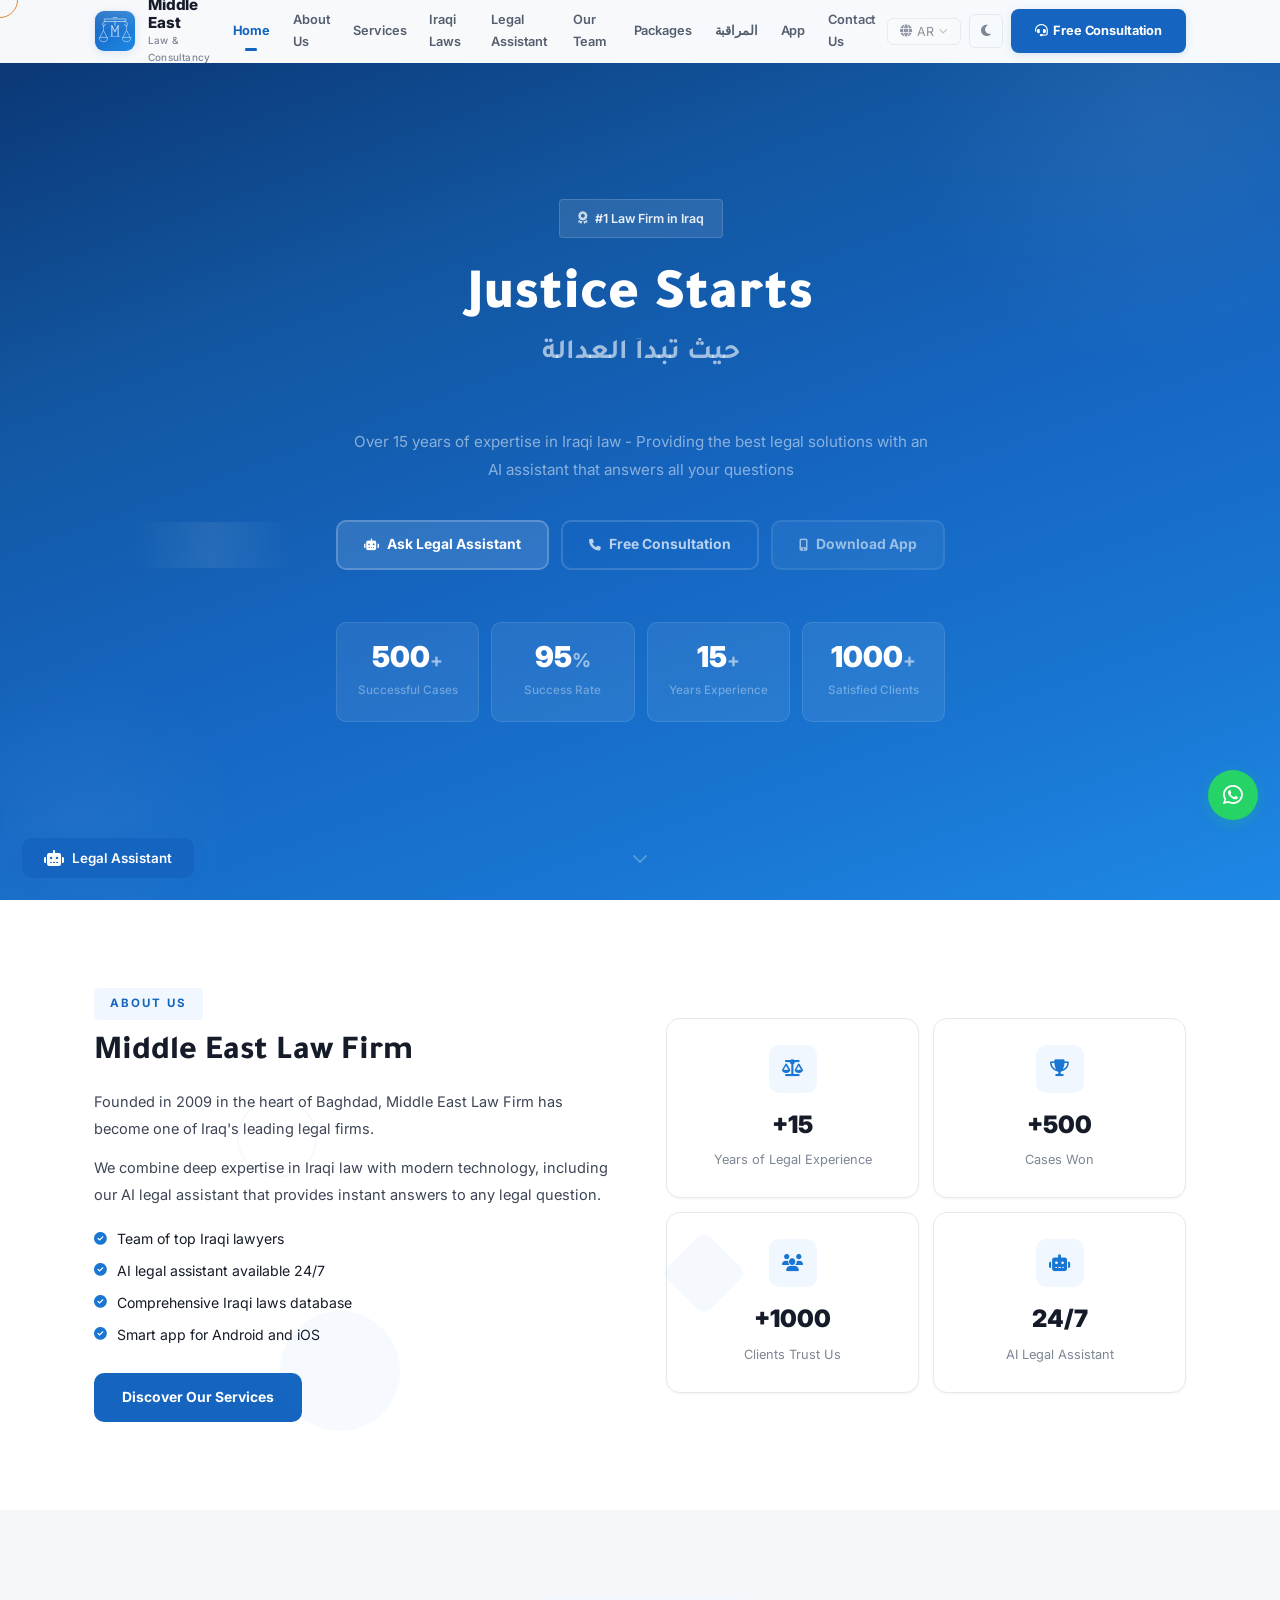
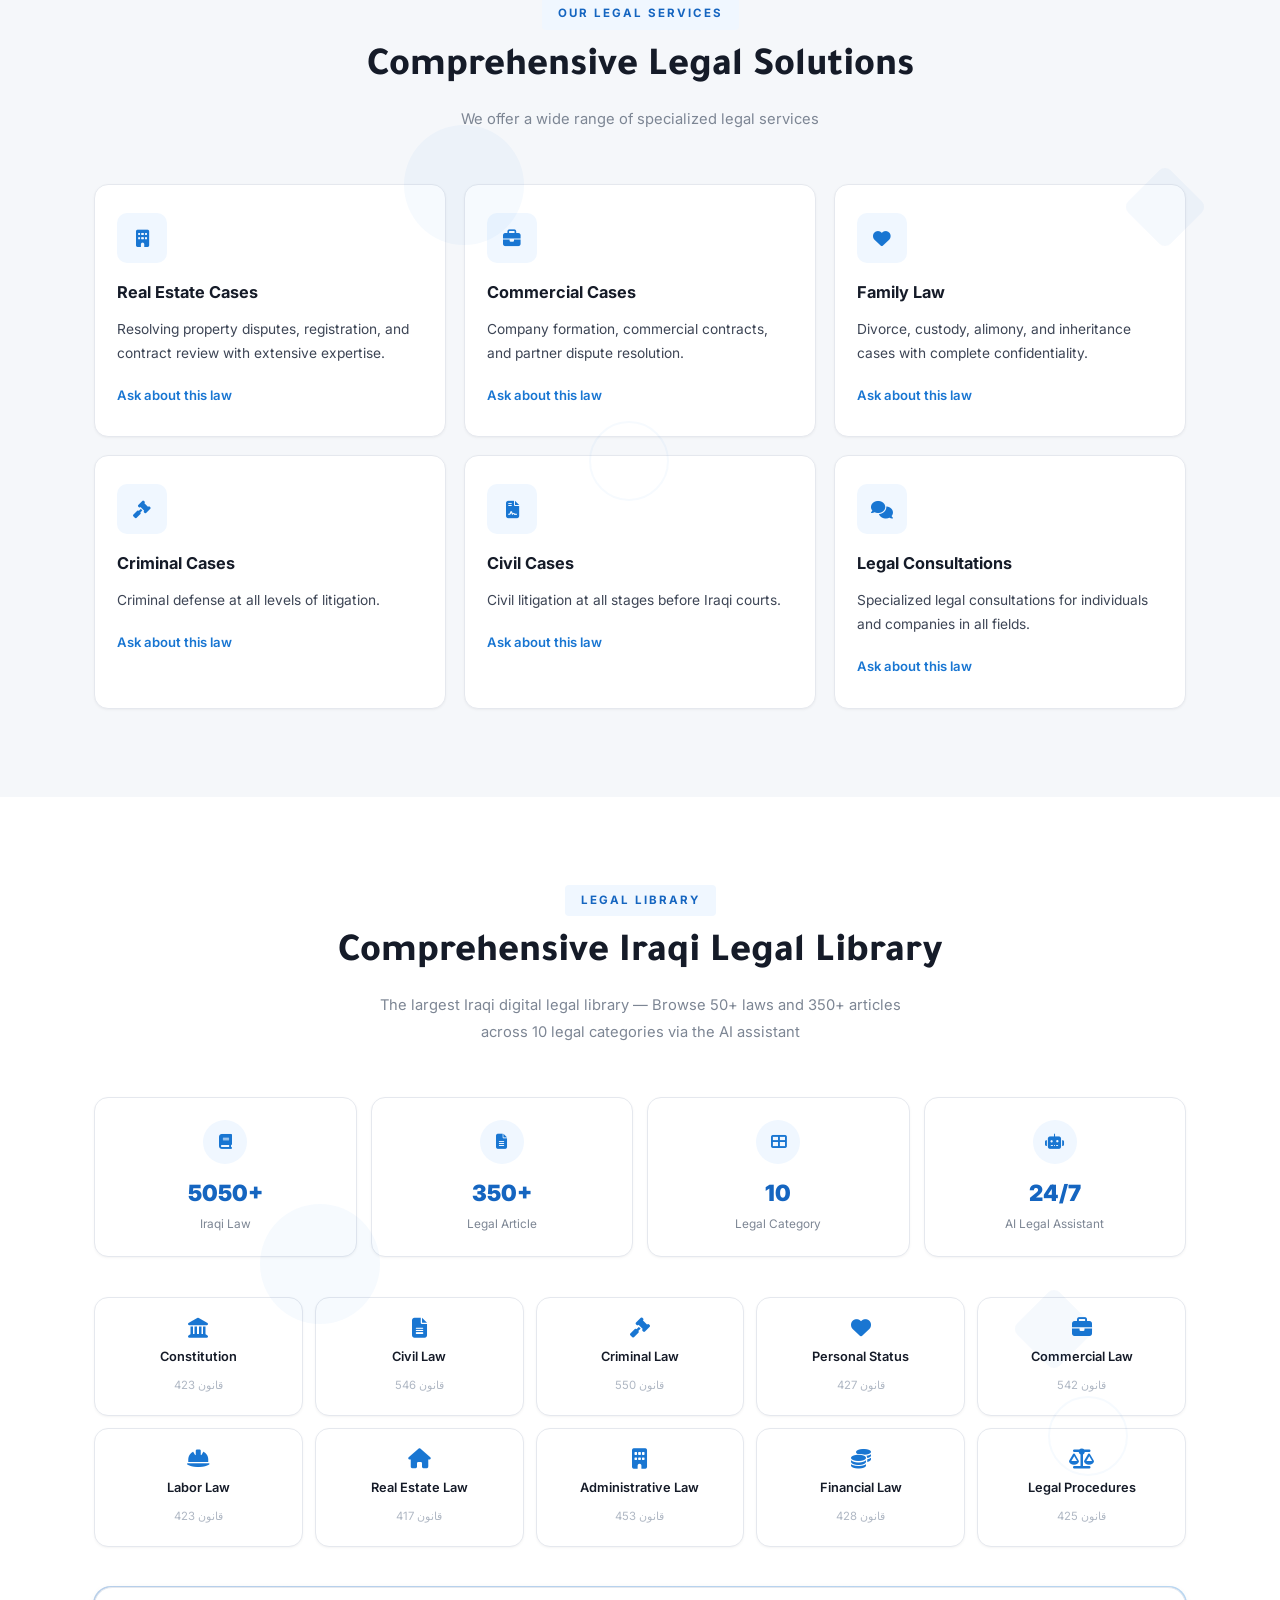
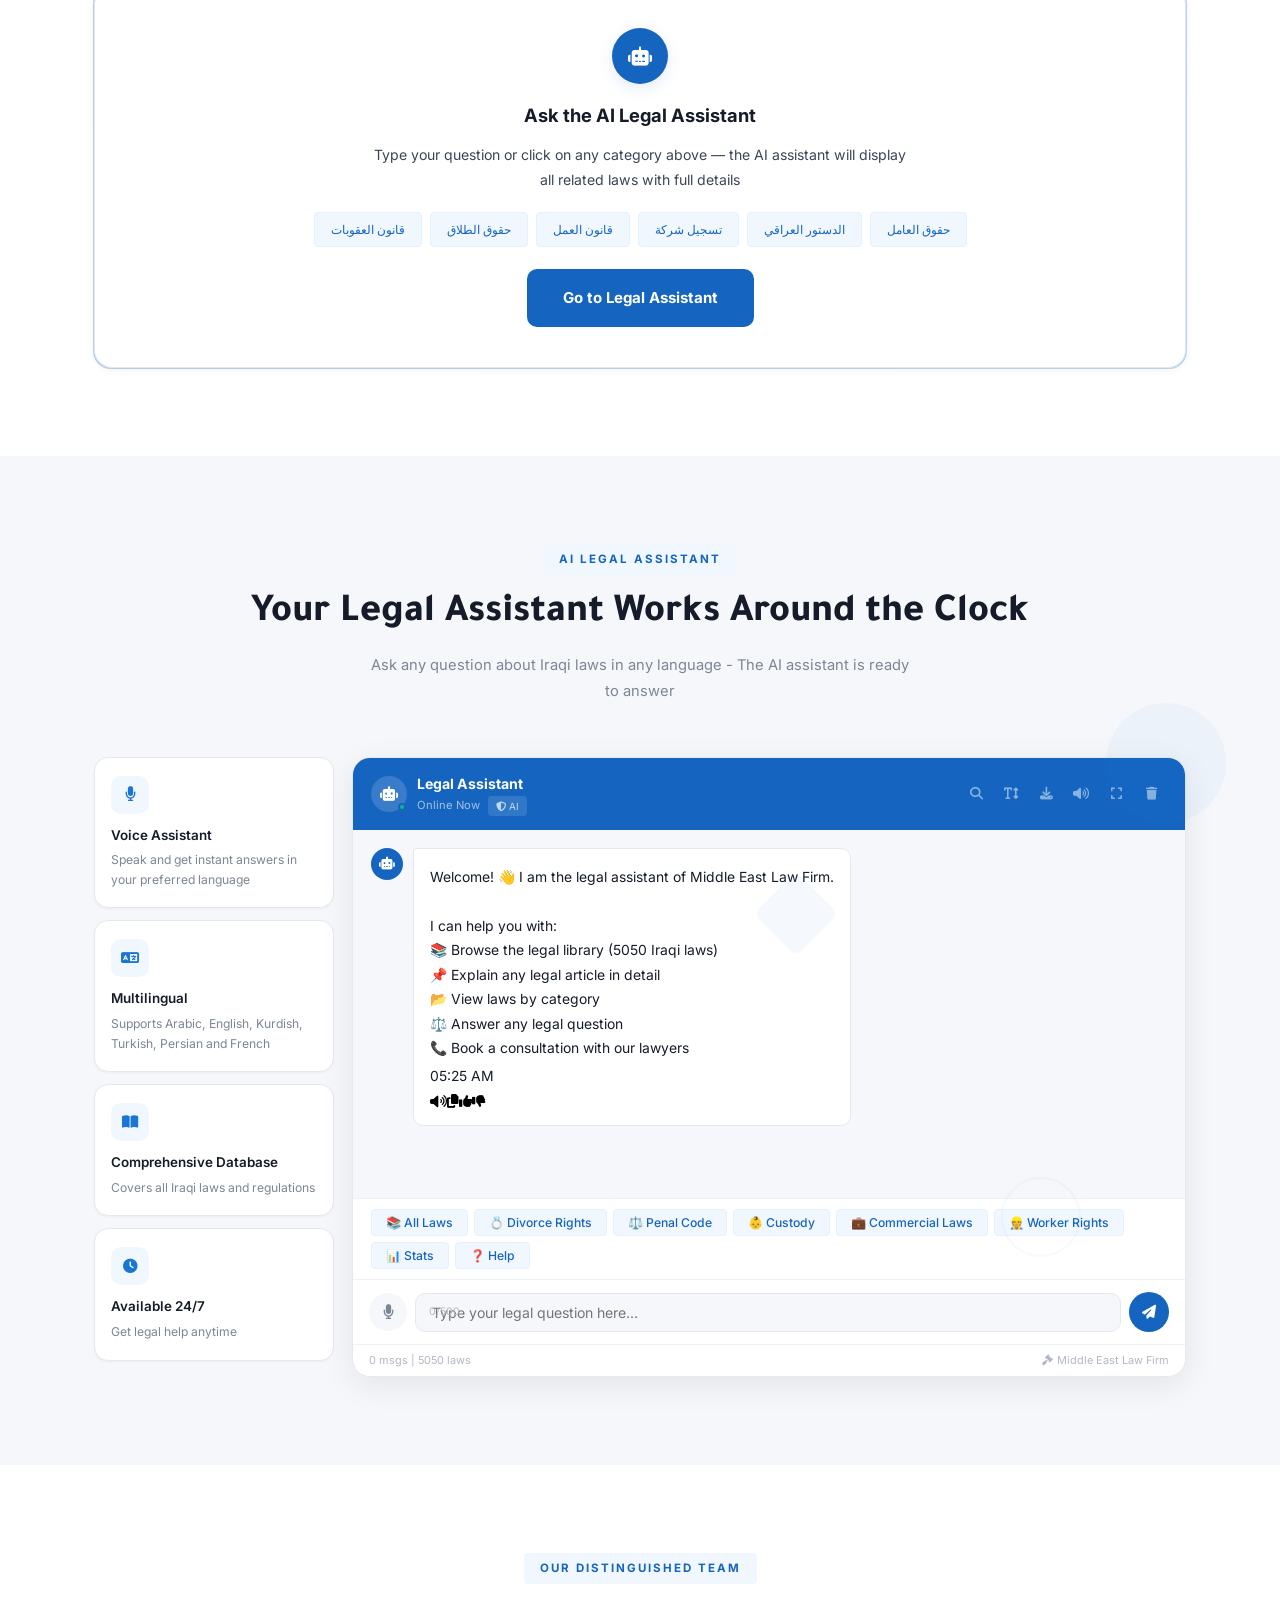
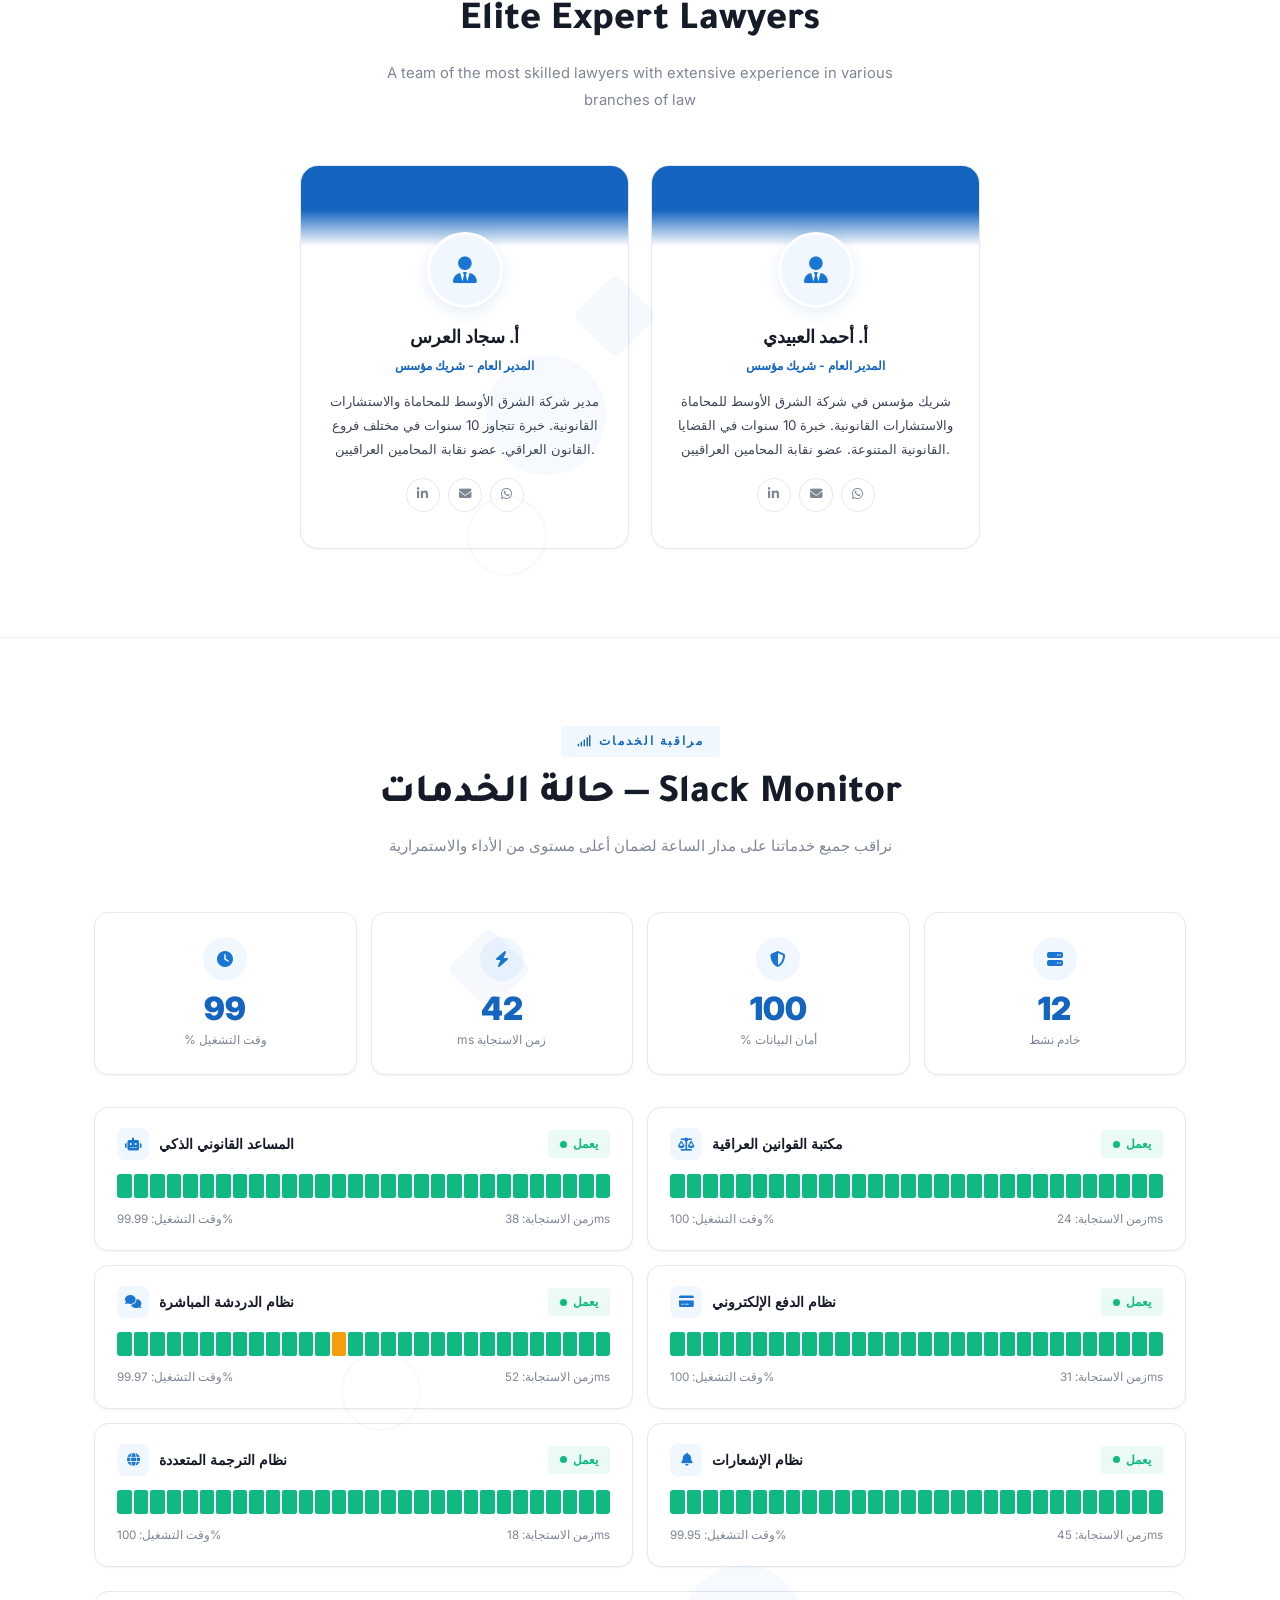
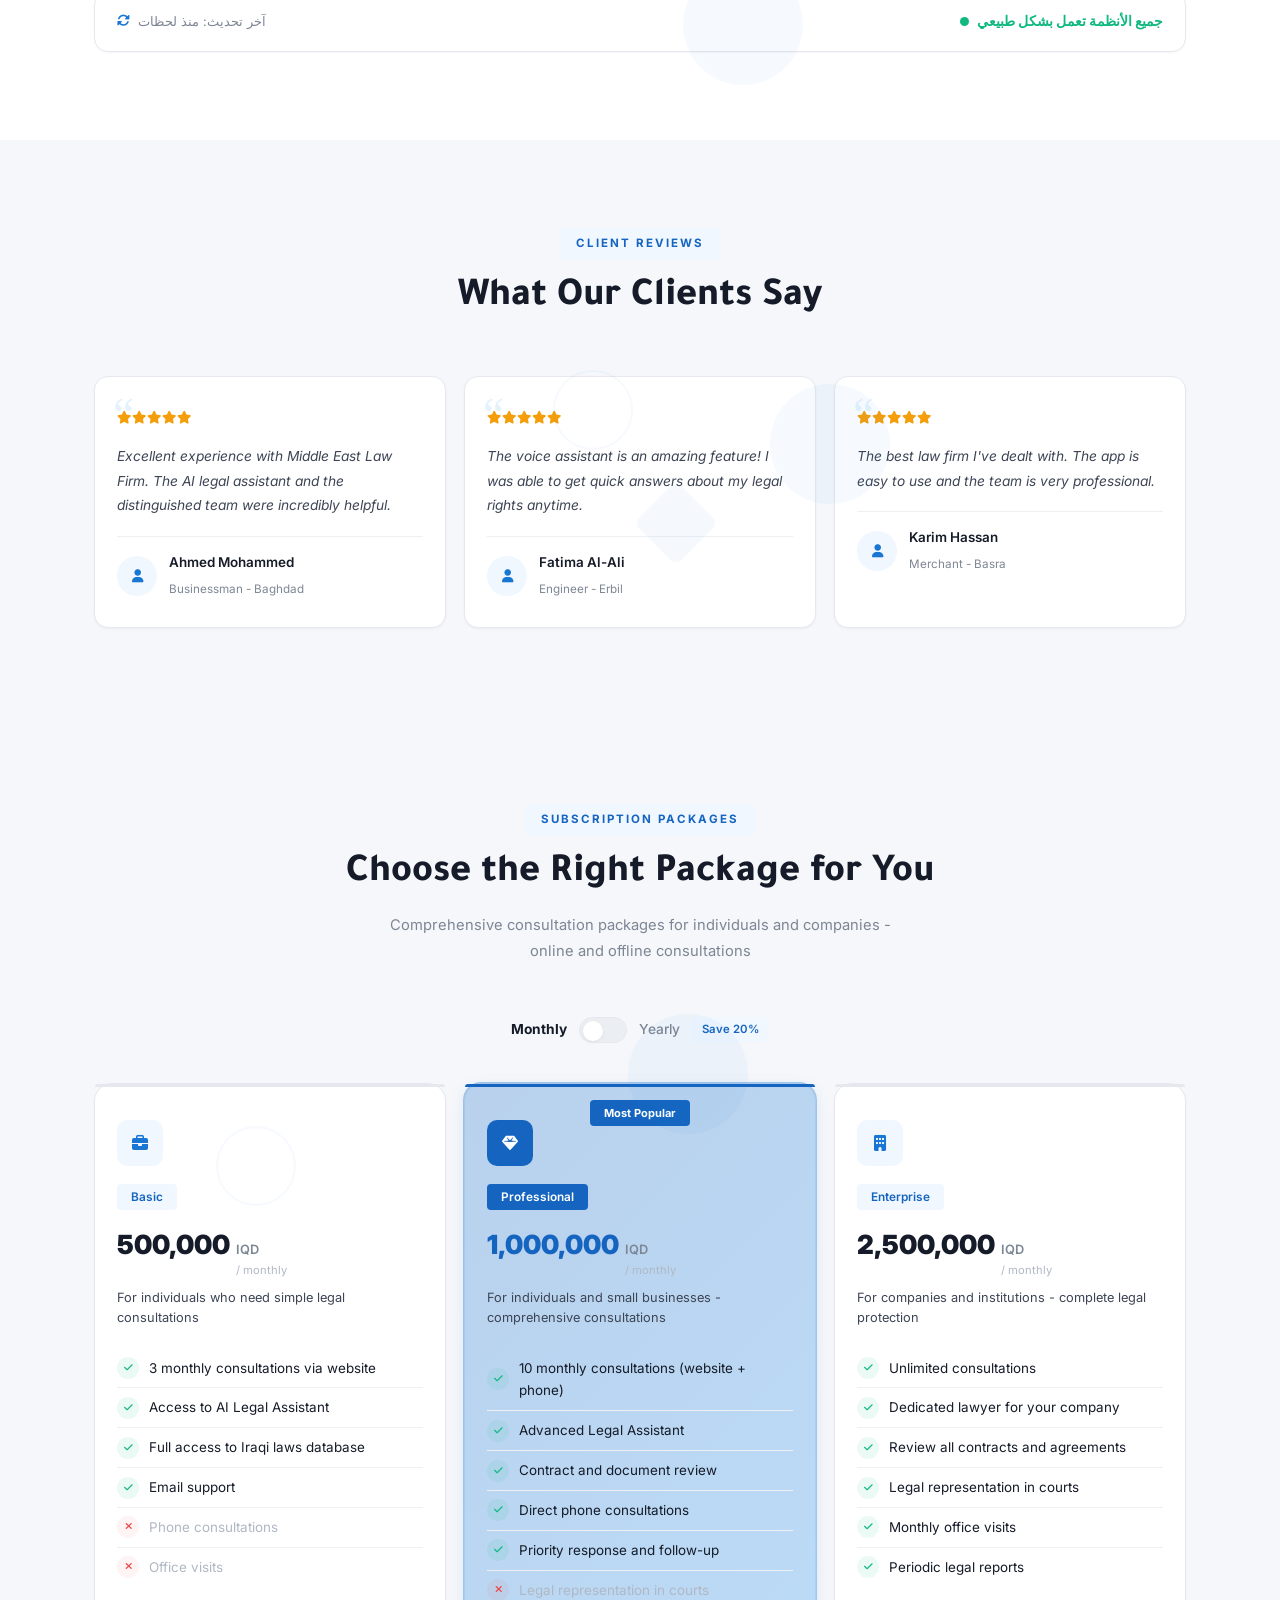
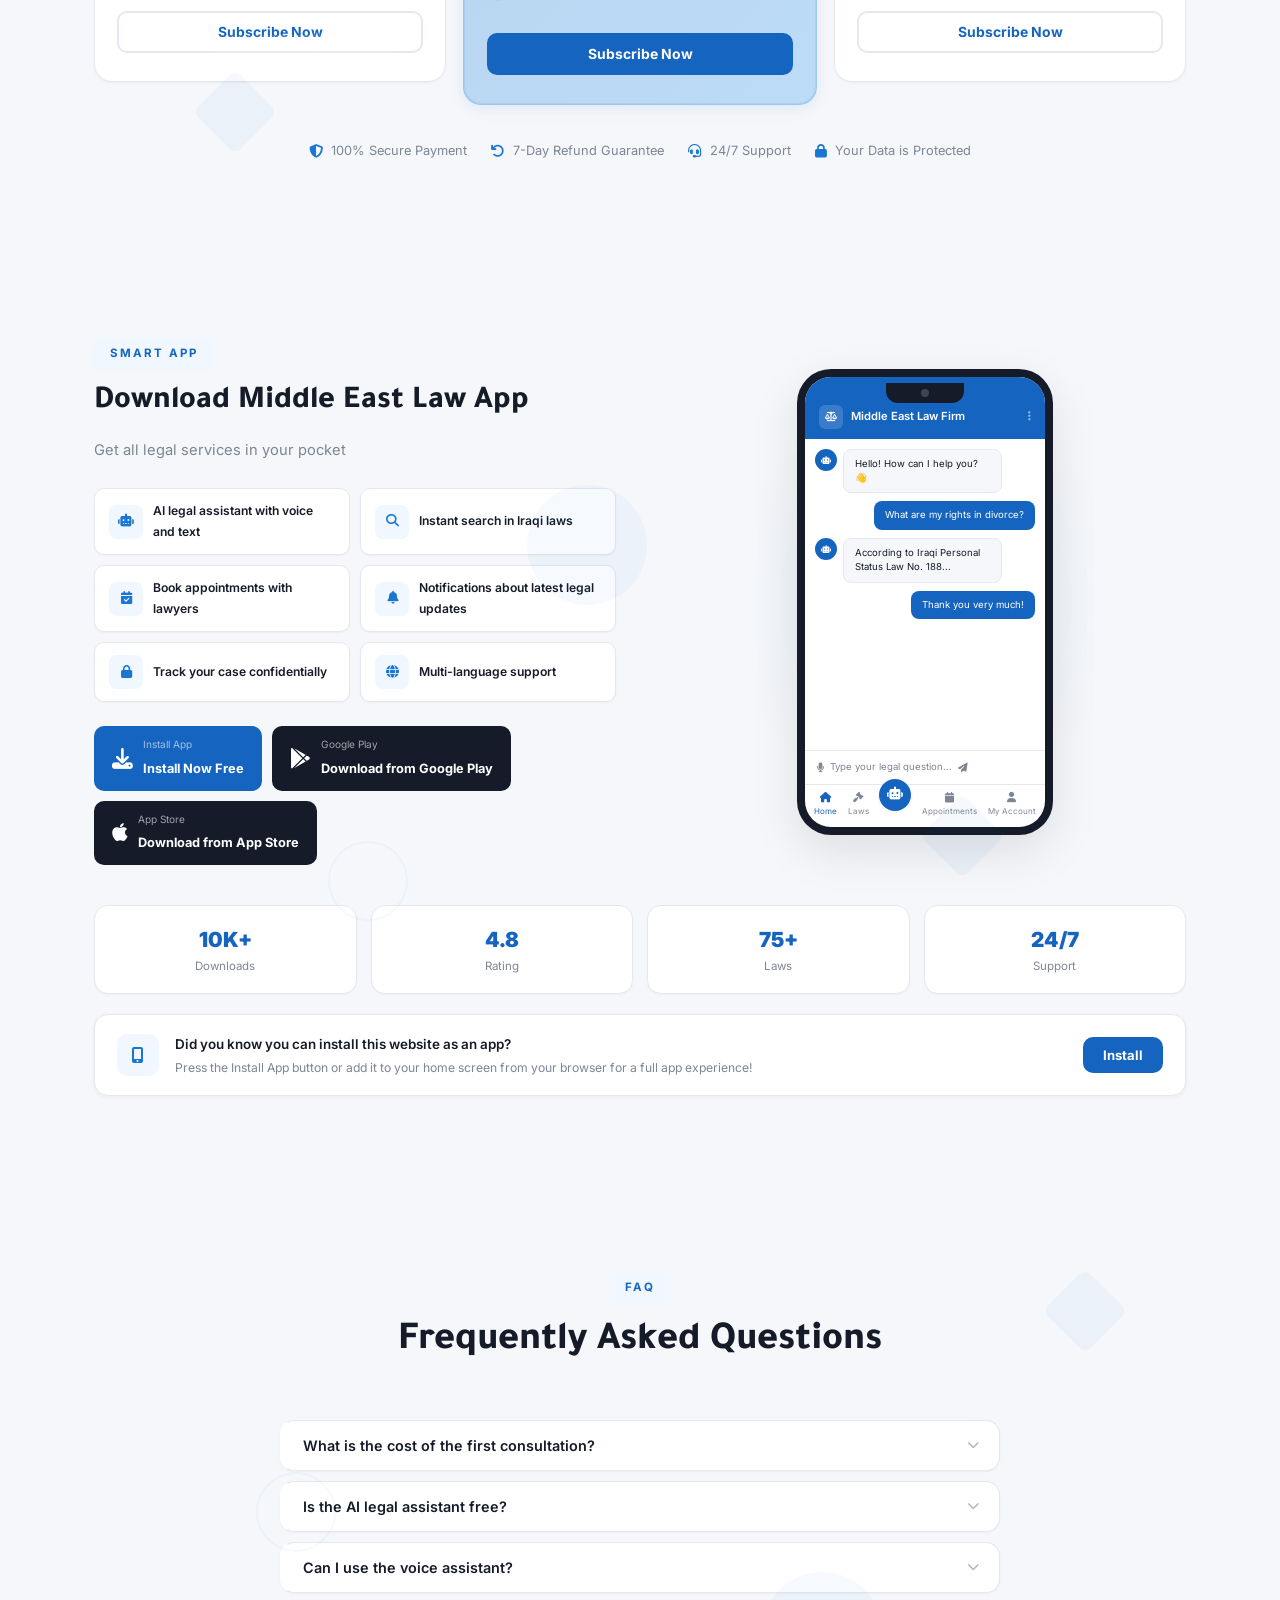
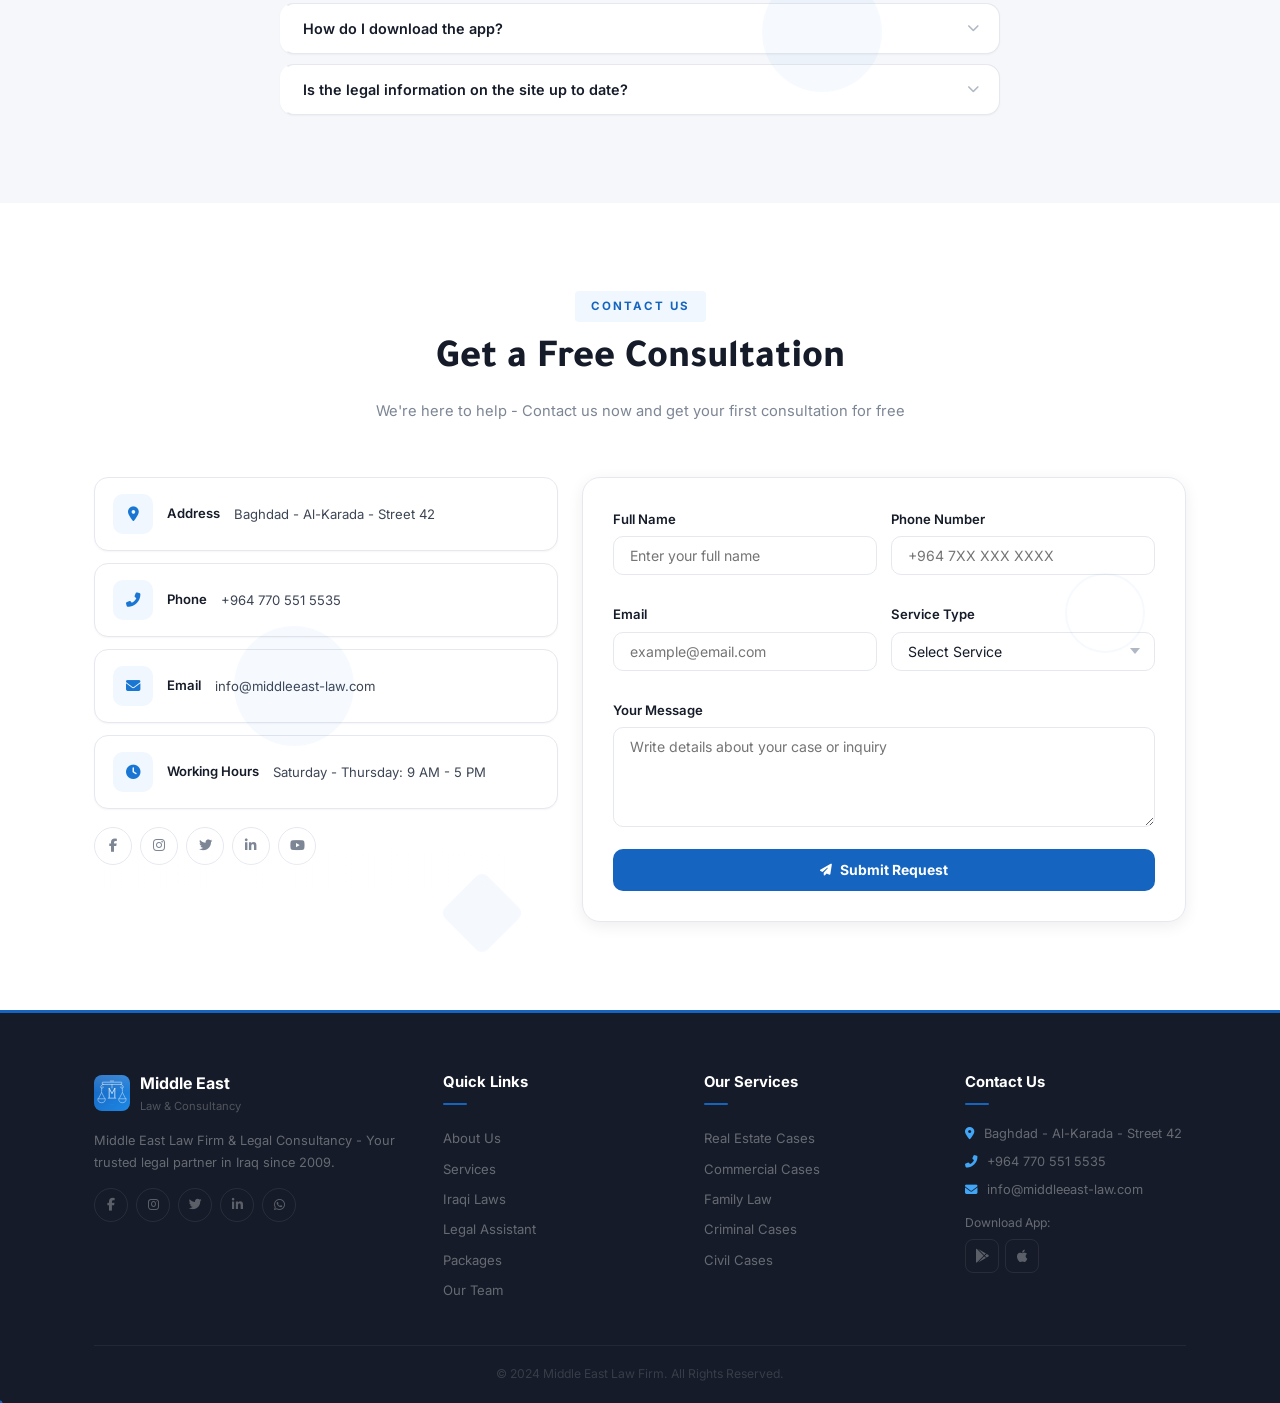
==== index.html @ 8958cf42 "v40: Remove topbar, move lang switcher and theme toggle to main nav bar" ====
﻿<!DOCTYPE html>
<html lang="ar" dir="rtl">
<head>
<meta charset="UTF-8">
<meta name="viewport" content="width=device-width, initial-scale=1.0">
<title data-i18n="page.title">شركة الشرق الأوسط للمحاماة والاستشارات القانونية</title>
<meta name="description" data-i18n-content="meta.description" content="شركة الشرق الأوسط للمحاماة - خبرة تتجاوز 15 عاماً في القانون العراقي والاستشارات القانونية">
<meta name="keywords" data-i18n-content="meta.keywords" content="محاماة, قانون عراقي, استشارات قانونية, محامي بغداد">
<meta name="theme-color" content="#1565c0">
<link rel="icon" type="image/svg+xml" href="logo.svg">
<link rel="manifest" href="manifest.json">
<link rel="preconnect" href="https://fonts.googleapis.com">
<link rel="preconnect" href="https://fonts.gstatic.com" crossorigin>
<link href="https://fonts.googleapis.com/css2?family=Tajawal:wght@300;400;500;700;800;900&family=Inter:wght@300;400;500;600;700;800&display=swap" rel="stylesheet">
<link rel="stylesheet" href="https://cdnjs.cloudflare.com/ajax/libs/font-awesome/6.5.1/css/all.min.css">
<link rel="stylesheet" href="style.css?v=40">
<noscript><style>.reveal-up,.reveal-left,.reveal-right{opacity:1!important;transform:none!important}.loader{display:none!important}</style></noscript>
</head>
<body>
<script>
// Force clear old service worker caches
if('caches' in window){caches.keys().then(function(k){k.forEach(function(n){if(n!=='me-law-v40')caches.delete(n)})});}
</script>

<!-- ===== LOADER ===== -->
<div id="loader" class="loader">
  <div class="loader__content">
    <div class="loader__icon"><img src="logo.svg" alt="logo" style="width:64px;height:64px;border-radius:12px"></div>
    <div class="loader__bar"><div class="loader__progress"></div></div>
    <p class="loader__text" data-i18n="loader.title">شركة الشرق الأوسط للمحاماة</p>
  </div>
</div>

<!-- ===== HEADER ===== -->
<header id="header" class="header">
  <div class="header-main">
    <div class="container header__inner">
      <a href="#" class="logo">
        <div class="logo__icon-wrap">
          <img src="logo.svg" alt="شركة الشرق الأوسط للمحاماة" class="logo__img">
        </div>
        <div class="logo__text">
          <strong data-i18n="nav.brand">شركة الشرق الأوسط</strong>
          <small data-i18n="nav.brandSub">للمحاماة والاستشارات القانونية</small>
        </div>
      </a>
      <nav class="nav" id="nav">
        <a href="#hero" class="nav__link active" data-i18n="nav.home">الرئيسية</a>
        <a href="#about" class="nav__link" data-i18n="nav.about">من نحن</a>
        <a href="#services" class="nav__link" data-i18n="nav.services">خدماتنا</a>
        <a href="#laws" class="nav__link" data-i18n="nav.laws">القوانين العراقية</a>
        <a href="#assistant" class="nav__link" data-i18n="nav.assistant">المساعد القانوني</a>
        <a href="#team" class="nav__link" data-i18n="nav.team">فريقنا</a>
        <a href="#pricing" class="nav__link" data-i18n="nav.pricing">الباقات</a>
        <a href="#monitor" class="nav__link" data-i18n="nav.monitor">المراقبة</a>
        <a href="#app" class="nav__link" data-i18n="nav.app">التطبيق</a>
        <a href="#contact" class="nav__link" data-i18n="nav.contact">تواصل معنا</a>
      </nav>
      <div class="header__actions">
        <div class="lang-switcher">
          <button class="lang-btn" id="langBtn"><i class="fas fa-globe"></i> <span id="currentLang">AR</span> <i class="fas fa-chevron-down" style="font-size:0.55rem;opacity:0.5"></i></button>
          <div class="lang-dropdown" id="langDropdown">
            <button data-lang="ar">العربية</button>
            <button data-lang="en">English</button>
            <button data-lang="ku">کوردی</button>
            <button data-lang="tr">Türkçe</button>
            <button data-lang="fa">فارسی</button>
            <button data-lang="fr">Français</button>
            <button data-lang="de">Deutsch</button>
            <button data-lang="es">Español</button>
            <button data-lang="ru">Русский</button>
            <button data-lang="zh">中文</button>
          </div>
        </div>
        <button class="theme-btn" id="themeBtn"><i class="fas fa-moon"></i></button>
        <a href="#contact" class="btn btn--primary btn--sm header-cta">
          <i class="fas fa-headset"></i>
          <span data-i18n="nav.cta">استشارة مجانية</span>
        </a>
        <button class="burger" id="burger"><span></span><span></span><span></span></button>
      </div>
    </div>
  </div>
</header>

<!-- ===== HERO ===== -->
<section id="hero" class="hero">
  <canvas id="heroCanvas" class="hero__canvas"></canvas>
  <div class="hero__overlay"></div>
  <div class="container hero__content">
    <div class="hero__badge"><i class="fas fa-award"></i> <span data-i18n="hero.badge">الشركة الأولى في العراق</span></div>
    <h1 class="hero__title">
      <span data-i18n="hero.titleLine1">شركة الشرق الأوسط</span>
      <span class="hero__rotating-wrap">
        <span class="hero__rotating" id="heroRotating">
          <span class="hero__rotating-word active">للمحاماة والاستشارات القانونية</span>
          <span class="hero__rotating-word">حيث تبدأ العدالة</span>
          <span class="hero__rotating-word">نحمي حقوقك بقوة القانون</span>
          <span class="hero__rotating-word">خبراء القانون العراقي</span>
          <span class="hero__rotating-word">شريكك القانوني الموثوق</span>
        </span>
      </span>
    </h1>
    <p class="hero__sub" data-i18n="hero.subtitle">خبرة تتجاوز 15 عاماً في القانون العراقي - نقدم لكم أفضل الحلول القانونية مع مساعد ذكي يجيب على جميع استفساراتكم</p>
    <div class="hero__btns">
      <a href="#assistant" class="btn btn--gold"><i class="fas fa-robot"></i> <span data-i18n="hero.askAI">اسأل المساعد القانوني</span></a>
      <a href="#contact" class="btn btn--outline"><i class="fas fa-phone"></i> <span data-i18n="hero.consult">استشارة مجانية</span></a>
      <a href="#app" class="btn btn--glass"><i class="fas fa-mobile-alt"></i> <span data-i18n="hero.getApp">حمّل التطبيق</span></a>
    </div>
    <div class="hero__stats">
      <div class="hero-stat"><span class="hero-stat__num" data-count="500">0</span><span>+</span><p data-i18n="stats.cases">قضية ناجحة</p></div>
      <div class="hero-stat"><span class="hero-stat__num" data-count="95">0</span><span>%</span><p data-i18n="stats.success">نسبة النجاح</p></div>
      <div class="hero-stat"><span class="hero-stat__num" data-count="15">0</span><span>+</span><p data-i18n="stats.years">سنة خبرة</p></div>
      <div class="hero-stat"><span class="hero-stat__num" data-count="1000">0</span><span>+</span><p data-i18n="stats.clients">عميل راضٍ</p></div>
    </div>
  </div>
  <div class="hero__scroll"><i class="fas fa-chevron-down"></i></div>
</section>
<!-- ===== ABOUT ===== -->
<section id="about" class="section">
  <div class="container">
    <div class="about-grid">
      <div class="about__content reveal-right">
        <span class="section__tag" data-i18n="about.tag">من نحن</span>
        <h2 class="section__title" data-i18n="about.title">شركة الشرق الأوسط للمحاماة</h2>
        <p data-i18n="about.p1">تأسست شركة الشرق الأوسط للمحاماة والاستشارات القانونية عام 2009 في قلب العاصمة بغداد، لتكون واحدة من أبرز الشركات القانونية في العراق.</p>
        <p data-i18n="about.p2">نحن نجمع بين الخبرة العميقة في القانون العراقي والتقنيات الحديثة، بما في ذلك مساعدنا القانوني الذكي الذي يتيح لكم الحصول على إجابات فورية عن أي استفسار قانوني.</p>
        <div class="about__features">
          <div class="about-feat"><i class="fas fa-check-circle"></i><span data-i18n="about.f1">فريق من أمهر المحامين العراقيين</span></div>
          <div class="about-feat"><i class="fas fa-check-circle"></i><span data-i18n="about.f2">مساعد قانوني ذكي يعمل على مدار الساعة</span></div>
          <div class="about-feat"><i class="fas fa-check-circle"></i><span data-i18n="about.f3">قاعدة بيانات شاملة للقوانين العراقية</span></div>
          <div class="about-feat"><i class="fas fa-check-circle"></i><span data-i18n="about.f4">تطبيق ذكي لأجهزة الأندرويد والآيفون</span></div>
        </div>
        <a href="#services" class="btn btn--primary" data-i18n="about.cta">اكتشف خدماتنا</a>
      </div>
      <div class="about__visual reveal-left">
        <div class="about__card glass">
          <div class="about__card-icon"><i class="fas fa-balance-scale"></i></div>
          <h3>+15</h3>
          <p data-i18n="about.cardYears">سنة من الخبرة القانونية</p>
        </div>
        <div class="about__card glass">
          <div class="about__card-icon"><i class="fas fa-trophy"></i></div>
          <h3>+500</h3>
          <p data-i18n="about.cardCases">قضية تم الفوز بها</p>
        </div>
        <div class="about__card glass">
          <div class="about__card-icon"><i class="fas fa-users"></i></div>
          <h3>+1000</h3>
          <p data-i18n="about.cardClients">عميل يثق بنا</p>
        </div>
        <div class="about__card glass">
          <div class="about__card-icon"><i class="fas fa-robot"></i></div>
          <h3>24/7</h3>
          <p data-i18n="about.cardAI">مساعد قانوني ذكي</p>
        </div>
      </div>
    </div>
  </div>
</section>

<!-- ===== SERVICES ===== -->
<section id="services" class="section section--alt">
  <div class="container">
    <div class="section__head reveal-up">
      <span class="section__tag" data-i18n="services.tag">خدماتنا القانونية</span>
      <h2 class="section__title" data-i18n="services.title">حلول قانونية شاملة</h2>
      <p class="section__sub" data-i18n="services.subtitle">نقدم مجموعة واسعة من الخدمات القانونية المتخصصة</p>
    </div>
    <div class="services-grid">
      <div class="service-card glass reveal-up" style="--d:0ms">
        <div class="service-card__icon"><i class="fas fa-building"></i></div>
        <h3 data-i18n="services.s1.title">القضايا العقارية</h3>
        <p data-i18n="services.s1.desc">حل النزاعات العقارية وتسجيل الممتلكات ومراجعة العقود بخبرة واسعة.</p>
        <a href="#assistant" class="service-card__link" data-i18n="services.ask">اسأل عن هذا القانون <i class="fas fa-arrow-left"></i></a>
      </div>
      <div class="service-card glass reveal-up" style="--d:100ms">
        <div class="service-card__icon"><i class="fas fa-briefcase"></i></div>
        <h3 data-i18n="services.s2.title">القضايا التجارية</h3>
        <p data-i18n="services.s2.desc">تأسيس الشركات والعقود التجارية وحل النزاعات بين الشركاء.</p>
        <a href="#assistant" class="service-card__link" data-i18n="services.ask">اسأل عن هذا القانون <i class="fas fa-arrow-left"></i></a>
      </div>
      <div class="service-card glass reveal-up" style="--d:200ms">
        <div class="service-card__icon"><i class="fas fa-heart"></i></div>
        <h3 data-i18n="services.s3.title">قانون الأسرة</h3>
        <p data-i18n="services.s3.desc">قضايا الطلاق والحضانة والنفقة والميراث بسرية تامة.</p>
        <a href="#assistant" class="service-card__link" data-i18n="services.ask">اسأل عن هذا القانون <i class="fas fa-arrow-left"></i></a>
      </div>
      <div class="service-card glass reveal-up" style="--d:300ms">
        <div class="service-card__icon"><i class="fas fa-gavel"></i></div>
        <h3 data-i18n="services.s4.title">القضايا الجنائية</h3>
        <p data-i18n="services.s4.desc">الدفاع في القضايا الجنائية بجميع درجات التقاضي.</p>
        <a href="#assistant" class="service-card__link" data-i18n="services.ask">اسأل عن هذا القانون <i class="fas fa-arrow-left"></i></a>
      </div>
      <div class="service-card glass reveal-up" style="--d:400ms">
        <div class="service-card__icon"><i class="fas fa-file-contract"></i></div>
        <h3 data-i18n="services.s5.title">القضايا المدنية</h3>
        <p data-i18n="services.s5.desc">التقاضي المدني في جميع مراحله أمام المحاكم العراقية.</p>
        <a href="#assistant" class="service-card__link" data-i18n="services.ask">اسأل عن هذا القانون <i class="fas fa-arrow-left"></i></a>
      </div>
      <div class="service-card glass reveal-up" style="--d:500ms">
        <div class="service-card__icon"><i class="fas fa-comments"></i></div>
        <h3 data-i18n="services.s6.title">الاستشارات القانونية</h3>
        <p data-i18n="services.s6.desc">استشارات قانونية متخصصة للأفراد والشركات في جميع المجالات.</p>
        <a href="#assistant" class="service-card__link" data-i18n="services.ask">اسأل عن هذا القانون <i class="fas fa-arrow-left"></i></a>
      </div>
    </div>
  </div>
</section>
<!-- ===== IRAQI LAWS LIBRARY ===== -->
<section id="laws" class="section">
  <div class="container">
    <div class="section__head reveal-up">
      <span class="section__tag" data-i18n="laws.tag">القوانين العراقية</span>
      <h2 class="section__title" data-i18n="laws.title">المكتبة القانونية العراقية الشاملة</h2>
      <p class="section__sub" data-i18n="laws.subtitle">أكبر مكتبة قانونية عراقية رقمية - جميع القوانين والتشريعات النافذة في مكان واحد</p>
    </div>

    <!-- Library Stats -->
    <div class="library-stats reveal-up">
      <div class="library-stat glass">
        <div class="library-stat__icon"><i class="fas fa-book"></i></div>
        <div class="library-stat__num" id="lawsCount">50+</div>
        <div class="library-stat__label" data-i18n="laws.statsLaws">قانون عراقي</div>
      </div>
      <div class="library-stat glass">
        <div class="library-stat__icon"><i class="fas fa-file-alt"></i></div>
        <div class="library-stat__num">350+</div>
        <div class="library-stat__label" data-i18n="laws.statsArticles">مادة قانونية</div>
      </div>
      <div class="library-stat glass">
        <div class="library-stat__icon"><i class="fas fa-th-large"></i></div>
        <div class="library-stat__num">10</div>
        <div class="library-stat__label" data-i18n="laws.statsCategories">تصنيف قانوني</div>
      </div>
      <div class="library-stat glass">
        <div class="library-stat__icon"><i class="fas fa-robot"></i></div>
        <div class="library-stat__num">24/7</div>
        <div class="library-stat__label" data-i18n="laws.statsAssistant">مساعد قانوني ذكي</div>
      </div>
    </div>

    <!-- Library Categories -->
    <div class="library-categories reveal-up">
      <div class="library-cat glass" data-cat="constitutional">
        <i class="fas fa-landmark"></i>
        <h4 data-i18n="laws.constitutional">الدستور</h4>
        <span class="library-cat__count" data-cat-count="constitutional"></span>
      </div>
      <div class="library-cat glass" data-cat="civil">
        <i class="fas fa-file-alt"></i>
        <h4 data-i18n="laws.civil">القانون المدني</h4>
        <span class="library-cat__count" data-cat-count="civil"></span>
      </div>
      <div class="library-cat glass" data-cat="criminal">
        <i class="fas fa-gavel"></i>
        <h4 data-i18n="laws.criminal">القانون الجنائي</h4>
        <span class="library-cat__count" data-cat-count="criminal"></span>
      </div>
      <div class="library-cat glass" data-cat="family">
        <i class="fas fa-heart"></i>
        <h4 data-i18n="laws.family">الأحوال الشخصية</h4>
        <span class="library-cat__count" data-cat-count="family"></span>
      </div>
      <div class="library-cat glass" data-cat="commercial">
        <i class="fas fa-briefcase"></i>
        <h4 data-i18n="laws.commercial">القانون التجاري</h4>
        <span class="library-cat__count" data-cat-count="commercial"></span>
      </div>
      <div class="library-cat glass" data-cat="labor">
        <i class="fas fa-hard-hat"></i>
        <h4 data-i18n="laws.labor">قانون العمل</h4>
        <span class="library-cat__count" data-cat-count="labor"></span>
      </div>
      <div class="library-cat glass" data-cat="property">
        <i class="fas fa-home"></i>
        <h4 data-i18n="laws.property">القانون العقاري</h4>
        <span class="library-cat__count" data-cat-count="property"></span>
      </div>
      <div class="library-cat glass" data-cat="administrative">
        <i class="fas fa-building"></i>
        <h4 data-i18n="laws.administrative">القانون الإداري</h4>
        <span class="library-cat__count" data-cat-count="administrative"></span>
      </div>
      <div class="library-cat glass" data-cat="financial">
        <i class="fas fa-coins"></i>
        <h4 data-i18n="laws.financial">القانون المالي</h4>
        <span class="library-cat__count" data-cat-count="financial"></span>
      </div>
      <div class="library-cat glass" data-cat="procedural">
        <i class="fas fa-balance-scale"></i>
        <h4 data-i18n="laws.procedural">الإجراءات القانونية</h4>
        <span class="library-cat__count" data-cat-count="procedural"></span>
      </div>
    </div>

    <!-- CTA to AI Assistant -->
    <div class="library-cta reveal-up">
      <div class="library-cta__box glass">
        <div class="library-cta__icon"><i class="fas fa-robot"></i></div>
        <h3 data-i18n="laws.ctaTitle">اسأل المساعد القانوني الذكي</h3>
        <p data-i18n="laws.ctaDesc">اكتب سؤالك للمساعد الذكي وسيقوم بإيصالك لأي قانون عراقي بكافة تفاصيله ومواده. يمكنك السؤال عن أي موضوع قانوني وسيجد لك الإجابة فوراً.</p>
        <div class="library-cta__examples">
          <span class="library-cta__tag" data-q="اعرض لي قانون العقوبات">قانون العقوبات</span>
          <span class="library-cta__tag" data-q="ما هي حقوقي في الطلاق؟">حقوق الطلاق</span>
          <span class="library-cta__tag" data-q="اعرض لي قانون العمل">قانون العمل</span>
          <span class="library-cta__tag" data-q="ما هي إجراءات تسجيل شركة؟">تسجيل شركة</span>
          <span class="library-cta__tag" data-q="اعرض لي الدستور العراقي">الدستور العراقي</span>
          <span class="library-cta__tag" data-q="ما هي حقوق العامل؟">حقوق العامل</span>
        </div>
        <a href="#assistant" class="btn btn--primary btn--lg" data-i18n="laws.ctaBtn">انتقل للمساعد القانوني <i class="fas fa-arrow-left"></i></a>
      </div>
    </div>
  </div>
</section>

<!-- ===== AI LEGAL ASSISTANT ===== -->
<section id="assistant" class="section section--alt">
  <div class="container">
    <div class="section__head reveal-up">
      <span class="section__tag" data-i18n="ai.tag">المساعد القانوني الذكي</span>
      <h2 class="section__title" data-i18n="ai.title">مساعدك القانوني يعمل على مدار الساعة</h2>
      <p class="section__sub" data-i18n="ai.subtitle">اسأل أي سؤال عن القوانين العراقية بأي لغة - المساعد الذكي جاهز للإجابة</p>
    </div>
    <div class="assistant-container reveal-up">
      <div class="assistant-features">
        <div class="asst-feat glass">
          <div class="asst-feat__icon"><i class="fas fa-microphone"></i></div>
          <h4 data-i18n="ai.f1.title">مساعد صوتي</h4>
          <p data-i18n="ai.f1.desc">تحدث بصوتك واحصل على إجابة فورية بلغتك المفضلة</p>
        </div>
        <div class="asst-feat glass">
          <div class="asst-feat__icon"><i class="fas fa-language"></i></div>
          <h4 data-i18n="ai.f2.title">متعدد اللغات</h4>
          <p data-i18n="ai.f2.desc">يدعم العربية والإنجليزية والكردية والتركية والفارسية والفرنسية</p>
        </div>
        <div class="asst-feat glass">
          <div class="asst-feat__icon"><i class="fas fa-book-open"></i></div>
          <h4 data-i18n="ai.f3.title">قاعدة بيانات شاملة</h4>
          <p data-i18n="ai.f3.desc">يغطي جميع القوانين العراقية والتشريعات النافذة</p>
        </div>
        <div class="asst-feat glass">
          <div class="asst-feat__icon"><i class="fas fa-clock"></i></div>
          <h4 data-i18n="ai.f4.title">متاح 24/7</h4>
          <p data-i18n="ai.f4.desc">احصل على مساعدة قانونية في أي وقت</p>
        </div>
      </div>
      <div class="chat-box glass" id="chatBox">
        <button class="chat-fullscreen-close" id="chatFullscreenClose" title="إغلاق الشاشة الكاملة"><i class="fas fa-times"></i></button>
        <div class="chat-header">
          <div class="chat-header__info">
            <div class="chat-avatar"><i class="fas fa-robot"></i><span class="chat-avatar__pulse"></span></div>
            <div>
              <h4 data-i18n="ai.chatName">المساعد القانوني</h4>
              <div class="chat-header__meta">
                <span class="chat-status" data-i18n="ai.online">متصل الآن</span>
                <span class="chat-badge"><i class="fas fa-shield-alt"></i> AI</span>
              </div>
            </div>
          </div>
          <div class="chat-header__actions">
            <button class="chat-action" id="chatSearch" title="بحث"><i class="fas fa-search"></i></button>
            <button class="chat-action" id="chatFontSize" title="حجم الخط"><i class="fas fa-text-height"></i></button>
            <button class="chat-action" id="chatExport" title="تصدير المحادثة"><i class="fas fa-download"></i></button>
            <button class="chat-action" id="chatVoiceToggle" title="تفعيل الصوت"><i class="fas fa-volume-up"></i></button>
            <button class="chat-action" id="chatFullscreen" title="ملء الشاشة"><i class="fas fa-expand"></i></button>
            <button class="chat-action" id="chatClear" title="مسح المحادثة"><i class="fas fa-trash"></i></button>
          </div>
        </div>
        <div class="chat-searchbar" id="chatSearchBar" style="display:none">
          <i class="fas fa-search"></i>
          <input type="text" id="chatSearchInput" placeholder="ابحث في المحادثة...">
          <span id="chatSearchCount"></span>
          <button id="chatSearchClose"><i class="fas fa-times"></i></button>
        </div>
        <div class="chat-messages" id="chatMessages">
          <div class="chat-msg chat-msg--bot">
            <div class="chat-msg__avatar"><i class="fas fa-robot"></i></div>
            <div class="chat-msg__bubble">
              <p data-i18n="ai.welcome">مرحباً! أنا المساعد القانوني لشركة الشرق الأوسط. يمكنني مساعدتك في أي سؤال عن القوانين العراقية. اكتب سؤالك أو تحدث بصوتك! 🎯</p>
            </div>
          </div>
        </div>
        <button class="chat-scroll-btn" id="chatScrollBtn" style="display:none"><i class="fas fa-chevron-down"></i></button>
        <div class="chat-suggestions" id="chatSuggestions"></div>
        <div class="chat-input">
          <button class="chat-input__voice" id="voiceBtn" title="بحث صوتي"><i class="fas fa-microphone"></i></button>
          <div class="chat-input__wrap">
            <input type="text" id="chatInput" placeholder="اكتب سؤالك القانوني هنا..." data-i18n-placeholder="ai.inputPlaceholder" maxlength="500">
            <span class="chat-input__counter" id="chatCharCount">0/500</span>
          </div>
          <button class="chat-input__send" id="chatSend"><i class="fas fa-paper-plane"></i></button>
        </div>
        <div class="voice-indicator" id="voiceIndicator" style="display:none">
          <div class="voice-wave"><span></span><span></span><span></span><span></span><span></span></div>
          <p data-i18n="ai.listening">جاري الاستماع... تحدث الآن</p>
          <p class="voice-hint" style="font-size:.7rem;color:var(--text-muted);margin-top:4px" data-i18n="ai.voiceHint">قل "مساعدة صوتية" لعرض الأوامر</p>
          <button class="voice-stop" id="voiceStop"><i class="fas fa-stop"></i> إيقاف</button>
        </div>
        <div class="chat-footer">
          <span id="chatStats"></span>
          <span class="chat-footer__brand"><i class="fas fa-gavel"></i> Middle East Law Firm</span>
        </div>
      </div>
    </div>
  </div>
</section>
<!-- ===== TEAM ===== -->
<section id="team" class="section">
  <div class="container">
    <div class="section__head reveal-up">
      <span class="section__tag" data-i18n="team.tag">فريقنا المتميز</span>
      <h2 class="section__title" data-i18n="team.title">نخبة من المحامين الخبراء</h2>
      <p class="section__sub" data-i18n="team.subtitle">فريق من أمهر المحامين ذوي الخبرة الواسعة في مختلف فروع القانون</p>
    </div>
    <div class="team-grid">
      <!-- المدير الأول: سجاد العرس -->
      <div class="team-card glass reveal-up" style="--d:0ms">
        <div class="team-card__photo"><div class="team-avatar"><i class="fas fa-user-tie"></i></div></div>
        <h3>أ. سجاد العرس</h3>
        <p class="team-role">المدير العام - شريك مؤسس</p>
        <p class="team-desc">مدير شركة الشرق الأوسط للمحاماة والاستشارات القانونية. خبرة تتجاوز 10 سنوات في مختلف فروع القانون العراقي. عضو نقابة المحامين العراقيين.</p>
        <div class="team-card__social">
          <a href="#"><i class="fab fa-linkedin-in"></i></a>
          <a href="#"><i class="fas fa-envelope"></i></a>
          <a href="#"><i class="fab fa-whatsapp"></i></a>
        </div>
      </div>
      <!-- المدير الثاني: أحمد العبيدي -->
      <div class="team-card glass reveal-up" style="--d:100ms">
        <div class="team-card__photo"><div class="team-avatar"><i class="fas fa-user-tie"></i></div></div>
        <h3>أ. أحمد العبيدي</h3>
        <p class="team-role">المدير العام - شريك مؤسس</p>
        <p class="team-desc">شريك مؤسس في شركة الشرق الأوسط للمحاماة والاستشارات القانونية. خبرة 10 سنوات في القضايا القانونية المتنوعة. عضو نقابة المحامين العراقيين.</p>
        <div class="team-card__social">
          <a href="#"><i class="fab fa-linkedin-in"></i></a>
          <a href="#"><i class="fas fa-envelope"></i></a>
          <a href="#"><i class="fab fa-whatsapp"></i></a>
        </div>
      </div>
    </div>
  </div>
</section>

<!-- ===== SLACK MONITOR ===== -->
<section id="monitor" class="section section--monitor">
  <div class="container">
    <div class="section__head reveal-up">
      <span class="section__tag"><i class="fas fa-signal"></i> مراقبة الخدمات</span>
      <h2 class="section__title" data-i18n="monitor.title">حالة الخدمات — Slack Monitor</h2>
      <p class="section__sub" data-i18n="monitor.sub">نراقب جميع خدماتنا على مدار الساعة لضمان أعلى مستوى من الأداء والاستمرارية</p>
    </div>

    <div class="monitor-stats reveal-up">
      <div class="monitor-stat">
        <div class="monitor-stat__icon"><i class="fas fa-clock"></i></div>
        <div class="monitor-stat__num" data-count="99">0</div>
        <div class="monitor-stat__label">% وقت التشغيل</div>
      </div>
      <div class="monitor-stat">
        <div class="monitor-stat__icon"><i class="fas fa-bolt"></i></div>
        <div class="monitor-stat__num" data-count="42">0</div>
        <div class="monitor-stat__label">ms زمن الاستجابة</div>
      </div>
      <div class="monitor-stat">
        <div class="monitor-stat__icon"><i class="fas fa-shield-halved"></i></div>
        <div class="monitor-stat__num" data-count="100">0</div>
        <div class="monitor-stat__label">% أمان البيانات</div>
      </div>
      <div class="monitor-stat">
        <div class="monitor-stat__icon"><i class="fas fa-server"></i></div>
        <div class="monitor-stat__num" data-count="12">0</div>
        <div class="monitor-stat__label">خادم نشط</div>
      </div>
    </div>

    <div class="monitor-grid reveal-up">
      <div class="monitor-card">
        <div class="monitor-card__header">
          <div class="monitor-card__title">
            <i class="fas fa-robot"></i>
            <span>المساعد القانوني الذكي</span>
          </div>
          <div class="monitor-status monitor-status--up"><span class="monitor-dot"></span> يعمل</div>
        </div>
        <div class="uptime-bar">
          <div class="uptime-segment uptime--up"></div><div class="uptime-segment uptime--up"></div><div class="uptime-segment uptime--up"></div><div class="uptime-segment uptime--up"></div><div class="uptime-segment uptime--up"></div><div class="uptime-segment uptime--up"></div><div class="uptime-segment uptime--up"></div><div class="uptime-segment uptime--up"></div><div class="uptime-segment uptime--up"></div><div class="uptime-segment uptime--up"></div><div class="uptime-segment uptime--up"></div><div class="uptime-segment uptime--up"></div><div class="uptime-segment uptime--up"></div><div class="uptime-segment uptime--up"></div><div class="uptime-segment uptime--up"></div><div class="uptime-segment uptime--up"></div><div class="uptime-segment uptime--up"></div><div class="uptime-segment uptime--up"></div><div class="uptime-segment uptime--up"></div><div class="uptime-segment uptime--up"></div><div class="uptime-segment uptime--up"></div><div class="uptime-segment uptime--up"></div><div class="uptime-segment uptime--up"></div><div class="uptime-segment uptime--up"></div><div class="uptime-segment uptime--up"></div><div class="uptime-segment uptime--up"></div><div class="uptime-segment uptime--up"></div><div class="uptime-segment uptime--up"></div><div class="uptime-segment uptime--up"></div><div class="uptime-segment uptime--up"></div>
        </div>
        <div class="monitor-card__meta"><span>وقت التشغيل: 99.99%</span><span>زمن الاستجابة: 38ms</span></div>
      </div>

      <div class="monitor-card">
        <div class="monitor-card__header">
          <div class="monitor-card__title">
            <i class="fas fa-scale-balanced"></i>
            <span>مكتبة القوانين العراقية</span>
          </div>
          <div class="monitor-status monitor-status--up"><span class="monitor-dot"></span> يعمل</div>
        </div>
        <div class="uptime-bar">
          <div class="uptime-segment uptime--up"></div><div class="uptime-segment uptime--up"></div><div class="uptime-segment uptime--up"></div><div class="uptime-segment uptime--up"></div><div class="uptime-segment uptime--up"></div><div class="uptime-segment uptime--up"></div><div class="uptime-segment uptime--up"></div><div class="uptime-segment uptime--up"></div><div class="uptime-segment uptime--up"></div><div class="uptime-segment uptime--up"></div><div class="uptime-segment uptime--up"></div><div class="uptime-segment uptime--up"></div><div class="uptime-segment uptime--up"></div><div class="uptime-segment uptime--up"></div><div class="uptime-segment uptime--up"></div><div class="uptime-segment uptime--up"></div><div class="uptime-segment uptime--up"></div><div class="uptime-segment uptime--up"></div><div class="uptime-segment uptime--up"></div><div class="uptime-segment uptime--up"></div><div class="uptime-segment uptime--up"></div><div class="uptime-segment uptime--up"></div><div class="uptime-segment uptime--up"></div><div class="uptime-segment uptime--up"></div><div class="uptime-segment uptime--up"></div><div class="uptime-segment uptime--up"></div><div class="uptime-segment uptime--up"></div><div class="uptime-segment uptime--up"></div><div class="uptime-segment uptime--up"></div><div class="uptime-segment uptime--up"></div>
        </div>
        <div class="monitor-card__meta"><span>وقت التشغيل: 100%</span><span>زمن الاستجابة: 24ms</span></div>
      </div>

      <div class="monitor-card">
        <div class="monitor-card__header">
          <div class="monitor-card__title">
            <i class="fas fa-comments"></i>
            <span>نظام الدردشة المباشرة</span>
          </div>
          <div class="monitor-status monitor-status--up"><span class="monitor-dot"></span> يعمل</div>
        </div>
        <div class="uptime-bar">
          <div class="uptime-segment uptime--up"></div><div class="uptime-segment uptime--up"></div><div class="uptime-segment uptime--up"></div><div class="uptime-segment uptime--up"></div><div class="uptime-segment uptime--up"></div><div class="uptime-segment uptime--up"></div><div class="uptime-segment uptime--up"></div><div class="uptime-segment uptime--up"></div><div class="uptime-segment uptime--up"></div><div class="uptime-segment uptime--up"></div><div class="uptime-segment uptime--up"></div><div class="uptime-segment uptime--up"></div><div class="uptime-segment uptime--up"></div><div class="uptime-segment uptime--warn"></div><div class="uptime-segment uptime--up"></div><div class="uptime-segment uptime--up"></div><div class="uptime-segment uptime--up"></div><div class="uptime-segment uptime--up"></div><div class="uptime-segment uptime--up"></div><div class="uptime-segment uptime--up"></div><div class="uptime-segment uptime--up"></div><div class="uptime-segment uptime--up"></div><div class="uptime-segment uptime--up"></div><div class="uptime-segment uptime--up"></div><div class="uptime-segment uptime--up"></div><div class="uptime-segment uptime--up"></div><div class="uptime-segment uptime--up"></div><div class="uptime-segment uptime--up"></div><div class="uptime-segment uptime--up"></div><div class="uptime-segment uptime--up"></div>
        </div>
        <div class="monitor-card__meta"><span>وقت التشغيل: 99.97%</span><span>زمن الاستجابة: 52ms</span></div>
      </div>

      <div class="monitor-card">
        <div class="monitor-card__header">
          <div class="monitor-card__title">
            <i class="fas fa-credit-card"></i>
            <span>نظام الدفع الإلكتروني</span>
          </div>
          <div class="monitor-status monitor-status--up"><span class="monitor-dot"></span> يعمل</div>
        </div>
        <div class="uptime-bar">
          <div class="uptime-segment uptime--up"></div><div class="uptime-segment uptime--up"></div><div class="uptime-segment uptime--up"></div><div class="uptime-segment uptime--up"></div><div class="uptime-segment uptime--up"></div><div class="uptime-segment uptime--up"></div><div class="uptime-segment uptime--up"></div><div class="uptime-segment uptime--up"></div><div class="uptime-segment uptime--up"></div><div class="uptime-segment uptime--up"></div><div class="uptime-segment uptime--up"></div><div class="uptime-segment uptime--up"></div><div class="uptime-segment uptime--up"></div><div class="uptime-segment uptime--up"></div><div class="uptime-segment uptime--up"></div><div class="uptime-segment uptime--up"></div><div class="uptime-segment uptime--up"></div><div class="uptime-segment uptime--up"></div><div class="uptime-segment uptime--up"></div><div class="uptime-segment uptime--up"></div><div class="uptime-segment uptime--up"></div><div class="uptime-segment uptime--up"></div><div class="uptime-segment uptime--up"></div><div class="uptime-segment uptime--up"></div><div class="uptime-segment uptime--up"></div><div class="uptime-segment uptime--up"></div><div class="uptime-segment uptime--up"></div><div class="uptime-segment uptime--up"></div><div class="uptime-segment uptime--up"></div><div class="uptime-segment uptime--up"></div>
        </div>
        <div class="monitor-card__meta"><span>وقت التشغيل: 100%</span><span>زمن الاستجابة: 31ms</span></div>
      </div>

      <div class="monitor-card">
        <div class="monitor-card__header">
          <div class="monitor-card__title">
            <i class="fas fa-globe"></i>
            <span>نظام الترجمة المتعددة</span>
          </div>
          <div class="monitor-status monitor-status--up"><span class="monitor-dot"></span> يعمل</div>
        </div>
        <div class="uptime-bar">
          <div class="uptime-segment uptime--up"></div><div class="uptime-segment uptime--up"></div><div class="uptime-segment uptime--up"></div><div class="uptime-segment uptime--up"></div><div class="uptime-segment uptime--up"></div><div class="uptime-segment uptime--up"></div><div class="uptime-segment uptime--up"></div><div class="uptime-segment uptime--up"></div><div class="uptime-segment uptime--up"></div><div class="uptime-segment uptime--up"></div><div class="uptime-segment uptime--up"></div><div class="uptime-segment uptime--up"></div><div class="uptime-segment uptime--up"></div><div class="uptime-segment uptime--up"></div><div class="uptime-segment uptime--up"></div><div class="uptime-segment uptime--up"></div><div class="uptime-segment uptime--up"></div><div class="uptime-segment uptime--up"></div><div class="uptime-segment uptime--up"></div><div class="uptime-segment uptime--up"></div><div class="uptime-segment uptime--up"></div><div class="uptime-segment uptime--up"></div><div class="uptime-segment uptime--up"></div><div class="uptime-segment uptime--up"></div><div class="uptime-segment uptime--up"></div><div class="uptime-segment uptime--up"></div><div class="uptime-segment uptime--up"></div><div class="uptime-segment uptime--up"></div><div class="uptime-segment uptime--up"></div><div class="uptime-segment uptime--up"></div>
        </div>
        <div class="monitor-card__meta"><span>وقت التشغيل: 100%</span><span>زمن الاستجابة: 18ms</span></div>
      </div>

      <div class="monitor-card">
        <div class="monitor-card__header">
          <div class="monitor-card__title">
            <i class="fas fa-bell"></i>
            <span>نظام الإشعارات</span>
          </div>
          <div class="monitor-status monitor-status--up"><span class="monitor-dot"></span> يعمل</div>
        </div>
        <div class="uptime-bar">
          <div class="uptime-segment uptime--up"></div><div class="uptime-segment uptime--up"></div><div class="uptime-segment uptime--up"></div><div class="uptime-segment uptime--up"></div><div class="uptime-segment uptime--up"></div><div class="uptime-segment uptime--up"></div><div class="uptime-segment uptime--up"></div><div class="uptime-segment uptime--up"></div><div class="uptime-segment uptime--up"></div><div class="uptime-segment uptime--up"></div><div class="uptime-segment uptime--up"></div><div class="uptime-segment uptime--up"></div><div class="uptime-segment uptime--up"></div><div class="uptime-segment uptime--up"></div><div class="uptime-segment uptime--up"></div><div class="uptime-segment uptime--up"></div><div class="uptime-segment uptime--up"></div><div class="uptime-segment uptime--up"></div><div class="uptime-segment uptime--up"></div><div class="uptime-segment uptime--up"></div><div class="uptime-segment uptime--up"></div><div class="uptime-segment uptime--up"></div><div class="uptime-segment uptime--up"></div><div class="uptime-segment uptime--up"></div><div class="uptime-segment uptime--up"></div><div class="uptime-segment uptime--up"></div><div class="uptime-segment uptime--up"></div><div class="uptime-segment uptime--up"></div><div class="uptime-segment uptime--up"></div><div class="uptime-segment uptime--up"></div>
        </div>
        <div class="monitor-card__meta"><span>وقت التشغيل: 99.95%</span><span>زمن الاستجابة: 45ms</span></div>
      </div>
    </div>

    <div class="monitor-footer reveal-up">
      <div class="monitor-updated">
        <i class="fas fa-sync-alt"></i>
        <span>آخر تحديث: منذ لحظات</span>
      </div>
      <div class="monitor-overall">
        <span class="monitor-dot monitor-dot--lg"></span>
        <strong>جميع الأنظمة تعمل بشكل طبيعي</strong>
      </div>
    </div>
  </div>
</section>

<!-- ===== TESTIMONIALS ===== -->
<section id="testimonials" class="section section--alt">
  <div class="container">
    <div class="section__head reveal-up">
      <span class="section__tag" data-i18n="testi.tag">آراء العملاء</span>
      <h2 class="section__title" data-i18n="testi.title">ماذا يقول عملاؤنا</h2>
    </div>
    <div class="testi-grid reveal-up">
      <div class="testi-card glass">
        <div class="testi-stars"><i class="fas fa-star"></i><i class="fas fa-star"></i><i class="fas fa-star"></i><i class="fas fa-star"></i><i class="fas fa-star"></i></div>
        <p data-i18n="testi.t1.text">تجربة ممتازة مع شركة الشرق الأوسط. استفدت كثيراً من المساعد القانوني الذكي والفريق المتميز.</p>
        <div class="testi-author"><div class="testi-av"><i class="fas fa-user"></i></div><div><h4 data-i18n="testi.t1.name">أحمد محمد</h4><small data-i18n="testi.t1.role">رجل أعمال - بغداد</small></div></div>
      </div>
      <div class="testi-card glass">
        <div class="testi-stars"><i class="fas fa-star"></i><i class="fas fa-star"></i><i class="fas fa-star"></i><i class="fas fa-star"></i><i class="fas fa-star"></i></div>
        <p data-i18n="testi.t2.text">المساعد الصوتي ميزة رائعة! تمكنت من الحصول على إجابات سريعة عن حقوقي القانونية في أي وقت.</p>
        <div class="testi-author"><div class="testi-av"><i class="fas fa-user"></i></div><div><h4 data-i18n="testi.t2.name">فاطمة العلي</h4><small data-i18n="testi.t2.role">مهندسة - أربيل</small></div></div>
      </div>
      <div class="testi-card glass">
        <div class="testi-stars"><i class="fas fa-star"></i><i class="fas fa-star"></i><i class="fas fa-star"></i><i class="fas fa-star"></i><i class="fas fa-star"></i></div>
        <p data-i18n="testi.t3.text">أفضل شركة محاماة تعاملت معها. التطبيق سهل الاستخدام والفريق محترف جداً.</p>
        <div class="testi-author"><div class="testi-av"><i class="fas fa-user"></i></div><div><h4 data-i18n="testi.t3.name">كريم حسن</h4><small data-i18n="testi.t3.role">تاجر - البصرة</small></div></div>
      </div>
    </div>
  </div>
</section>
<!-- ===== SUBSCRIPTION PACKAGES ===== -->
<section id="pricing" class="section section--alt">
  <div class="container">
    <div class="section__head reveal-up">
      <span class="section__tag" data-i18n="pricing.tag">باقات الاشتراك</span>
      <h2 class="section__title" data-i18n="pricing.title">اختر الباقة المناسبة لك</h2>
      <p class="section__sub" data-i18n="pricing.subtitle">باقات استشارية شاملة تناسب الأفراد والشركات - استشارات داخل الموقع وخارجه</p>
    </div>
    <!-- Pricing Toggle -->
    <div class="pricing-toggle reveal-up">
      <span class="pricing-toggle__label pricing-toggle__label--active" data-i18n="pricing.monthly">شهري</span>
      <button class="pricing-toggle__switch" id="pricingToggle" aria-label="Toggle billing">
        <span class="pricing-toggle__knob"></span>
      </button>
      <span class="pricing-toggle__label" data-i18n="pricing.yearly">سنوي</span>
      <span class="pricing-toggle__save" data-i18n="pricing.save">وفّر 20%</span>
    </div>
    <div class="pricing-grid">
      <!-- Basic -->
      <div class="pricing-card glass reveal-up" style="--d:0ms" data-tier="basic">
        <div class="pricing-card__ribbon"></div>
        <div class="pricing-card__icon"><i class="fas fa-briefcase"></i></div>
        <div class="pricing-card__header">
          <span class="pricing-card__badge" data-i18n="pricing.basic.badge">أساسي</span>
          <div class="pricing-card__price">
            <span class="pricing-card__amount" data-monthly="500,000" data-yearly="5,000,000">500,000</span>
            <div class="pricing-card__meta">
              <span class="pricing-card__currency" data-i18n="pricing.currency">د.ع</span>
              <span class="pricing-card__period" data-i18n="pricing.period">/ شهرياً</span>
            </div>
          </div>
          <p class="pricing-card__desc" data-i18n="pricing.basic.desc">للأفراد الذين يحتاجون استشارات قانونية بسيطة</p>
        </div>
        <ul class="pricing-card__features">
          <li><div class="pricing-feat__icon"><i class="fas fa-check"></i></div><span data-i18n="pricing.basic.f1">3 استشارات شهرية عبر الموقع</span></li>
          <li><div class="pricing-feat__icon"><i class="fas fa-check"></i></div><span data-i18n="pricing.basic.f2">الوصول للمساعد القانوني الذكي</span></li>
          <li><div class="pricing-feat__icon"><i class="fas fa-check"></i></div><span data-i18n="pricing.basic.f3">تصفح القوانين العراقية كاملة</span></li>
          <li><div class="pricing-feat__icon"><i class="fas fa-check"></i></div><span data-i18n="pricing.basic.f4">دعم عبر البريد الإلكتروني</span></li>
          <li class="disabled"><div class="pricing-feat__icon pricing-feat__icon--no"><i class="fas fa-times"></i></div><span data-i18n="pricing.basic.f5">استشارات هاتفية</span></li>
          <li class="disabled"><div class="pricing-feat__icon pricing-feat__icon--no"><i class="fas fa-times"></i></div><span data-i18n="pricing.basic.f6">زيارات مكتبية</span></li>
        </ul>
        <button class="btn btn--outline btn--full pricing-btn" data-plan="basic" data-i18n="pricing.subscribe">اشترك الآن</button>
      </div>
      <!-- Professional -->
      <div class="pricing-card pricing-card--featured glass reveal-up" style="--d:100ms" data-tier="pro">
        <div class="pricing-card__ribbon pricing-card__ribbon--gold"></div>
        <div class="pricing-card__popular" data-i18n="pricing.popular">الأكثر طلباً</div>
        <div class="pricing-card__glow"></div>
        <div class="pricing-card__icon pricing-card__icon--pro"><i class="fas fa-gem"></i></div>
        <div class="pricing-card__header">
          <span class="pricing-card__badge pricing-card__badge--pro" data-i18n="pricing.pro.badge">احترافي</span>
          <div class="pricing-card__price">
            <span class="pricing-card__amount" data-monthly="1,000,000" data-yearly="10,000,000">1,000,000</span>
            <div class="pricing-card__meta">
              <span class="pricing-card__currency" data-i18n="pricing.currency">د.ع</span>
              <span class="pricing-card__period" data-i18n="pricing.period">/ شهرياً</span>
            </div>
          </div>
          <p class="pricing-card__desc" data-i18n="pricing.pro.desc">للأفراد والشركات الصغيرة - استشارات شاملة</p>
        </div>
        <ul class="pricing-card__features">
          <li><div class="pricing-feat__icon"><i class="fas fa-check"></i></div><span data-i18n="pricing.pro.f1">10 استشارات شهرية (موقع + هاتف)</span></li>
          <li><div class="pricing-feat__icon"><i class="fas fa-check"></i></div><span data-i18n="pricing.pro.f2">المساعد القانوني المتقدم</span></li>
          <li><div class="pricing-feat__icon"><i class="fas fa-check"></i></div><span data-i18n="pricing.pro.f3">مراجعة العقود والوثائق</span></li>
          <li><div class="pricing-feat__icon"><i class="fas fa-check"></i></div><span data-i18n="pricing.pro.f4">استشارات هاتفية مباشرة</span></li>
          <li><div class="pricing-feat__icon"><i class="fas fa-check"></i></div><span data-i18n="pricing.pro.f5">أولوية في الرد والمتابعة</span></li>
          <li class="disabled"><div class="pricing-feat__icon pricing-feat__icon--no"><i class="fas fa-times"></i></div><span data-i18n="pricing.pro.f6">تمثيل قانوني في المحاكم</span></li>
        </ul>
        <button class="btn btn--gold btn--full pricing-btn" data-plan="pro" data-i18n="pricing.subscribe">اشترك الآن</button>
      </div>
      <!-- Enterprise -->
      <div class="pricing-card glass reveal-up" style="--d:200ms" data-tier="enterprise">
        <div class="pricing-card__ribbon"></div>
        <div class="pricing-card__icon"><i class="fas fa-building"></i></div>
        <div class="pricing-card__header">
          <span class="pricing-card__badge" data-i18n="pricing.enterprise.badge">شركات</span>
          <div class="pricing-card__price">
            <span class="pricing-card__amount" data-monthly="2,500,000" data-yearly="25,000,000">2,500,000</span>
            <div class="pricing-card__meta">
              <span class="pricing-card__currency" data-i18n="pricing.currency">د.ع</span>
              <span class="pricing-card__period" data-i18n="pricing.period">/ شهرياً</span>
            </div>
          </div>
          <p class="pricing-card__desc" data-i18n="pricing.enterprise.desc">للشركات والمؤسسات - حماية قانونية كاملة</p>
        </div>
        <ul class="pricing-card__features">
          <li><div class="pricing-feat__icon"><i class="fas fa-check"></i></div><span data-i18n="pricing.enterprise.f1">استشارات غير محدودة</span></li>
          <li><div class="pricing-feat__icon"><i class="fas fa-check"></i></div><span data-i18n="pricing.enterprise.f2">محامي مخصص للشركة</span></li>
          <li><div class="pricing-feat__icon"><i class="fas fa-check"></i></div><span data-i18n="pricing.enterprise.f3">مراجعة جميع العقود والاتفاقيات</span></li>
          <li><div class="pricing-feat__icon"><i class="fas fa-check"></i></div><span data-i18n="pricing.enterprise.f4">تمثيل قانوني في المحاكم</span></li>
          <li><div class="pricing-feat__icon"><i class="fas fa-check"></i></div><span data-i18n="pricing.enterprise.f5">زيارات مكتبية شهرية</span></li>
          <li><div class="pricing-feat__icon"><i class="fas fa-check"></i></div><span data-i18n="pricing.enterprise.f6">تقارير قانونية دورية</span></li>
        </ul>
        <button class="btn btn--outline btn--full pricing-btn" data-plan="enterprise" data-i18n="pricing.subscribe">اشترك الآن</button>
      </div>
    </div>
    <!-- Trust Badges -->
    <div class="pricing-trust reveal-up">
      <div class="pricing-trust__item"><i class="fas fa-shield-alt"></i><span data-i18n="pricing.trust1">دفع آمن 100%</span></div>
      <div class="pricing-trust__item"><i class="fas fa-undo"></i><span data-i18n="pricing.trust2">ضمان استرداد 7 أيام</span></div>
      <div class="pricing-trust__item"><i class="fas fa-headset"></i><span data-i18n="pricing.trust3">دعم على مدار الساعة</span></div>
      <div class="pricing-trust__item"><i class="fas fa-lock"></i><span data-i18n="pricing.trust4">بياناتك محمية</span></div>
    </div>
  </div>
</section>

<!-- ===== PAYMENT MODAL ===== -->
<div class="payment-modal" id="paymentModal" style="display:none">
  <div class="payment-modal__overlay" id="paymentOverlay"></div>
  <div class="payment-modal__content glass">
    <div class="payment-modal__header">
      <h3 data-i18n="payment.title">اختر طريقة الدفع</h3>
      <button class="payment-modal__close" id="paymentClose"><i class="fas fa-times"></i></button>
    </div>
    <div class="payment-modal__plan">
      <span data-i18n="payment.selectedPlan">الباقة المختارة:</span>
      <strong id="selectedPlanName">-</strong>
      <span class="payment-modal__price" id="selectedPlanPrice">-</span>
    </div>
    <div class="payment-methods">
      <div class="payment-method" data-method="mastercard">
        <i class="fab fa-cc-mastercard"></i>
        <span>Mastercard</span>
      </div>
      <div class="payment-method" data-method="zain-cash">
        <i class="fas fa-mobile-alt"></i>
        <span data-i18n="payment.zainCash">زين كاش</span>
      </div>
      <div class="payment-method" data-method="rafidain">
        <i class="fas fa-university"></i>
        <span data-i18n="payment.rafidain">ماستر كارد الرافدين</span>
      </div>
      <div class="payment-method" data-method="ahli">
        <i class="fas fa-landmark"></i>
        <span data-i18n="payment.ahli">المصرف الأهلي العراقي</span>
      </div>
      <div class="payment-method" data-method="fib">
        <i class="fas fa-credit-card"></i>
        <span>FIB - First Iraqi Bank</span>
      </div>
      <div class="payment-method" data-method="bank-transfer">
        <i class="fas fa-exchange-alt"></i>
        <span data-i18n="payment.bankTransfer">تحويل بنكي</span>
      </div>
    </div>
    <div class="payment-form" id="paymentForm" style="display:none">
      <div class="payment-form__method-info" id="paymentMethodInfo"></div>
      <div class="form-group">
        <label data-i18n="payment.nameLabel">الاسم الكامل</label>
        <input type="text" id="paymentName" required placeholder="أدخل اسمك الكامل">
      </div>
      <div class="form-group">
        <label data-i18n="payment.phoneLabel">رقم الهاتف</label>
        <input type="tel" id="paymentPhone" required placeholder="+964 7XX XXX XXXX">
      </div>
      <div class="form-group">
        <label data-i18n="payment.emailLabel">البريد الإلكتروني</label>
        <input type="email" id="paymentEmail" placeholder="example@email.com">
      </div>
      <button class="btn btn--gold btn--full" id="paymentSubmit"><i class="fas fa-lock"></i> <span data-i18n="payment.confirm">تأكيد الاشتراك</span></button>
    </div>
  </div>
</div>

<!-- ===== APP DOWNLOAD ===== -->
<section id="app" class="section app-section">
  <div class="container">
    <div class="app-grid">
      <div class="app__content reveal-right">
        <span class="section__tag" data-i18n="app.tag">التطبيق الذكي</span>
        <h2 class="section__title" data-i18n="app.title">حمّل تطبيق الشرق الأوسط للمحاماة</h2>
        <p class="section__sub" data-i18n="app.subtitle">احصل على جميع الخدمات القانونية في جيبك - مساعد قانوني ذكي، قاعدة بيانات القوانين العراقية، واستشارات فورية</p>
        <div class="app__features-grid">
          <div class="app-feat glass"><div class="app-feat__icon"><i class="fas fa-robot"></i></div><div class="app-feat__text"><h4 data-i18n="app.f1">مساعد قانوني ذكي بالصوت والنص</h4></div></div>
          <div class="app-feat glass"><div class="app-feat__icon"><i class="fas fa-search"></i></div><div class="app-feat__text"><h4 data-i18n="app.f2">بحث فوري في القوانين العراقية</h4></div></div>
          <div class="app-feat glass"><div class="app-feat__icon"><i class="fas fa-calendar-check"></i></div><div class="app-feat__text"><h4 data-i18n="app.f3">حجز مواعيد مع المحامين</h4></div></div>
          <div class="app-feat glass"><div class="app-feat__icon"><i class="fas fa-bell"></i></div><div class="app-feat__text"><h4 data-i18n="app.f4">إشعارات بآخر التحديثات القانونية</h4></div></div>
          <div class="app-feat glass"><div class="app-feat__icon"><i class="fas fa-lock"></i></div><div class="app-feat__text"><h4 data-i18n="app.f5">تتبع قضيتك بسرية تامة</h4></div></div>
          <div class="app-feat glass"><div class="app-feat__icon"><i class="fas fa-globe"></i></div><div class="app-feat__text"><h4 data-i18n="app.f6">دعم متعدد اللغات</h4></div></div>
        </div>
        <div class="app__buttons">
          <a href="#" class="app-store-btn app-store-btn--primary" id="installPWA">
            <div class="app-store-btn__icon"><i class="fas fa-download"></i></div>
            <div><small data-i18n="app.install">تثبيت التطبيق</small><strong data-i18n="app.installNow">ثبّت الآن مجاناً</strong></div>
          </a>
          <a href="#" class="app-store-btn">
            <div class="app-store-btn__icon"><i class="fab fa-google-play"></i></div>
            <div><small>Google Play</small><strong data-i18n="app.googlePlay">تحميل من جوجل بلاي</strong></div>
          </a>
          <a href="#" class="app-store-btn">
            <div class="app-store-btn__icon"><i class="fab fa-apple"></i></div>
            <div><small>App Store</small><strong data-i18n="app.appStore">تحميل من آب ستور</strong></div>
          </a>
        </div>
      </div>
      <div class="app__visual reveal-left">
        <div class="phone-mockup">
          <div class="phone-mockup__glow"></div>
          <div class="phone-mockup__frame">
            <div class="phone-mockup__notch">
              <span class="phone-mockup__camera"></span>
            </div>
            <div class="phone-mockup__screen">
              <div class="mock-header">
                <div class="mock-header__left">
                  <div class="mock-header__logo"><i class="fas fa-balance-scale"></i></div>
                  <span data-i18n="app.mockHeader">الشرق الأوسط للمحاماة</span>
                </div>
                <div class="mock-header__right"><i class="fas fa-ellipsis-v"></i></div>
              </div>
              <div class="mock-chat">
                <div class="mock-msg mock-msg--bot">
                  <div class="mock-msg__avatar"><i class="fas fa-robot"></i></div>
                  <div class="mock-msg__bubble" data-i18n="app.mockBot1">مرحباً! كيف يمكنني مساعدتك؟ 👋</div>
                </div>
                <div class="mock-msg mock-msg--user">
                  <div class="mock-msg__bubble" data-i18n="app.mockUser1">ما هي حقوقي في الطلاق؟</div>
                </div>
                <div class="mock-msg mock-msg--bot">
                  <div class="mock-msg__avatar"><i class="fas fa-robot"></i></div>
                  <div class="mock-msg__bubble" data-i18n="app.mockBot2">وفقاً لقانون الأحوال الشخصية العراقي رقم 188...</div>
                </div>
                <div class="mock-msg mock-msg--user">
                  <div class="mock-msg__bubble" data-i18n="app.mockUser2">شكراً جزيلاً!</div>
                </div>
              </div>
              <div class="mock-input">
                <i class="fas fa-microphone"></i>
                <span data-i18n="app.mockInput">اكتب سؤالك القانوني...</span>
                <i class="fas fa-paper-plane" style="margin-right:auto"></i>
              </div>
              <div class="mock-nav">
                <div class="mock-nav-item active"><i class="fas fa-home"></i><span data-i18n="app.mockNavHome">الرئيسية</span></div>
                <div class="mock-nav-item"><i class="fas fa-gavel"></i><span data-i18n="app.mockNavLaws">القوانين</span></div>
                <div class="mock-nav-item mock-nav-item--center"><i class="fas fa-robot"></i></div>
                <div class="mock-nav-item"><i class="fas fa-calendar"></i><span data-i18n="app.mockNavAppts">المواعيد</span></div>
                <div class="mock-nav-item"><i class="fas fa-user"></i><span data-i18n="app.mockNavAccount">حسابي</span></div>
              </div>
            </div>
          </div>
        </div>
      </div>
    </div>
    <div class="app-stats reveal-up">
      <div class="app-stat glass">
        <div class="app-stat__num">10K+</div>
        <div class="app-stat__label" data-i18n="app.stat1">تحميل</div>
      </div>
      <div class="app-stat glass">
        <div class="app-stat__num">4.8</div>
        <div class="app-stat__label" data-i18n="app.stat2">تقييم</div>
      </div>
      <div class="app-stat glass">
        <div class="app-stat__num">75+</div>
        <div class="app-stat__label" data-i18n="app.stat3">قانون</div>
      </div>
      <div class="app-stat glass">
        <div class="app-stat__num">24/7</div>
        <div class="app-stat__label" data-i18n="app.stat4">دعم</div>
      </div>
    </div>
    <div class="app-notification glass reveal-up">
      <div class="app-notif__icon"><i class="fas fa-mobile-alt"></i></div>
      <div class="app-notif__text">
        <h4 data-i18n="app.notifTitle">هل تعلم أنه يمكنك تثبيت هذا الموقع كتطبيق؟</h4>
        <p data-i18n="app.notifDesc">اضغط على زر "تثبيت التطبيق" أو أضفه إلى الشاشة الرئيسية من متصفحك للحصول على تجربة تطبيق كاملة!</p>
      </div>
      <button class="btn btn--gold btn--sm" id="installAppBtn" data-i18n="app.installBtn">تثبيت</button>
    </div>
  </div>
</section>

<!-- ===== FAQ ===== -->
<section id="faq" class="section section--alt">
  <div class="container">
    <div class="section__head reveal-up">
      <span class="section__tag" data-i18n="faq.tag">الأسئلة الشائعة</span>
      <h2 class="section__title" data-i18n="faq.title">أسئلة متكررة</h2>
    </div>
    <div class="faq-list reveal-up">
      <div class="faq-item glass">
        <button class="faq-q"><span data-i18n="faq.q1">ما هي تكلفة الاستشارة الأولى؟</span><i class="fas fa-chevron-down"></i></button>
        <div class="faq-a"><p data-i18n="faq.a1">الاستشارة الأولى مجانية تماماً. نحرص على فهم قضيتك بشكل كامل قبل تحديد أي تكاليف.</p></div>
      </div>
      <div class="faq-item glass">
        <button class="faq-q"><span data-i18n="faq.q2">هل المساعد القانوني الذكي مجاني؟</span><i class="fas fa-chevron-down"></i></button>
        <div class="faq-a"><p data-i18n="faq.a2">نعم! المساعد القانوني الذكي متاح مجاناً لجميع زوار الموقع والتطبيق. يمكنك طرح أي سؤال عن القوانين العراقية بأي لغة.</p></div>
      </div>
      <div class="faq-item glass">
        <button class="faq-q"><span data-i18n="faq.q3">هل يمكنني استخدام المساعد الصوتي؟</span><i class="fas fa-chevron-down"></i></button>
        <div class="faq-a"><p data-i18n="faq.a3">بالتأكيد! يدعم المساعد القانوني الإدخال الصوتي بالعربية والإنجليزية والكردية ولغات أخرى. اضغط على أيقونة الميكروفون وتحدث بسؤالك.</p></div>
      </div>
      <div class="faq-item glass">
        <button class="faq-q"><span data-i18n="faq.q4">كيف أحمّل التطبيق؟</span><i class="fas fa-chevron-down"></i></button>
        <div class="faq-a"><p data-i18n="faq.a4">يمكنك تثبيت التطبيق مباشرة من هذا الموقع بالضغط على "تثبيت التطبيق"، أو تحميله من Google Play أو App Store.</p></div>
      </div>
      <div class="faq-item glass">
        <button class="faq-q"><span data-i18n="faq.q5">هل المعلومات القانونية في الموقع محدّثة؟</span><i class="fas fa-chevron-down"></i></button>
        <div class="faq-a"><p data-i18n="faq.a5">نعم، نحدّث قاعدة البيانات باستمرار لضمان دقة المعلومات وتوافقها مع آخر التعديلات القانونية.</p></div>
      </div>
    </div>
  </div>
</section>
<!-- ===== CONTACT ===== -->
<section id="contact" class="section">
  <div class="container">
    <div class="section__head reveal-up">
      <span class="section__tag" data-i18n="contact.tag">تواصل معنا</span>
      <h2 class="section__title" data-i18n="contact.title">احصل على استشارة مجانية</h2>
      <p class="section__sub" data-i18n="contact.subtitle">نحن هنا لمساعدتك - تواصل معنا الآن واحصل على استشارتك الأولى مجاناً</p>
    </div>
    <div class="contact-grid">
      <div class="contact-info reveal-right">
        <div class="contact-info__card glass">
          <i class="fas fa-map-marker-alt"></i>
          <h4 data-i18n="contact.address">العنوان</h4>
          <p data-i18n="contact.addressVal" data-admin="address">بغداد - الكرادة - شارع 42</p>
        </div>
        <div class="contact-info__card glass">
          <i class="fas fa-phone-alt"></i>
          <h4 data-i18n="contact.phone">الهاتف</h4>
          <p dir="ltr" data-admin="phone">+964 770 551 5535</p>
        </div>
        <div class="contact-info__card glass">
          <i class="fas fa-envelope"></i>
          <h4 data-i18n="contact.email">البريد الإلكتروني</h4>
          <p data-admin="email">info@middleeast-law.com</p>
        </div>
        <div class="contact-info__card glass">
          <i class="fas fa-clock"></i>
          <h4 data-i18n="contact.hours">ساعات العمل</h4>
          <p data-i18n="contact.hoursVal" data-admin="hours">السبت - الخميس: 9 ص - 5 م</p>
        </div>
        <div class="contact-social">
          <a href="#" class="social-link"><i class="fab fa-facebook-f"></i></a>
          <a href="#" class="social-link"><i class="fab fa-instagram"></i></a>
          <a href="#" class="social-link"><i class="fab fa-twitter"></i></a>
          <a href="#" class="social-link"><i class="fab fa-linkedin-in"></i></a>
          <a href="#" class="social-link"><i class="fab fa-youtube"></i></a>
        </div>
      </div>
      <form class="contact-form glass reveal-left" id="contactForm">
        <div class="form-row">
          <div class="form-group">
            <label data-i18n="contact.nameLabel">الاسم الكامل</label>
            <input type="text" name="name" required data-i18n-placeholder="contact.namePH" placeholder="أدخل اسمك الكامل">
          </div>
          <div class="form-group">
            <label data-i18n="contact.phoneLabel">رقم الهاتف</label>
            <input type="tel" name="phone" required placeholder="+964 7XX XXX XXXX">
          </div>
        </div>
        <div class="form-row">
          <div class="form-group">
            <label data-i18n="contact.emailLabel">البريد الإلكتروني</label>
            <input type="email" name="email" placeholder="example@email.com">
          </div>
          <div class="form-group">
            <label data-i18n="contact.serviceLabel">نوع الخدمة</label>
            <select name="service">
              <option value="" data-i18n="contact.selectService">اختر الخدمة</option>
              <option value="real-estate" data-i18n="contact.opt1">قضايا عقارية</option>
              <option value="commercial" data-i18n="contact.opt2">قضايا تجارية</option>
              <option value="family" data-i18n="contact.opt3">قانون الأسرة</option>
              <option value="criminal" data-i18n="contact.opt4">قضايا جنائية</option>
              <option value="civil" data-i18n="contact.opt5">قضايا مدنية</option>
              <option value="consultation" data-i18n="contact.opt6">استشارة قانونية</option>
            </select>
          </div>
        </div>
        <div class="form-group">
          <label data-i18n="contact.msgLabel">رسالتك</label>
          <textarea name="message" rows="4" data-i18n-placeholder="contact.msgPH" placeholder="اكتب تفاصيل قضيتك أو استفسارك"></textarea>
        </div>
        <button type="submit" class="btn btn--gold btn--full"><i class="fas fa-paper-plane"></i> <span data-i18n="contact.submit">إرسال الطلب</span></button>
      </form>
    </div>
  </div>
</section>

<!-- ===== FOOTER ===== -->
<footer class="footer">
  <div class="container">
    <div class="footer-grid">
      <div class="footer-col">
        <div class="footer-logo">
          <img src="logo.svg" alt="logo" style="width:36px;height:36px;border-radius:8px">
          <div>
            <strong data-i18n="nav.brand">الشرق الأوسط</strong>
            <small data-i18n="nav.brandSub">للمحاماة والاستشارات</small>
          </div>
        </div>
        <p data-i18n="footer.desc">شركة الشرق الأوسط للمحاماة والاستشارات القانونية - شريكك القانوني الموثوق في العراق منذ 2009.</p>
        <div class="footer-social">
          <a href="#"><i class="fab fa-facebook-f"></i></a>
          <a href="#"><i class="fab fa-instagram"></i></a>
          <a href="#"><i class="fab fa-twitter"></i></a>
          <a href="#"><i class="fab fa-linkedin-in"></i></a>
          <a href="#"><i class="fab fa-whatsapp"></i></a>
        </div>
      </div>
      <div class="footer-col">
        <h4 data-i18n="footer.quickLinks">روابط سريعة</h4>
        <a href="#about" data-i18n="nav.about">من نحن</a>
        <a href="#services" data-i18n="nav.services">خدماتنا</a>
        <a href="#laws" data-i18n="nav.laws">القوانين العراقية</a>
        <a href="#assistant" data-i18n="nav.assistant">المساعد القانوني</a>
        <a href="#pricing" data-i18n="nav.pricing">الباقات</a>
        <a href="#team" data-i18n="nav.team">فريقنا</a>
      </div>
      <div class="footer-col">
        <h4 data-i18n="footer.services">خدماتنا</h4>
        <a href="#services" data-i18n="services.s1.title">القضايا العقارية</a>
        <a href="#services" data-i18n="services.s2.title">القضايا التجارية</a>
        <a href="#services" data-i18n="services.s3.title">قانون الأسرة</a>
        <a href="#services" data-i18n="services.s4.title">القضايا الجنائية</a>
        <a href="#services" data-i18n="services.s5.title">القضايا المدنية</a>
      </div>
      <div class="footer-col">
        <h4 data-i18n="footer.contact">تواصل معنا</h4>
        <p><i class="fas fa-map-marker-alt"></i> <span data-i18n="contact.addressVal" data-admin="address">بغداد - الكرادة - شارع 42</span></p>
        <p dir="ltr"><i class="fas fa-phone-alt"></i> <span data-admin="phone">+964 770 551 5535</span></p>
        <p><i class="fas fa-envelope"></i> <span data-admin="email">info@middleeast-law.com</span></p>
        <div class="footer-app">
          <p data-i18n="footer.downloadApp">حمّل التطبيق:</p>
          <div class="footer-app-btns">
            <a href="#app"><i class="fab fa-google-play"></i></a>
            <a href="#app"><i class="fab fa-apple"></i></a>
          </div>
        </div>
      </div>
    </div>
    <div class="footer-bottom">
      <p data-i18n="footer.copy">&copy; 2024 شركة الشرق الأوسط للمحاماة. جميع الحقوق محفوظة.</p>
    </div>
  </div>
</footer>

<!-- ===== FLOATING ELEMENTS ===== -->
<a href="https://wa.me/9647705515535" class="whatsapp-float" target="_blank" rel="noopener"><i class="fab fa-whatsapp"></i></a>
<button class="back-to-top" id="backTop"><i class="fas fa-chevron-up"></i></button>

<!-- ===== FLOATING CHAT TOGGLE ===== -->
<button class="floating-chat" id="floatingChat">
  <i class="fas fa-robot"></i>
  <span data-i18n="ai.floatLabel">المساعد القانوني</span>
</button>

<!-- ===== TOAST ===== -->
<div class="toast-container" id="toastContainer"></div>

<script src="laws-data.js?v=40"></script>
<script src="laws-data-2.js?v=40"></script>
<script src="laws-data-3.js?v=40"></script>
<script src="laws-data-4.js?v=40"></script>
<script src="laws-data-5.js?v=40"></script>
<script src="laws-data-6.js?v=40"></script>
<script src="laws-data-7.js?v=40"></script>
<script src="laws-data-8.js?v=40"></script>
<script src="laws-data-9.js?v=40"></script>
<script src="laws-data-10.js?v=40"></script>
<script src="ai-engine.js?v=40"></script>
<script src="script.js?v=40"></script>
<script src="lang-data.js?v=40"></script>
<script src="language-system.js?v=40"></script>
<script src="admin-bridge.js?v=40"></script>
<script src="motion-graphics.js?v=40"></script>
</body>
</html>
---- style.css ----
﻿/* ================================================
   v40 — PROFESSIONAL BLUE — Law Firm
   Logo: #1565C0 → #1976D2 → #1E88E5
   Matching logo colors, refined professional look
   ================================================ */

:root {
  --blue-deep: #0d47a1;
  --blue: #1565c0;
  --blue-mid: #1976d2;
  --blue-bright: #1e88e5;
  --blue-light: #42a5f5;
  --blue-pale: #e3f2fd;
  --blue-wash: #f0f7ff;
  --white: #ffffff;
  --off-white: #fafbfd;
  --gray-50: #f5f7fa;
  --gray-100: #ebeef2;
  --gray-200: #dde1e8;
  --gray-300: #b0b8c4;
  --gray-400: #7d8694;
  --gray-500: #555e6e;
  --gray-600: #3d4555;
  --gray-700: #252d3d;
  --gray-800: #151b28;
  --gray-900: #0b0f1a;
  --success: #10b981;
  --danger: #ef4444;
  --warning: #f59e0b;
  --info: #1976d2;
  --bg: #ffffff;
  --bg-alt: #f5f7fa;
  --surface: #ffffff;
  --text: #151b28;
  --text-secondary: #3d4555;
  --text-muted: #7d8694;
  --text-light: #b0b8c4;
  --border: #e5e8ee;
  --border-light: #eef0f4;
  --primary: var(--blue);
  --primary-dark: var(--blue-deep);
  --primary-light: var(--blue-bright);
  --gold: var(--blue-mid);
  --gold-light: var(--blue-bright);
  --gold-dark: var(--blue-deep);
  --gold-glow: rgba(25,118,210,0.08);
  --primary-glow: rgba(25,118,210,0.08);
  --gradient-brand: linear-gradient(135deg,#1565c0 0%,#1976d2 50%,#1e88e5 100%);
  --gradient-hero: linear-gradient(160deg,#0a326e 0%,#1256a0 30%,#1565c0 55%,#1976d2 80%,#1e88e5 100%);
  --gradient-subtle: linear-gradient(180deg,#ffffff 0%,#f5f7fa 100%);
  --gradient-card: none;
  --gradient-card-blue: linear-gradient(135deg,#f0f7ff 0%,#e3f2fd 100%);
  --font-heading: 'Tajawal', sans-serif;
  --font-ar: 'Tajawal', sans-serif;
  --font-en: 'Inter', sans-serif;
  --shadow-xs: 0 1px 2px rgba(0,0,0,0.04);
  --shadow-sm: 0 1px 4px rgba(0,0,0,0.06);
  --shadow: 0 2px 8px rgba(0,0,0,0.06);
  --shadow-md: 0 4px 16px rgba(0,0,0,0.07);
  --shadow-lg: 0 8px 32px rgba(0,0,0,0.08);
  --shadow-xl: 0 16px 48px rgba(0,0,0,0.1);
  --shadow-blue: 0 4px 16px rgba(21,101,192,0.12);
  --shadow-blue-lg: 0 8px 28px rgba(21,101,192,0.16);
  --shadow-card: 0 1px 3px rgba(0,0,0,0.04),0 1px 2px rgba(0,0,0,0.02);
  --shadow-card-hover: 0 8px 24px rgba(0,0,0,0.08);
  --glow-border: none;
  --radius-sm: 8px;
  --radius: 10px;
  --radius-lg: 14px;
  --radius-xl: 18px;
  --radius-2xl: 22px;
  --ease: cubic-bezier(0.4,0,0.2,1);
  --bounce: cubic-bezier(0.34,1.56,0.64,1);
  --duration: 0.2s;
  --transition: 0.25s cubic-bezier(0.4,0,0.2,1);
}

/* ===== RESET ===== */
*,*::before,*::after{margin:0;padding:0;box-sizing:border-box}
html{scroll-behavior:smooth;-webkit-text-size-adjust:100%;font-size:16px}
body{font-family:var(--font-ar);background:var(--bg);color:var(--text);line-height:1.7;-webkit-font-smoothing:antialiased;-moz-osx-font-smoothing:grayscale;overflow-x:hidden}
[lang="en"] body,[lang="fr"] body,[lang="de"] body,[lang="es"] body{font-family:var(--font-en)}
a{text-decoration:none;color:inherit;transition:color var(--transition)}
img{max-width:100%;display:block}
button{cursor:pointer;border:none;background:none;font-family:inherit}
input,textarea,select{font-family:inherit;font-size:inherit}
ul,ol{list-style:none}

::-webkit-scrollbar{width:5px}
::-webkit-scrollbar-track{background:#f5f7fa}
::-webkit-scrollbar-thumb{background:#dde1e8;border-radius:4px}
::-webkit-scrollbar-thumb:hover{background:var(--blue-mid)}
::selection{background:var(--blue-pale);color:var(--blue-deep)}

/* ===== LAYOUT ===== */
.container{max-width:1140px;margin:0 auto;padding:0 24px}
.section{padding:88px 0;position:relative}
.section--alt{background:var(--bg-alt)}

/* ===== SECTION HEADS ===== */
.section__head{text-align:center;margin-bottom:52px}
.section__tag{display:inline-flex;align-items:center;gap:6px;color:var(--blue);font-size:0.72rem;font-weight:700;letter-spacing:2px;text-transform:uppercase;margin-bottom:12px;padding:6px 16px;background:var(--blue-wash);border-radius:4px}
.section__title{font-family:var(--font-heading);font-size:clamp(1.7rem,3.5vw,2.5rem);color:var(--gray-800);font-weight:800;line-height:1.3;margin-bottom:12px}
.section__sub{color:var(--text-muted);font-size:0.92rem;max-width:540px;margin:0 auto;line-height:1.8}

/* ===== GLASS / BASE ===== */
.glass{background:var(--surface);border:1px solid var(--border);border-radius:var(--radius-lg);transition:all var(--transition);box-shadow:var(--shadow-card)}
.glass:hover{box-shadow:var(--shadow-card-hover);transform:translateY(-3px)}

/* ===== BUTTONS ===== */
.btn{display:inline-flex;align-items:center;gap:8px;padding:11px 26px;border-radius:var(--radius);font-weight:700;font-size:0.87rem;transition:all var(--transition);border:2px solid transparent;position:relative;white-space:nowrap}
.btn i{font-size:0.85em}
.btn--primary{background:var(--blue);color:#fff;border-color:var(--blue)}
.btn--primary:hover{background:var(--blue-deep);border-color:var(--blue-deep);transform:translateY(-2px);box-shadow:var(--shadow-blue)}
.btn--gold{background:var(--blue);color:#fff;border-color:var(--blue)}
.btn--gold:hover{background:var(--blue-deep);border-color:var(--blue-deep);transform:translateY(-2px);box-shadow:var(--shadow-blue)}
.btn--outline{background:transparent;color:var(--blue);border-color:var(--border)}
.btn--outline:hover{border-color:var(--blue);background:var(--blue-wash);transform:translateY(-2px)}
.btn--glass{background:var(--blue-wash);color:var(--blue);border-color:transparent}
.btn--glass:hover{background:var(--blue-pale);transform:translateY(-2px)}
.btn--sm{padding:8px 18px;font-size:0.82rem}
.btn--lg{padding:14px 34px;font-size:0.94rem}
.btn--full{width:100%;justify-content:center}

/* ===== LOADER ===== */
.loader{position:fixed;inset:0;z-index:9999;background:#fff;display:flex;align-items:center;justify-content:center;transition:opacity 0.4s,visibility 0.4s}
.loader.hidden{opacity:0;visibility:hidden}
.loader__content{text-align:center}
.loader__icon{margin-bottom:20px;animation:fadeInDown 0.4s var(--ease)}
.loader__icon img{border-radius:12px}
.loader__bar{width:140px;height:3px;background:var(--gray-50);border-radius:3px;overflow:hidden;margin:0 auto 14px}
.loader__progress{height:100%;background:var(--blue);border-radius:3px;width:0;animation:loaderBar 1s var(--ease) forwards}
@keyframes loaderBar{to{width:100%}}
.loader__text{color:var(--text-muted);font-size:0.84rem;font-weight:600}

/* ===== HEADER ===== */
.header{position:fixed;top:0;left:0;width:100%;z-index:1000;transition:all 0.35s var(--ease)}

/* -- Lang & Theme in Main Nav -- */
.lang-switcher{position:relative}
.lang-btn{display:flex;align-items:center;gap:5px;padding:5px 12px;border:1px solid var(--border);border-radius:6px;font-size:0.78rem;color:var(--text-muted);background:transparent;transition:all var(--transition)}
.lang-btn:hover{border-color:var(--blue-light);color:var(--blue)}
.lang-dropdown{position:absolute;top:calc(100% + 8px);right:0;min-width:150px;background:#fff;border:1px solid var(--border);border-radius:var(--radius);box-shadow:var(--shadow-xl);padding:4px;opacity:0;visibility:hidden;transform:translateY(-6px);transition:all 0.2s var(--ease);z-index:100}
.lang-dropdown.show,.lang-dropdown.active{opacity:1;visibility:visible;transform:translateY(0)}
.lang-dropdown button{display:block;width:100%;padding:9px 14px;text-align:right;font-size:0.85rem;border-radius:6px;color:var(--text);transition:all var(--transition)}
.lang-dropdown button:hover{background:var(--blue-wash);color:var(--blue)}
.theme-btn{width:34px;height:34px;display:flex;align-items:center;justify-content:center;border:1px solid var(--border);border-radius:6px;color:var(--text-muted);font-size:0.82rem;background:transparent;transition:all var(--transition)}
.theme-btn:hover{border-color:var(--blue-light);color:var(--blue)}

/* -- Main Nav Bar -- */
.header-main{background:rgba(255,255,255,0.97);backdrop-filter:blur(16px);-webkit-backdrop-filter:blur(16px);border-bottom:1px solid transparent;transition:all 0.35s var(--ease)}
.header.scrolled .header-main{border-bottom-color:var(--border);box-shadow:0 2px 12px rgba(0,0,0,0.04)}
.header__inner{display:flex;align-items:center;justify-content:space-between;height:62px}
.logo{display:flex;align-items:center;gap:12px;text-decoration:none;position:relative}
.logo__icon-wrap{width:42px;height:42px;border-radius:10px;overflow:hidden;flex-shrink:0;box-shadow:0 2px 8px rgba(21,101,192,0.1);border:1px solid rgba(21,101,192,0.08)}
.logo__img{width:100%;height:100%;object-fit:cover}
.logo__text{display:flex;flex-direction:column}
.logo__text strong{font-size:0.95rem;color:var(--gray-800);font-weight:800;line-height:1.2;letter-spacing:-0.01em}
.logo__text small{font-size:0.62rem;color:var(--text-muted);font-weight:500;letter-spacing:0.02em}

.nav{display:flex;align-items:center;gap:1px}
.nav__link{position:relative;padding:8px 11px;font-size:0.8rem;font-weight:600;color:var(--gray-500);border-radius:6px;transition:all var(--transition);letter-spacing:-0.01em}
.nav__link:hover{color:var(--blue);background:var(--blue-wash)}
.nav__link.active{color:var(--blue);font-weight:700}
.nav__link.active::after{content:'';position:absolute;bottom:-1px;left:50%;transform:translateX(-50%);width:20px;height:2.5px;background:var(--blue);border-radius:3px}

.header__actions{display:flex;align-items:center;gap:8px}
.header-cta{display:none;padding:9px 22px;font-size:0.8rem;font-weight:700;border-radius:8px;gap:6px;box-shadow:0 2px 8px rgba(21,101,192,0.15);letter-spacing:-0.01em}
.header-cta:hover{box-shadow:0 4px 16px rgba(21,101,192,0.22);transform:translateY(-1px)}
.header-cta i{font-size:0.78rem}
@media(min-width:1024px){.header-cta{display:inline-flex}}

.burger{display:none;flex-direction:column;gap:5px;padding:8px;width:38px}
.burger span{display:block;height:2px;background:var(--gray-500);border-radius:2px;transition:all var(--transition)}
.burger.active span:nth-child(1){transform:rotate(45deg) translate(5px,5px)}
.burger.active span:nth-child(2){opacity:0}
.burger.active span:nth-child(3){transform:rotate(-45deg) translate(5px,-5px)}
@media(max-width:1023px){.burger{display:flex}}
@media(max-width:1023px){
  .nav{position:fixed;top:0;right:-300px;width:280px;height:100vh;background:#fff;flex-direction:column;align-items:stretch;gap:0;padding:78px 16px 16px;box-shadow:var(--shadow-xl);transition:right var(--transition);z-index:999;overflow-y:auto;border-left:1px solid var(--border)}
  .nav.open,.nav.active{right:0}
  .nav__link{padding:13px 14px;font-size:0.93rem;border-radius:var(--radius-sm)}
  .nav__link.active::after{display:none}
  .nav__link.active{background:var(--blue-wash);color:var(--blue)}
}

/* -- Dark Mode Header -- */
[data-theme="dark"] .header-main{background:rgba(15,18,25,0.95);backdrop-filter:blur(16px)}
[data-theme="dark"] .header.scrolled .header-main{border-bottom-color:var(--border);box-shadow:0 2px 12px rgba(0,0,0,0.2)}
[data-theme="dark"] .logo__text strong{color:#fff}
[data-theme="dark"] .logo__icon-wrap{border-color:rgba(255,255,255,0.06);box-shadow:0 2px 8px rgba(0,0,0,0.2)}
[data-theme="dark"] .nav__link{color:var(--text-muted)}
[data-theme="dark"] .nav__link:hover{color:var(--blue-light);background:rgba(25,118,210,0.06)}
[data-theme="dark"] .nav__link.active{color:var(--blue-bright);background:transparent}
[data-theme="dark"] .nav{background:var(--bg);border-left-color:var(--border)}
[data-theme="dark"] .lang-btn{border-color:var(--border);color:var(--text-secondary)}
[data-theme="dark"] .lang-btn:hover{border-color:var(--blue-light);color:var(--blue-light)}
[data-theme="dark"] .lang-dropdown{background:var(--surface);border-color:var(--border)}
[data-theme="dark"] .lang-dropdown button{color:var(--text)}
[data-theme="dark"] .lang-dropdown button:hover{background:rgba(25,118,210,0.08)}
[data-theme="dark"] .theme-btn{border-color:var(--border);color:var(--text-secondary)}
[data-theme="dark"] .theme-btn:hover{border-color:var(--blue-light);color:var(--blue-light)}

/* ===== HERO ===== */
.hero{min-height:100vh;display:flex;align-items:center;background:var(--gradient-hero);position:relative;overflow:hidden;padding:100px 0 80px}
.hero__canvas{display:none!important;opacity:0!important}
.hero__overlay{position:absolute;inset:0;z-index:1}
.hero::before{content:'';position:absolute;width:600px;height:600px;background:radial-gradient(circle,rgba(255,255,255,0.06) 0%,transparent 60%);top:-180px;right:-180px;z-index:1;border-radius:50%}
.hero::after{content:'';position:absolute;width:400px;height:400px;background:radial-gradient(circle,rgba(255,255,255,0.04) 0%,transparent 60%);bottom:-120px;left:-120px;z-index:1;border-radius:50%}
.hero__content{text-align:center;position:relative;z-index:2;max-width:720px;margin:0 auto}
.hero__badge{display:inline-flex;align-items:center;gap:8px;padding:8px 18px;background:rgba(255,255,255,0.1);color:rgba(255,255,255,0.9);border:1px solid rgba(255,255,255,0.15);border-radius:4px;font-size:0.78rem;font-weight:600;margin-bottom:28px;animation:fadeInDown 0.5s var(--ease);backdrop-filter:blur(8px)}
.hero__badge i{color:rgba(255,255,255,0.75)}
.hero__title{font-family:var(--font-heading);font-size:clamp(2.2rem,5.5vw,3.6rem);color:#fff;font-weight:900;line-height:1.18;margin-bottom:18px;animation:fadeInUp 0.6s var(--ease)}
.hero__title-gradient{display:block}
.hero__rotating-wrap{display:block;position:relative;height:1.25em;overflow:hidden;margin-top:4px}
.hero__rotating{display:block;position:relative;height:100%}
.hero__rotating-word{position:absolute;top:0;left:0;right:0;opacity:0;transform:translateY(40px);transition:opacity 0.5s var(--ease),transform 0.5s var(--ease);font-weight:700;font-size:clamp(1.05rem,2.6vw,1.75rem);white-space:nowrap;color:rgba(255,255,255,0.6)}
.hero__rotating-word.active{opacity:1;transform:translateY(0)}
.hero__rotating-word.exit-up{opacity:0;transform:translateY(-40px)}
.hero__sub{color:rgba(255,255,255,0.5);font-size:0.95rem;line-height:1.85;margin-bottom:36px;max-width:580px;margin-left:auto;margin-right:auto;animation:fadeInUp 0.7s var(--ease)}
.hero__btns{display:flex;gap:12px;justify-content:center;flex-wrap:wrap;margin-bottom:52px;animation:fadeInUp 0.8s var(--ease)}
.hero .btn--gold{background:rgba(255,255,255,0.12);color:#fff;border-color:rgba(255,255,255,0.2);backdrop-filter:blur(8px)}
.hero .btn--gold:hover{background:rgba(255,255,255,0.2);border-color:rgba(255,255,255,0.3);transform:translateY(-2px)}
.hero .btn--outline{color:rgba(255,255,255,0.7);border-color:rgba(255,255,255,0.15);background:transparent}
.hero .btn--outline:hover{background:rgba(255,255,255,0.08);border-color:rgba(255,255,255,0.25);color:#fff;transform:translateY(-2px)}
.hero .btn--glass{background:rgba(255,255,255,0.05);color:rgba(255,255,255,0.55);border-color:rgba(255,255,255,0.08)}
.hero .btn--glass:hover{background:rgba(255,255,255,0.1);border-color:rgba(255,255,255,0.18);color:#fff;transform:translateY(-2px)}

.hero__stats{display:grid;grid-template-columns:repeat(4,1fr);gap:12px;max-width:660px;margin:0 auto;animation:fadeInUp 0.9s var(--ease)}
.hero-stat{background:rgba(255,255,255,0.07);backdrop-filter:blur(8px);border:1px solid rgba(255,255,255,0.1);border-radius:var(--radius);padding:20px 14px;text-align:center;transition:all var(--transition)}
.hero-stat:hover{background:rgba(255,255,255,0.12);transform:translateY(-2px)}
.hero-stat__num{font-size:1.8rem;font-weight:900;color:#fff;display:inline;line-height:1}
.hero-stat span:not(.hero-stat__num){font-size:1.2rem;font-weight:700;color:rgba(255,255,255,0.55)}
.hero-stat p{font-size:0.73rem;color:rgba(255,255,255,0.35);margin-top:4px;font-weight:500}
.hero__scroll{position:absolute;bottom:28px;left:50%;transform:translateX(-50%);z-index:2;color:rgba(255,255,255,0.25);font-size:1rem;animation:scrollBounce 2.5s infinite}

.section__wave{position:absolute;bottom:0;left:0;width:100%;overflow:hidden;line-height:0;z-index:3}
.section__wave--top{top:0;bottom:auto;transform:rotate(180deg)}
.section__wave svg{display:block;width:100%;height:60px}
.section__wave path{fill:#fff}
.section--alt .section__wave path{fill:var(--bg-alt)}

/* ===== ABOUT ===== */
.about-grid{display:grid;grid-template-columns:1fr 1fr;gap:52px;align-items:center}
.about__content .section__tag{display:inline-flex;margin-bottom:12px}
.about__content .section__title{text-align:right;font-size:clamp(1.55rem,2.8vw,2.1rem);margin-bottom:14px}
[dir="ltr"] .about__content .section__title{text-align:left}
.about__content p{color:var(--text-secondary);margin-bottom:12px;font-size:0.91rem;line-height:1.85}
.about__features{display:flex;flex-direction:column;gap:8px;margin:18px 0 26px}
.about-feat{display:flex;align-items:center;gap:10px;font-size:0.88rem;color:var(--text)}
.about-feat i{color:var(--blue-mid);font-size:0.8rem;flex-shrink:0}
.about__visual{display:grid;grid-template-columns:1fr 1fr;gap:14px}
.about__card{padding:26px 18px;text-align:center;background:#fff;border:1px solid var(--border);border-radius:var(--radius-lg);box-shadow:var(--shadow-card);transition:all var(--transition);position:relative;overflow:hidden}
.about__card::before{content:'';position:absolute;top:0;left:0;right:0;height:3px;background:var(--blue);transform:scaleX(0);transition:transform 0.3s var(--ease)}
.about__card:hover::before{transform:scaleX(1)}
.about__card:hover{box-shadow:var(--shadow-card-hover);transform:translateY(-3px)}
.about__card-icon{width:48px;height:48px;display:flex;align-items:center;justify-content:center;border-radius:var(--radius);background:var(--blue-wash);color:var(--blue-mid);font-size:1.05rem;margin:0 auto 12px;transition:all var(--transition)}
.about__card:hover .about__card-icon{background:var(--blue);color:#fff}
.about__card h3{font-size:1.5rem;font-weight:900;color:var(--gray-800);margin-bottom:4px}
.about__card p{font-size:0.8rem;color:var(--text-muted)}

/* ===== SERVICES ===== */
.services-grid{display:grid;grid-template-columns:repeat(3,1fr);gap:18px}
.service-card{padding:28px 22px;background:#fff;border:1px solid var(--border);border-radius:var(--radius-lg);position:relative;overflow:hidden;transition:all var(--transition);box-shadow:var(--shadow-card)}
.service-card::before{content:'';position:absolute;top:0;left:0;right:0;height:3px;background:var(--blue);transform:scaleX(0);transition:transform 0.3s var(--ease)}
.service-card:hover::before{transform:scaleX(1)}
.service-card:hover{box-shadow:var(--shadow-card-hover);transform:translateY(-3px)}
.service-card__icon{width:50px;height:50px;display:flex;align-items:center;justify-content:center;border-radius:var(--radius);background:var(--blue-wash);color:var(--blue-mid);font-size:1.1rem;margin-bottom:16px;transition:all var(--transition)}
.service-card:hover .service-card__icon{background:var(--blue);color:#fff}
.service-card h3{font-size:1.02rem;font-weight:700;color:var(--gray-800);margin-bottom:10px}
.service-card p{font-size:0.86rem;color:var(--text-secondary);line-height:1.75;margin-bottom:16px}
.service-card__link{display:inline-flex;align-items:center;gap:6px;font-size:0.82rem;font-weight:600;color:var(--blue-mid);transition:all var(--transition)}
.service-card__link:hover{gap:10px;color:var(--blue-deep)}

/* ===== LAWS LIBRARY ===== */
.library-stats{display:grid;grid-template-columns:repeat(4,1fr);gap:14px;margin-bottom:40px}
.library-stat{padding:22px 16px;text-align:center;background:#fff;border:1px solid var(--border);border-radius:var(--radius-lg);box-shadow:var(--shadow-card);transition:all var(--transition)}
.library-stat:hover{transform:translateY(-3px);box-shadow:var(--shadow-card-hover)}
.library-stat__icon{width:44px;height:44px;display:flex;align-items:center;justify-content:center;border-radius:50%;background:var(--blue-wash);color:var(--blue-mid);font-size:0.95rem;margin:0 auto 10px;transition:all var(--transition)}
.library-stat:hover .library-stat__icon{background:var(--blue);color:#fff}
.library-stat__num{font-size:1.4rem;font-weight:900;color:var(--blue);margin-bottom:2px}
.library-stat__label{font-size:0.74rem;color:var(--text-muted)}
.library-categories{display:grid;grid-template-columns:repeat(5,1fr);gap:12px;margin-bottom:40px}
.library-cat{display:flex;flex-direction:column;align-items:center;gap:8px;padding:20px 12px;text-align:center;background:#fff;border:1px solid var(--border);border-radius:var(--radius-lg);cursor:pointer;box-shadow:var(--shadow-card);transition:all var(--transition)}
.library-cat:hover{box-shadow:var(--shadow-card-hover);transform:translateY(-3px);border-color:var(--blue-pale)}
.library-cat i{font-size:1.25rem;color:var(--blue-mid);transition:all var(--transition)}
.library-cat:hover i{transform:scale(1.1);color:var(--blue)}
.library-cat h4{font-size:0.8rem;font-weight:600;color:var(--text)}
.library-cat__count{font-size:0.71rem;color:var(--text-light)}
.library-cta{margin-top:16px}
.library-cta__box{padding:40px;text-align:center;background:#fff;border:1px solid var(--border);border-radius:var(--radius-xl);box-shadow:var(--shadow)}
.library-cta__box:hover{box-shadow:var(--shadow-md)}
.library-cta__icon{width:56px;height:56px;display:flex;align-items:center;justify-content:center;border-radius:50%;background:var(--blue);color:#fff;font-size:1.2rem;margin:0 auto 16px;box-shadow:var(--shadow-blue)}
.library-cta__box h3{font-size:1.15rem;font-weight:700;color:var(--gray-800);margin-bottom:10px}
.library-cta__box p{color:var(--text-secondary);font-size:0.88rem;line-height:1.8;max-width:540px;margin:0 auto 20px}
.library-cta__examples{display:flex;flex-wrap:wrap;justify-content:center;gap:8px;margin-bottom:22px}
.library-cta__tag{padding:6px 16px;background:var(--blue-wash);border:1px solid var(--blue-pale);border-radius:4px;font-size:0.78rem;color:var(--blue);cursor:pointer;transition:all var(--transition);font-weight:500}
.library-cta__tag:hover{background:var(--blue);color:#fff;border-color:var(--blue)}

/* ===== AI ASSISTANT ===== */
.assistant-container{display:grid;grid-template-columns:240px 1fr;gap:18px}
.assistant-features{display:flex;flex-direction:column;gap:12px}
.asst-feat{padding:18px 16px;background:#fff;border:1px solid var(--border);border-radius:var(--radius-lg);box-shadow:var(--shadow-card);transition:all var(--transition)}
.asst-feat:hover{box-shadow:var(--shadow-card-hover);transform:translateY(-3px)}
.asst-feat__icon{width:38px;height:38px;display:flex;align-items:center;justify-content:center;border-radius:var(--radius);background:var(--blue-wash);color:var(--blue-mid);font-size:0.9rem;margin-bottom:10px}
.asst-feat h4{font-size:0.84rem;font-weight:600;color:var(--gray-800);margin-bottom:4px}
.asst-feat p{font-size:0.76rem;color:var(--text-muted);line-height:1.6}

/* Chat Box */
.chat-box{background:#fff;border:1px solid var(--border);border-radius:var(--radius-xl);box-shadow:var(--shadow-lg);display:flex;flex-direction:column;height:620px;overflow:hidden;position:relative}
.chat-fullscreen-close{display:none;position:absolute;top:12px;left:12px;z-index:10;width:32px;height:32px;border-radius:50%;background:rgba(255,255,255,0.1);border:1px solid rgba(255,255,255,0.15);color:#fff;font-size:0.8rem;align-items:center;justify-content:center}
.chat-header{display:flex;align-items:center;justify-content:space-between;padding:14px 18px;background:var(--blue);color:#fff}
.chat-header__info{display:flex;align-items:center;gap:10px}
.chat-avatar{width:36px;height:36px;display:flex;align-items:center;justify-content:center;border-radius:50%;background:rgba(255,255,255,0.15);color:#fff;font-size:0.9rem;position:relative}
.chat-avatar__pulse{position:absolute;bottom:1px;right:1px;width:8px;height:8px;background:var(--success);border-radius:50%;border:2px solid var(--blue);animation:statusPulse 2s infinite}
.chat-header__info h4{font-size:0.88rem;font-weight:700}
.chat-header__meta{display:flex;align-items:center;gap:8px}
.chat-status{font-size:0.7rem;color:rgba(255,255,255,0.6)}
.chat-badge{font-size:0.62rem;padding:2px 8px;background:rgba(255,255,255,0.12);border-radius:4px;color:rgba(255,255,255,0.7)}
.chat-header__actions{display:flex;gap:3px}
.chat-action{width:32px;height:32px;display:flex;align-items:center;justify-content:center;border-radius:var(--radius-sm);color:rgba(255,255,255,0.5);font-size:0.8rem;transition:all var(--transition)}
.chat-action:hover{background:rgba(255,255,255,0.12);color:#fff}
.chat-searchbar{display:flex;align-items:center;gap:8px;padding:8px 16px;border-bottom:1px solid var(--border-light);background:var(--gray-50)}
.chat-searchbar i{color:var(--text-muted);font-size:0.85rem}
.chat-searchbar input{flex:1;border:none;background:transparent;outline:none;font-size:0.86rem;color:var(--text)}
.chat-searchbar span{font-size:0.72rem;color:var(--text-light)}
.chat-searchbar button{color:var(--text-muted);font-size:0.85rem}

.chat-messages{flex:1;overflow-y:auto;padding:18px;display:flex;flex-direction:column;gap:14px;background:var(--gray-50)}
.chat-msg{display:flex;gap:10px;max-width:85%;animation:msgSlideIn 0.3s var(--ease)}
.chat-msg--bot{align-self:flex-start}
.chat-msg--user{align-self:flex-end;flex-direction:row-reverse}
.chat-msg__avatar{width:32px;height:32px;display:flex;align-items:center;justify-content:center;border-radius:50%;background:var(--blue);color:#fff;font-size:0.8rem;flex-shrink:0}
.chat-msg--user .chat-msg__avatar{background:var(--gray-200);color:var(--text-secondary)}
.chat-msg__bubble{padding:12px 16px;border-radius:var(--radius);font-size:0.87rem;line-height:1.75}
.chat-msg--bot .chat-msg__bubble{background:#fff;border:1px solid var(--border);color:var(--text)}
[dir="rtl"] .chat-msg--bot .chat-msg__bubble{border-top-right-radius:3px}
[dir="ltr"] .chat-msg--bot .chat-msg__bubble{border-top-left-radius:3px}
.chat-msg--user .chat-msg__bubble{background:var(--blue);color:#fff}
[dir="rtl"] .chat-msg--user .chat-msg__bubble{border-top-left-radius:3px}
[dir="ltr"] .chat-msg--user .chat-msg__bubble{border-top-right-radius:3px}
.chat-msg__bubble h4{font-weight:700;margin-bottom:6px}
.chat-msg__bubble p{margin:4px 0}
.chat-msg__bubble ul,.chat-msg__bubble ol{margin:6px 0;padding-right:18px}
[dir="ltr"] .chat-msg__bubble ul,[dir="ltr"] .chat-msg__bubble ol{padding-right:0;padding-left:18px}
.chat-msg__bubble li{margin:3px 0;list-style:disc}
.chat-msg__bubble strong{font-weight:700}
.chat-msg__bubble code{padding:2px 6px;background:var(--gray-50);border-radius:3px;font-size:0.83em}
.chat-msg--user .chat-msg__bubble code{background:rgba(255,255,255,0.15)}
.chat-scroll-btn{position:absolute;bottom:80px;left:50%;transform:translateX(-50%);width:34px;height:34px;border-radius:50%;background:#fff;border:1px solid var(--border);box-shadow:var(--shadow-sm);color:var(--text-muted);font-size:0.8rem;display:flex;align-items:center;justify-content:center;z-index:5;cursor:pointer}

.chat-suggestions{display:flex;flex-wrap:wrap;gap:6px;padding:10px 18px;border-top:1px solid var(--border-light);background:#fff}
.chat-suggestions button{padding:5px 14px;border-radius:4px;font-size:0.76rem;background:var(--blue-wash);border:1px solid var(--blue-pale);color:var(--blue);cursor:pointer;transition:all var(--transition);font-weight:500}
.chat-suggestions button:hover{background:var(--blue);color:#fff;border-color:var(--blue)}

.chat-input{display:flex;align-items:center;gap:8px;padding:12px 16px;border-top:1px solid var(--border-light);background:#fff}
.chat-input__voice{width:38px;height:38px;display:flex;align-items:center;justify-content:center;border-radius:50%;background:var(--gray-50);color:var(--text-muted);font-size:0.9rem;transition:all var(--transition);flex-shrink:0;border:1px solid transparent}
.chat-input__voice:hover,.chat-input__voice.active{background:var(--blue);color:#fff}
.chat-input__wrap{flex:1;position:relative}
.chat-input__wrap input{width:100%;padding:10px 16px;border:1.5px solid var(--border);border-radius:var(--radius);background:var(--gray-50);font-size:0.88rem;color:var(--text);outline:none;transition:all var(--transition)}
[dir="rtl"] .chat-input__wrap input{padding-left:50px;padding-right:16px}
[dir="ltr"] .chat-input__wrap input{padding-right:50px;padding-left:16px}
.chat-input__wrap input:focus{border-color:var(--blue-light);box-shadow:0 0 0 3px rgba(25,118,210,0.06);background:#fff}
.chat-input__counter{position:absolute;top:50%;right:14px;transform:translateY(-50%);font-size:0.65rem;color:var(--text-light)}
[dir="ltr"] .chat-input__counter{right:auto;left:14px}
.chat-input__send{width:40px;height:40px;display:flex;align-items:center;justify-content:center;border-radius:50%;background:var(--blue);color:#fff;font-size:0.88rem;transition:all var(--transition);flex-shrink:0}
.chat-input__send:hover{background:var(--blue-deep);transform:scale(1.05)}

.voice-indicator{padding:18px;text-align:center;background:var(--gray-50);border-top:1px solid var(--border-light)}
.voice-wave{display:flex;align-items:center;justify-content:center;gap:4px;height:32px;margin-bottom:8px}
.voice-wave span{width:3px;background:var(--blue-mid);border-radius:2px;animation:voiceWave 0.6s ease-in-out infinite alternate}
.voice-wave span:nth-child(1){height:12px;animation-delay:0s}
.voice-wave span:nth-child(2){height:20px;animation-delay:0.1s}
.voice-wave span:nth-child(3){height:28px;animation-delay:0.2s}
.voice-wave span:nth-child(4){height:20px;animation-delay:0.3s}
.voice-wave span:nth-child(5){height:12px;animation-delay:0.4s}
.voice-indicator p{font-size:0.8rem;color:var(--text-muted)}
.voice-stop{margin-top:10px;padding:6px 18px;border-radius:4px;background:var(--danger);color:#fff;font-size:0.8rem}
.chat-footer{display:flex;align-items:center;justify-content:space-between;padding:6px 16px;font-size:0.68rem;color:var(--text-light);border-top:1px solid var(--border-light);background:#fff;border-radius:0 0 var(--radius-xl) var(--radius-xl)}
.chat-footer__brand{display:flex;align-items:center;gap:4px}
.chat-box.fullscreen{position:fixed;inset:0;z-index:9998;border-radius:0;height:100vh;border:none}
.chat-box.fullscreen .chat-header{border-radius:0}
.chat-box.fullscreen .chat-footer{border-radius:0}
.chat-box.fullscreen .chat-fullscreen-close{display:flex}

/* ===== TEAM ===== */
.team-grid{display:grid;grid-template-columns:repeat(2,1fr);gap:22px;max-width:680px;margin:0 auto}
.team-card{padding:36px 24px;text-align:center;background:#fff;border:1px solid var(--border);border-radius:var(--radius-xl);box-shadow:var(--shadow-card);transition:all var(--transition);position:relative;overflow:hidden}
.team-card::before{content:'';position:absolute;top:0;left:0;right:0;height:80px;background:var(--blue)}
.team-card::after{content:'';position:absolute;top:0;left:0;right:0;height:80px;background:linear-gradient(180deg,transparent 55%,#fff)}
.team-card:hover{box-shadow:var(--shadow-card-hover);transform:translateY(-4px)}
.team-card__photo{margin-bottom:14px;position:relative;z-index:1}
.team-avatar{width:76px;height:76px;display:flex;align-items:center;justify-content:center;border-radius:50%;background:var(--blue-wash);color:var(--blue-mid);font-size:1.7rem;margin:30px auto 0;border:3px solid #fff;box-shadow:var(--shadow-blue)}
.team-card h3{font-size:1.1rem;font-weight:700;color:var(--gray-800);margin-bottom:4px}
.team-role{font-size:0.77rem;color:var(--blue);font-weight:600;margin-bottom:12px}
.team-desc{font-size:0.84rem;color:var(--text-secondary);line-height:1.8;margin-bottom:16px}
.team-card__social{display:flex;justify-content:center;gap:8px}
.team-card__social a{width:34px;height:34px;display:flex;align-items:center;justify-content:center;border-radius:50%;border:1px solid var(--border);color:var(--text-muted);font-size:0.78rem;transition:all var(--transition)}
.team-card__social a:hover{background:var(--blue);color:#fff;border-color:var(--blue)}

/* ===== TESTIMONIALS ===== */
.testi-grid{display:grid;grid-template-columns:repeat(3,1fr);gap:18px}
.testi-card{padding:26px 22px;background:#fff;border:1px solid var(--border);border-radius:var(--radius-lg);box-shadow:var(--shadow-card);position:relative;transition:all var(--transition)}
.testi-card::before{content:'\201C';position:absolute;top:14px;right:18px;font-size:3rem;color:var(--blue-pale);line-height:1;font-family:Georgia,serif}
[dir="ltr"] .testi-card::before{right:auto;left:18px}
.testi-card:hover{box-shadow:var(--shadow-card-hover);transform:translateY(-3px)}
.testi-stars{margin-bottom:14px}
.testi-stars i{color:var(--warning);font-size:0.8rem;margin-left:1px}
[dir="ltr"] .testi-stars i{margin-left:0;margin-right:1px}
.testi-card>p{font-size:0.86rem;color:var(--text-secondary);line-height:1.8;margin-bottom:18px;font-style:italic}
.testi-author{display:flex;align-items:center;gap:12px;border-top:1px solid var(--border-light);padding-top:14px}
.testi-av{width:40px;height:40px;display:flex;align-items:center;justify-content:center;border-radius:50%;background:var(--blue-wash);color:var(--blue-mid);font-size:0.82rem}
.testi-author h4{font-size:0.84rem;font-weight:600;color:var(--gray-800)}
.testi-author small{font-size:0.73rem;color:var(--text-muted)}

/* ===== PRICING ===== */
.pricing-toggle{display:flex;align-items:center;justify-content:center;gap:12px;margin-bottom:40px}
.pricing-toggle__label{font-size:0.86rem;color:var(--text-muted);font-weight:500;transition:color var(--transition)}
.pricing-toggle__label--active{color:var(--gray-800);font-weight:700}
.pricing-toggle__switch{width:48px;height:26px;border-radius:13px;background:var(--gray-100);position:relative;cursor:pointer;transition:background var(--transition);border:1px solid var(--border)}
.pricing-toggle__switch.active{background:var(--blue);border-color:var(--blue)}
.pricing-toggle__knob{position:absolute;top:3px;left:3px;width:20px;height:20px;border-radius:50%;background:#fff;box-shadow:var(--shadow-sm);transition:transform var(--transition)}
[dir="rtl"] .pricing-toggle__knob{left:auto;right:3px}
.pricing-toggle__switch.active .pricing-toggle__knob{transform:translateX(22px)}
[dir="rtl"] .pricing-toggle__switch.active .pricing-toggle__knob{transform:translateX(-22px)}
.pricing-toggle__save{font-size:0.71rem;color:var(--blue);font-weight:600;background:var(--blue-wash);padding:3px 10px;border-radius:4px}
.pricing-grid{display:grid;grid-template-columns:repeat(3,1fr);gap:18px;align-items:start}
.pricing-card{padding:28px 22px;background:#fff;border:1px solid var(--border);border-radius:var(--radius-xl);position:relative;transition:all var(--transition);box-shadow:var(--shadow-card)}
.pricing-card:hover{box-shadow:var(--shadow-card-hover);transform:translateY(-3px)}
.pricing-card__ribbon{height:3px;border-radius:var(--radius-xl) var(--radius-xl) 0 0;background:var(--border);position:absolute;top:0;left:0;right:0}
.pricing-card__ribbon--gold{background:var(--blue)}
.pricing-card--featured{border-color:var(--blue-pale);box-shadow:var(--shadow-blue)}
.pricing-card--featured:hover{box-shadow:var(--shadow-blue-lg)}
.pricing-card__popular{position:absolute;top:16px;left:50%;transform:translateX(-50%);padding:4px 14px;background:var(--blue);color:#fff;font-size:0.69rem;font-weight:700;border-radius:4px;white-space:nowrap}
.pricing-card__glow{display:none}
.pricing-card__icon{width:46px;height:46px;display:flex;align-items:center;justify-content:center;border-radius:var(--radius);background:var(--blue-wash);color:var(--blue-mid);font-size:1rem;margin-bottom:16px;margin-top:8px}
.pricing-card__icon--pro{background:var(--blue);color:#fff}
.pricing-card__header{margin-bottom:20px}
.pricing-card__badge{display:inline-block;padding:3px 14px;font-size:0.74rem;font-weight:600;background:var(--blue-wash);color:var(--blue);border-radius:4px;margin-bottom:12px}
.pricing-card__badge--pro{background:var(--blue);color:#fff}
.pricing-card__price{display:flex;align-items:baseline;gap:6px;margin-bottom:8px}
.pricing-card__amount{font-size:1.65rem;font-weight:900;color:var(--gray-800)}
.pricing-card--featured .pricing-card__amount{color:var(--blue)}
.pricing-card__meta{display:flex;flex-direction:column}
.pricing-card__currency{font-size:0.8rem;font-weight:600;color:var(--text-muted)}
.pricing-card__period{font-size:0.7rem;color:var(--text-light)}
.pricing-card__desc{font-size:0.8rem;color:var(--text-secondary);line-height:1.6}
.pricing-card__features{margin-bottom:24px}
.pricing-card__features li{display:flex;align-items:center;gap:10px;padding:8px 0;font-size:0.84rem;color:var(--text);border-bottom:1px solid var(--border-light)}
.pricing-card__features li:last-child{border-bottom:none}
.pricing-card__features li.disabled{color:var(--text-light)}
.pricing-feat__icon{width:22px;height:22px;display:flex;align-items:center;justify-content:center;border-radius:50%;background:rgba(16,185,129,0.08);color:var(--success);font-size:0.62rem;flex-shrink:0}
.pricing-feat__icon--no{background:rgba(239,68,68,0.06);color:var(--danger)}
.pricing-btn{}
.pricing-trust{display:flex;justify-content:center;gap:24px;margin-top:36px;flex-wrap:wrap}
.pricing-trust__item{display:flex;align-items:center;gap:8px;font-size:0.8rem;color:var(--text-muted)}
.pricing-trust__item i{color:var(--blue-mid);font-size:0.85rem}

/* ===== PAYMENT MODAL ===== */
.payment-modal{position:fixed;inset:0;z-index:9999;display:flex;align-items:center;justify-content:center;padding:20px}
.payment-modal__overlay{position:absolute;inset:0;background:rgba(11,15,26,0.5);backdrop-filter:blur(4px)}
.payment-modal__content{position:relative;background:#fff;border:1px solid var(--border);border-radius:var(--radius-xl);padding:32px;max-width:480px;width:100%;max-height:85vh;overflow-y:auto;box-shadow:var(--shadow-xl);z-index:1}
.payment-modal__header{display:flex;align-items:center;justify-content:space-between;margin-bottom:20px}
.payment-modal__header h3{font-size:1.1rem;font-weight:700;color:var(--gray-800)}
.payment-modal__close{width:32px;height:32px;display:flex;align-items:center;justify-content:center;border-radius:50%;border:1px solid var(--border);color:var(--text-muted);transition:all var(--transition)}
.payment-modal__close:hover{background:var(--danger);color:#fff;border-color:var(--danger)}
.payment-modal__plan{display:flex;align-items:center;gap:8px;padding:12px 16px;background:var(--blue-wash);border:1px solid var(--blue-pale);border-radius:var(--radius);margin-bottom:20px;font-size:0.86rem}
.payment-modal__plan strong{color:var(--blue)}
.payment-modal__price{margin-right:auto;font-weight:700;color:var(--blue)}
[dir="ltr"] .payment-modal__price{margin-right:0;margin-left:auto}
.payment-methods{display:grid;grid-template-columns:repeat(2,1fr);gap:10px;margin-bottom:20px}
.payment-method{display:flex;align-items:center;gap:10px;padding:14px 16px;border:1.5px solid var(--border);border-radius:var(--radius);cursor:pointer;transition:all var(--transition);background:#fff}
.payment-method:hover,.payment-method.active{border-color:var(--blue-light);background:var(--blue-wash)}
.payment-method i{font-size:1.3rem;color:var(--blue-mid)}
.payment-method span{font-size:0.83rem;font-weight:500;color:var(--text)}
.payment-form{border-top:1px solid var(--border-light);padding-top:20px}
.payment-form__method-info{padding:12px;background:var(--gray-50);border:1px solid var(--border);border-radius:var(--radius);margin-bottom:16px;font-size:0.82rem;color:var(--text-secondary)}
.payment-form .form-group{margin-bottom:14px}
.payment-form label{display:block;margin-bottom:6px;font-size:0.82rem;font-weight:600;color:var(--text)}
.payment-form input{width:100%;padding:10px 14px;border:1.5px solid var(--border);border-radius:var(--radius);background:#fff;font-size:0.88rem;color:var(--text);outline:none;transition:all var(--transition)}
.payment-form input:focus{border-color:var(--blue-light);box-shadow:0 0 0 3px rgba(25,118,210,0.06)}

/* ===== APP SECTION ===== */
.app-section{background:var(--bg-alt)}
.app-grid{display:grid;grid-template-columns:1fr 1fr;gap:48px;align-items:center}
.app__content .section__tag{margin-bottom:12px}
.app__content .section__title{text-align:right;font-size:clamp(1.45rem,2.8vw,2rem);margin-bottom:14px}
[dir="ltr"] .app__content .section__title{text-align:left}
.app__content .section__sub{text-align:right;margin:0 0 24px;max-width:100%}
[dir="ltr"] .app__content .section__sub{text-align:left}
.app__features-grid{display:grid;grid-template-columns:1fr 1fr;gap:10px;margin-bottom:24px}
.app-feat{display:flex;align-items:center;gap:10px;padding:12px 14px;background:#fff;border:1px solid var(--border);border-radius:var(--radius);box-shadow:var(--shadow-xs);transition:all var(--transition)}
.app-feat:hover{box-shadow:var(--shadow-sm);transform:translateY(-2px)}
.app-feat__icon{width:34px;height:34px;display:flex;align-items:center;justify-content:center;border-radius:var(--radius-sm);background:var(--blue-wash);color:var(--blue-mid);font-size:0.8rem;flex-shrink:0}
.app-feat__text h4{font-size:0.76rem;font-weight:600;color:var(--text)}
.app__buttons{display:flex;gap:10px;flex-wrap:wrap}
.app-store-btn{display:flex;align-items:center;gap:10px;padding:10px 18px;background:var(--gray-800);color:#fff;border-radius:var(--radius);transition:all var(--transition);border:none}
.app-store-btn:hover{transform:translateY(-2px);box-shadow:var(--shadow-md)}
.app-store-btn--primary{background:var(--blue)}
.app-store-btn--primary:hover{background:var(--blue-deep)}
.app-store-btn__icon{font-size:1.3rem}
.app-store-btn small{font-size:0.63rem;opacity:0.6;display:block}
.app-store-btn strong{font-size:0.8rem}

/* Phone Mockup */
.app__visual{display:flex;justify-content:center}
.phone-mockup{position:relative;width:256px}
.phone-mockup__glow{display:block;position:absolute;inset:-40px;background:radial-gradient(circle,rgba(25,118,210,0.05),transparent 70%);z-index:0}
.phone-mockup__frame{background:var(--gray-800);border-radius:34px;padding:8px;box-shadow:var(--shadow-xl);position:relative;z-index:1}
.phone-mockup__notch{position:absolute;top:14px;left:50%;transform:translateX(-50%);width:78px;height:20px;background:var(--gray-800);border-radius:0 0 12px 12px;z-index:2;display:flex;align-items:center;justify-content:center}
.phone-mockup__camera{width:8px;height:8px;border-radius:50%;background:var(--gray-600)}
.phone-mockup__screen{background:#fff;border-radius:26px;overflow:hidden;height:450px;display:flex;flex-direction:column}
.mock-header{display:flex;align-items:center;justify-content:space-between;padding:28px 14px 10px;background:var(--blue);color:#fff}
.mock-header__left{display:flex;align-items:center;gap:8px;font-size:0.7rem;font-weight:600}
.mock-header__logo{width:24px;height:24px;display:flex;align-items:center;justify-content:center;border-radius:6px;background:rgba(255,255,255,0.15);color:#fff;font-size:0.6rem}
.mock-header__right{color:rgba(255,255,255,0.5);font-size:0.7rem}
.mock-chat{flex:1;padding:10px;overflow:hidden;display:flex;flex-direction:column;gap:8px}
.mock-msg{display:flex;gap:6px;max-width:85%}
.mock-msg--bot{align-self:flex-start}
.mock-msg--user{align-self:flex-end;flex-direction:row-reverse}
.mock-msg__avatar{width:22px;height:22px;display:flex;align-items:center;justify-content:center;border-radius:50%;background:var(--blue);color:#fff;font-size:0.5rem;flex-shrink:0}
.mock-msg__bubble{padding:7px 11px;border-radius:8px;font-size:0.6rem;line-height:1.5}
.mock-msg--bot .mock-msg__bubble{background:var(--gray-50);border:1px solid var(--border);color:var(--text)}
.mock-msg--user .mock-msg__bubble{background:var(--blue);color:#fff}
.mock-input{display:flex;align-items:center;gap:6px;padding:8px 12px;border-top:1px solid var(--border);font-size:0.6rem;color:var(--text-muted)}
.mock-nav{display:flex;justify-content:space-around;padding:8px 4px;border-top:1px solid var(--border)}
.mock-nav-item{display:flex;flex-direction:column;align-items:center;gap:2px;font-size:0.5rem;color:var(--text-muted)}
.mock-nav-item.active{color:var(--blue)}
.mock-nav-item i{font-size:0.65rem}
.mock-nav-item--center{width:32px;height:32px;border-radius:50%;background:var(--blue);color:#fff;display:flex;align-items:center;justify-content:center;margin-top:-14px;box-shadow:var(--shadow-sm)}
.mock-nav-item--center i{font-size:0.8rem}
.app-stats{display:grid;grid-template-columns:repeat(4,1fr);gap:14px;margin-top:40px}
.app-stat{padding:16px 12px;text-align:center;background:#fff;border:1px solid var(--border);border-radius:var(--radius-lg);box-shadow:var(--shadow-xs);transition:all var(--transition)}
.app-stat:hover{box-shadow:var(--shadow-sm);transform:translateY(-2px)}
.app-stat__num{font-size:1.3rem;font-weight:900;color:var(--blue)}
.app-stat__label{font-size:0.72rem;color:var(--text-muted)}
.app-notification{display:flex;align-items:center;gap:16px;padding:18px 22px;margin-top:20px;background:#fff;border:1px solid var(--border);border-radius:var(--radius-lg);box-shadow:var(--shadow-sm)}
.app-notif__icon{width:42px;height:42px;display:flex;align-items:center;justify-content:center;border-radius:var(--radius);background:var(--blue-wash);color:var(--blue-mid);font-size:1rem;flex-shrink:0}
.app-notif__text{flex:1}
.app-notif__text h4{font-size:0.84rem;font-weight:600;color:var(--gray-800);margin-bottom:2px}
.app-notif__text p{font-size:0.76rem;color:var(--text-muted);line-height:1.6}

/* ===== FAQ ===== */
.faq-list{max-width:720px;margin:0 auto;display:flex;flex-direction:column;gap:10px}
.faq-item{background:#fff;border:1px solid var(--border);border-radius:var(--radius-lg);overflow:hidden;transition:all var(--transition);box-shadow:var(--shadow-xs)}
.faq-item.active{border-color:var(--blue-pale);box-shadow:var(--shadow-sm)}
.faq-q{display:flex;align-items:center;justify-content:space-between;width:100%;padding:16px 20px;font-size:0.9rem;font-weight:600;color:var(--gray-800);cursor:pointer;transition:all var(--transition);background:transparent}
.faq-q i{color:var(--text-light);font-size:0.76rem;transition:transform var(--transition)}
.faq-item.active .faq-q i{transform:rotate(180deg);color:var(--blue)}
.faq-a{max-height:0;overflow:hidden;transition:max-height 0.35s var(--ease);padding:0 20px}
.faq-item.active .faq-a{max-height:300px}
.faq-a p{padding-bottom:16px;font-size:0.86rem;color:var(--text-secondary);line-height:1.8}

/* ===== CONTACT ===== */
.contact-grid{display:grid;grid-template-columns:1fr 1.3fr;gap:24px;align-items:start}
.contact-info{display:flex;flex-direction:column;gap:12px}
.contact-info__card{display:flex;align-items:center;gap:14px;padding:16px 18px;background:#fff;border:1px solid var(--border);border-radius:var(--radius-lg);box-shadow:var(--shadow-xs);transition:all var(--transition)}
.contact-info__card:hover{box-shadow:var(--shadow-sm);transform:translateY(-2px)}
.contact-info__card i{width:40px;height:40px;display:flex;align-items:center;justify-content:center;border-radius:var(--radius);background:var(--blue-wash);color:var(--blue-mid);font-size:0.9rem;flex-shrink:0}
.contact-info__card h4{font-size:0.82rem;font-weight:600;color:var(--gray-800);margin-bottom:2px}
.contact-info__card p{font-size:0.82rem;color:var(--text-secondary)}
.contact-social{display:flex;gap:8px;margin-top:6px}
.contact-social .social-link{width:38px;height:38px;display:flex;align-items:center;justify-content:center;border-radius:50%;border:1px solid var(--border);color:var(--text-muted);font-size:0.83rem;transition:all var(--transition)}
.contact-social .social-link:hover{background:var(--blue);color:#fff;border-color:var(--blue)}
.contact-form{padding:30px;background:#fff;border:1px solid var(--border);border-radius:var(--radius-xl);box-shadow:var(--shadow-md)}
.form-row{display:grid;grid-template-columns:1fr 1fr;gap:14px;margin-bottom:14px}
.form-group{margin-bottom:14px}
.form-group label{display:block;margin-bottom:6px;font-size:0.82rem;font-weight:600;color:var(--text)}
.form-group input,.form-group textarea,.form-group select{width:100%;padding:10px 16px;border:1.5px solid var(--border);border-radius:var(--radius);background:#fff;font-size:0.88rem;color:var(--text);outline:none;transition:all var(--transition)}
.form-group input:focus,.form-group textarea:focus,.form-group select:focus{border-color:var(--blue-light);box-shadow:0 0 0 3px rgba(25,118,210,0.06)}
.form-group textarea{resize:vertical;min-height:100px}
.form-group select{cursor:pointer;-webkit-appearance:none;appearance:none;background-image:url("data:image/svg+xml,%3Csvg xmlns='http://www.w3.org/2000/svg' width='10' height='6'%3E%3Cpath d='M0 0l5 6 5-6' fill='%23b0b8c4'/%3E%3C/svg%3E");background-repeat:no-repeat;background-position:left 14px center;padding-left:32px}
[dir="ltr"] .form-group select{background-position:right 14px center;padding-left:16px;padding-right:32px}

/* ===== FOOTER ===== */
.footer{background:var(--gray-800);color:rgba(255,255,255,0.5);padding:60px 0 0;position:relative}
.footer::before{content:'';position:absolute;top:0;left:0;right:0;height:3px;background:var(--blue)}
.footer-grid{display:grid;grid-template-columns:1.4fr 1fr 1fr 1fr;gap:40px;padding-bottom:40px;border-bottom:1px solid rgba(255,255,255,0.06)}
.footer-col h4{color:#fff;font-size:0.93rem;font-weight:700;margin-bottom:18px;position:relative;padding-bottom:10px}
.footer-col h4::after{content:'';position:absolute;bottom:0;right:0;width:24px;height:2px;background:var(--blue);border-radius:2px}
[dir="ltr"] .footer-col h4::after{right:auto;left:0}
.footer-col a{display:block;padding:4px 0;font-size:0.82rem;color:rgba(255,255,255,0.35);transition:all var(--transition)}
.footer-col a:hover{color:var(--blue-light);padding-right:4px}
[dir="ltr"] .footer-col a:hover{padding-right:0;padding-left:4px}
.footer-col p{font-size:0.8rem;color:rgba(255,255,255,0.35);margin-bottom:6px}
.footer-col p i{color:var(--blue-light);margin-left:6px;font-size:0.78rem}
[dir="ltr"] .footer-col p i{margin-left:0;margin-right:6px}
.footer-logo{display:flex;align-items:center;gap:10px;margin-bottom:14px}
.footer-logo strong{color:#fff;font-size:1rem;font-weight:700}
.footer-logo small{display:block;font-size:0.7rem;color:rgba(255,255,255,0.25)}
.footer-social{display:flex;gap:8px;margin-top:14px}
.footer-social a{width:34px;height:34px;display:flex;align-items:center;justify-content:center;border-radius:50%;border:1px solid rgba(255,255,255,0.08);color:rgba(255,255,255,0.3);font-size:0.8rem;transition:all var(--transition)}
.footer-social a:hover{background:var(--blue);color:#fff;border-color:var(--blue)}
.footer-app{margin-top:12px}
.footer-app p{font-size:0.76rem;margin-bottom:6px}
.footer-app-btns{display:flex;gap:6px}
.footer-app-btns a{width:34px;height:34px;display:flex;align-items:center;justify-content:center;border-radius:var(--radius-sm);border:1px solid rgba(255,255,255,0.08);color:rgba(255,255,255,0.3);font-size:0.88rem;transition:all var(--transition)}
.footer-app-btns a:hover{border-color:var(--blue-light);color:var(--blue-light)}
.footer-bottom{text-align:center;padding:18px 0;font-size:0.76rem;color:rgba(255,255,255,0.15)}

/* ===== FLOATING ===== */
.whatsapp-float{position:fixed;bottom:80px;left:22px;z-index:900;width:50px;height:50px;display:flex;align-items:center;justify-content:center;border-radius:50%;background:#25d366;color:#fff;font-size:1.4rem;box-shadow:0 4px 14px rgba(37,211,102,0.25);transition:all var(--transition)}
.whatsapp-float:hover{transform:translateY(-3px) scale(1.05);box-shadow:0 6px 20px rgba(37,211,102,0.3)}
[dir="ltr"] .whatsapp-float{left:auto;right:22px}
.back-to-top{position:fixed;bottom:22px;left:22px;z-index:900;width:42px;height:42px;display:flex;align-items:center;justify-content:center;border-radius:50%;background:var(--blue);color:#fff;font-size:0.82rem;box-shadow:var(--shadow-blue);opacity:0;visibility:hidden;transition:all var(--transition)}
.back-to-top.show{opacity:1;visibility:visible}
.back-to-top:hover{transform:translateY(-3px);background:var(--blue-deep)}
[dir="ltr"] .back-to-top{left:auto;right:22px}
.floating-chat{position:fixed;bottom:22px;right:22px;z-index:900;display:flex;align-items:center;gap:8px;padding:12px 22px;background:var(--blue);color:#fff;border-radius:var(--radius);font-size:0.84rem;font-weight:600;box-shadow:var(--shadow-blue);transition:all var(--transition)}
.floating-chat:hover{transform:translateY(-3px);box-shadow:var(--shadow-blue-lg);background:var(--blue-deep)}
.floating-chat i{font-size:1rem}
[dir="ltr"] .floating-chat{right:auto;left:22px}

/* ===== TOAST ===== */
.toast-container{position:fixed;top:80px;right:20px;z-index:9999;display:flex;flex-direction:column;gap:8px}
[dir="ltr"] .toast-container{right:auto;left:20px}
.toast{display:flex;align-items:center;gap:10px;padding:14px 18px;background:#fff;border:1px solid var(--border);border-radius:var(--radius);box-shadow:var(--shadow-lg);font-size:0.86rem;animation:toastIn 0.25s var(--ease);max-width:360px;color:var(--text)}
.toast.success{border-color:rgba(16,185,129,0.25)}
.toast.error{border-color:rgba(239,68,68,0.25)}
.toast.info{border-color:rgba(25,118,210,0.2)}
.toast i{font-size:0.95rem}
.toast.success i{color:var(--success)}
.toast.error i{color:var(--danger)}
.toast.info i{color:var(--blue)}

/* ===== KEYFRAMES ===== */
@keyframes fadeInUp{from{opacity:0;transform:translateY(22px)}to{opacity:1;transform:translateY(0)}}
@keyframes fadeInDown{from{opacity:0;transform:translateY(-14px)}to{opacity:1;transform:translateY(0)}}
@keyframes scrollBounce{0%,100%{transform:translateX(-50%) translateY(0)}50%{transform:translateX(-50%) translateY(8px)}}
@keyframes msgSlideIn{from{opacity:0;transform:translateY(8px)}to{opacity:1;transform:translateY(0)}}
@keyframes voiceWave{to{height:4px}}
@keyframes toastIn{from{opacity:0;transform:translateX(18px)}to{opacity:1;transform:translateX(0)}}
@keyframes statusPulse{0%,100%{opacity:1}50%{opacity:0.5}}

/* ===== REVEALS ===== */
.reveal-up{opacity:0;transform:translateY(30px);transition:opacity 0.6s var(--ease),transform 0.6s var(--ease)}
.reveal-left{opacity:0;transform:translateX(-30px);transition:opacity 0.6s var(--ease),transform 0.6s var(--ease)}
.reveal-right{opacity:0;transform:translateX(30px);transition:opacity 0.6s var(--ease),transform 0.6s var(--ease)}
.revealed{opacity:1!important;transform:translate(0)!important}
[style*="--d"]{transition-delay:var(--d)}

/* ===== DARK MODE ===== */
[data-theme="dark"]{
  --bg: #0f1219;
  --bg-alt: #151c28;
  --surface: #1c2332;
  --text: #e2e8f0;
  --text-secondary: #94a3b8;
  --text-muted: #64748b;
  --text-light: #475569;
  --border: #253047;
  --border-light: #1e2a3d;
  --gradient-card: none;
  --shadow-xs: 0 1px 2px rgba(0,0,0,0.3);
  --shadow-sm: 0 1px 4px rgba(0,0,0,0.35);
  --shadow: 0 2px 8px rgba(0,0,0,0.3);
  --shadow-md: 0 4px 16px rgba(0,0,0,0.3);
  --shadow-lg: 0 8px 32px rgba(0,0,0,0.3);
  --shadow-xl: 0 16px 48px rgba(0,0,0,0.35);
  --shadow-blue: 0 4px 16px rgba(21,101,192,0.2);
  --shadow-blue-lg: 0 8px 28px rgba(21,101,192,0.25);
  --shadow-card: 0 1px 3px rgba(0,0,0,0.25);
  --shadow-card-hover: 0 8px 24px rgba(0,0,0,0.35);
}
[data-theme="dark"] .header{background:rgba(15,18,25,0.92);backdrop-filter:blur(12px)}
[data-theme="dark"] .header.scrolled{background:rgba(15,18,25,0.96);border-bottom-color:var(--border)}
[data-theme="dark"] .logo__text strong{color:#fff}
[data-theme="dark"] .nav__link{color:var(--text-secondary)}
[data-theme="dark"] .nav__link:hover{color:var(--blue-light);background:rgba(25,118,210,0.06)}
[data-theme="dark"] .nav__link.active{color:var(--blue-bright);background:rgba(25,118,210,0.08)}
[data-theme="dark"] .lang-btn,[data-theme="dark"] .theme-btn{background:var(--surface);color:var(--text-secondary);border-color:var(--border)}
[data-theme="dark"] .lang-dropdown{background:var(--surface);border-color:var(--border)}
[data-theme="dark"] .lang-dropdown button{color:var(--text)}
[data-theme="dark"] .lang-dropdown button:hover{background:rgba(25,118,210,0.08)}
[data-theme="dark"] .nav{background:var(--bg);border-left-color:var(--border)}
[data-theme="dark"] .section__title{color:#fff}
[data-theme="dark"] .section__tag{background:rgba(25,118,210,0.08);color:var(--blue-bright)}
[data-theme="dark"] .loader{background:var(--bg)}
[data-theme="dark"] .loader__text{color:var(--text-muted)}
[data-theme="dark"] .glass,[data-theme="dark"] .about__card,[data-theme="dark"] .service-card,
[data-theme="dark"] .library-stat,[data-theme="dark"] .library-cat,[data-theme="dark"] .library-cta__box,
[data-theme="dark"] .asst-feat,[data-theme="dark"] .team-card,[data-theme="dark"] .testi-card,
[data-theme="dark"] .pricing-card,[data-theme="dark"] .faq-item,[data-theme="dark"] .contact-info__card,
[data-theme="dark"] .contact-form,[data-theme="dark"] .app-feat,[data-theme="dark"] .app-stat,
[data-theme="dark"] .app-notification{background:var(--surface);border-color:var(--border)}
[data-theme="dark"] .about__card h3,[data-theme="dark"] .service-card h3,[data-theme="dark"] .team-card h3,
[data-theme="dark"] .testi-author h4,[data-theme="dark"] .pricing-card__amount,[data-theme="dark"] .faq-q,
[data-theme="dark"] .contact-info__card h4,[data-theme="dark"] .library-cta__box h3,
[data-theme="dark"] .app-notif__text h4,[data-theme="dark"] .payment-modal__header h3{color:#fff}
[data-theme="dark"] .pricing-card--featured .pricing-card__amount{color:var(--blue-bright)}
[data-theme="dark"] .library-stat__num,[data-theme="dark"] .app-stat__num{color:var(--blue-bright)}
[data-theme="dark"] .chat-box{background:var(--surface);border-color:var(--border)}
[data-theme="dark"] .chat-messages{background:var(--bg)}
[data-theme="dark"] .chat-msg--bot .chat-msg__bubble{background:var(--surface);border-color:var(--border);color:var(--text)}
[data-theme="dark"] .chat-input{background:var(--surface);border-color:var(--border)}
[data-theme="dark"] .chat-input__wrap input{background:var(--bg);border-color:var(--border);color:var(--text)}
[data-theme="dark"] .chat-suggestions{background:var(--surface);border-color:var(--border)}
[data-theme="dark"] .chat-footer{background:var(--surface);border-color:var(--border)}
[data-theme="dark"] .chat-searchbar{background:var(--bg);border-color:var(--border)}
[data-theme="dark"] .chat-scroll-btn{background:var(--surface);border-color:var(--border)}
[data-theme="dark"] .voice-indicator{background:var(--bg);border-color:var(--border)}
[data-theme="dark"] .form-group input,[data-theme="dark"] .form-group textarea,[data-theme="dark"] .form-group select{background:var(--bg);border-color:var(--border);color:var(--text)}
[data-theme="dark"] .payment-modal__content{background:var(--surface);border-color:var(--border)}
[data-theme="dark"] .payment-form input{background:var(--bg);border-color:var(--border);color:var(--text)}
[data-theme="dark"] .payment-modal__plan{background:rgba(25,118,210,0.06);border-color:var(--border)}
[data-theme="dark"] .payment-method{background:var(--surface);border-color:var(--border)}
[data-theme="dark"] .toast{background:var(--surface);border-color:var(--border);color:var(--text)}
[data-theme="dark"] .team-card::before{background:var(--blue-deep)}
[data-theme="dark"] .team-card::after{background:linear-gradient(180deg,transparent 55%,var(--surface))}
[data-theme="dark"] .team-avatar{background:rgba(25,118,210,0.1);border-color:var(--surface)}
[data-theme="dark"] .phone-mockup__screen{background:var(--bg)}
[data-theme="dark"] .mock-msg--bot .mock-msg__bubble{background:var(--surface);border-color:var(--border)}
[data-theme="dark"] .mock-input,[data-theme="dark"] .mock-nav{background:var(--surface);border-color:var(--border)}
[data-theme="dark"] .burger span{background:var(--text-secondary)}

/* ===== RESPONSIVE ===== */
@media(max-width:1200px){
  .library-categories{grid-template-columns:repeat(5,1fr)}
  .footer-grid{grid-template-columns:1.2fr 1fr 1fr 1fr;gap:30px}
}
@media(max-width:1023px){
  .container{padding:0 20px}
  .section{padding:68px 0}
  .hero{padding:80px 0 68px;min-height:auto}
  .hero__stats{grid-template-columns:repeat(2,1fr)}
  .about-grid{grid-template-columns:1fr;gap:36px}
  .services-grid{grid-template-columns:repeat(2,1fr)}
  .library-stats{grid-template-columns:repeat(2,1fr)}
  .library-categories{grid-template-columns:repeat(3,1fr)}
  .assistant-container{grid-template-columns:1fr}
  .assistant-features{flex-direction:row;overflow-x:auto;gap:10px;padding-bottom:6px}
  .asst-feat{min-width:170px;flex-shrink:0}
  .team-grid{grid-template-columns:1fr;max-width:420px}
  .testi-grid{grid-template-columns:1fr}
  .pricing-grid{grid-template-columns:1fr;max-width:400px;margin:0 auto}
  .app-grid{grid-template-columns:1fr;gap:36px}
  .app__visual{order:-1}
  .app__content .section__title,.app__content .section__sub{text-align:center}
  .app__buttons{justify-content:center}
  .app-stats{grid-template-columns:repeat(2,1fr)}
  .contact-grid{grid-template-columns:1fr}
  .footer-grid{grid-template-columns:1fr 1fr;gap:28px}
}
@media(max-width:768px){
  .section{padding:52px 0}
  .section__head{margin-bottom:34px}
  .hero__title{font-size:clamp(1.8rem,4.5vw,2.8rem)}
  .hero__btns{flex-direction:column;align-items:center}
  .hero__btns .btn{width:100%;max-width:280px;justify-content:center}
  .hero__stats{gap:10px}
  .hero-stat{padding:14px 10px}
  .hero-stat__num{font-size:1.5rem}
  .services-grid{grid-template-columns:1fr}
  .library-stats{grid-template-columns:repeat(2,1fr);gap:10px}
  .library-categories{grid-template-columns:repeat(2,1fr);gap:10px}
  .chat-box{height:520px}
  .chat-header__actions{gap:2px}
  .chat-action{width:28px;height:28px;font-size:0.75rem}
  .form-row{grid-template-columns:1fr}
  .footer-grid{grid-template-columns:1fr;gap:24px}
  .pricing-trust{gap:14px}
  .app__features-grid{grid-template-columns:1fr}
  .app-stats{grid-template-columns:repeat(2,1fr);gap:10px}
  .app-notification{flex-direction:column;text-align:center}
  .payment-methods{grid-template-columns:1fr}
  .contact-form{padding:24px}
}
@media(max-width:480px){
  .container{padding:0 16px}
  .section{padding:42px 0}
  .header__inner{height:58px}
  .logo__img{width:34px;height:34px}
  .logo__text strong{font-size:0.93rem}
  .hero{padding:70px 0 48px}
  .hero__badge{font-size:0.73rem;padding:6px 14px}
  .hero__stats{grid-template-columns:1fr 1fr;gap:8px}
  .hero-stat{padding:12px 8px}
  .hero-stat__num{font-size:1.3rem}
  .about__visual{grid-template-columns:1fr 1fr;gap:10px}
  .about__card{padding:18px 14px}
  .about__card h3{font-size:1.3rem}
  .library-cta__box{padding:24px 18px}
  .library-cta__tag{font-size:0.73rem;padding:4px 12px}
  .team-avatar{width:64px;height:64px;font-size:1.4rem}
  .testi-card{padding:22px 18px}
  .pricing-card{padding:24px 20px}
  .pricing-card__amount{font-size:1.4rem}
  .phone-mockup{width:218px}
  .phone-mockup__screen{height:380px}
  .floating-chat span{display:none}
  .floating-chat{padding:14px;border-radius:50%;width:50px;height:50px;justify-content:center}
  .whatsapp-float{width:44px;height:44px;font-size:1.2rem;bottom:74px}
  .back-to-top{width:38px;height:38px;font-size:0.8rem}
}
@media(max-width:360px){
  .about__visual{grid-template-columns:1fr}
  .library-categories{grid-template-columns:1fr 1fr}
}
@media print{
  .header,.hero__canvas,.hero__overlay,.hero__scroll,.floating-chat,.whatsapp-float,.back-to-top,.chat-box,.loader{display:none!important}
  .section{padding:30px 0}
  .reveal-up,.reveal-left,.reveal-right{opacity:1!important;transform:none!important}
  body{background:#fff;color:#000}
}

/* ================================================
   v36 — MOTION GRAPHICS + SLACK MONITOR STYLES
   ================================================ */

/* ===== SCROLL PROGRESS BAR ===== */
.scroll-progress{position:fixed;top:0;left:0;height:3px;background:var(--gradient-brand);z-index:9999;transition:width 0.1s linear;pointer-events:none;border-radius:0 2px 2px 0}

/* ===== MAGNETIC CURSOR ===== */
.mg-cursor{position:fixed;width:36px;height:36px;border:1.5px solid var(--blue-mid);border-radius:50%;pointer-events:none;z-index:99999;transform:translate(-50%,-50%);transition:width 0.3s var(--ease),height 0.3s var(--ease),border-color 0.3s var(--ease),background 0.3s var(--ease);mix-blend-mode:exclusion}
.mg-cursor--hover{width:56px;height:56px;border-color:var(--blue-bright);background:rgba(25,118,210,0.06)}
.mg-cursor-dot{position:fixed;width:5px;height:5px;background:var(--blue);border-radius:50%;pointer-events:none;z-index:99999;transform:translate(-50%,-50%)}
.mg-cursor-dot--hover{transform:translate(-50%,-50%) scale(0)}
@media(max-width:1024px){.mg-cursor,.mg-cursor-dot{display:none!important}}

/* ===== STAGGER ANIMATIONS ===== */
.stagger-item{opacity:0;transform:translateY(24px);transition:opacity 0.5s var(--ease),transform 0.5s var(--ease);transition-delay:calc(var(--stagger,0) * 0.08s)}
.stagger-visible{opacity:1;transform:translateY(0)}

/* ===== PARALLAX FLOATING SHAPES ===== */
.mg-shapes{position:absolute;inset:0;pointer-events:none;z-index:0;overflow:hidden}
.mg-shape{position:absolute;opacity:0.04;animation:mgFloat linear infinite}
.mg-shape--circle{width:120px;height:120px;border-radius:50%;background:var(--blue-mid)}
.mg-shape--ring{width:80px;height:80px;border-radius:50%;border:2px solid var(--blue-mid)}
.mg-shape--square{width:60px;height:60px;border-radius:8px;background:var(--blue);transform:rotate(45deg)}
@keyframes mgFloat{0%{transform:translateY(0) rotate(0)}25%{transform:translateY(-20px) rotate(8deg)}50%{transform:translateY(-8px) rotate(-4deg)}75%{transform:translateY(-16px) rotate(6deg)}100%{transform:translateY(0) rotate(0)}}

/* ===== TEXT REVEAL ===== */
.mg-text-reveal{opacity:0;transform:translateY(20px);transition:opacity 0.6s var(--ease),transform 0.6s var(--ease)}
.mg-text-revealed{opacity:1;transform:translateY(0)}

/* ===== GRADIENT BORDER ANIMATION ===== */
.mg-gradient-border{position:relative}
.mg-gradient-border::after{content:'';position:absolute;inset:-2px;border-radius:inherit;background:linear-gradient(135deg,var(--blue),var(--blue-bright),var(--blue-mid),var(--blue));background-size:300% 300%;z-index:-1;animation:gradientShift 4s ease infinite;opacity:0.3}
@keyframes gradientShift{0%{background-position:0% 50%}50%{background-position:100% 50%}100%{background-position:0% 50%}}

/* ===== SECTION VISIBLE ===== */
.section--visible .section__tag{animation:tagSlideIn 0.5s var(--ease) forwards}
@keyframes tagSlideIn{from{opacity:0;transform:translateY(-8px)}to{opacity:1;transform:translateY(0)}}

/* ===== ENHANCED HERO PARTICLES ===== */
.hero{overflow:hidden}
.hero__content{will-change:transform,opacity}

/* ===== SLACK MONITOR SECTION ===== */
.section--monitor{background:var(--bg);border-top:1px solid var(--border-light)}

.monitor-stats{display:grid;grid-template-columns:repeat(4,1fr);gap:14px;margin-bottom:32px}
.monitor-stat{padding:24px 18px;text-align:center;background:#fff;border:1px solid var(--border);border-radius:var(--radius-lg);box-shadow:var(--shadow-card);transition:all var(--transition);position:relative;overflow:hidden}
.monitor-stat::before{content:'';position:absolute;top:0;left:0;right:0;height:3px;background:var(--blue);transform:scaleX(0);transition:transform 0.3s var(--ease)}
.monitor-stat:hover::before{transform:scaleX(1)}
.monitor-stat:hover{box-shadow:var(--shadow-card-hover);transform:translateY(-3px)}
.monitor-stat__icon{width:44px;height:44px;display:flex;align-items:center;justify-content:center;border-radius:50%;background:var(--blue-wash);color:var(--blue-mid);font-size:1rem;margin:0 auto 10px;transition:all var(--transition)}
.monitor-stat:hover .monitor-stat__icon{background:var(--blue);color:#fff}
.monitor-stat__num{font-size:2rem;font-weight:900;color:var(--blue);line-height:1.1;display:block}
.monitor-stat__label{font-size:0.75rem;color:var(--text-muted);margin-top:4px}

.monitor-grid{display:grid;grid-template-columns:repeat(2,1fr);gap:14px;margin-bottom:24px}
.monitor-card{padding:20px 22px;background:#fff;border:1px solid var(--border);border-radius:var(--radius-lg);box-shadow:var(--shadow-card);transition:all var(--transition);position:relative}
.monitor-card:hover{box-shadow:var(--shadow-card-hover);transform:translateY(-2px)}
.monitor-card__header{display:flex;align-items:center;justify-content:space-between;margin-bottom:14px}
.monitor-card__title{display:flex;align-items:center;gap:10px;font-size:0.88rem;font-weight:600;color:var(--gray-800)}
.monitor-card__title i{width:32px;height:32px;display:flex;align-items:center;justify-content:center;border-radius:var(--radius-sm);background:var(--blue-wash);color:var(--blue-mid);font-size:0.82rem}
.monitor-status{display:flex;align-items:center;gap:6px;font-size:0.76rem;font-weight:600;padding:4px 12px;border-radius:4px}
.monitor-status--up{background:rgba(16,185,129,0.08);color:var(--success)}
.monitor-status--warn{background:rgba(245,158,11,0.08);color:var(--warning)}
.monitor-status--down{background:rgba(239,68,68,0.08);color:var(--danger)}
.monitor-dot{width:7px;height:7px;border-radius:50%;background:currentColor;display:inline-block;animation:monitorBlink 2s infinite}
.monitor-dot--lg{width:9px;height:9px;background:var(--success);animation:monitorBlink 2s infinite}
@keyframes monitorBlink{0%,100%{opacity:1}50%{opacity:0.4}}
.monitor-pulse{animation:monitorPulseAnim 0.6s var(--ease)}
@keyframes monitorPulseAnim{0%{transform:scale(1)}50%{transform:scale(1.06)}100%{transform:scale(1)}}

.uptime-bar{display:flex;gap:2px;height:24px;border-radius:3px;overflow:hidden}
.uptime-segment{flex:1;border-radius:2px;transition:all 0.3s var(--ease);transform:scaleY(0);transform-origin:bottom}
.uptime-segment.uptime-animate{transform:scaleY(1)}
.uptime--up{background:var(--success)}
.uptime--warn{background:var(--warning)}
.uptime--down{background:var(--danger)}
.monitor-card__meta{display:flex;justify-content:space-between;margin-top:12px;font-size:0.73rem;color:var(--text-muted)}
.monitor-footer{display:flex;align-items:center;justify-content:space-between;padding:18px 22px;background:#fff;border:1px solid var(--border);border-radius:var(--radius-lg);box-shadow:var(--shadow-xs)}
.monitor-updated{display:flex;align-items:center;gap:8px;font-size:0.8rem;color:var(--text-muted)}
.monitor-updated i{color:var(--blue-mid);animation:spin 4s linear infinite}
@keyframes spin{to{transform:rotate(360deg)}}
.monitor-overall{display:flex;align-items:center;gap:8px;font-size:0.86rem;color:var(--success);font-weight:600}

/* ===== DARK MODE — MONITOR ===== */
[data-theme="dark"] .monitor-stat,[data-theme="dark"] .monitor-card,[data-theme="dark"] .monitor-footer{background:var(--surface);border-color:var(--border)}
[data-theme="dark"] .monitor-card__title{color:#fff}
[data-theme="dark"] .monitor-stat__num{color:var(--blue-bright)}

/* ===== RESPONSIVE — MONITOR ===== */
@media(max-width:1023px){.monitor-stats{grid-template-columns:repeat(2,1fr)}.monitor-grid{grid-template-columns:1fr}}
@media(max-width:480px){.monitor-stats{grid-template-columns:1fr 1fr;gap:10px}.monitor-footer{flex-direction:column;gap:12px;text-align:center}}

/* ===== ENHANCED CARD HOVER GLOW ===== */
.service-card:hover,.about__card:hover,.team-card:hover,.monitor-card:hover{box-shadow:0 8px 24px rgba(0,0,0,0.06),0 0 0 1px rgba(25,118,210,0.06)}
.pricing-card--featured{box-shadow:0 4px 16px rgba(21,101,192,0.1),0 0 0 1px rgba(25,118,210,0.08)}
.pricing-card--featured:hover{box-shadow:0 8px 32px rgba(21,101,192,0.15),0 0 0 1px rgba(25,118,210,0.12)}

/* ===== SMOOTH LINE UNDER ACTIVE NAV ===== */
.nav__link::after{content:'';position:absolute;bottom:-2px;left:50%;transform:translateX(-50%) scaleX(0);width:100%;height:2px;background:var(--blue);border-radius:2px;transition:transform 0.3s var(--ease)}
.nav__link:hover::after{transform:translateX(-50%) scaleX(0.5)}
.nav__link.active::after{transform:translateX(-50%) scaleX(0.6)}

/* ===== BUTTON SHINE EFFECT ===== */
.btn--primary::after,.btn--gold::after{content:'';position:absolute;top:0;left:-100%;width:80%;height:100%;background:linear-gradient(90deg,transparent,rgba(255,255,255,0.15),transparent);transition:left 0.5s var(--ease)}
.btn--primary:hover::after,.btn--gold:hover::after{left:120%}
.hero .btn--gold::after{background:linear-gradient(90deg,transparent,rgba(255,255,255,0.08),transparent)}

/* ===== ENHANCED FAQ ANIMATION ===== */
.faq-item{transition:all 0.3s var(--ease);border-left:3px solid transparent}
[dir="rtl"] .faq-item{border-left:none;border-right:3px solid transparent}
.faq-item.active{border-left-color:var(--blue)}
[dir="rtl"] .faq-item.active{border-right-color:var(--blue);border-left-color:transparent}

/* ===== FOOTER LINK HOVER ARROW ===== */
.footer-col a{position:relative}
.footer-col a::before{content:'\f104';font-family:'Font Awesome 6 Free';font-weight:900;position:absolute;right:-12px;opacity:0;transition:all 0.2s var(--ease);font-size:0.65rem;color:var(--blue-light)}
[dir="ltr"] .footer-col a::before{content:'\f105';right:auto;left:-12px}
.footer-col a:hover::before{opacity:1;right:-6px}
[dir="ltr"] .footer-col a:hover::before{right:auto;left:-6px}
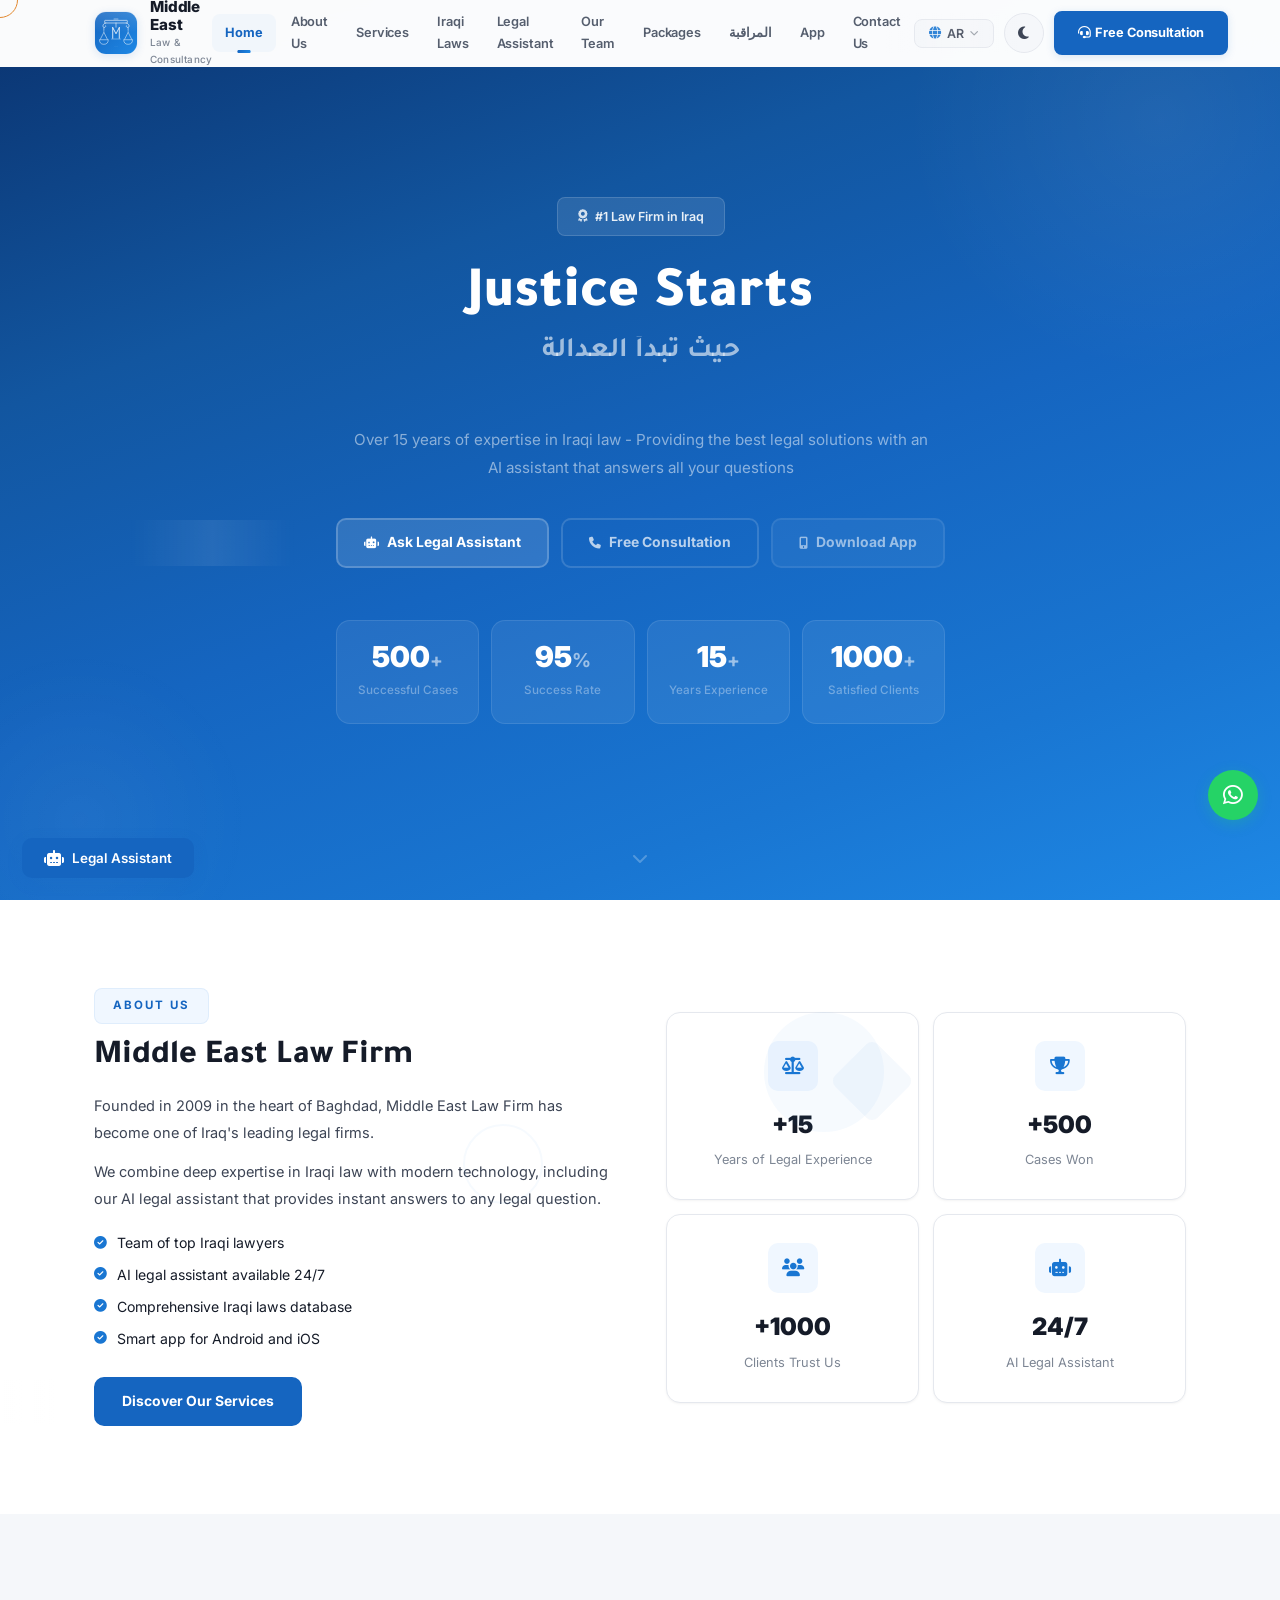
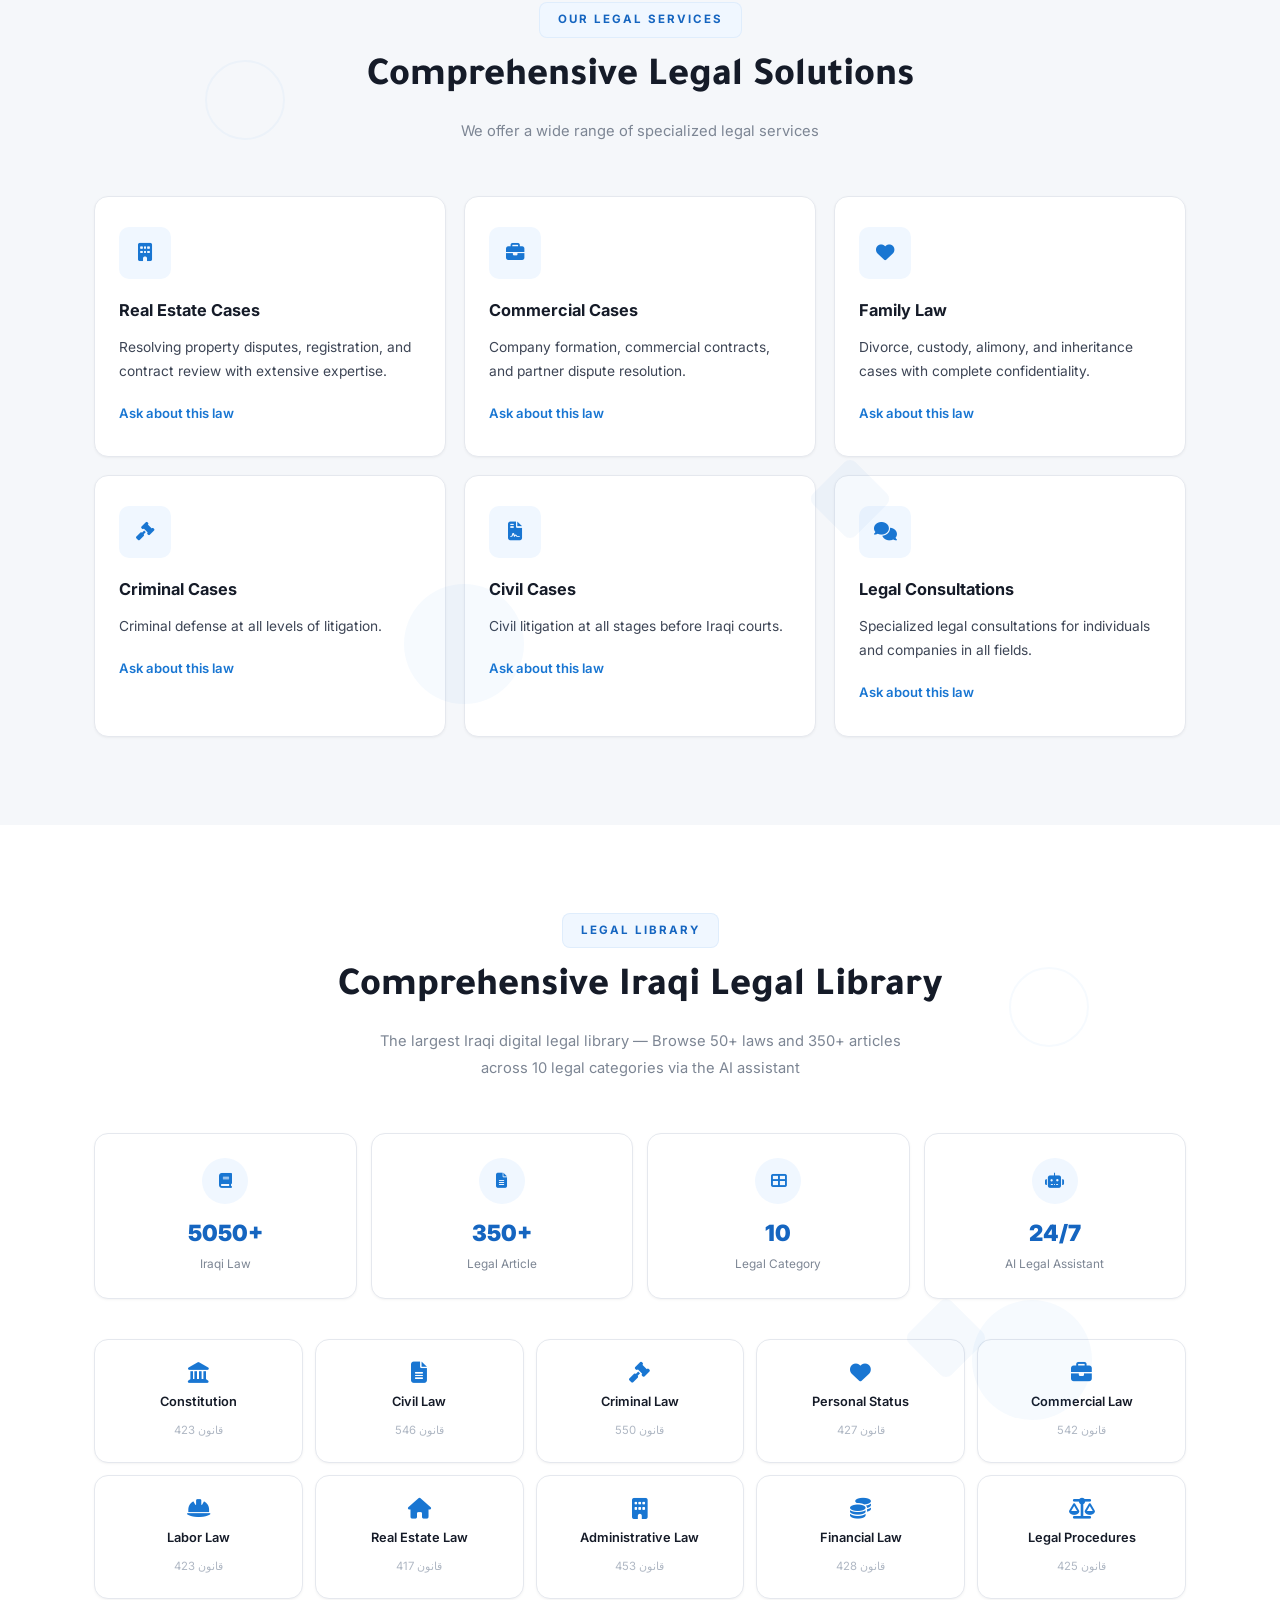
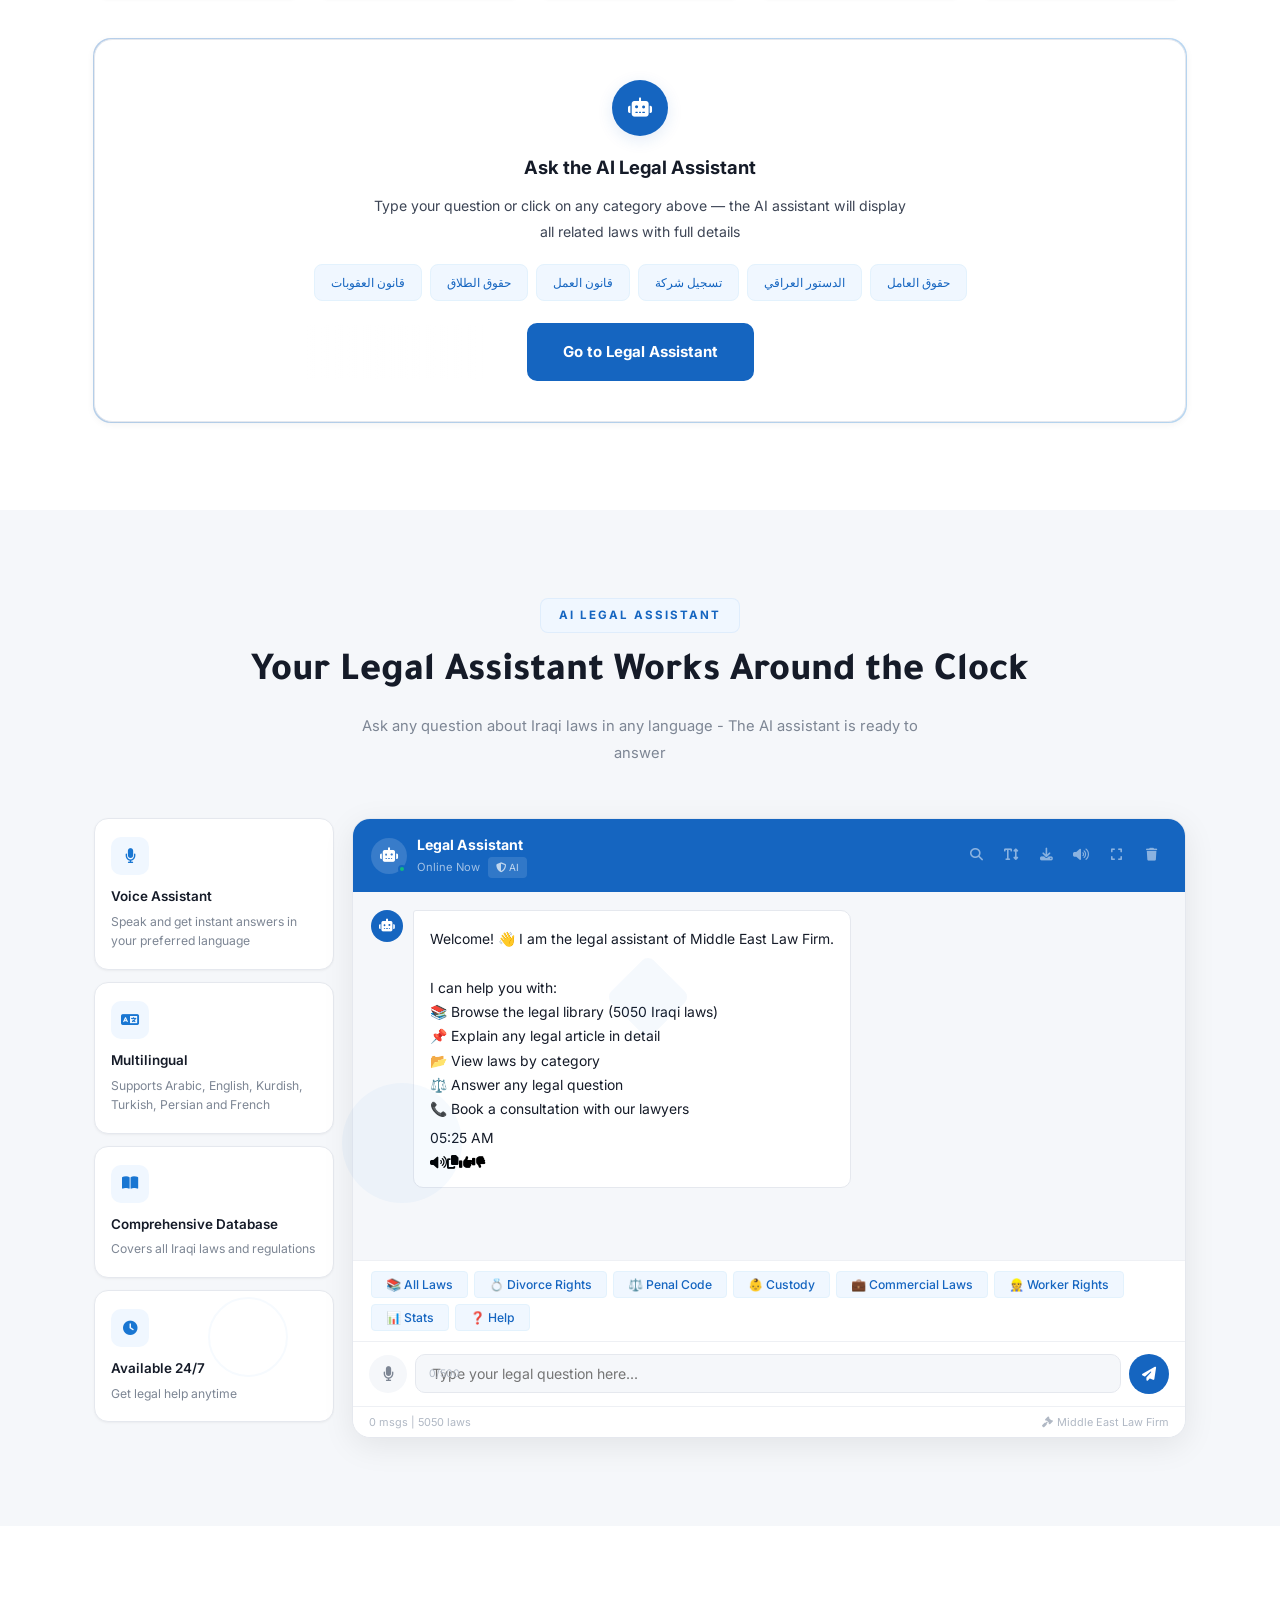
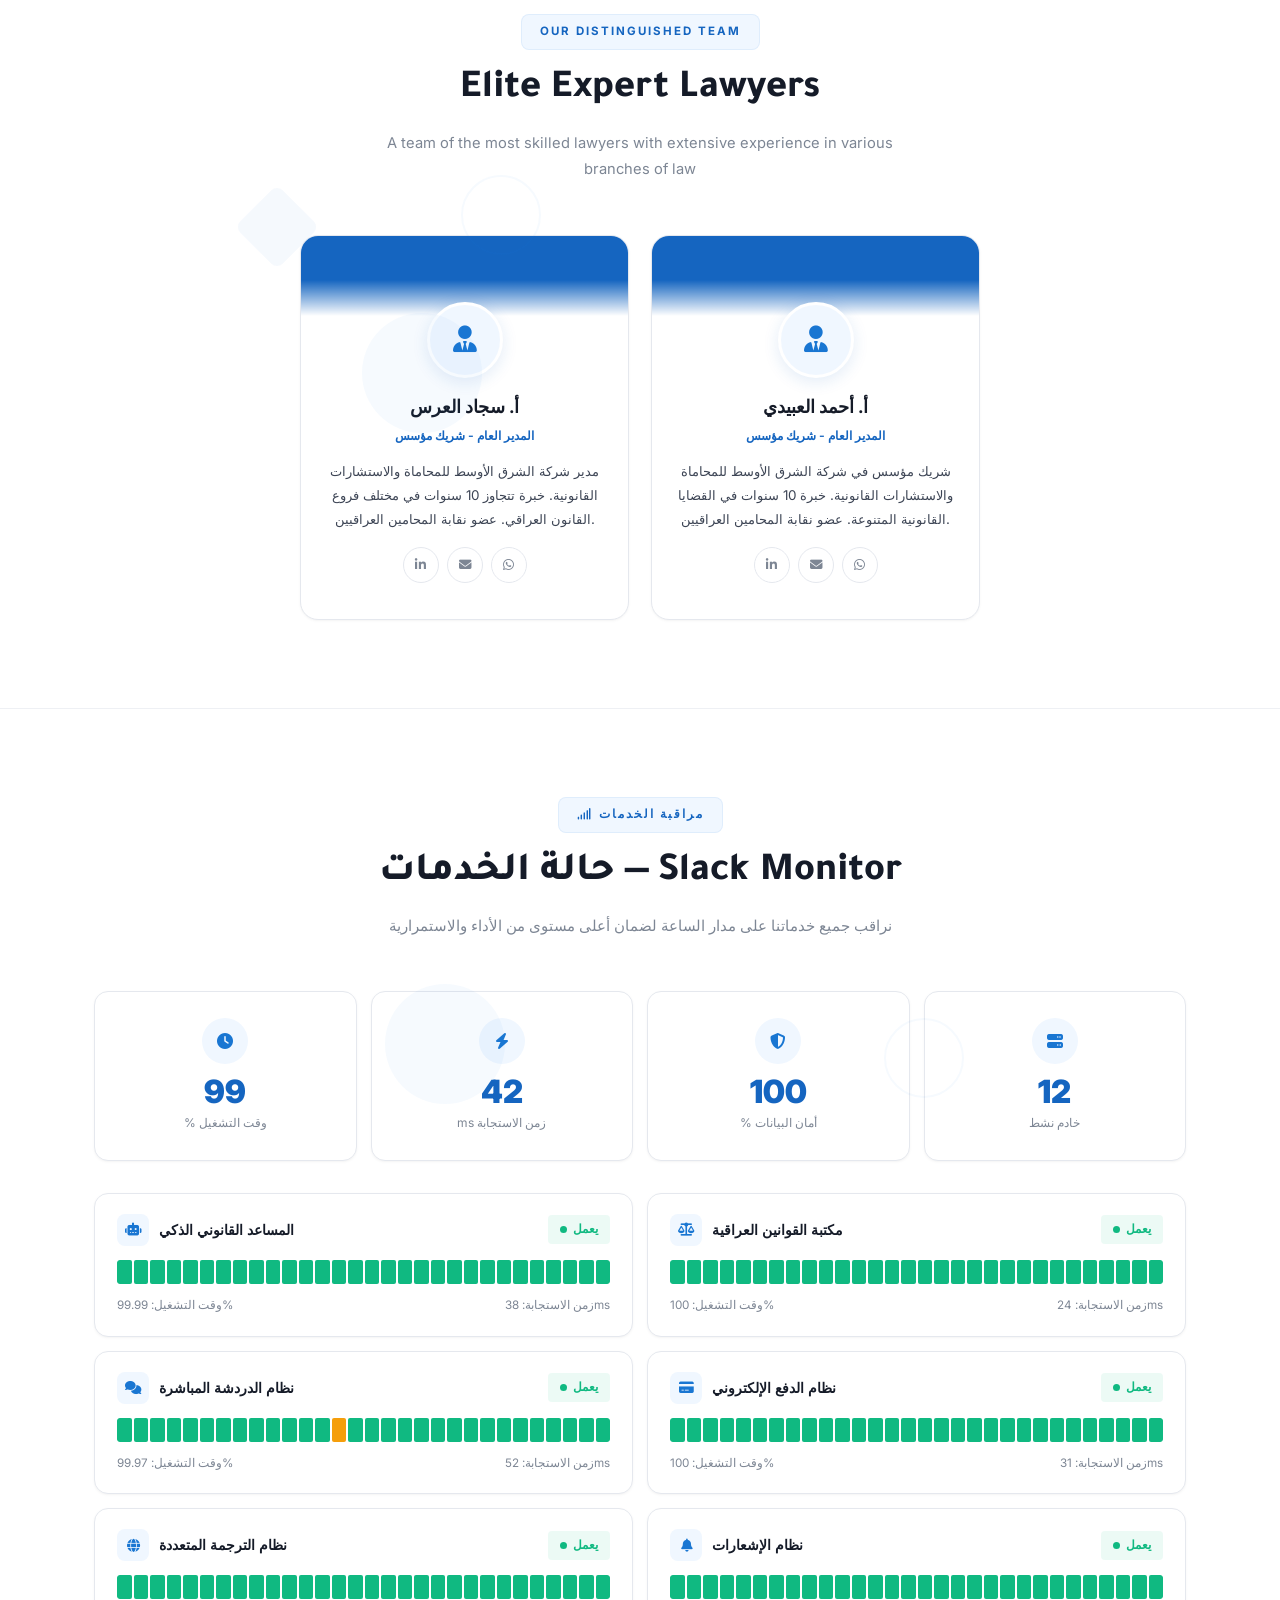
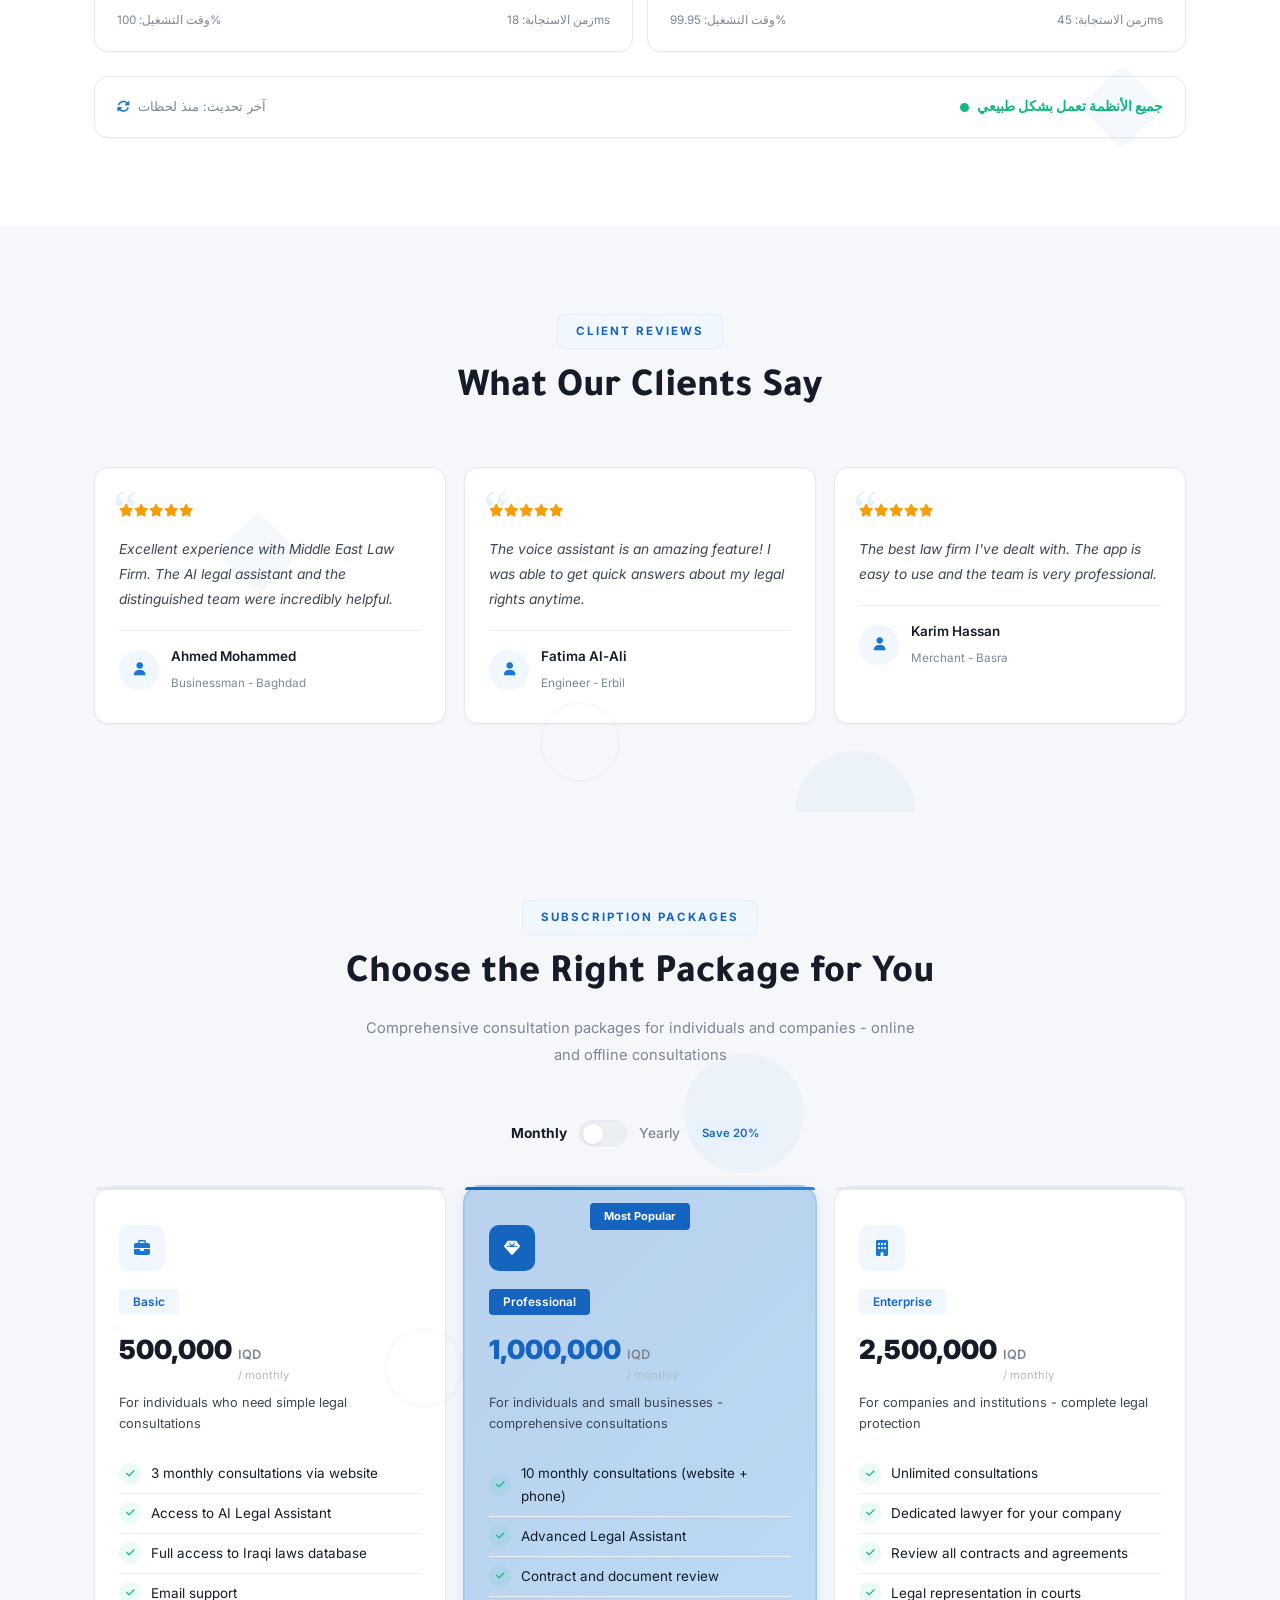
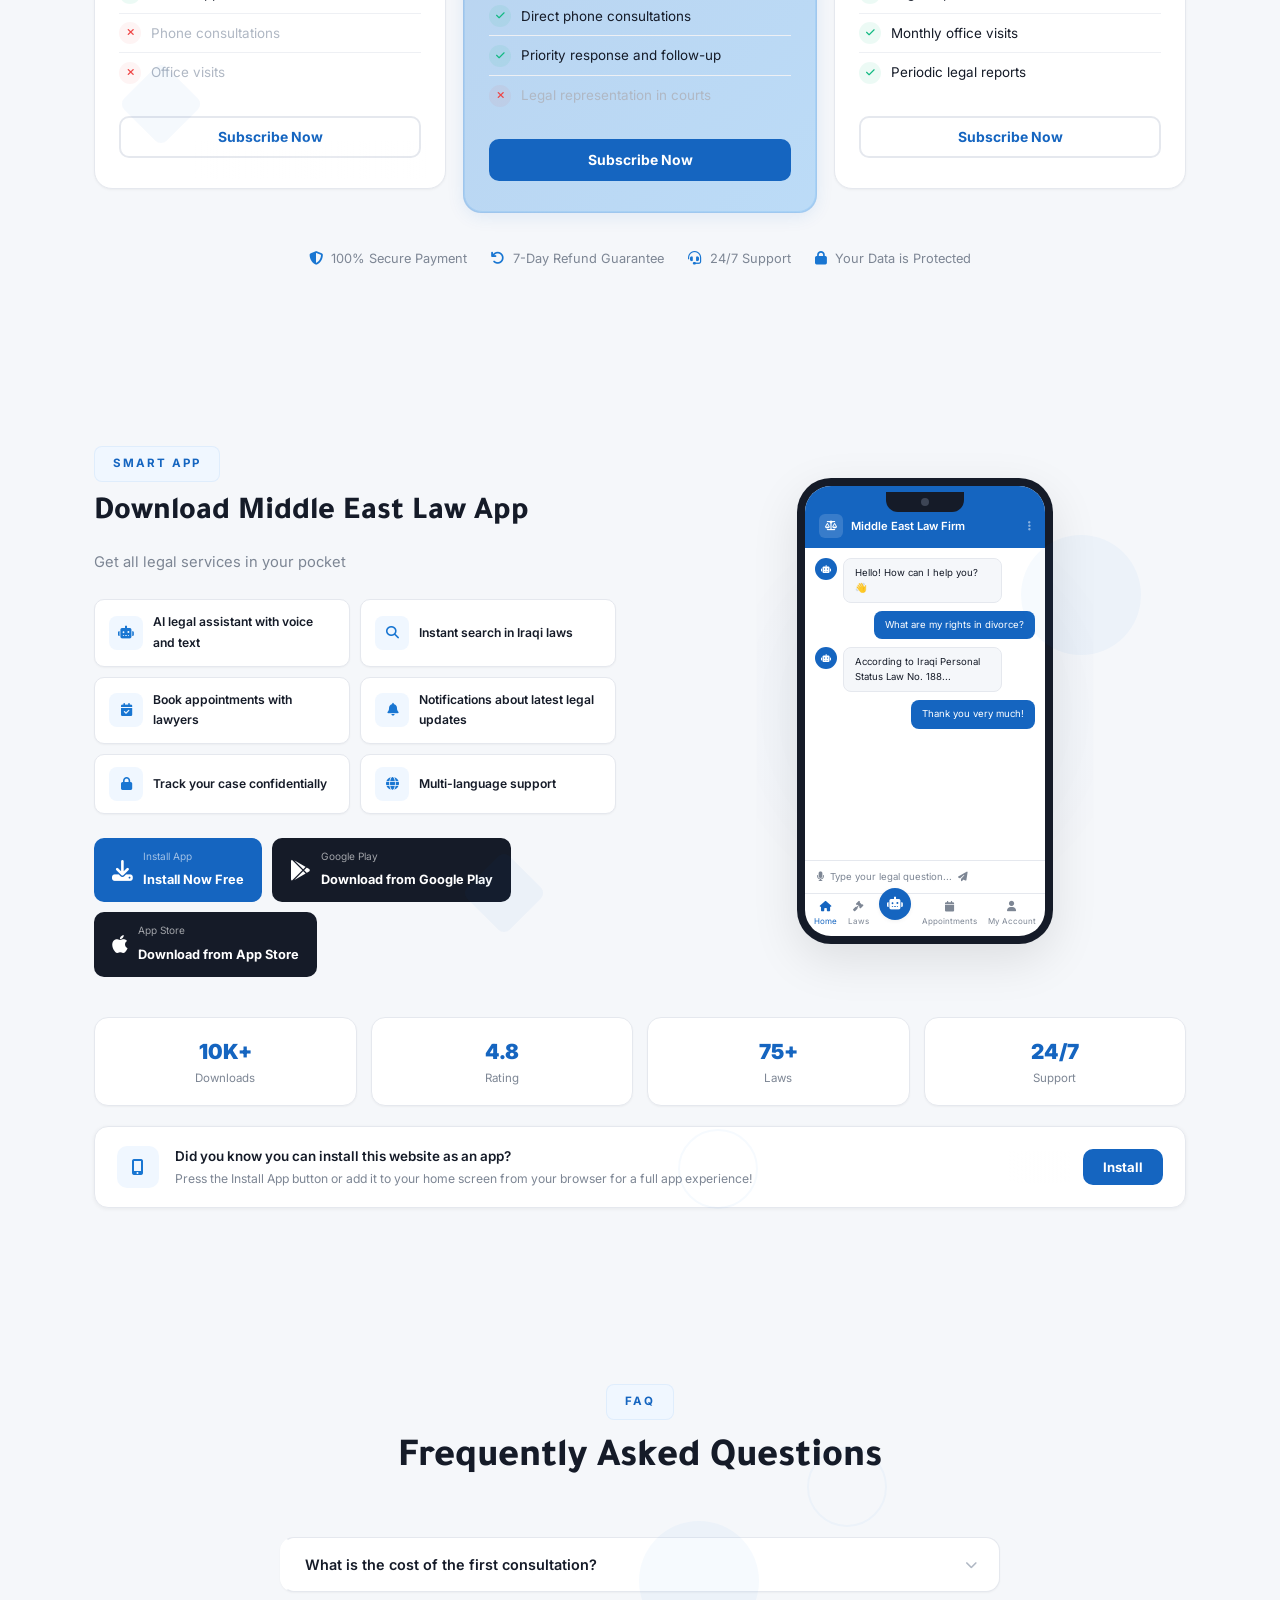
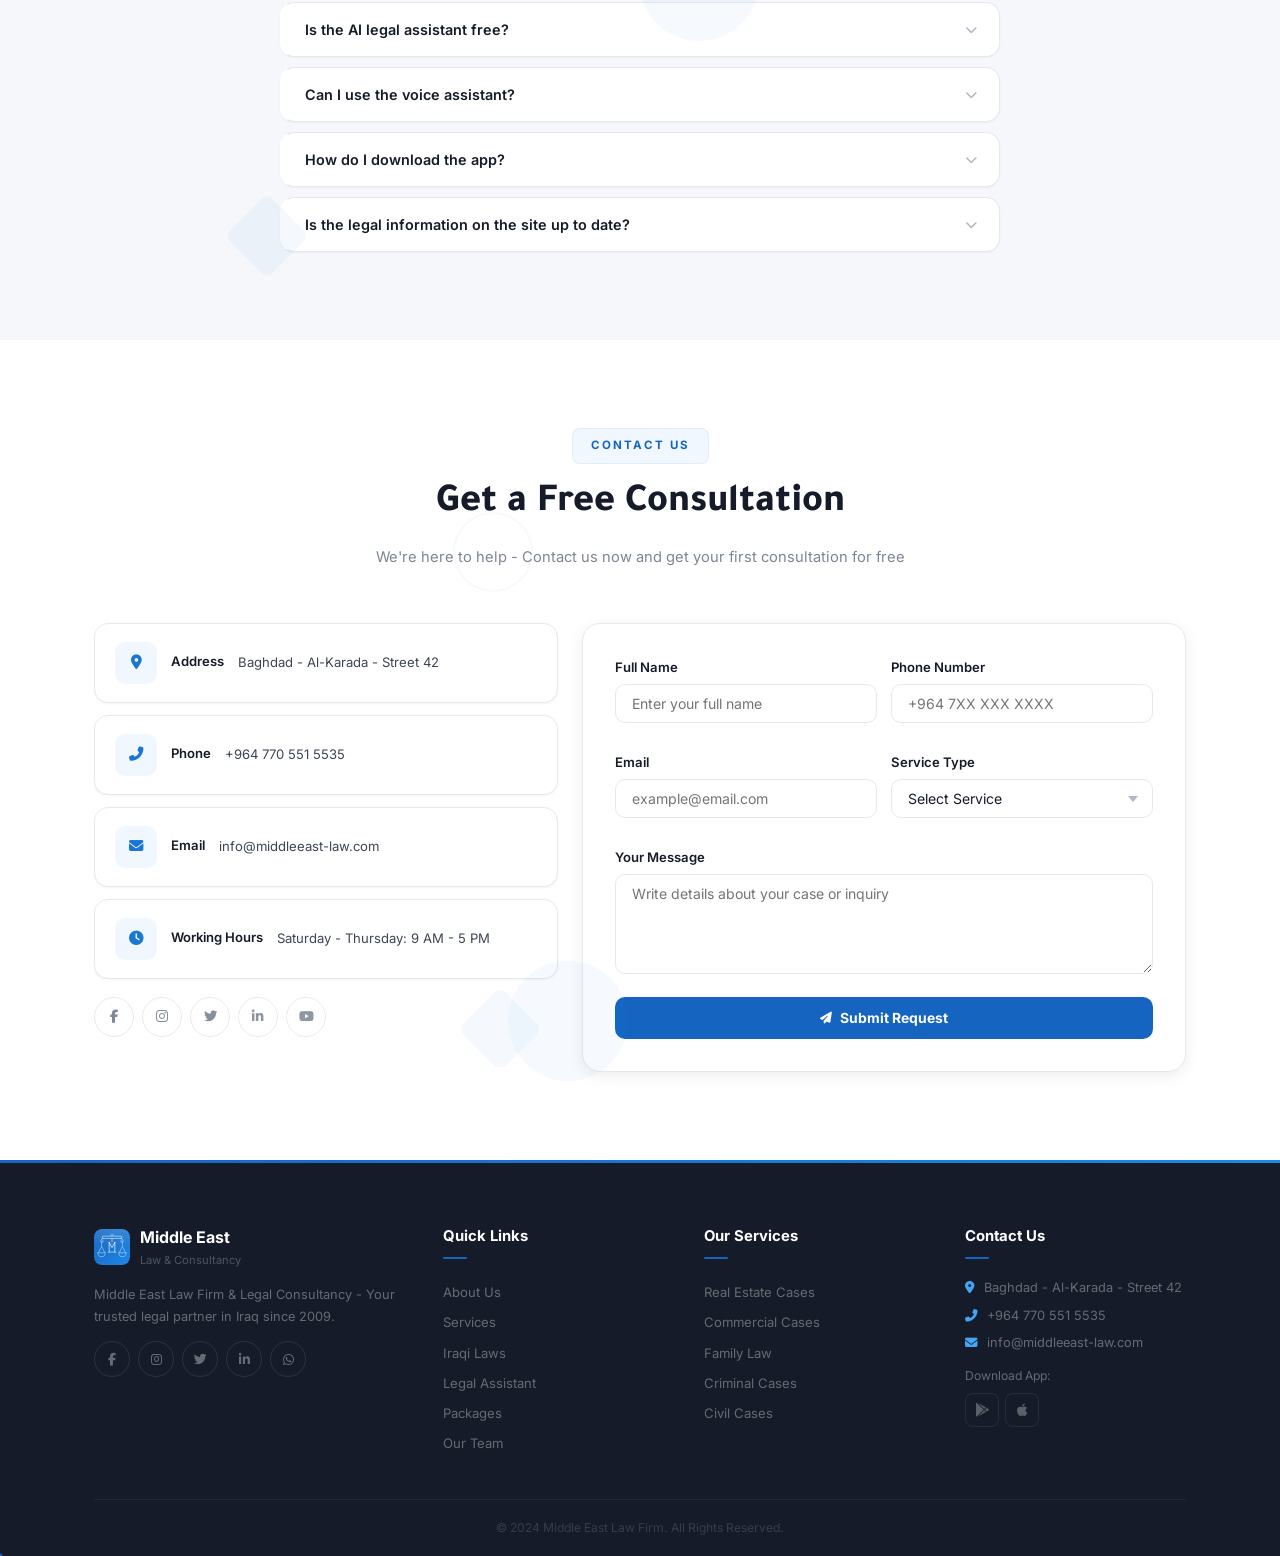
==== commit 6049caaa: "v41: Enhanced UI - polished nav bar, professional theme toggle, refined sections styling" ====
--- a/index.html
+++ b/index.html
@@ -1,4 +1,4 @@
-﻿<!DOCTYPE html>
+<!DOCTYPE html>
 <html lang="ar" dir="rtl">
 <head>
 <meta charset="UTF-8">
@@ -13,13 +13,13 @@
 <link rel="preconnect" href="https://fonts.gstatic.com" crossorigin>
 <link href="https://fonts.googleapis.com/css2?family=Tajawal:wght@300;400;500;700;800;900&family=Inter:wght@300;400;500;600;700;800&display=swap" rel="stylesheet">
 <link rel="stylesheet" href="https://cdnjs.cloudflare.com/ajax/libs/font-awesome/6.5.1/css/all.min.css">
-<link rel="stylesheet" href="style.css?v=40">
+<link rel="stylesheet" href="style.css?v=41">
 <noscript><style>.reveal-up,.reveal-left,.reveal-right{opacity:1!important;transform:none!important}.loader{display:none!important}</style></noscript>
 </head>
 <body>
 <script>
 // Force clear old service worker caches
-if('caches' in window){caches.keys().then(function(k){k.forEach(function(n){if(n!=='me-law-v40')caches.delete(n)})});}
+if('caches' in window){caches.keys().then(function(k){k.forEach(function(n){if(n!=='me-law-v41')caches.delete(n)})});}
 </script>
 
 <!-- ===== LOADER ===== -->
@@ -1050,22 +1050,22 @@
 <!-- ===== TOAST ===== -->
 <div class="toast-container" id="toastContainer"></div>
 
-<script src="laws-data.js?v=40"></script>
-<script src="laws-data-2.js?v=40"></script>
-<script src="laws-data-3.js?v=40"></script>
-<script src="laws-data-4.js?v=40"></script>
-<script src="laws-data-5.js?v=40"></script>
-<script src="laws-data-6.js?v=40"></script>
-<script src="laws-data-7.js?v=40"></script>
-<script src="laws-data-8.js?v=40"></script>
-<script src="laws-data-9.js?v=40"></script>
-<script src="laws-data-10.js?v=40"></script>
-<script src="ai-engine.js?v=40"></script>
-<script src="script.js?v=40"></script>
-<script src="lang-data.js?v=40"></script>
-<script src="language-system.js?v=40"></script>
-<script src="admin-bridge.js?v=40"></script>
-<script src="motion-graphics.js?v=40"></script>
+<script src="laws-data.js?v=41"></script>
+<script src="laws-data-2.js?v=41"></script>
+<script src="laws-data-3.js?v=41"></script>
+<script src="laws-data-4.js?v=41"></script>
+<script src="laws-data-5.js?v=41"></script>
+<script src="laws-data-6.js?v=41"></script>
+<script src="laws-data-7.js?v=41"></script>
+<script src="laws-data-8.js?v=41"></script>
+<script src="laws-data-9.js?v=41"></script>
+<script src="laws-data-10.js?v=41"></script>
+<script src="ai-engine.js?v=41"></script>
+<script src="script.js?v=41"></script>
+<script src="lang-data.js?v=41"></script>
+<script src="language-system.js?v=41"></script>
+<script src="admin-bridge.js?v=41"></script>
+<script src="motion-graphics.js?v=41"></script>
 </body>
 </html>
 
--- a/style.css
+++ b/style.css
@@ -1,7 +1,7 @@
 ﻿/* ================================================
-   v40 — PROFESSIONAL BLUE — Law Firm
+   v41 — PROFESSIONAL BLUE — Law Firm
    Logo: #1565C0 → #1976D2 → #1E88E5
-   Matching logo colors, refined professional look
+   Enhanced UI: polished nav, refined sections, pro theme toggle
    ================================================ */
 
 :root {
@@ -99,13 +99,13 @@
 
 /* ===== SECTION HEADS ===== */
 .section__head{text-align:center;margin-bottom:52px}
-.section__tag{display:inline-flex;align-items:center;gap:6px;color:var(--blue);font-size:0.72rem;font-weight:700;letter-spacing:2px;text-transform:uppercase;margin-bottom:12px;padding:6px 16px;background:var(--blue-wash);border-radius:4px}
-.section__title{font-family:var(--font-heading);font-size:clamp(1.7rem,3.5vw,2.5rem);color:var(--gray-800);font-weight:800;line-height:1.3;margin-bottom:12px}
-.section__sub{color:var(--text-muted);font-size:0.92rem;max-width:540px;margin:0 auto;line-height:1.8}
+.section__tag{display:inline-flex;align-items:center;gap:6px;color:var(--blue);font-size:0.72rem;font-weight:700;letter-spacing:2px;text-transform:uppercase;margin-bottom:14px;padding:7px 18px;background:var(--blue-wash);border-radius:var(--radius-sm);border:1px solid rgba(25,118,210,0.08)}
+.section__title{font-family:var(--font-heading);font-size:clamp(1.7rem,3.5vw,2.5rem);color:var(--gray-800);font-weight:800;line-height:1.3;margin-bottom:14px}
+.section__sub{color:var(--text-muted);font-size:0.92rem;max-width:560px;margin:0 auto;line-height:1.8}
 
 /* ===== GLASS / BASE ===== */
-.glass{background:var(--surface);border:1px solid var(--border);border-radius:var(--radius-lg);transition:all var(--transition);box-shadow:var(--shadow-card)}
-.glass:hover{box-shadow:var(--shadow-card-hover);transform:translateY(-3px)}
+.glass{background:var(--surface);border:1px solid var(--border);border-radius:var(--radius-lg);transition:all 0.3s var(--ease);box-shadow:var(--shadow-card)}
+.glass:hover{box-shadow:var(--shadow-card-hover);transform:translateY(-4px)}
 
 /* ===== BUTTONS ===== */
 .btn{display:inline-flex;align-items:center;gap:8px;padding:11px 26px;border-radius:var(--radius);font-weight:700;font-size:0.87rem;transition:all var(--transition);border:2px solid transparent;position:relative;white-space:nowrap}
@@ -138,34 +138,42 @@
 
 /* -- Lang & Theme in Main Nav -- */
 .lang-switcher{position:relative}
-.lang-btn{display:flex;align-items:center;gap:5px;padding:5px 12px;border:1px solid var(--border);border-radius:6px;font-size:0.78rem;color:var(--text-muted);background:transparent;transition:all var(--transition)}
-.lang-btn:hover{border-color:var(--blue-light);color:var(--blue)}
-.lang-dropdown{position:absolute;top:calc(100% + 8px);right:0;min-width:150px;background:#fff;border:1px solid var(--border);border-radius:var(--radius);box-shadow:var(--shadow-xl);padding:4px;opacity:0;visibility:hidden;transform:translateY(-6px);transition:all 0.2s var(--ease);z-index:100}
+.lang-btn{display:flex;align-items:center;gap:6px;padding:6px 14px;border:1.5px solid var(--border);border-radius:var(--radius-sm);font-size:0.78rem;color:var(--text-secondary);background:var(--bg-alt);transition:all var(--transition);font-weight:600}
+.lang-btn:hover{border-color:var(--blue);color:var(--blue);background:var(--blue-wash);box-shadow:0 0 0 3px rgba(25,118,210,0.06)}
+.lang-btn .fa-globe{color:var(--blue-mid)}
+.lang-dropdown{position:absolute;top:calc(100% + 10px);right:0;min-width:160px;background:#fff;border:1px solid var(--border);border-radius:var(--radius);box-shadow:var(--shadow-lg);padding:6px;opacity:0;visibility:hidden;transform:translateY(-8px);transition:all 0.25s var(--ease);z-index:100}
 .lang-dropdown.show,.lang-dropdown.active{opacity:1;visibility:visible;transform:translateY(0)}
-.lang-dropdown button{display:block;width:100%;padding:9px 14px;text-align:right;font-size:0.85rem;border-radius:6px;color:var(--text);transition:all var(--transition)}
-.lang-dropdown button:hover{background:var(--blue-wash);color:var(--blue)}
-.theme-btn{width:34px;height:34px;display:flex;align-items:center;justify-content:center;border:1px solid var(--border);border-radius:6px;color:var(--text-muted);font-size:0.82rem;background:transparent;transition:all var(--transition)}
-.theme-btn:hover{border-color:var(--blue-light);color:var(--blue)}
+.lang-dropdown button{display:block;width:100%;padding:10px 14px;text-align:right;font-size:0.84rem;border-radius:var(--radius-sm);color:var(--text);transition:all var(--transition);font-weight:500}
+.lang-dropdown button:hover{background:var(--blue-wash);color:var(--blue);padding-right:18px}
+[dir="ltr"] .lang-dropdown button:hover{padding-right:14px;padding-left:18px}
+
+/* -- Theme Toggle (Animated Sun/Moon) -- */
+.theme-btn{width:40px;height:40px;display:flex;align-items:center;justify-content:center;border:1.5px solid var(--border);border-radius:50%;color:var(--text-secondary);font-size:0.9rem;background:var(--bg-alt);transition:all 0.4s var(--ease);position:relative;overflow:hidden}
+.theme-btn:hover{border-color:var(--blue);color:var(--blue);background:var(--blue-wash);box-shadow:0 0 0 3px rgba(25,118,210,0.06);transform:rotate(15deg)}
+.theme-btn i{transition:transform 0.4s var(--ease),opacity 0.3s var(--ease)}
+[data-theme="dark"] .theme-btn{background:rgba(25,118,210,0.08);border-color:rgba(25,118,210,0.2);color:var(--blue-bright)}
+[data-theme="dark"] .theme-btn:hover{background:rgba(25,118,210,0.15);border-color:var(--blue-bright);box-shadow:0 0 12px rgba(30,136,229,0.15)}
 
 /* -- Main Nav Bar -- */
-.header-main{background:rgba(255,255,255,0.97);backdrop-filter:blur(16px);-webkit-backdrop-filter:blur(16px);border-bottom:1px solid transparent;transition:all 0.35s var(--ease)}
-.header.scrolled .header-main{border-bottom-color:var(--border);box-shadow:0 2px 12px rgba(0,0,0,0.04)}
-.header__inner{display:flex;align-items:center;justify-content:space-between;height:62px}
+.header-main{background:rgba(255,255,255,0.98);backdrop-filter:blur(20px);-webkit-backdrop-filter:blur(20px);border-bottom:1px solid transparent;transition:all 0.35s var(--ease)}
+.header.scrolled .header-main{border-bottom-color:var(--border-light);box-shadow:0 1px 3px rgba(0,0,0,0.02),0 8px 24px rgba(0,0,0,0.04)}
+.header__inner{display:flex;align-items:center;justify-content:space-between;height:66px}
 .logo{display:flex;align-items:center;gap:12px;text-decoration:none;position:relative}
-.logo__icon-wrap{width:42px;height:42px;border-radius:10px;overflow:hidden;flex-shrink:0;box-shadow:0 2px 8px rgba(21,101,192,0.1);border:1px solid rgba(21,101,192,0.08)}
+.logo__icon-wrap{width:44px;height:44px;border-radius:12px;overflow:hidden;flex-shrink:0;box-shadow:0 2px 8px rgba(21,101,192,0.12);border:1.5px solid rgba(21,101,192,0.1);transition:all var(--transition)}
+.logo:hover .logo__icon-wrap{box-shadow:0 4px 14px rgba(21,101,192,0.18);border-color:rgba(21,101,192,0.18)}
 .logo__img{width:100%;height:100%;object-fit:cover}
 .logo__text{display:flex;flex-direction:column}
 .logo__text strong{font-size:0.95rem;color:var(--gray-800);font-weight:800;line-height:1.2;letter-spacing:-0.01em}
 .logo__text small{font-size:0.62rem;color:var(--text-muted);font-weight:500;letter-spacing:0.02em}
 
-.nav{display:flex;align-items:center;gap:1px}
-.nav__link{position:relative;padding:8px 11px;font-size:0.8rem;font-weight:600;color:var(--gray-500);border-radius:6px;transition:all var(--transition);letter-spacing:-0.01em}
+.nav{display:flex;align-items:center;gap:2px}
+.nav__link{position:relative;padding:8px 13px;font-size:0.8rem;font-weight:600;color:var(--gray-500);border-radius:var(--radius-sm);transition:all var(--transition);letter-spacing:-0.01em}
 .nav__link:hover{color:var(--blue);background:var(--blue-wash)}
-.nav__link.active{color:var(--blue);font-weight:700}
-.nav__link.active::after{content:'';position:absolute;bottom:-1px;left:50%;transform:translateX(-50%);width:20px;height:2.5px;background:var(--blue);border-radius:3px}
-
-.header__actions{display:flex;align-items:center;gap:8px}
-.header-cta{display:none;padding:9px 22px;font-size:0.8rem;font-weight:700;border-radius:8px;gap:6px;box-shadow:0 2px 8px rgba(21,101,192,0.15);letter-spacing:-0.01em}
+.nav__link.active{color:var(--blue);font-weight:700;background:rgba(25,118,210,0.04)}
+.nav__link.active::after{content:'';position:absolute;bottom:-1px;left:50%;transform:translateX(-50%);width:22px;height:2.5px;background:var(--gradient-brand);border-radius:3px}
+
+.header__actions{display:flex;align-items:center;gap:10px}
+.header-cta{display:none;padding:9px 22px;font-size:0.8rem;font-weight:700;border-radius:var(--radius-sm);gap:6px;box-shadow:0 2px 8px rgba(21,101,192,0.15);letter-spacing:-0.01em}
 .header-cta:hover{box-shadow:0 4px 16px rgba(21,101,192,0.22);transform:translateY(-1px)}
 .header-cta i{font-size:0.78rem}
 @media(min-width:1024px){.header-cta{display:inline-flex}}
@@ -185,21 +193,20 @@
 }
 
 /* -- Dark Mode Header -- */
-[data-theme="dark"] .header-main{background:rgba(15,18,25,0.95);backdrop-filter:blur(16px)}
-[data-theme="dark"] .header.scrolled .header-main{border-bottom-color:var(--border);box-shadow:0 2px 12px rgba(0,0,0,0.2)}
+[data-theme="dark"] .header-main{background:rgba(15,18,25,0.96);backdrop-filter:blur(20px)}
+[data-theme="dark"] .header.scrolled .header-main{border-bottom-color:var(--border);box-shadow:0 1px 3px rgba(0,0,0,0.15),0 8px 24px rgba(0,0,0,0.2)}
 [data-theme="dark"] .logo__text strong{color:#fff}
-[data-theme="dark"] .logo__icon-wrap{border-color:rgba(255,255,255,0.06);box-shadow:0 2px 8px rgba(0,0,0,0.2)}
+[data-theme="dark"] .logo__icon-wrap{border-color:rgba(255,255,255,0.06);box-shadow:0 2px 8px rgba(0,0,0,0.25)}
 [data-theme="dark"] .nav__link{color:var(--text-muted)}
 [data-theme="dark"] .nav__link:hover{color:var(--blue-light);background:rgba(25,118,210,0.06)}
-[data-theme="dark"] .nav__link.active{color:var(--blue-bright);background:transparent}
+[data-theme="dark"] .nav__link.active{color:var(--blue-bright);background:rgba(25,118,210,0.06)}
 [data-theme="dark"] .nav{background:var(--bg);border-left-color:var(--border)}
-[data-theme="dark"] .lang-btn{border-color:var(--border);color:var(--text-secondary)}
-[data-theme="dark"] .lang-btn:hover{border-color:var(--blue-light);color:var(--blue-light)}
+[data-theme="dark"] .lang-btn{border-color:var(--border);color:var(--text-secondary);background:var(--surface)}
+[data-theme="dark"] .lang-btn:hover{border-color:var(--blue-light);color:var(--blue-light);background:rgba(25,118,210,0.08)}
+[data-theme="dark"] .lang-btn .fa-globe{color:var(--blue-bright)}
 [data-theme="dark"] .lang-dropdown{background:var(--surface);border-color:var(--border)}
 [data-theme="dark"] .lang-dropdown button{color:var(--text)}
 [data-theme="dark"] .lang-dropdown button:hover{background:rgba(25,118,210,0.08)}
-[data-theme="dark"] .theme-btn{border-color:var(--border);color:var(--text-secondary)}
-[data-theme="dark"] .theme-btn:hover{border-color:var(--blue-light);color:var(--blue-light)}
 
 /* ===== HERO ===== */
 .hero{min-height:100vh;display:flex;align-items:center;background:var(--gradient-hero);position:relative;overflow:hidden;padding:100px 0 80px}
@@ -208,8 +215,8 @@
 .hero::before{content:'';position:absolute;width:600px;height:600px;background:radial-gradient(circle,rgba(255,255,255,0.06) 0%,transparent 60%);top:-180px;right:-180px;z-index:1;border-radius:50%}
 .hero::after{content:'';position:absolute;width:400px;height:400px;background:radial-gradient(circle,rgba(255,255,255,0.04) 0%,transparent 60%);bottom:-120px;left:-120px;z-index:1;border-radius:50%}
 .hero__content{text-align:center;position:relative;z-index:2;max-width:720px;margin:0 auto}
-.hero__badge{display:inline-flex;align-items:center;gap:8px;padding:8px 18px;background:rgba(255,255,255,0.1);color:rgba(255,255,255,0.9);border:1px solid rgba(255,255,255,0.15);border-radius:4px;font-size:0.78rem;font-weight:600;margin-bottom:28px;animation:fadeInDown 0.5s var(--ease);backdrop-filter:blur(8px)}
-.hero__badge i{color:rgba(255,255,255,0.75)}
+.hero__badge{display:inline-flex;align-items:center;gap:8px;padding:8px 20px;background:rgba(255,255,255,0.1);color:rgba(255,255,255,0.9);border:1px solid rgba(255,255,255,0.15);border-radius:var(--radius-sm);font-size:0.78rem;font-weight:600;margin-bottom:28px;animation:fadeInDown 0.5s var(--ease);backdrop-filter:blur(12px)}
+.hero__badge i{color:rgba(255,255,255,0.8)}
 .hero__title{font-family:var(--font-heading);font-size:clamp(2.2rem,5.5vw,3.6rem);color:#fff;font-weight:900;line-height:1.18;margin-bottom:18px;animation:fadeInUp 0.6s var(--ease)}
 .hero__title-gradient{display:block}
 .hero__rotating-wrap{display:block;position:relative;height:1.25em;overflow:hidden;margin-top:4px}
@@ -227,8 +234,8 @@
 .hero .btn--glass:hover{background:rgba(255,255,255,0.1);border-color:rgba(255,255,255,0.18);color:#fff;transform:translateY(-2px)}
 
 .hero__stats{display:grid;grid-template-columns:repeat(4,1fr);gap:12px;max-width:660px;margin:0 auto;animation:fadeInUp 0.9s var(--ease)}
-.hero-stat{background:rgba(255,255,255,0.07);backdrop-filter:blur(8px);border:1px solid rgba(255,255,255,0.1);border-radius:var(--radius);padding:20px 14px;text-align:center;transition:all var(--transition)}
-.hero-stat:hover{background:rgba(255,255,255,0.12);transform:translateY(-2px)}
+.hero-stat{background:rgba(255,255,255,0.07);backdrop-filter:blur(12px);border:1px solid rgba(255,255,255,0.1);border-radius:var(--radius-lg);padding:22px 14px;text-align:center;transition:all 0.3s var(--ease)}
+.hero-stat:hover{background:rgba(255,255,255,0.14);transform:translateY(-3px);border-color:rgba(255,255,255,0.18)}
 .hero-stat__num{font-size:1.8rem;font-weight:900;color:#fff;display:inline;line-height:1}
 .hero-stat span:not(.hero-stat__num){font-size:1.2rem;font-weight:700;color:rgba(255,255,255,0.55)}
 .hero-stat p{font-size:0.73rem;color:rgba(255,255,255,0.35);margin-top:4px;font-weight:500}
@@ -250,23 +257,23 @@
 .about-feat{display:flex;align-items:center;gap:10px;font-size:0.88rem;color:var(--text)}
 .about-feat i{color:var(--blue-mid);font-size:0.8rem;flex-shrink:0}
 .about__visual{display:grid;grid-template-columns:1fr 1fr;gap:14px}
-.about__card{padding:26px 18px;text-align:center;background:#fff;border:1px solid var(--border);border-radius:var(--radius-lg);box-shadow:var(--shadow-card);transition:all var(--transition);position:relative;overflow:hidden}
-.about__card::before{content:'';position:absolute;top:0;left:0;right:0;height:3px;background:var(--blue);transform:scaleX(0);transition:transform 0.3s var(--ease)}
+.about__card{padding:28px 20px;text-align:center;background:#fff;border:1px solid var(--border);border-radius:var(--radius-lg);box-shadow:var(--shadow-card);transition:all 0.3s var(--ease);position:relative;overflow:hidden}
+.about__card::before{content:'';position:absolute;top:0;left:0;right:0;height:3px;background:var(--gradient-brand);transform:scaleX(0);transition:transform 0.35s var(--ease)}
 .about__card:hover::before{transform:scaleX(1)}
-.about__card:hover{box-shadow:var(--shadow-card-hover);transform:translateY(-3px)}
-.about__card-icon{width:48px;height:48px;display:flex;align-items:center;justify-content:center;border-radius:var(--radius);background:var(--blue-wash);color:var(--blue-mid);font-size:1.05rem;margin:0 auto 12px;transition:all var(--transition)}
-.about__card:hover .about__card-icon{background:var(--blue);color:#fff}
+.about__card:hover{box-shadow:var(--shadow-card-hover);transform:translateY(-4px)}
+.about__card-icon{width:50px;height:50px;display:flex;align-items:center;justify-content:center;border-radius:var(--radius);background:var(--blue-wash);color:var(--blue-mid);font-size:1.1rem;margin:0 auto 14px;transition:all 0.3s var(--ease)}
+.about__card:hover .about__card-icon{background:var(--blue);color:#fff;transform:scale(1.05)}
 .about__card h3{font-size:1.5rem;font-weight:900;color:var(--gray-800);margin-bottom:4px}
 .about__card p{font-size:0.8rem;color:var(--text-muted)}
 
 /* ===== SERVICES ===== */
 .services-grid{display:grid;grid-template-columns:repeat(3,1fr);gap:18px}
-.service-card{padding:28px 22px;background:#fff;border:1px solid var(--border);border-radius:var(--radius-lg);position:relative;overflow:hidden;transition:all var(--transition);box-shadow:var(--shadow-card)}
-.service-card::before{content:'';position:absolute;top:0;left:0;right:0;height:3px;background:var(--blue);transform:scaleX(0);transition:transform 0.3s var(--ease)}
+.service-card{padding:30px 24px;background:#fff;border:1px solid var(--border);border-radius:var(--radius-lg);position:relative;overflow:hidden;transition:all 0.3s var(--ease);box-shadow:var(--shadow-card)}
+.service-card::before{content:'';position:absolute;top:0;left:0;right:0;height:3px;background:var(--gradient-brand);transform:scaleX(0);transition:transform 0.35s var(--ease)}
 .service-card:hover::before{transform:scaleX(1)}
-.service-card:hover{box-shadow:var(--shadow-card-hover);transform:translateY(-3px)}
-.service-card__icon{width:50px;height:50px;display:flex;align-items:center;justify-content:center;border-radius:var(--radius);background:var(--blue-wash);color:var(--blue-mid);font-size:1.1rem;margin-bottom:16px;transition:all var(--transition)}
-.service-card:hover .service-card__icon{background:var(--blue);color:#fff}
+.service-card:hover{box-shadow:var(--shadow-card-hover);transform:translateY(-4px)}
+.service-card__icon{width:52px;height:52px;display:flex;align-items:center;justify-content:center;border-radius:var(--radius);background:var(--blue-wash);color:var(--blue-mid);font-size:1.15rem;margin-bottom:18px;transition:all 0.3s var(--ease)}
+.service-card:hover .service-card__icon{background:var(--blue);color:#fff;transform:scale(1.05)}
 .service-card h3{font-size:1.02rem;font-weight:700;color:var(--gray-800);margin-bottom:10px}
 .service-card p{font-size:0.86rem;color:var(--text-secondary);line-height:1.75;margin-bottom:16px}
 .service-card__link{display:inline-flex;align-items:center;gap:6px;font-size:0.82rem;font-weight:600;color:var(--blue-mid);transition:all var(--transition)}
@@ -274,17 +281,17 @@
 
 /* ===== LAWS LIBRARY ===== */
 .library-stats{display:grid;grid-template-columns:repeat(4,1fr);gap:14px;margin-bottom:40px}
-.library-stat{padding:22px 16px;text-align:center;background:#fff;border:1px solid var(--border);border-radius:var(--radius-lg);box-shadow:var(--shadow-card);transition:all var(--transition)}
-.library-stat:hover{transform:translateY(-3px);box-shadow:var(--shadow-card-hover)}
-.library-stat__icon{width:44px;height:44px;display:flex;align-items:center;justify-content:center;border-radius:50%;background:var(--blue-wash);color:var(--blue-mid);font-size:0.95rem;margin:0 auto 10px;transition:all var(--transition)}
-.library-stat:hover .library-stat__icon{background:var(--blue);color:#fff}
+.library-stat{padding:24px 16px;text-align:center;background:#fff;border:1px solid var(--border);border-radius:var(--radius-lg);box-shadow:var(--shadow-card);transition:all 0.3s var(--ease)}
+.library-stat:hover{transform:translateY(-4px);box-shadow:var(--shadow-card-hover)}
+.library-stat__icon{width:46px;height:46px;display:flex;align-items:center;justify-content:center;border-radius:50%;background:var(--blue-wash);color:var(--blue-mid);font-size:0.95rem;margin:0 auto 10px;transition:all 0.3s var(--ease)}
+.library-stat:hover .library-stat__icon{background:var(--blue);color:#fff;transform:scale(1.05)}
 .library-stat__num{font-size:1.4rem;font-weight:900;color:var(--blue);margin-bottom:2px}
 .library-stat__label{font-size:0.74rem;color:var(--text-muted)}
 .library-categories{display:grid;grid-template-columns:repeat(5,1fr);gap:12px;margin-bottom:40px}
-.library-cat{display:flex;flex-direction:column;align-items:center;gap:8px;padding:20px 12px;text-align:center;background:#fff;border:1px solid var(--border);border-radius:var(--radius-lg);cursor:pointer;box-shadow:var(--shadow-card);transition:all var(--transition)}
-.library-cat:hover{box-shadow:var(--shadow-card-hover);transform:translateY(-3px);border-color:var(--blue-pale)}
-.library-cat i{font-size:1.25rem;color:var(--blue-mid);transition:all var(--transition)}
-.library-cat:hover i{transform:scale(1.1);color:var(--blue)}
+.library-cat{display:flex;flex-direction:column;align-items:center;gap:8px;padding:22px 12px;text-align:center;background:#fff;border:1px solid var(--border);border-radius:var(--radius-lg);cursor:pointer;box-shadow:var(--shadow-card);transition:all 0.3s var(--ease)}
+.library-cat:hover{box-shadow:var(--shadow-card-hover);transform:translateY(-4px);border-color:var(--blue-pale)}
+.library-cat i{font-size:1.3rem;color:var(--blue-mid);transition:all 0.3s var(--ease)}
+.library-cat:hover i{transform:scale(1.15);color:var(--blue)}
 .library-cat h4{font-size:0.8rem;font-weight:600;color:var(--text)}
 .library-cat__count{font-size:0.71rem;color:var(--text-light)}
 .library-cta{margin-top:16px}
@@ -294,8 +301,8 @@
 .library-cta__box h3{font-size:1.15rem;font-weight:700;color:var(--gray-800);margin-bottom:10px}
 .library-cta__box p{color:var(--text-secondary);font-size:0.88rem;line-height:1.8;max-width:540px;margin:0 auto 20px}
 .library-cta__examples{display:flex;flex-wrap:wrap;justify-content:center;gap:8px;margin-bottom:22px}
-.library-cta__tag{padding:6px 16px;background:var(--blue-wash);border:1px solid var(--blue-pale);border-radius:4px;font-size:0.78rem;color:var(--blue);cursor:pointer;transition:all var(--transition);font-weight:500}
-.library-cta__tag:hover{background:var(--blue);color:#fff;border-color:var(--blue)}
+.library-cta__tag{padding:7px 16px;background:var(--blue-wash);border:1px solid var(--blue-pale);border-radius:var(--radius-sm);font-size:0.78rem;color:var(--blue);cursor:pointer;transition:all 0.3s var(--ease);font-weight:500}
+.library-cta__tag:hover{background:var(--blue);color:#fff;border-color:var(--blue);transform:translateY(-1px)}
 
 /* ===== AI ASSISTANT ===== */
 .assistant-container{display:grid;grid-template-columns:240px 1fr;gap:18px}
@@ -395,15 +402,15 @@
 .team-role{font-size:0.77rem;color:var(--blue);font-weight:600;margin-bottom:12px}
 .team-desc{font-size:0.84rem;color:var(--text-secondary);line-height:1.8;margin-bottom:16px}
 .team-card__social{display:flex;justify-content:center;gap:8px}
-.team-card__social a{width:34px;height:34px;display:flex;align-items:center;justify-content:center;border-radius:50%;border:1px solid var(--border);color:var(--text-muted);font-size:0.78rem;transition:all var(--transition)}
-.team-card__social a:hover{background:var(--blue);color:#fff;border-color:var(--blue)}
+.team-card__social a{width:36px;height:36px;display:flex;align-items:center;justify-content:center;border-radius:50%;border:1px solid var(--border);color:var(--text-muted);font-size:0.78rem;transition:all 0.3s var(--ease)}
+.team-card__social a:hover{background:var(--blue);color:#fff;border-color:var(--blue);transform:translateY(-2px)}
 
 /* ===== TESTIMONIALS ===== */
 .testi-grid{display:grid;grid-template-columns:repeat(3,1fr);gap:18px}
-.testi-card{padding:26px 22px;background:#fff;border:1px solid var(--border);border-radius:var(--radius-lg);box-shadow:var(--shadow-card);position:relative;transition:all var(--transition)}
-.testi-card::before{content:'\201C';position:absolute;top:14px;right:18px;font-size:3rem;color:var(--blue-pale);line-height:1;font-family:Georgia,serif}
+.testi-card{padding:28px 24px;background:#fff;border:1px solid var(--border);border-radius:var(--radius-lg);box-shadow:var(--shadow-card);position:relative;transition:all 0.3s var(--ease)}
+.testi-card::before{content:'\201C';position:absolute;top:14px;right:18px;font-size:3.5rem;color:var(--blue-pale);line-height:1;font-family:Georgia,serif}
 [dir="ltr"] .testi-card::before{right:auto;left:18px}
-.testi-card:hover{box-shadow:var(--shadow-card-hover);transform:translateY(-3px)}
+.testi-card:hover{box-shadow:var(--shadow-card-hover);transform:translateY(-4px)}
 .testi-stars{margin-bottom:14px}
 .testi-stars i{color:var(--warning);font-size:0.8rem;margin-left:1px}
 [dir="ltr"] .testi-stars i{margin-left:0;margin-right:1px}
@@ -425,12 +432,12 @@
 [dir="rtl"] .pricing-toggle__switch.active .pricing-toggle__knob{transform:translateX(-22px)}
 .pricing-toggle__save{font-size:0.71rem;color:var(--blue);font-weight:600;background:var(--blue-wash);padding:3px 10px;border-radius:4px}
 .pricing-grid{display:grid;grid-template-columns:repeat(3,1fr);gap:18px;align-items:start}
-.pricing-card{padding:28px 22px;background:#fff;border:1px solid var(--border);border-radius:var(--radius-xl);position:relative;transition:all var(--transition);box-shadow:var(--shadow-card)}
-.pricing-card:hover{box-shadow:var(--shadow-card-hover);transform:translateY(-3px)}
+.pricing-card{padding:30px 24px;background:#fff;border:1px solid var(--border);border-radius:var(--radius-xl);position:relative;transition:all 0.3s var(--ease);box-shadow:var(--shadow-card)}
+.pricing-card:hover{box-shadow:var(--shadow-card-hover);transform:translateY(-4px)}
 .pricing-card__ribbon{height:3px;border-radius:var(--radius-xl) var(--radius-xl) 0 0;background:var(--border);position:absolute;top:0;left:0;right:0}
-.pricing-card__ribbon--gold{background:var(--blue)}
+.pricing-card__ribbon--gold{background:var(--gradient-brand)}
 .pricing-card--featured{border-color:var(--blue-pale);box-shadow:var(--shadow-blue)}
-.pricing-card--featured:hover{box-shadow:var(--shadow-blue-lg)}
+.pricing-card--featured:hover{box-shadow:var(--shadow-blue-lg);transform:translateY(-5px)}
 .pricing-card__popular{position:absolute;top:16px;left:50%;transform:translateX(-50%);padding:4px 14px;background:var(--blue);color:#fff;font-size:0.69rem;font-weight:700;border-radius:4px;white-space:nowrap}
 .pricing-card__glow{display:none}
 .pricing-card__icon{width:46px;height:46px;display:flex;align-items:center;justify-content:center;border-radius:var(--radius);background:var(--blue-wash);color:var(--blue-mid);font-size:1rem;margin-bottom:16px;margin-top:8px}
@@ -542,27 +549,28 @@
 
 /* ===== FAQ ===== */
 .faq-list{max-width:720px;margin:0 auto;display:flex;flex-direction:column;gap:10px}
-.faq-item{background:#fff;border:1px solid var(--border);border-radius:var(--radius-lg);overflow:hidden;transition:all var(--transition);box-shadow:var(--shadow-xs)}
+.faq-item{background:#fff;border:1px solid var(--border);border-radius:var(--radius-lg);overflow:hidden;transition:all 0.3s var(--ease);box-shadow:var(--shadow-xs)}
 .faq-item.active{border-color:var(--blue-pale);box-shadow:var(--shadow-sm)}
-.faq-q{display:flex;align-items:center;justify-content:space-between;width:100%;padding:16px 20px;font-size:0.9rem;font-weight:600;color:var(--gray-800);cursor:pointer;transition:all var(--transition);background:transparent}
-.faq-q i{color:var(--text-light);font-size:0.76rem;transition:transform var(--transition)}
+.faq-q{display:flex;align-items:center;justify-content:space-between;width:100%;padding:18px 22px;font-size:0.9rem;font-weight:600;color:var(--gray-800);cursor:pointer;transition:all var(--transition);background:transparent}
+.faq-q i{color:var(--text-light);font-size:0.76rem;transition:transform 0.35s var(--ease)}
 .faq-item.active .faq-q i{transform:rotate(180deg);color:var(--blue)}
-.faq-a{max-height:0;overflow:hidden;transition:max-height 0.35s var(--ease);padding:0 20px}
+.faq-a{max-height:0;overflow:hidden;transition:max-height 0.4s var(--ease);padding:0 22px}
 .faq-item.active .faq-a{max-height:300px}
-.faq-a p{padding-bottom:16px;font-size:0.86rem;color:var(--text-secondary);line-height:1.8}
+.faq-a p{padding-bottom:18px;font-size:0.86rem;color:var(--text-secondary);line-height:1.85}
 
 /* ===== CONTACT ===== */
 .contact-grid{display:grid;grid-template-columns:1fr 1.3fr;gap:24px;align-items:start}
 .contact-info{display:flex;flex-direction:column;gap:12px}
-.contact-info__card{display:flex;align-items:center;gap:14px;padding:16px 18px;background:#fff;border:1px solid var(--border);border-radius:var(--radius-lg);box-shadow:var(--shadow-xs);transition:all var(--transition)}
-.contact-info__card:hover{box-shadow:var(--shadow-sm);transform:translateY(-2px)}
-.contact-info__card i{width:40px;height:40px;display:flex;align-items:center;justify-content:center;border-radius:var(--radius);background:var(--blue-wash);color:var(--blue-mid);font-size:0.9rem;flex-shrink:0}
+.contact-info__card{display:flex;align-items:center;gap:14px;padding:18px 20px;background:#fff;border:1px solid var(--border);border-radius:var(--radius-lg);box-shadow:var(--shadow-card);transition:all 0.3s var(--ease)}
+.contact-info__card:hover{box-shadow:var(--shadow-card-hover);transform:translateY(-3px)}
+.contact-info__card i{width:42px;height:42px;display:flex;align-items:center;justify-content:center;border-radius:var(--radius);background:var(--blue-wash);color:var(--blue-mid);font-size:0.9rem;flex-shrink:0;transition:all 0.3s var(--ease)}
+.contact-info__card:hover i{background:var(--blue);color:#fff}
 .contact-info__card h4{font-size:0.82rem;font-weight:600;color:var(--gray-800);margin-bottom:2px}
 .contact-info__card p{font-size:0.82rem;color:var(--text-secondary)}
 .contact-social{display:flex;gap:8px;margin-top:6px}
-.contact-social .social-link{width:38px;height:38px;display:flex;align-items:center;justify-content:center;border-radius:50%;border:1px solid var(--border);color:var(--text-muted);font-size:0.83rem;transition:all var(--transition)}
-.contact-social .social-link:hover{background:var(--blue);color:#fff;border-color:var(--blue)}
-.contact-form{padding:30px;background:#fff;border:1px solid var(--border);border-radius:var(--radius-xl);box-shadow:var(--shadow-md)}
+.contact-social .social-link{width:40px;height:40px;display:flex;align-items:center;justify-content:center;border-radius:50%;border:1px solid var(--border);color:var(--text-muted);font-size:0.83rem;transition:all 0.3s var(--ease)}
+.contact-social .social-link:hover{background:var(--blue);color:#fff;border-color:var(--blue);transform:translateY(-2px)}
+.contact-form{padding:32px;background:#fff;border:1px solid var(--border);border-radius:var(--radius-xl);box-shadow:var(--shadow-md)}
 .form-row{display:grid;grid-template-columns:1fr 1fr;gap:14px;margin-bottom:14px}
 .form-group{margin-bottom:14px}
 .form-group label{display:block;margin-bottom:6px;font-size:0.82rem;font-weight:600;color:var(--text)}
@@ -573,8 +581,8 @@
 [dir="ltr"] .form-group select{background-position:right 14px center;padding-left:16px;padding-right:32px}
 
 /* ===== FOOTER ===== */
-.footer{background:var(--gray-800);color:rgba(255,255,255,0.5);padding:60px 0 0;position:relative}
-.footer::before{content:'';position:absolute;top:0;left:0;right:0;height:3px;background:var(--blue)}
+.footer{background:var(--gray-800);color:rgba(255,255,255,0.5);padding:64px 0 0;position:relative}
+.footer::before{content:'';position:absolute;top:0;left:0;right:0;height:3px;background:var(--gradient-brand)}
 .footer-grid{display:grid;grid-template-columns:1.4fr 1fr 1fr 1fr;gap:40px;padding-bottom:40px;border-bottom:1px solid rgba(255,255,255,0.06)}
 .footer-col h4{color:#fff;font-size:0.93rem;font-weight:700;margin-bottom:18px;position:relative;padding-bottom:10px}
 .footer-col h4::after{content:'';position:absolute;bottom:0;right:0;width:24px;height:2px;background:var(--blue);border-radius:2px}
@@ -589,8 +597,8 @@
 .footer-logo strong{color:#fff;font-size:1rem;font-weight:700}
 .footer-logo small{display:block;font-size:0.7rem;color:rgba(255,255,255,0.25)}
 .footer-social{display:flex;gap:8px;margin-top:14px}
-.footer-social a{width:34px;height:34px;display:flex;align-items:center;justify-content:center;border-radius:50%;border:1px solid rgba(255,255,255,0.08);color:rgba(255,255,255,0.3);font-size:0.8rem;transition:all var(--transition)}
-.footer-social a:hover{background:var(--blue);color:#fff;border-color:var(--blue)}
+.footer-social a{width:36px;height:36px;display:flex;align-items:center;justify-content:center;border-radius:50%;border:1px solid rgba(255,255,255,0.1);color:rgba(255,255,255,0.35);font-size:0.8rem;transition:all 0.3s var(--ease)}
+.footer-social a:hover{background:var(--blue);color:#fff;border-color:var(--blue);transform:translateY(-2px)}
 .footer-app{margin-top:12px}
 .footer-app p{font-size:0.76rem;margin-bottom:6px}
 .footer-app-btns{display:flex;gap:6px}
@@ -850,12 +858,12 @@
 .section--monitor{background:var(--bg);border-top:1px solid var(--border-light)}
 
 .monitor-stats{display:grid;grid-template-columns:repeat(4,1fr);gap:14px;margin-bottom:32px}
-.monitor-stat{padding:24px 18px;text-align:center;background:#fff;border:1px solid var(--border);border-radius:var(--radius-lg);box-shadow:var(--shadow-card);transition:all var(--transition);position:relative;overflow:hidden}
-.monitor-stat::before{content:'';position:absolute;top:0;left:0;right:0;height:3px;background:var(--blue);transform:scaleX(0);transition:transform 0.3s var(--ease)}
+.monitor-stat{padding:26px 18px;text-align:center;background:#fff;border:1px solid var(--border);border-radius:var(--radius-lg);box-shadow:var(--shadow-card);transition:all 0.3s var(--ease);position:relative;overflow:hidden}
+.monitor-stat::before{content:'';position:absolute;top:0;left:0;right:0;height:3px;background:var(--gradient-brand);transform:scaleX(0);transition:transform 0.35s var(--ease)}
 .monitor-stat:hover::before{transform:scaleX(1)}
-.monitor-stat:hover{box-shadow:var(--shadow-card-hover);transform:translateY(-3px)}
-.monitor-stat__icon{width:44px;height:44px;display:flex;align-items:center;justify-content:center;border-radius:50%;background:var(--blue-wash);color:var(--blue-mid);font-size:1rem;margin:0 auto 10px;transition:all var(--transition)}
-.monitor-stat:hover .monitor-stat__icon{background:var(--blue);color:#fff}
+.monitor-stat:hover{box-shadow:var(--shadow-card-hover);transform:translateY(-4px)}
+.monitor-stat__icon{width:46px;height:46px;display:flex;align-items:center;justify-content:center;border-radius:50%;background:var(--blue-wash);color:var(--blue-mid);font-size:1rem;margin:0 auto 10px;transition:all 0.3s var(--ease)}
+.monitor-stat:hover .monitor-stat__icon{background:var(--blue);color:#fff;transform:scale(1.05)}
 .monitor-stat__num{font-size:2rem;font-weight:900;color:var(--blue);line-height:1.1;display:block}
 .monitor-stat__label{font-size:0.75rem;color:var(--text-muted);margin-top:4px}
 
@@ -898,9 +906,9 @@
 @media(max-width:480px){.monitor-stats{grid-template-columns:1fr 1fr;gap:10px}.monitor-footer{flex-direction:column;gap:12px;text-align:center}}
 
 /* ===== ENHANCED CARD HOVER GLOW ===== */
-.service-card:hover,.about__card:hover,.team-card:hover,.monitor-card:hover{box-shadow:0 8px 24px rgba(0,0,0,0.06),0 0 0 1px rgba(25,118,210,0.06)}
-.pricing-card--featured{box-shadow:0 4px 16px rgba(21,101,192,0.1),0 0 0 1px rgba(25,118,210,0.08)}
-.pricing-card--featured:hover{box-shadow:0 8px 32px rgba(21,101,192,0.15),0 0 0 1px rgba(25,118,210,0.12)}
+.service-card:hover,.about__card:hover,.team-card:hover,.monitor-card:hover{box-shadow:0 8px 28px rgba(0,0,0,0.06),0 0 0 1px rgba(25,118,210,0.06)}
+.pricing-card--featured{box-shadow:0 4px 18px rgba(21,101,192,0.1),0 0 0 1px rgba(25,118,210,0.08)}
+.pricing-card--featured:hover{box-shadow:0 10px 36px rgba(21,101,192,0.15),0 0 0 1px rgba(25,118,210,0.12)}
 
 /* ===== SMOOTH LINE UNDER ACTIVE NAV ===== */
 .nav__link::after{content:'';position:absolute;bottom:-2px;left:50%;transform:translateX(-50%) scaleX(0);width:100%;height:2px;background:var(--blue);border-radius:2px;transition:transform 0.3s var(--ease)}
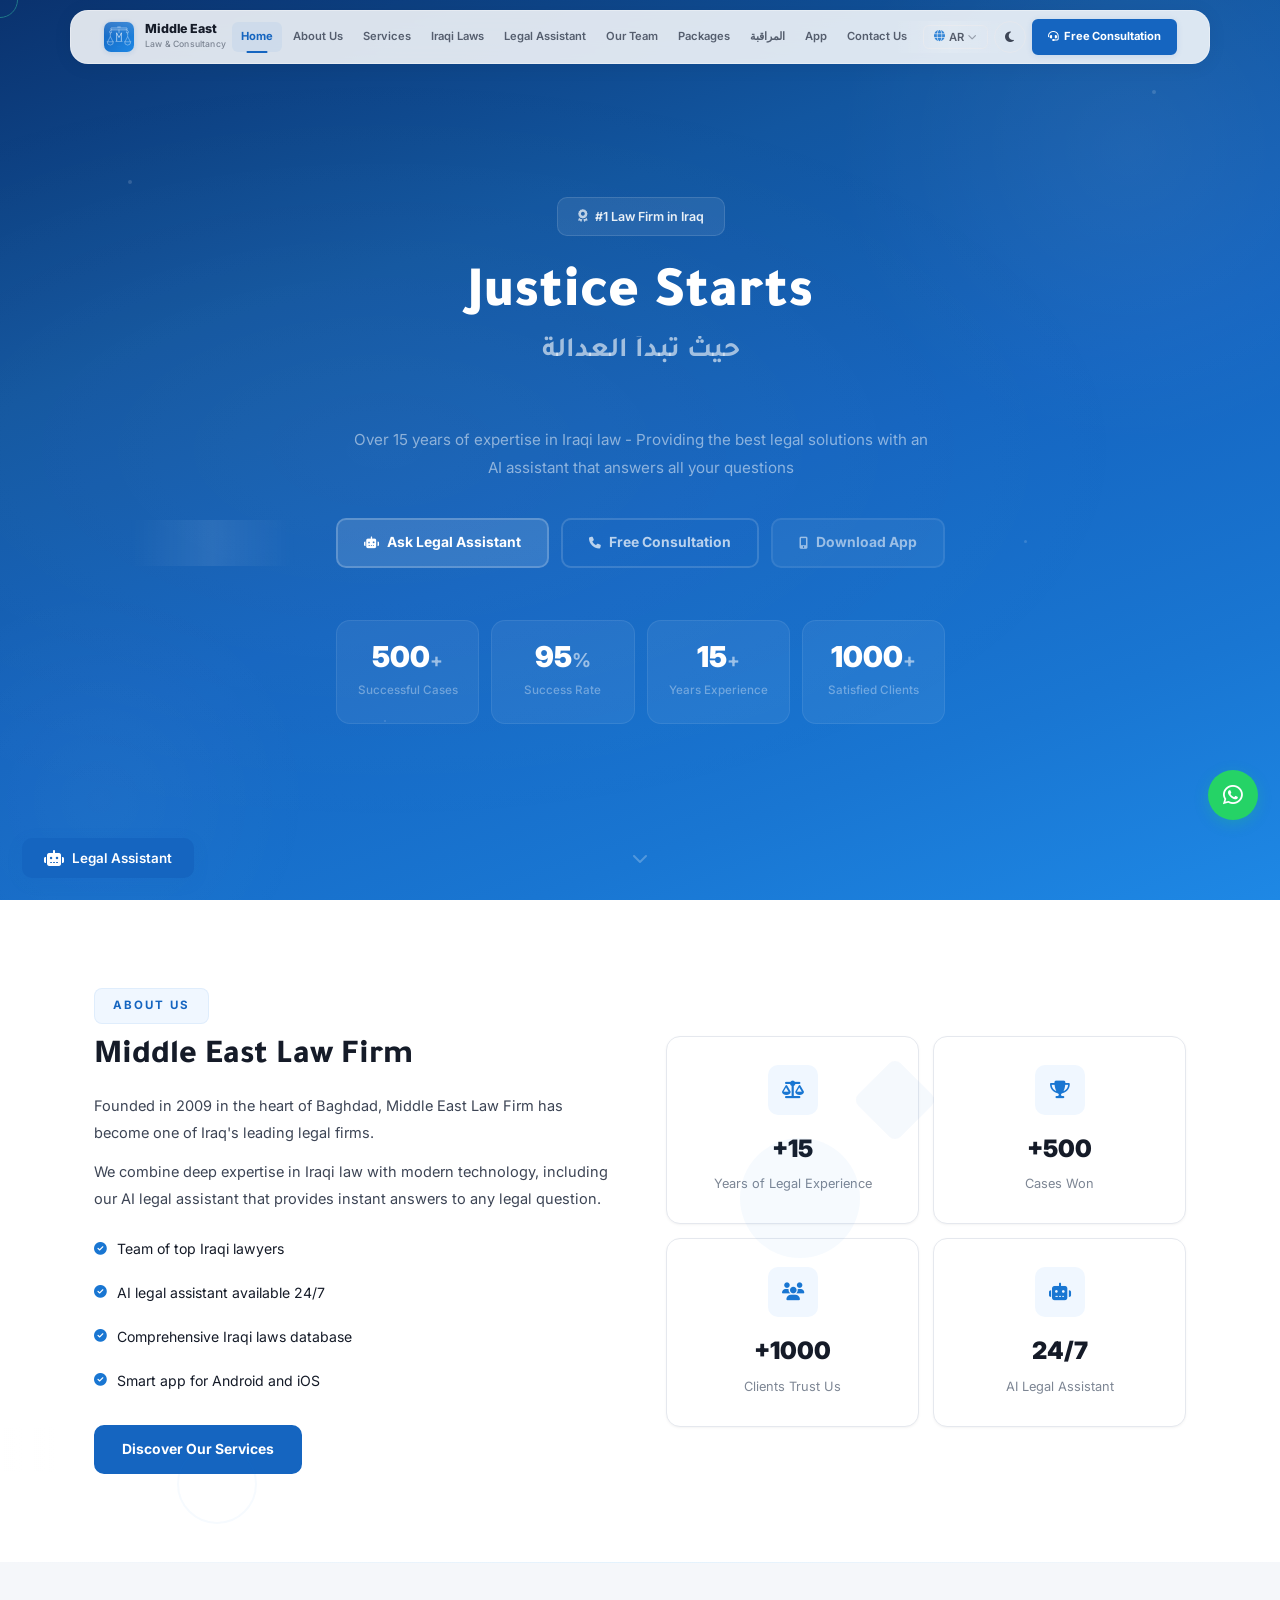
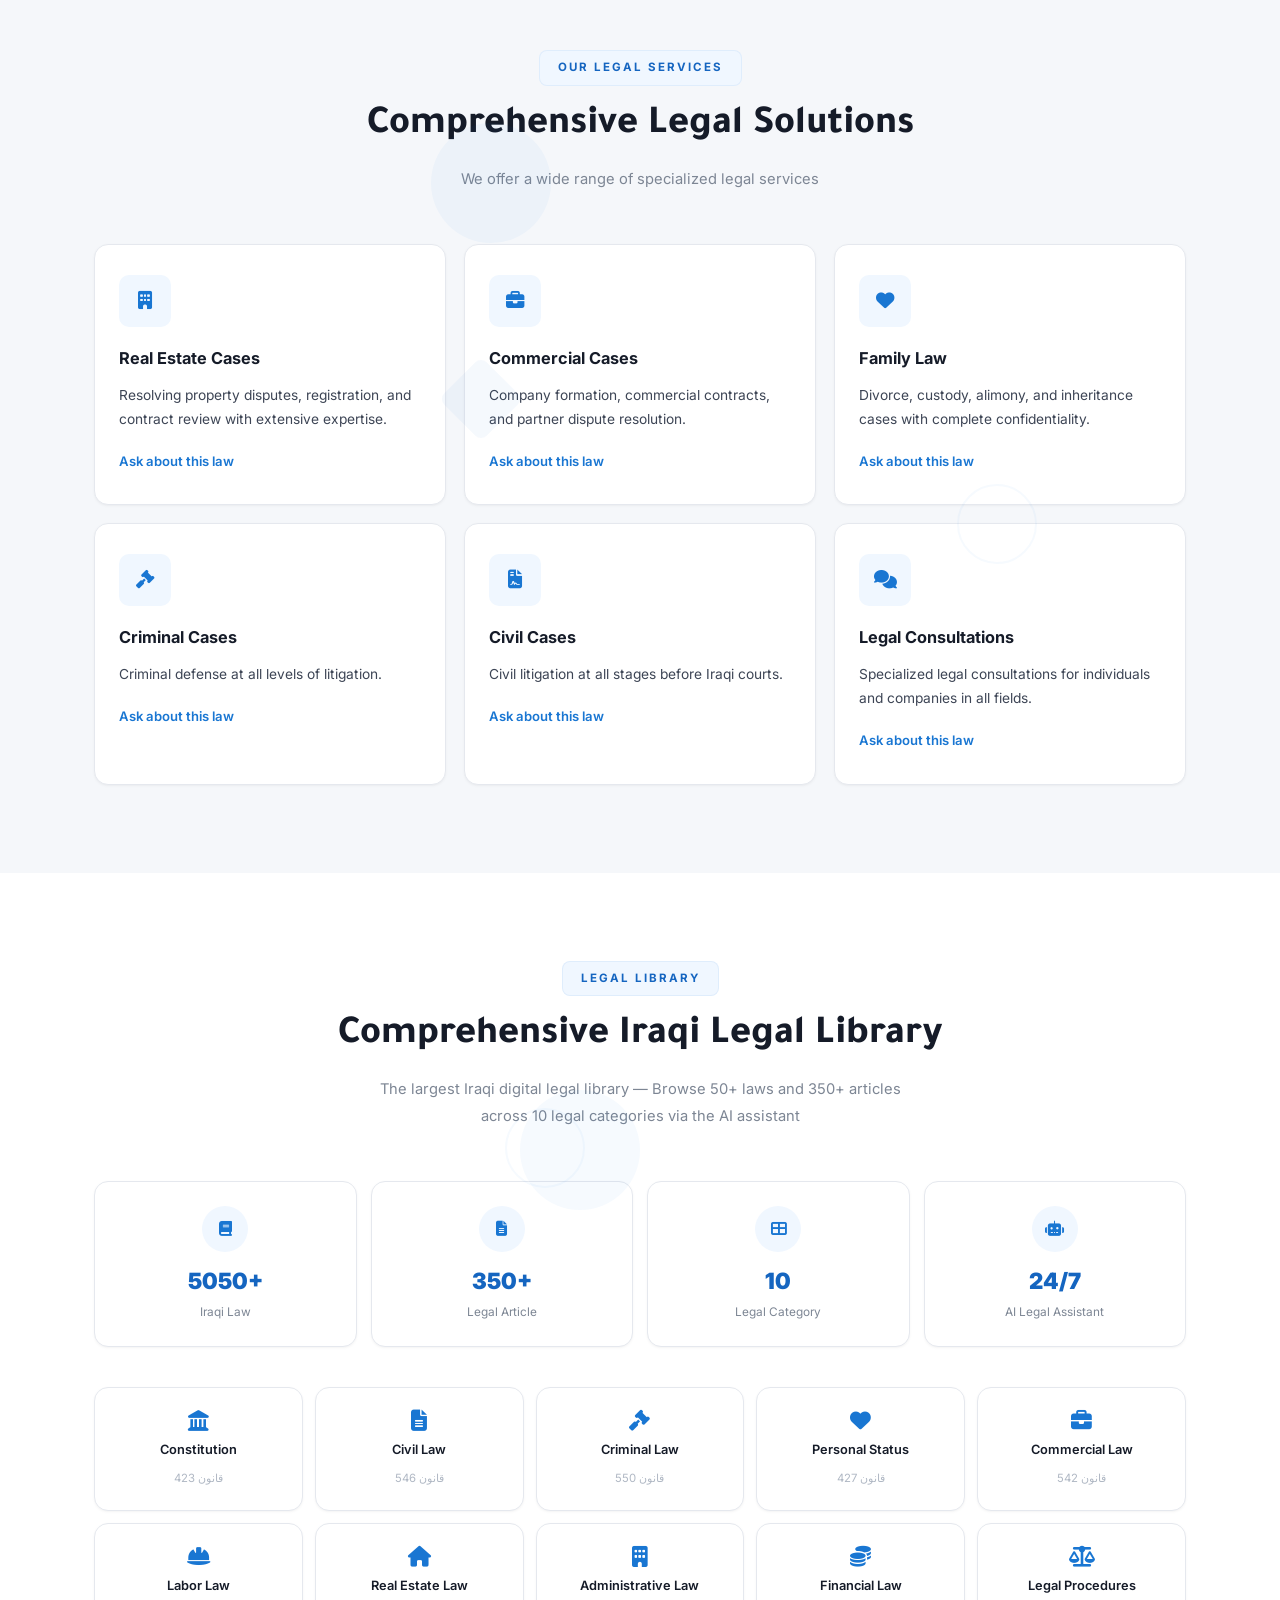
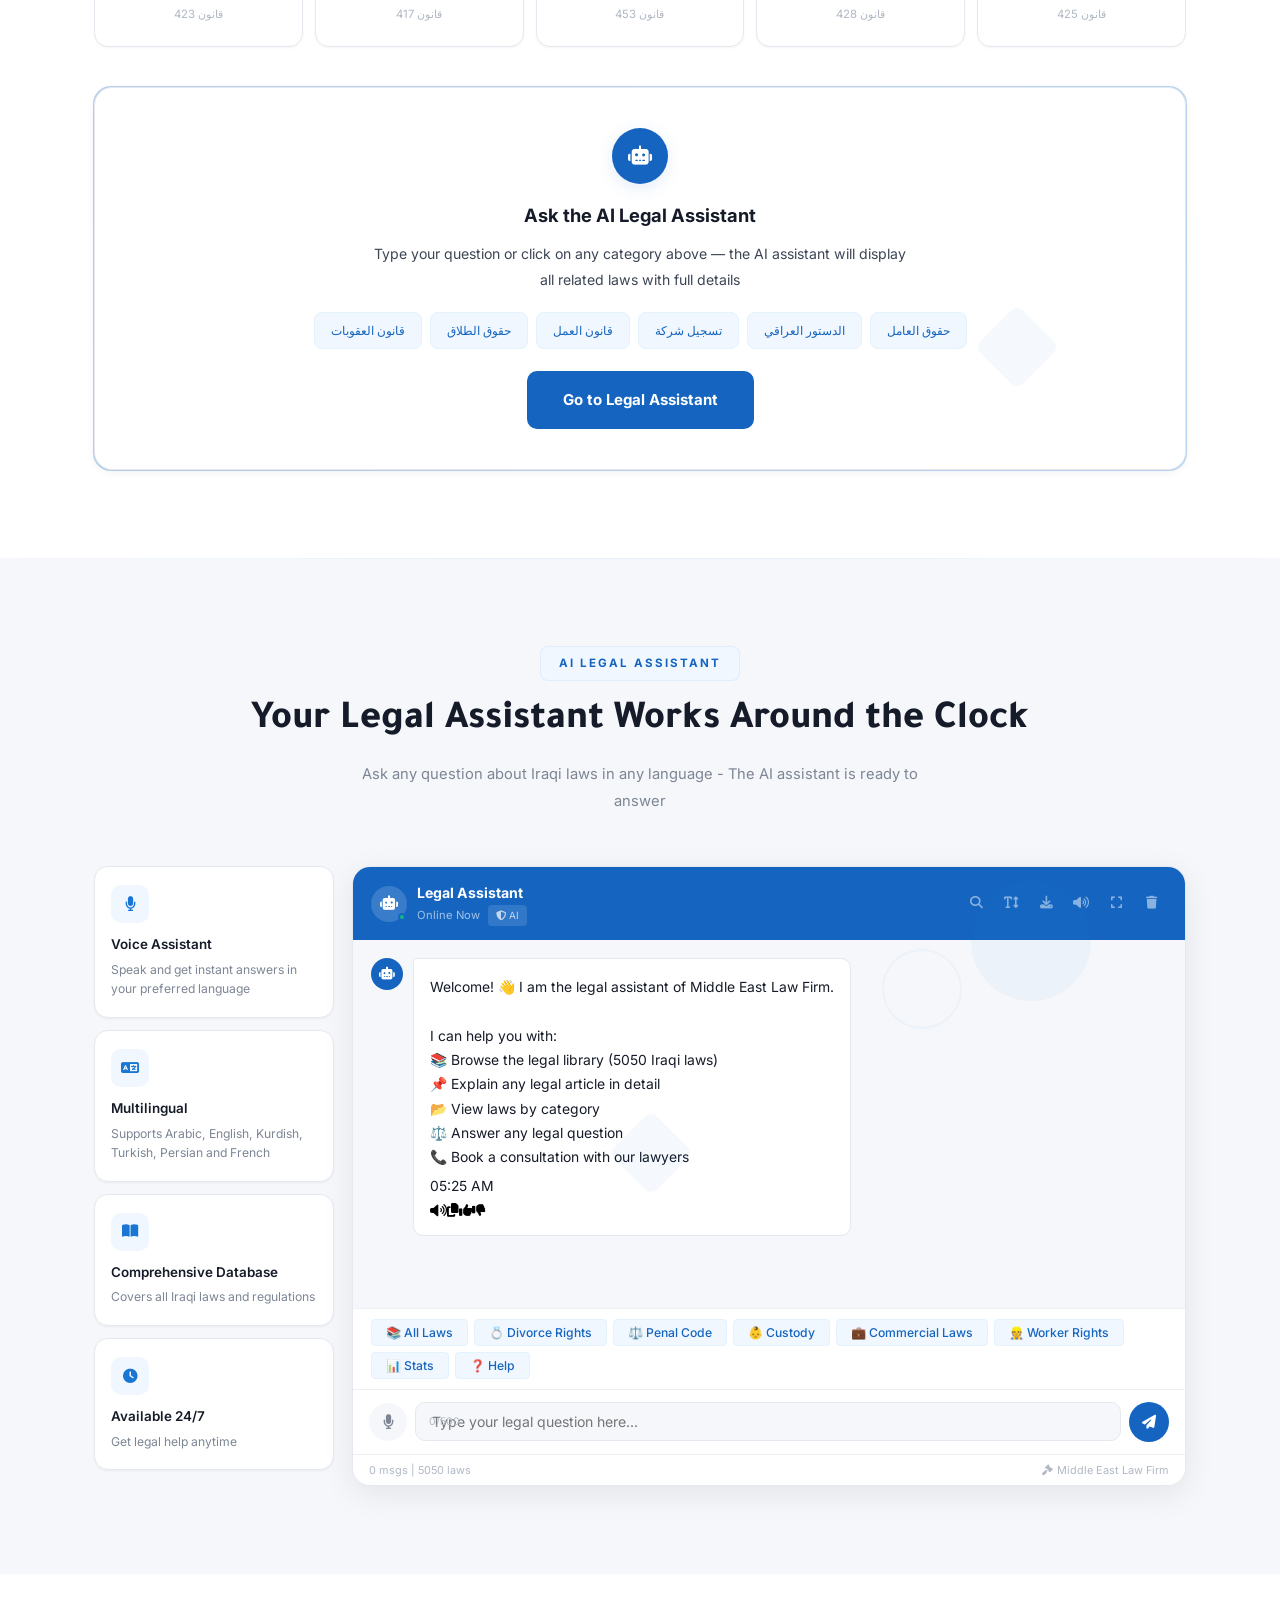
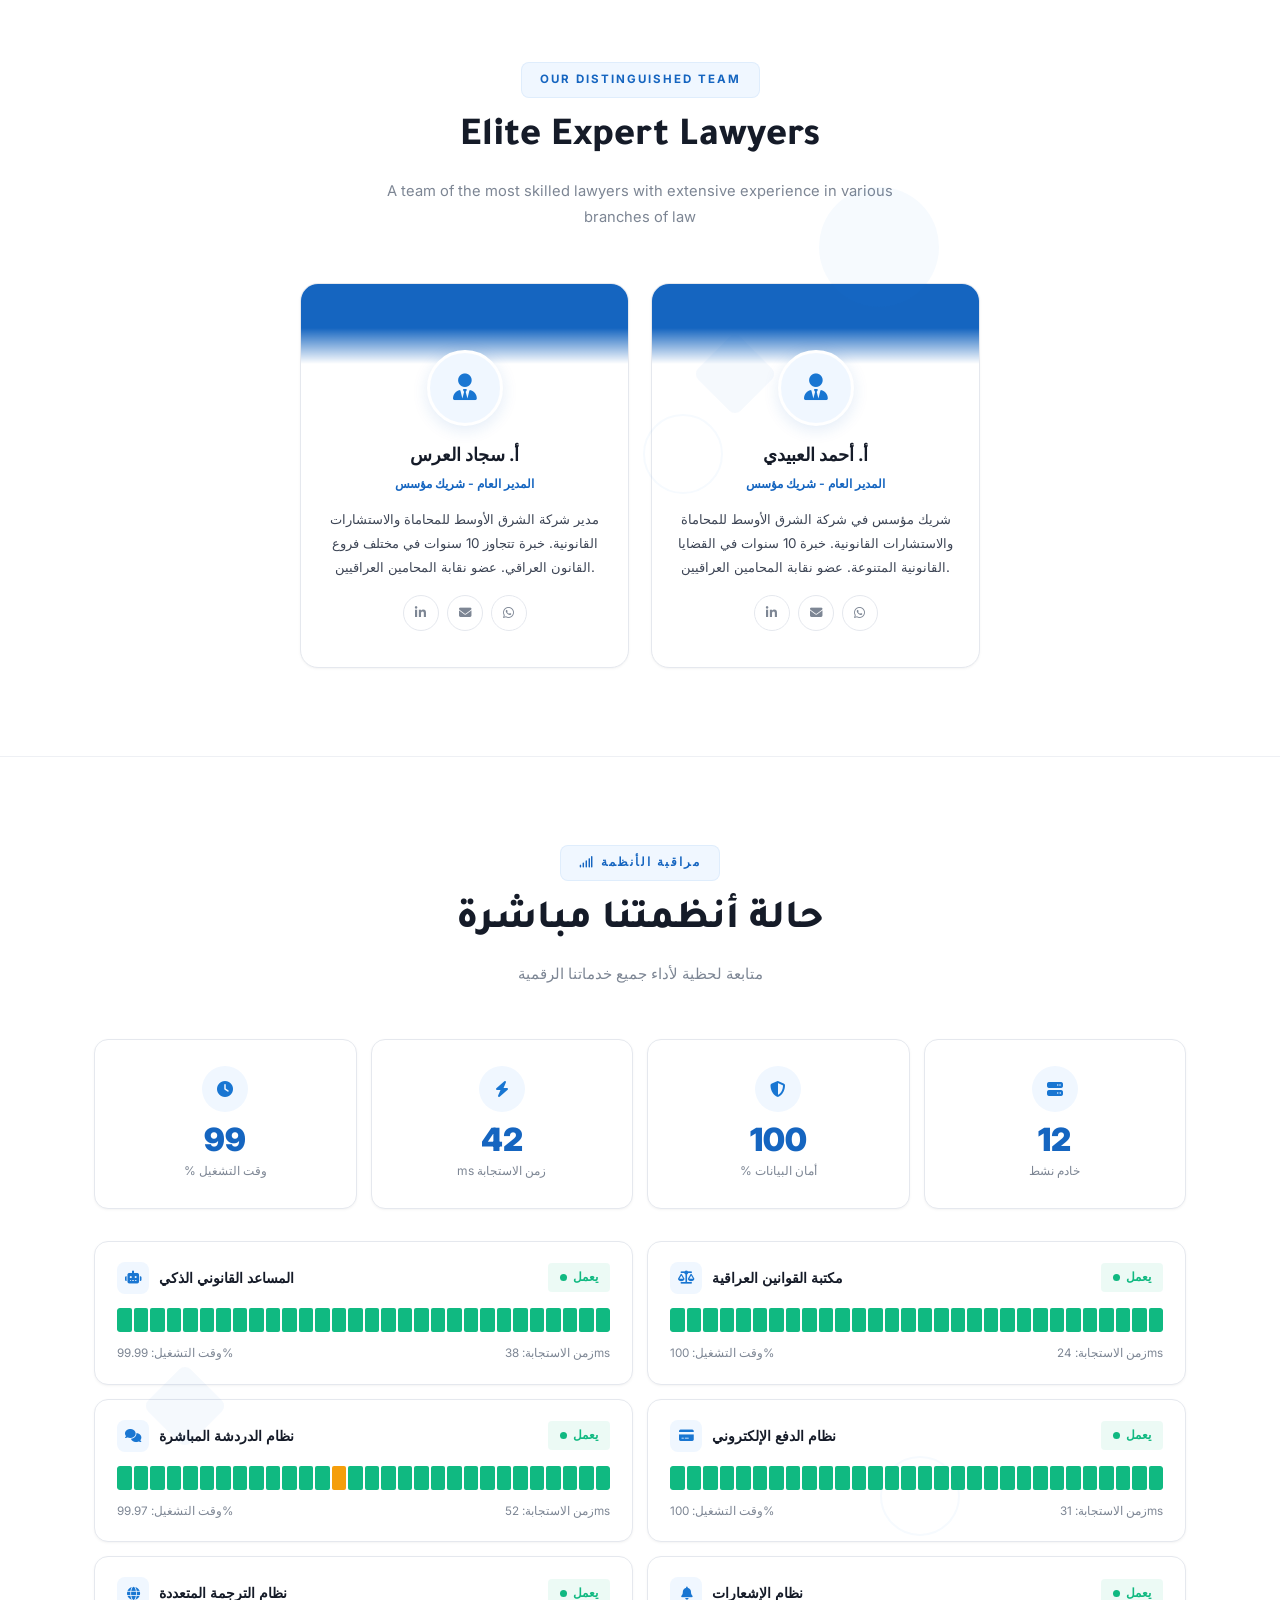
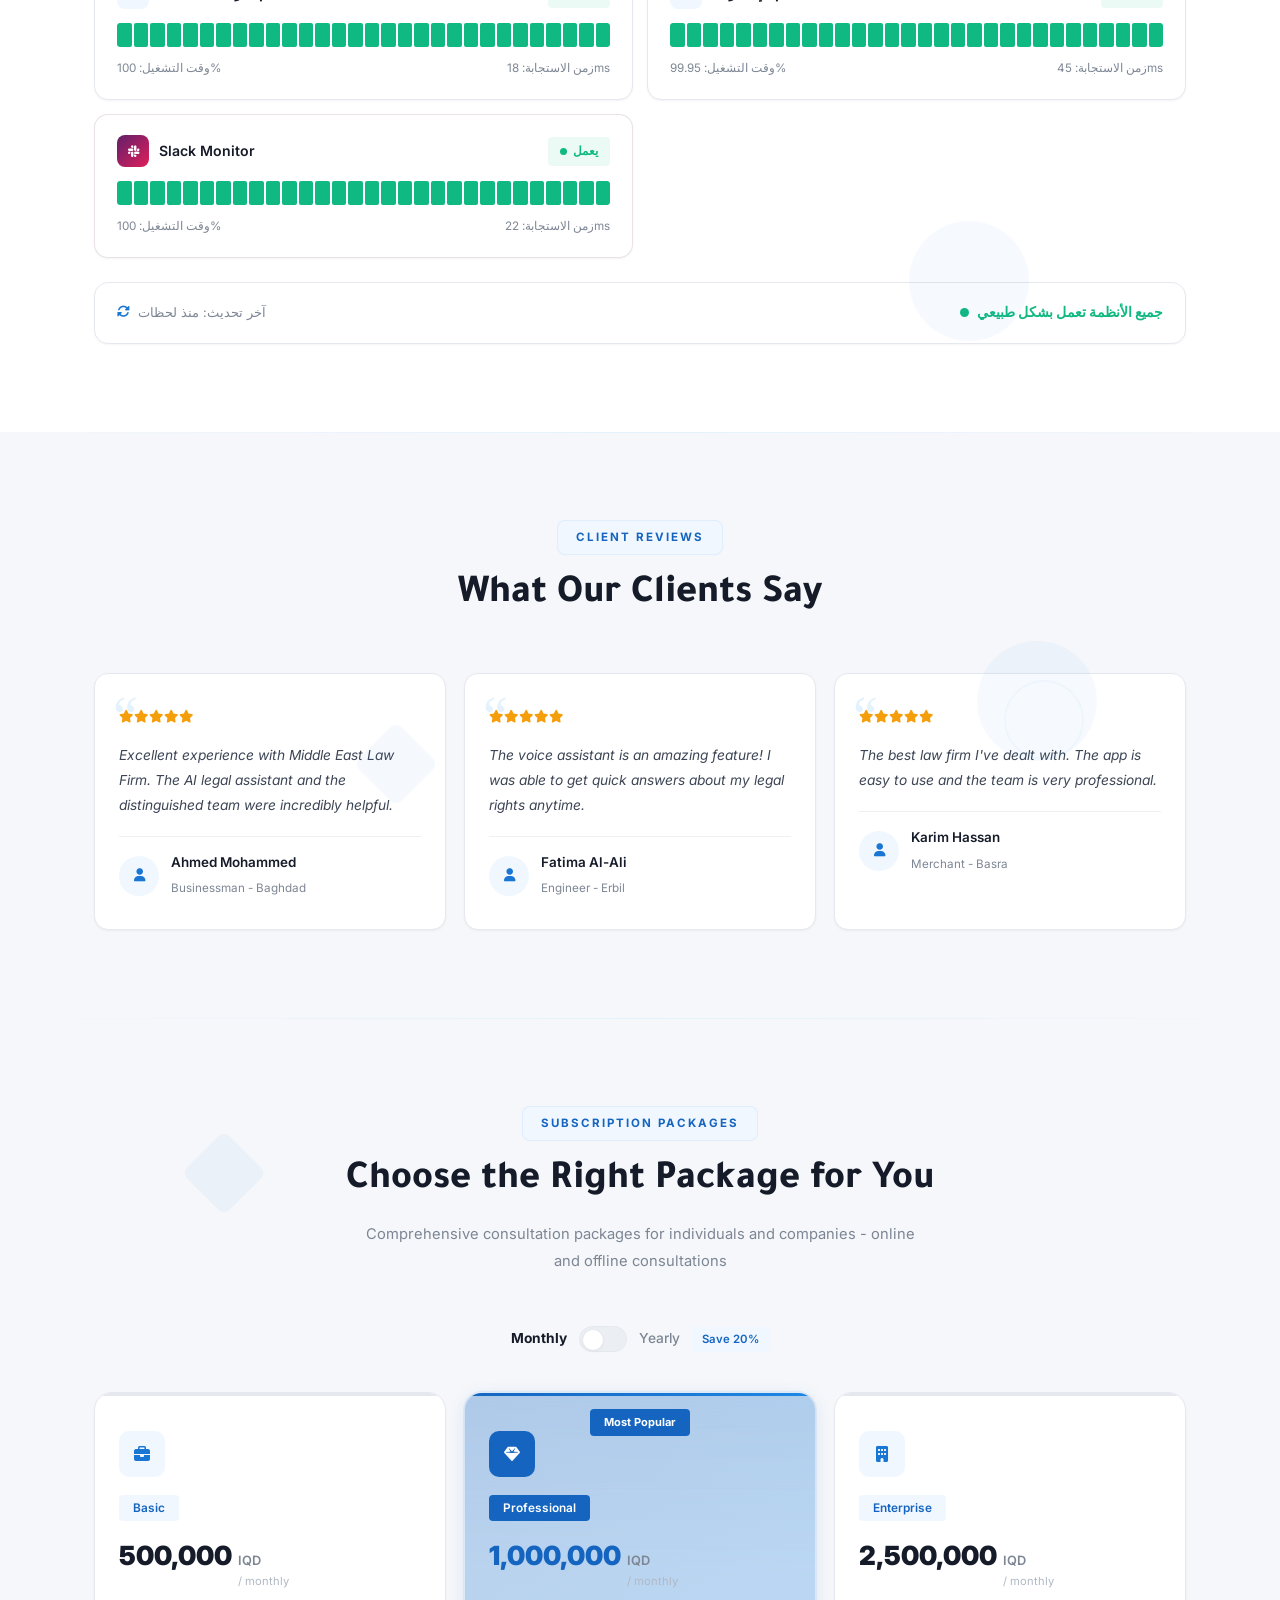
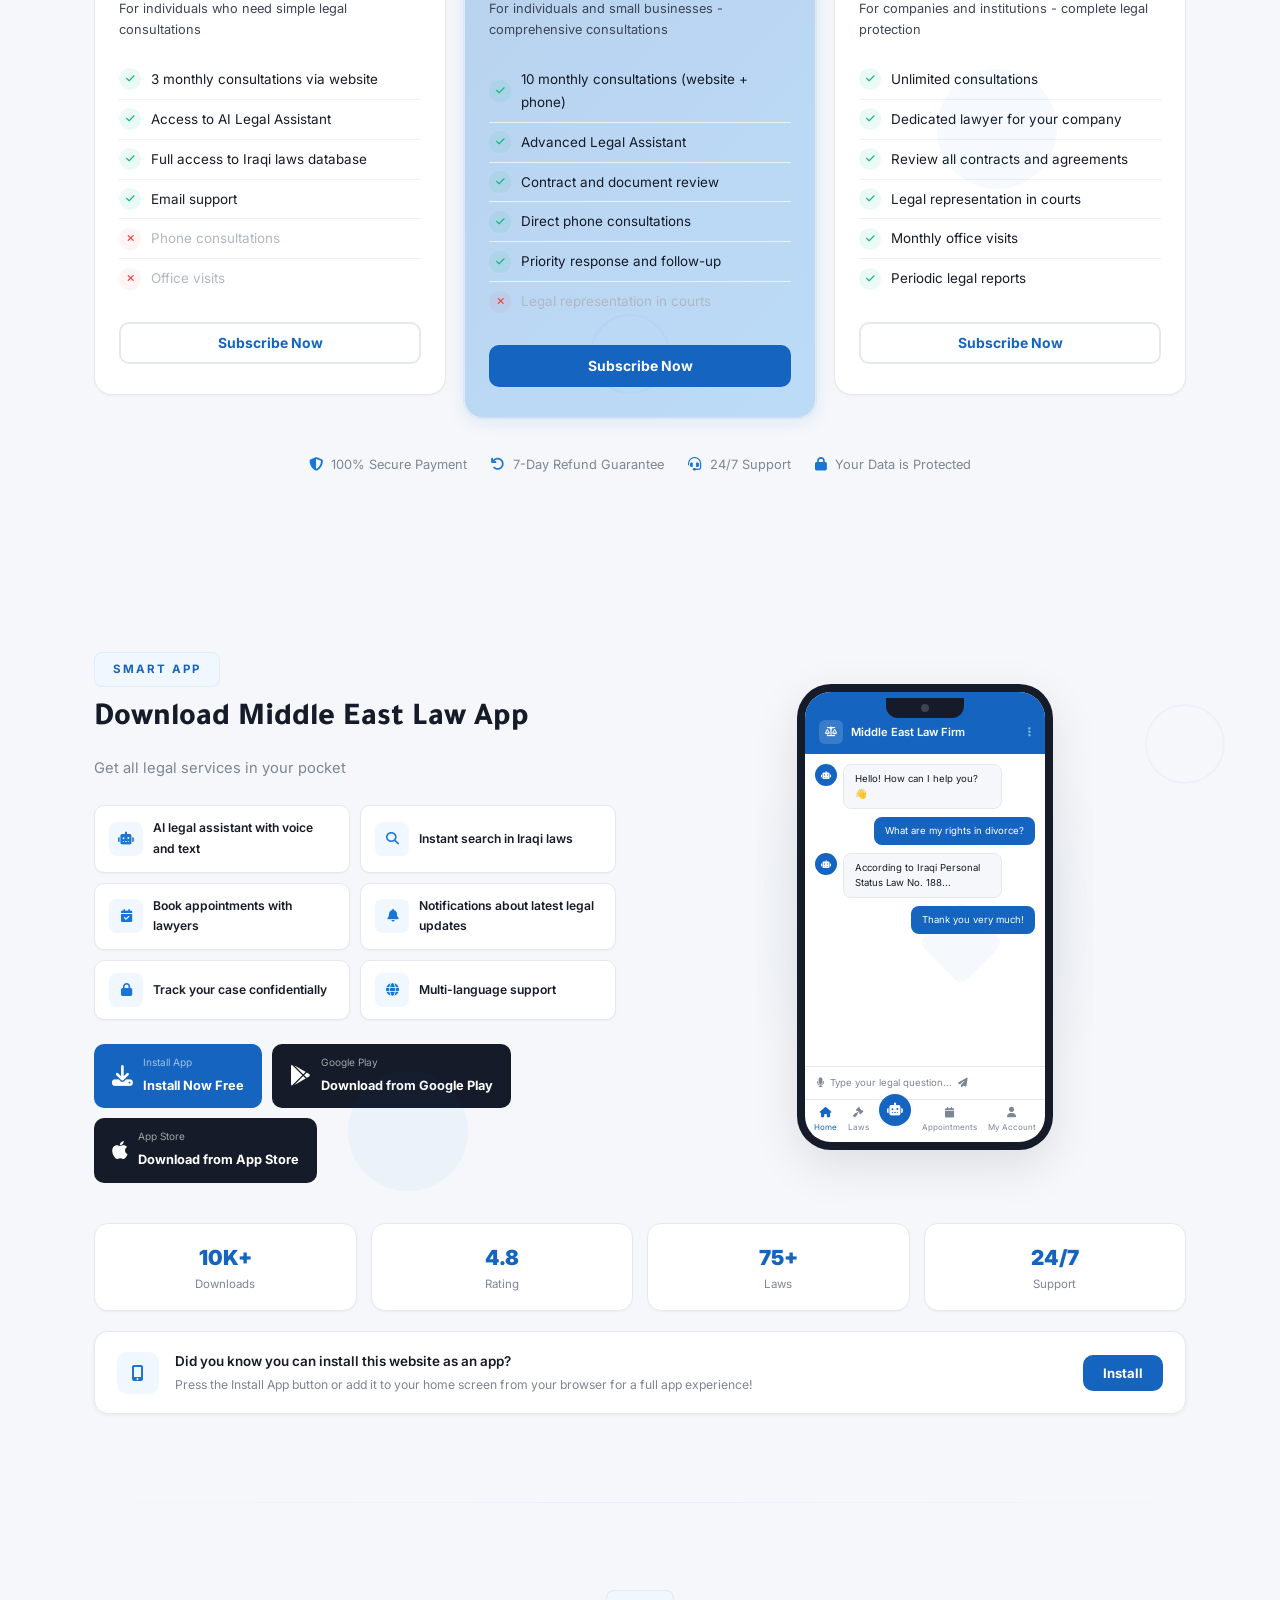
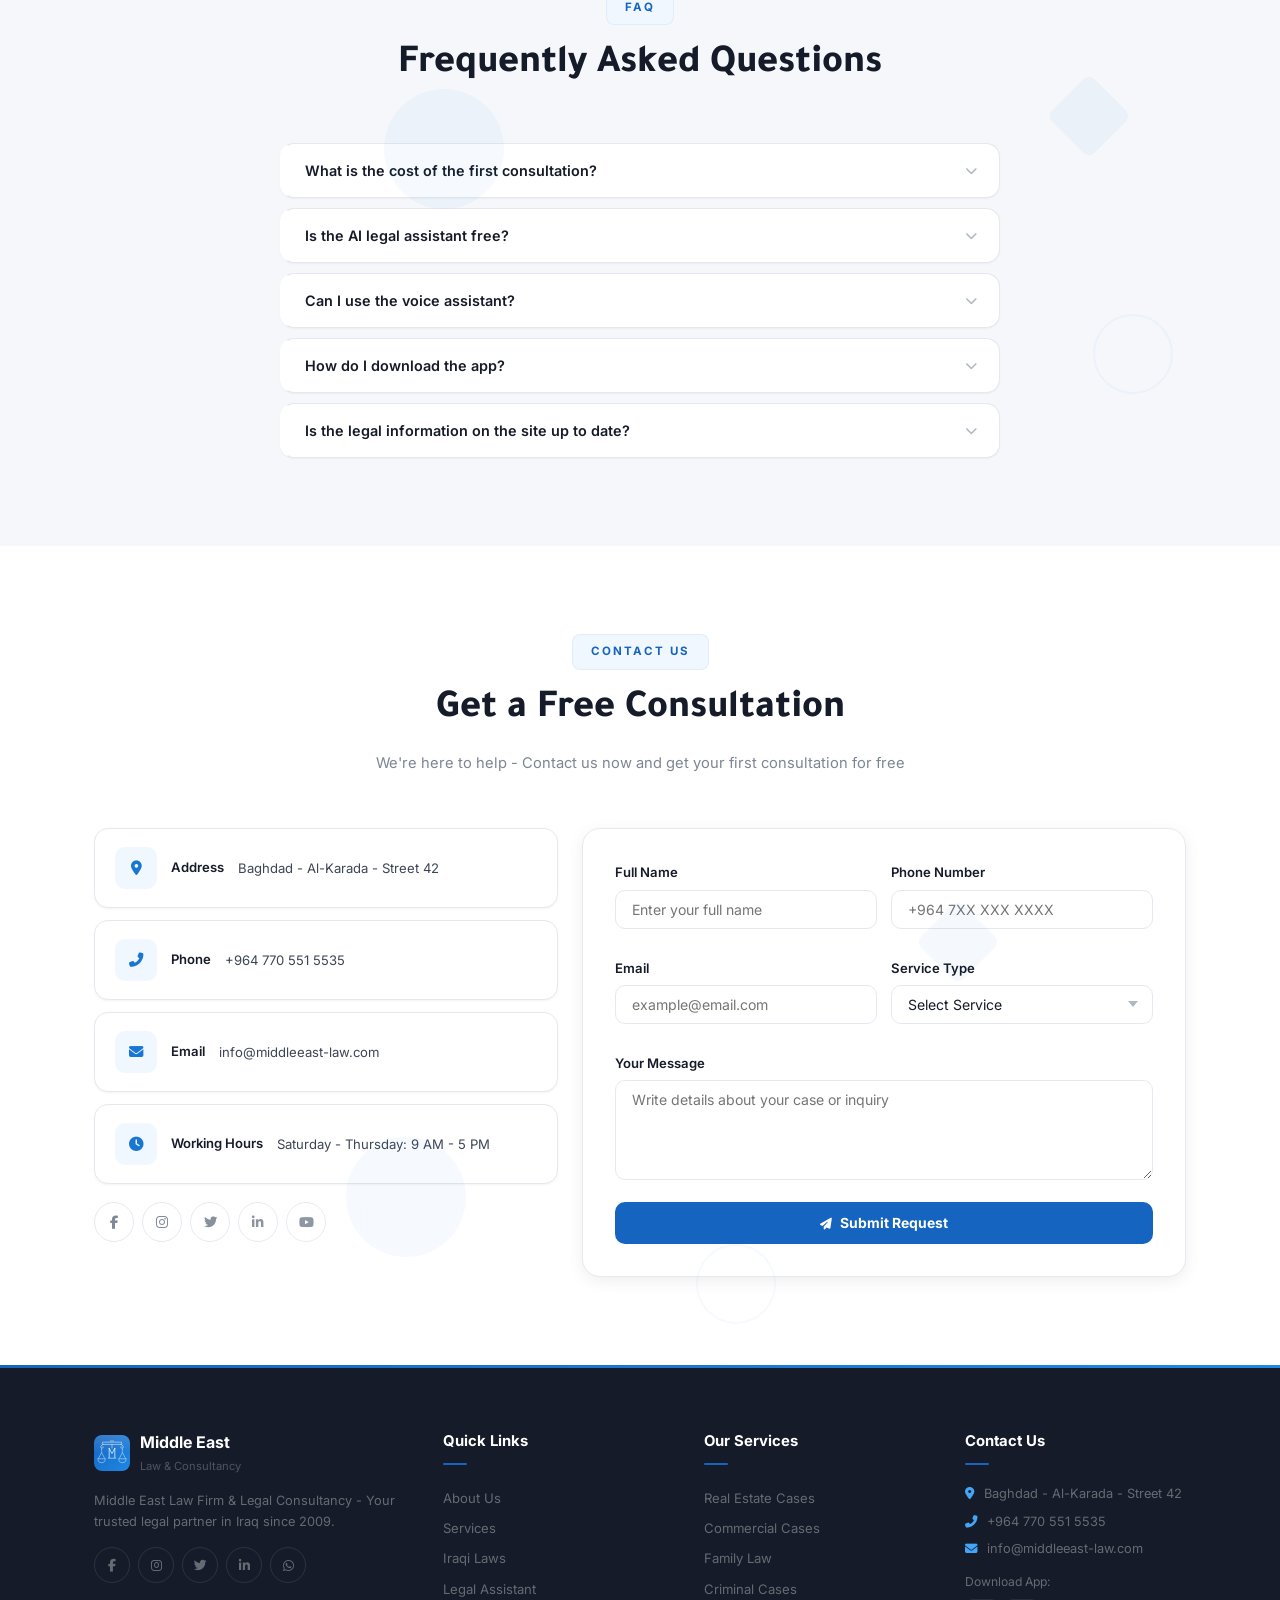
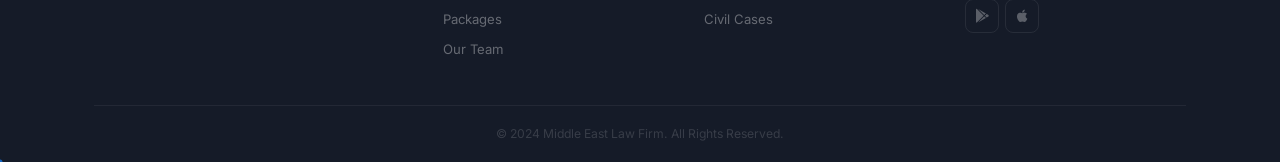
==== commit 4d178b1c: "v42 — floating nav, section redesigns, translations, Slack Monitor, motion graphics, hero particles" ====
--- a/index.html
+++ b/index.html
@@ -13,13 +13,13 @@
 <link rel="preconnect" href="https://fonts.gstatic.com" crossorigin>
 <link href="https://fonts.googleapis.com/css2?family=Tajawal:wght@300;400;500;700;800;900&family=Inter:wght@300;400;500;600;700;800&display=swap" rel="stylesheet">
 <link rel="stylesheet" href="https://cdnjs.cloudflare.com/ajax/libs/font-awesome/6.5.1/css/all.min.css">
-<link rel="stylesheet" href="style.css?v=41">
+<link rel="stylesheet" href="style.css?v=42">
 <noscript><style>.reveal-up,.reveal-left,.reveal-right{opacity:1!important;transform:none!important}.loader{display:none!important}</style></noscript>
 </head>
 <body>
 <script>
 // Force clear old service worker caches
-if('caches' in window){caches.keys().then(function(k){k.forEach(function(n){if(n!=='me-law-v41')caches.delete(n)})});}
+if('caches' in window){caches.keys().then(function(k){k.forEach(function(n){if(n!=='me-law-v42')caches.delete(n)})});}
 </script>
 
 <!-- ===== LOADER ===== -->
@@ -87,6 +87,14 @@
 <section id="hero" class="hero">
   <canvas id="heroCanvas" class="hero__canvas"></canvas>
   <div class="hero__overlay"></div>
+  <div class="hero__particles">
+    <span class="hero__particle"></span>
+    <span class="hero__particle"></span>
+    <span class="hero__particle"></span>
+    <span class="hero__particle"></span>
+    <span class="hero__particle"></span>
+    <span class="hero__particle"></span>
+  </div>
   <div class="container hero__content">
     <div class="hero__badge"><i class="fas fa-award"></i> <span data-i18n="hero.badge">الشركة الأولى في العراق</span></div>
     <h1 class="hero__title">
@@ -446,31 +454,31 @@
 <section id="monitor" class="section section--monitor">
   <div class="container">
     <div class="section__head reveal-up">
-      <span class="section__tag"><i class="fas fa-signal"></i> مراقبة الخدمات</span>
-      <h2 class="section__title" data-i18n="monitor.title">حالة الخدمات — Slack Monitor</h2>
-      <p class="section__sub" data-i18n="monitor.sub">نراقب جميع خدماتنا على مدار الساعة لضمان أعلى مستوى من الأداء والاستمرارية</p>
+      <span class="section__tag" data-i18n="monitor.tag"><i class="fas fa-signal"></i> مراقبة الأنظمة</span>
+      <h2 class="section__title" data-i18n="monitor.title">حالة أنظمتنا مباشرة</h2>
+      <p class="section__sub" data-i18n="monitor.subtitle">متابعة لحظية لأداء جميع خدماتنا الرقمية</p>
     </div>
 
     <div class="monitor-stats reveal-up">
       <div class="monitor-stat">
         <div class="monitor-stat__icon"><i class="fas fa-clock"></i></div>
         <div class="monitor-stat__num" data-count="99">0</div>
-        <div class="monitor-stat__label">% وقت التشغيل</div>
+        <div class="monitor-stat__label" data-i18n="monitor.statUptime">% وقت التشغيل</div>
       </div>
       <div class="monitor-stat">
         <div class="monitor-stat__icon"><i class="fas fa-bolt"></i></div>
         <div class="monitor-stat__num" data-count="42">0</div>
-        <div class="monitor-stat__label">ms زمن الاستجابة</div>
+        <div class="monitor-stat__label" data-i18n="monitor.statResponse">ms زمن الاستجابة</div>
       </div>
       <div class="monitor-stat">
         <div class="monitor-stat__icon"><i class="fas fa-shield-halved"></i></div>
         <div class="monitor-stat__num" data-count="100">0</div>
-        <div class="monitor-stat__label">% أمان البيانات</div>
+        <div class="monitor-stat__label" data-i18n="monitor.statSecurity">% أمان البيانات</div>
       </div>
       <div class="monitor-stat">
         <div class="monitor-stat__icon"><i class="fas fa-server"></i></div>
         <div class="monitor-stat__num" data-count="12">0</div>
-        <div class="monitor-stat__label">خادم نشط</div>
+        <div class="monitor-stat__label" data-i18n="monitor.statServers">خادم نشط</div>
       </div>
     </div>
 
@@ -479,95 +487,110 @@
         <div class="monitor-card__header">
           <div class="monitor-card__title">
             <i class="fas fa-robot"></i>
-            <span>المساعد القانوني الذكي</span>
-          </div>
-          <div class="monitor-status monitor-status--up"><span class="monitor-dot"></span> يعمل</div>
+            <span data-i18n="monitor.svc1">المساعد القانوني الذكي</span>
+          </div>
+          <div class="monitor-status monitor-status--up"><span class="monitor-dot"></span> <span data-i18n="monitor.statusUp">يعمل</span></div>
         </div>
         <div class="uptime-bar">
           <div class="uptime-segment uptime--up"></div><div class="uptime-segment uptime--up"></div><div class="uptime-segment uptime--up"></div><div class="uptime-segment uptime--up"></div><div class="uptime-segment uptime--up"></div><div class="uptime-segment uptime--up"></div><div class="uptime-segment uptime--up"></div><div class="uptime-segment uptime--up"></div><div class="uptime-segment uptime--up"></div><div class="uptime-segment uptime--up"></div><div class="uptime-segment uptime--up"></div><div class="uptime-segment uptime--up"></div><div class="uptime-segment uptime--up"></div><div class="uptime-segment uptime--up"></div><div class="uptime-segment uptime--up"></div><div class="uptime-segment uptime--up"></div><div class="uptime-segment uptime--up"></div><div class="uptime-segment uptime--up"></div><div class="uptime-segment uptime--up"></div><div class="uptime-segment uptime--up"></div><div class="uptime-segment uptime--up"></div><div class="uptime-segment uptime--up"></div><div class="uptime-segment uptime--up"></div><div class="uptime-segment uptime--up"></div><div class="uptime-segment uptime--up"></div><div class="uptime-segment uptime--up"></div><div class="uptime-segment uptime--up"></div><div class="uptime-segment uptime--up"></div><div class="uptime-segment uptime--up"></div><div class="uptime-segment uptime--up"></div>
         </div>
-        <div class="monitor-card__meta"><span>وقت التشغيل: 99.99%</span><span>زمن الاستجابة: 38ms</span></div>
+        <div class="monitor-card__meta"><span><span data-i18n="monitor.uptime">وقت التشغيل</span>: 99.99%</span><span><span data-i18n="monitor.responseTime">زمن الاستجابة</span>: 38ms</span></div>
       </div>
 
       <div class="monitor-card">
         <div class="monitor-card__header">
           <div class="monitor-card__title">
             <i class="fas fa-scale-balanced"></i>
-            <span>مكتبة القوانين العراقية</span>
-          </div>
-          <div class="monitor-status monitor-status--up"><span class="monitor-dot"></span> يعمل</div>
+            <span data-i18n="monitor.svc2">مكتبة القوانين العراقية</span>
+          </div>
+          <div class="monitor-status monitor-status--up"><span class="monitor-dot"></span> <span data-i18n="monitor.statusUp">يعمل</span></div>
         </div>
         <div class="uptime-bar">
           <div class="uptime-segment uptime--up"></div><div class="uptime-segment uptime--up"></div><div class="uptime-segment uptime--up"></div><div class="uptime-segment uptime--up"></div><div class="uptime-segment uptime--up"></div><div class="uptime-segment uptime--up"></div><div class="uptime-segment uptime--up"></div><div class="uptime-segment uptime--up"></div><div class="uptime-segment uptime--up"></div><div class="uptime-segment uptime--up"></div><div class="uptime-segment uptime--up"></div><div class="uptime-segment uptime--up"></div><div class="uptime-segment uptime--up"></div><div class="uptime-segment uptime--up"></div><div class="uptime-segment uptime--up"></div><div class="uptime-segment uptime--up"></div><div class="uptime-segment uptime--up"></div><div class="uptime-segment uptime--up"></div><div class="uptime-segment uptime--up"></div><div class="uptime-segment uptime--up"></div><div class="uptime-segment uptime--up"></div><div class="uptime-segment uptime--up"></div><div class="uptime-segment uptime--up"></div><div class="uptime-segment uptime--up"></div><div class="uptime-segment uptime--up"></div><div class="uptime-segment uptime--up"></div><div class="uptime-segment uptime--up"></div><div class="uptime-segment uptime--up"></div><div class="uptime-segment uptime--up"></div><div class="uptime-segment uptime--up"></div>
         </div>
-        <div class="monitor-card__meta"><span>وقت التشغيل: 100%</span><span>زمن الاستجابة: 24ms</span></div>
+        <div class="monitor-card__meta"><span><span data-i18n="monitor.uptime">وقت التشغيل</span>: 100%</span><span><span data-i18n="monitor.responseTime">زمن الاستجابة</span>: 24ms</span></div>
       </div>
 
       <div class="monitor-card">
         <div class="monitor-card__header">
           <div class="monitor-card__title">
             <i class="fas fa-comments"></i>
-            <span>نظام الدردشة المباشرة</span>
-          </div>
-          <div class="monitor-status monitor-status--up"><span class="monitor-dot"></span> يعمل</div>
+            <span data-i18n="monitor.svc3">نظام الدردشة المباشرة</span>
+          </div>
+          <div class="monitor-status monitor-status--up"><span class="monitor-dot"></span> <span data-i18n="monitor.statusUp">يعمل</span></div>
         </div>
         <div class="uptime-bar">
           <div class="uptime-segment uptime--up"></div><div class="uptime-segment uptime--up"></div><div class="uptime-segment uptime--up"></div><div class="uptime-segment uptime--up"></div><div class="uptime-segment uptime--up"></div><div class="uptime-segment uptime--up"></div><div class="uptime-segment uptime--up"></div><div class="uptime-segment uptime--up"></div><div class="uptime-segment uptime--up"></div><div class="uptime-segment uptime--up"></div><div class="uptime-segment uptime--up"></div><div class="uptime-segment uptime--up"></div><div class="uptime-segment uptime--up"></div><div class="uptime-segment uptime--warn"></div><div class="uptime-segment uptime--up"></div><div class="uptime-segment uptime--up"></div><div class="uptime-segment uptime--up"></div><div class="uptime-segment uptime--up"></div><div class="uptime-segment uptime--up"></div><div class="uptime-segment uptime--up"></div><div class="uptime-segment uptime--up"></div><div class="uptime-segment uptime--up"></div><div class="uptime-segment uptime--up"></div><div class="uptime-segment uptime--up"></div><div class="uptime-segment uptime--up"></div><div class="uptime-segment uptime--up"></div><div class="uptime-segment uptime--up"></div><div class="uptime-segment uptime--up"></div><div class="uptime-segment uptime--up"></div><div class="uptime-segment uptime--up"></div>
         </div>
-        <div class="monitor-card__meta"><span>وقت التشغيل: 99.97%</span><span>زمن الاستجابة: 52ms</span></div>
+        <div class="monitor-card__meta"><span><span data-i18n="monitor.uptime">وقت التشغيل</span>: 99.97%</span><span><span data-i18n="monitor.responseTime">زمن الاستجابة</span>: 52ms</span></div>
       </div>
 
       <div class="monitor-card">
         <div class="monitor-card__header">
           <div class="monitor-card__title">
             <i class="fas fa-credit-card"></i>
-            <span>نظام الدفع الإلكتروني</span>
-          </div>
-          <div class="monitor-status monitor-status--up"><span class="monitor-dot"></span> يعمل</div>
+            <span data-i18n="monitor.svc4">نظام الدفع الإلكتروني</span>
+          </div>
+          <div class="monitor-status monitor-status--up"><span class="monitor-dot"></span> <span data-i18n="monitor.statusUp">يعمل</span></div>
         </div>
         <div class="uptime-bar">
           <div class="uptime-segment uptime--up"></div><div class="uptime-segment uptime--up"></div><div class="uptime-segment uptime--up"></div><div class="uptime-segment uptime--up"></div><div class="uptime-segment uptime--up"></div><div class="uptime-segment uptime--up"></div><div class="uptime-segment uptime--up"></div><div class="uptime-segment uptime--up"></div><div class="uptime-segment uptime--up"></div><div class="uptime-segment uptime--up"></div><div class="uptime-segment uptime--up"></div><div class="uptime-segment uptime--up"></div><div class="uptime-segment uptime--up"></div><div class="uptime-segment uptime--up"></div><div class="uptime-segment uptime--up"></div><div class="uptime-segment uptime--up"></div><div class="uptime-segment uptime--up"></div><div class="uptime-segment uptime--up"></div><div class="uptime-segment uptime--up"></div><div class="uptime-segment uptime--up"></div><div class="uptime-segment uptime--up"></div><div class="uptime-segment uptime--up"></div><div class="uptime-segment uptime--up"></div><div class="uptime-segment uptime--up"></div><div class="uptime-segment uptime--up"></div><div class="uptime-segment uptime--up"></div><div class="uptime-segment uptime--up"></div><div class="uptime-segment uptime--up"></div><div class="uptime-segment uptime--up"></div><div class="uptime-segment uptime--up"></div>
         </div>
-        <div class="monitor-card__meta"><span>وقت التشغيل: 100%</span><span>زمن الاستجابة: 31ms</span></div>
+        <div class="monitor-card__meta"><span><span data-i18n="monitor.uptime">وقت التشغيل</span>: 100%</span><span><span data-i18n="monitor.responseTime">زمن الاستجابة</span>: 31ms</span></div>
       </div>
 
       <div class="monitor-card">
         <div class="monitor-card__header">
           <div class="monitor-card__title">
             <i class="fas fa-globe"></i>
-            <span>نظام الترجمة المتعددة</span>
-          </div>
-          <div class="monitor-status monitor-status--up"><span class="monitor-dot"></span> يعمل</div>
+            <span data-i18n="monitor.svc5">نظام الترجمة المتعددة</span>
+          </div>
+          <div class="monitor-status monitor-status--up"><span class="monitor-dot"></span> <span data-i18n="monitor.statusUp">يعمل</span></div>
         </div>
         <div class="uptime-bar">
           <div class="uptime-segment uptime--up"></div><div class="uptime-segment uptime--up"></div><div class="uptime-segment uptime--up"></div><div class="uptime-segment uptime--up"></div><div class="uptime-segment uptime--up"></div><div class="uptime-segment uptime--up"></div><div class="uptime-segment uptime--up"></div><div class="uptime-segment uptime--up"></div><div class="uptime-segment uptime--up"></div><div class="uptime-segment uptime--up"></div><div class="uptime-segment uptime--up"></div><div class="uptime-segment uptime--up"></div><div class="uptime-segment uptime--up"></div><div class="uptime-segment uptime--up"></div><div class="uptime-segment uptime--up"></div><div class="uptime-segment uptime--up"></div><div class="uptime-segment uptime--up"></div><div class="uptime-segment uptime--up"></div><div class="uptime-segment uptime--up"></div><div class="uptime-segment uptime--up"></div><div class="uptime-segment uptime--up"></div><div class="uptime-segment uptime--up"></div><div class="uptime-segment uptime--up"></div><div class="uptime-segment uptime--up"></div><div class="uptime-segment uptime--up"></div><div class="uptime-segment uptime--up"></div><div class="uptime-segment uptime--up"></div><div class="uptime-segment uptime--up"></div><div class="uptime-segment uptime--up"></div><div class="uptime-segment uptime--up"></div>
         </div>
-        <div class="monitor-card__meta"><span>وقت التشغيل: 100%</span><span>زمن الاستجابة: 18ms</span></div>
+        <div class="monitor-card__meta"><span><span data-i18n="monitor.uptime">وقت التشغيل</span>: 100%</span><span><span data-i18n="monitor.responseTime">زمن الاستجابة</span>: 18ms</span></div>
       </div>
 
       <div class="monitor-card">
         <div class="monitor-card__header">
           <div class="monitor-card__title">
             <i class="fas fa-bell"></i>
-            <span>نظام الإشعارات</span>
-          </div>
-          <div class="monitor-status monitor-status--up"><span class="monitor-dot"></span> يعمل</div>
+            <span data-i18n="monitor.svc6">نظام الإشعارات</span>
+          </div>
+          <div class="monitor-status monitor-status--up"><span class="monitor-dot"></span> <span data-i18n="monitor.statusUp">يعمل</span></div>
         </div>
         <div class="uptime-bar">
           <div class="uptime-segment uptime--up"></div><div class="uptime-segment uptime--up"></div><div class="uptime-segment uptime--up"></div><div class="uptime-segment uptime--up"></div><div class="uptime-segment uptime--up"></div><div class="uptime-segment uptime--up"></div><div class="uptime-segment uptime--up"></div><div class="uptime-segment uptime--up"></div><div class="uptime-segment uptime--up"></div><div class="uptime-segment uptime--up"></div><div class="uptime-segment uptime--up"></div><div class="uptime-segment uptime--up"></div><div class="uptime-segment uptime--up"></div><div class="uptime-segment uptime--up"></div><div class="uptime-segment uptime--up"></div><div class="uptime-segment uptime--up"></div><div class="uptime-segment uptime--up"></div><div class="uptime-segment uptime--up"></div><div class="uptime-segment uptime--up"></div><div class="uptime-segment uptime--up"></div><div class="uptime-segment uptime--up"></div><div class="uptime-segment uptime--up"></div><div class="uptime-segment uptime--up"></div><div class="uptime-segment uptime--up"></div><div class="uptime-segment uptime--up"></div><div class="uptime-segment uptime--up"></div><div class="uptime-segment uptime--up"></div><div class="uptime-segment uptime--up"></div><div class="uptime-segment uptime--up"></div><div class="uptime-segment uptime--up"></div>
         </div>
-        <div class="monitor-card__meta"><span>وقت التشغيل: 99.95%</span><span>زمن الاستجابة: 45ms</span></div>
+        <div class="monitor-card__meta"><span><span data-i18n="monitor.uptime">وقت التشغيل</span>: 99.95%</span><span><span data-i18n="monitor.responseTime">زمن الاستجابة</span>: 45ms</span></div>
+      </div>
+
+      <!-- Slack Monitor Card -->
+      <div class="monitor-card monitor-card--slack">
+        <div class="monitor-card__header">
+          <div class="monitor-card__title">
+            <i class="fab fa-slack"></i>
+            <span data-i18n="monitor.svc7">Slack Monitor</span>
+          </div>
+          <div class="monitor-status monitor-status--up"><span class="monitor-dot"></span> <span data-i18n="monitor.statusUp">يعمل</span></div>
+        </div>
+        <div class="uptime-bar">
+          <div class="uptime-segment uptime--up"></div><div class="uptime-segment uptime--up"></div><div class="uptime-segment uptime--up"></div><div class="uptime-segment uptime--up"></div><div class="uptime-segment uptime--up"></div><div class="uptime-segment uptime--up"></div><div class="uptime-segment uptime--up"></div><div class="uptime-segment uptime--up"></div><div class="uptime-segment uptime--up"></div><div class="uptime-segment uptime--up"></div><div class="uptime-segment uptime--up"></div><div class="uptime-segment uptime--up"></div><div class="uptime-segment uptime--up"></div><div class="uptime-segment uptime--up"></div><div class="uptime-segment uptime--up"></div><div class="uptime-segment uptime--up"></div><div class="uptime-segment uptime--up"></div><div class="uptime-segment uptime--up"></div><div class="uptime-segment uptime--up"></div><div class="uptime-segment uptime--up"></div><div class="uptime-segment uptime--up"></div><div class="uptime-segment uptime--up"></div><div class="uptime-segment uptime--up"></div><div class="uptime-segment uptime--up"></div><div class="uptime-segment uptime--up"></div><div class="uptime-segment uptime--up"></div><div class="uptime-segment uptime--up"></div><div class="uptime-segment uptime--up"></div><div class="uptime-segment uptime--up"></div><div class="uptime-segment uptime--up"></div>
+        </div>
+        <div class="monitor-card__meta"><span><span data-i18n="monitor.uptime">وقت التشغيل</span>: 100%</span><span><span data-i18n="monitor.responseTime">زمن الاستجابة</span>: 22ms</span></div>
       </div>
     </div>
 
     <div class="monitor-footer reveal-up">
       <div class="monitor-updated">
         <i class="fas fa-sync-alt"></i>
-        <span>آخر تحديث: منذ لحظات</span>
+        <span data-i18n="monitor.lastUpdate">آخر تحديث: منذ لحظات</span>
       </div>
       <div class="monitor-overall">
         <span class="monitor-dot monitor-dot--lg"></span>
-        <strong>جميع الأنظمة تعمل بشكل طبيعي</strong>
+        <strong data-i18n="monitor.allSystemsOk">جميع الأنظمة تعمل بشكل طبيعي</strong>
       </div>
     </div>
   </div>
@@ -1050,22 +1073,22 @@
 <!-- ===== TOAST ===== -->
 <div class="toast-container" id="toastContainer"></div>
 
-<script src="laws-data.js?v=41"></script>
-<script src="laws-data-2.js?v=41"></script>
-<script src="laws-data-3.js?v=41"></script>
-<script src="laws-data-4.js?v=41"></script>
-<script src="laws-data-5.js?v=41"></script>
-<script src="laws-data-6.js?v=41"></script>
-<script src="laws-data-7.js?v=41"></script>
-<script src="laws-data-8.js?v=41"></script>
-<script src="laws-data-9.js?v=41"></script>
-<script src="laws-data-10.js?v=41"></script>
-<script src="ai-engine.js?v=41"></script>
-<script src="script.js?v=41"></script>
-<script src="lang-data.js?v=41"></script>
-<script src="language-system.js?v=41"></script>
-<script src="admin-bridge.js?v=41"></script>
-<script src="motion-graphics.js?v=41"></script>
+<script src="laws-data.js?v=42"></script>
+<script src="laws-data-2.js?v=42"></script>
+<script src="laws-data-3.js?v=42"></script>
+<script src="laws-data-4.js?v=42"></script>
+<script src="laws-data-5.js?v=42"></script>
+<script src="laws-data-6.js?v=42"></script>
+<script src="laws-data-7.js?v=42"></script>
+<script src="laws-data-8.js?v=42"></script>
+<script src="laws-data-9.js?v=42"></script>
+<script src="laws-data-10.js?v=42"></script>
+<script src="ai-engine.js?v=42"></script>
+<script src="script.js?v=42"></script>
+<script src="lang-data.js?v=42"></script>
+<script src="language-system.js?v=42"></script>
+<script src="admin-bridge.js?v=42"></script>
+<script src="motion-graphics.js?v=42"></script>
 </body>
 </html>
 
--- a/style.css
+++ b/style.css
@@ -1,7 +1,7 @@
 ﻿/* ================================================
-   v41 — PROFESSIONAL BLUE — Law Firm
+   v42 — PROFESSIONAL BLUE — Law Firm
    Logo: #1565C0 → #1976D2 → #1E88E5
-   Enhanced UI: polished nav, refined sections, pro theme toggle
+   Modern redesign: floating nav, refined sections, motion graphics
    ================================================ */
 
 :root {
@@ -134,67 +134,70 @@
 .loader__text{color:var(--text-muted);font-size:0.84rem;font-weight:600}
 
 /* ===== HEADER ===== */
-.header{position:fixed;top:0;left:0;width:100%;z-index:1000;transition:all 0.35s var(--ease)}
+.header{position:fixed;top:0;left:0;width:100%;z-index:1000;transition:all 0.35s var(--ease);padding:10px 0}
+.header.scrolled{padding:0}
 
 /* -- Lang & Theme in Main Nav -- */
 .lang-switcher{position:relative}
-.lang-btn{display:flex;align-items:center;gap:6px;padding:6px 14px;border:1.5px solid var(--border);border-radius:var(--radius-sm);font-size:0.78rem;color:var(--text-secondary);background:var(--bg-alt);transition:all var(--transition);font-weight:600}
-.lang-btn:hover{border-color:var(--blue);color:var(--blue);background:var(--blue-wash);box-shadow:0 0 0 3px rgba(25,118,210,0.06)}
-.lang-btn .fa-globe{color:var(--blue-mid)}
-.lang-dropdown{position:absolute;top:calc(100% + 10px);right:0;min-width:160px;background:#fff;border:1px solid var(--border);border-radius:var(--radius);box-shadow:var(--shadow-lg);padding:6px;opacity:0;visibility:hidden;transform:translateY(-8px);transition:all 0.25s var(--ease);z-index:100}
+.lang-btn{display:flex;align-items:center;gap:4px;padding:4px 10px;border:1px solid var(--border);border-radius:6px;font-size:0.7rem;color:var(--text-secondary);background:transparent;transition:all var(--transition);font-weight:600}
+.lang-btn:hover{border-color:var(--blue);color:var(--blue);background:var(--blue-wash)}
+.lang-btn .fa-globe{color:var(--blue-mid);font-size:0.7rem}
+.lang-dropdown{position:absolute;top:calc(100% + 8px);right:0;min-width:150px;background:#fff;border:1px solid var(--border);border-radius:var(--radius);box-shadow:var(--shadow-lg);padding:4px;opacity:0;visibility:hidden;transform:translateY(-8px);transition:all 0.25s var(--ease);z-index:100}
 .lang-dropdown.show,.lang-dropdown.active{opacity:1;visibility:visible;transform:translateY(0)}
-.lang-dropdown button{display:block;width:100%;padding:10px 14px;text-align:right;font-size:0.84rem;border-radius:var(--radius-sm);color:var(--text);transition:all var(--transition);font-weight:500}
-.lang-dropdown button:hover{background:var(--blue-wash);color:var(--blue);padding-right:18px}
-[dir="ltr"] .lang-dropdown button:hover{padding-right:14px;padding-left:18px}
-
-/* -- Theme Toggle (Animated Sun/Moon) -- */
-.theme-btn{width:40px;height:40px;display:flex;align-items:center;justify-content:center;border:1.5px solid var(--border);border-radius:50%;color:var(--text-secondary);font-size:0.9rem;background:var(--bg-alt);transition:all 0.4s var(--ease);position:relative;overflow:hidden}
-.theme-btn:hover{border-color:var(--blue);color:var(--blue);background:var(--blue-wash);box-shadow:0 0 0 3px rgba(25,118,210,0.06);transform:rotate(15deg)}
+.lang-dropdown button{display:block;width:100%;padding:8px 12px;text-align:right;font-size:0.78rem;border-radius:6px;color:var(--text);transition:all var(--transition);font-weight:500}
+.lang-dropdown button:hover{background:var(--blue-wash);color:var(--blue);padding-right:16px}
+[dir="ltr"] .lang-dropdown button:hover{padding-right:12px;padding-left:16px}
+
+/* -- Theme Toggle -- */
+.theme-btn{width:32px;height:32px;display:flex;align-items:center;justify-content:center;border:1px solid var(--border);border-radius:50%;color:var(--text-secondary);font-size:0.75rem;background:transparent;transition:all 0.35s var(--ease);position:relative;overflow:hidden}
+.theme-btn:hover{border-color:var(--blue);color:var(--blue);background:var(--blue-wash)}
 .theme-btn i{transition:transform 0.4s var(--ease),opacity 0.3s var(--ease)}
-[data-theme="dark"] .theme-btn{background:rgba(25,118,210,0.08);border-color:rgba(25,118,210,0.2);color:var(--blue-bright)}
-[data-theme="dark"] .theme-btn:hover{background:rgba(25,118,210,0.15);border-color:var(--blue-bright);box-shadow:0 0 12px rgba(30,136,229,0.15)}
-
-/* -- Main Nav Bar -- */
-.header-main{background:rgba(255,255,255,0.98);backdrop-filter:blur(20px);-webkit-backdrop-filter:blur(20px);border-bottom:1px solid transparent;transition:all 0.35s var(--ease)}
-.header.scrolled .header-main{border-bottom-color:var(--border-light);box-shadow:0 1px 3px rgba(0,0,0,0.02),0 8px 24px rgba(0,0,0,0.04)}
-.header__inner{display:flex;align-items:center;justify-content:space-between;height:66px}
-.logo{display:flex;align-items:center;gap:12px;text-decoration:none;position:relative}
-.logo__icon-wrap{width:44px;height:44px;border-radius:12px;overflow:hidden;flex-shrink:0;box-shadow:0 2px 8px rgba(21,101,192,0.12);border:1.5px solid rgba(21,101,192,0.1);transition:all var(--transition)}
-.logo:hover .logo__icon-wrap{box-shadow:0 4px 14px rgba(21,101,192,0.18);border-color:rgba(21,101,192,0.18)}
+[data-theme="dark"] .theme-btn{background:rgba(25,118,210,0.06);border-color:rgba(25,118,210,0.15);color:var(--blue-bright)}
+[data-theme="dark"] .theme-btn:hover{background:rgba(25,118,210,0.12);border-color:var(--blue-bright);box-shadow:0 0 8px rgba(30,136,229,0.12)}
+
+/* -- Main Nav Bar (Floating) -- */
+.header-main{background:rgba(255,255,255,0.85);backdrop-filter:blur(20px);-webkit-backdrop-filter:blur(20px);border:1px solid rgba(255,255,255,0.3);border-radius:var(--radius-xl);box-shadow:0 2px 20px rgba(0,0,0,0.06);transition:all 0.35s var(--ease);margin:0 auto;max-width:1140px;padding:0 8px}
+.header.scrolled .header-main{border-radius:0;max-width:100%;border-left:none;border-right:none;border-top:none;background:rgba(255,255,255,0.96);box-shadow:0 1px 3px rgba(0,0,0,0.04),0 4px 16px rgba(0,0,0,0.04)}
+.header__inner{display:flex;align-items:center;justify-content:space-between;height:52px}
+.logo{display:flex;align-items:center;gap:10px;text-decoration:none;position:relative}
+.logo__icon-wrap{width:32px;height:32px;border-radius:8px;overflow:hidden;flex-shrink:0;box-shadow:0 1px 4px rgba(21,101,192,0.1);border:1px solid rgba(21,101,192,0.08);transition:all var(--transition)}
+.logo:hover .logo__icon-wrap{box-shadow:0 2px 8px rgba(21,101,192,0.15);border-color:rgba(21,101,192,0.14)}
 .logo__img{width:100%;height:100%;object-fit:cover}
 .logo__text{display:flex;flex-direction:column}
-.logo__text strong{font-size:0.95rem;color:var(--gray-800);font-weight:800;line-height:1.2;letter-spacing:-0.01em}
-.logo__text small{font-size:0.62rem;color:var(--text-muted);font-weight:500;letter-spacing:0.02em}
+.logo__text strong{font-size:0.78rem;color:var(--gray-800);font-weight:800;line-height:1.2;letter-spacing:-0.01em}
+.logo__text small{font-size:0.54rem;color:var(--text-muted);font-weight:500;letter-spacing:0.02em}
 
 .nav{display:flex;align-items:center;gap:2px}
-.nav__link{position:relative;padding:8px 13px;font-size:0.8rem;font-weight:600;color:var(--gray-500);border-radius:var(--radius-sm);transition:all var(--transition);letter-spacing:-0.01em}
+.nav__link{position:relative;padding:5px 9px;font-size:0.7rem;font-weight:600;color:var(--gray-500);border-radius:6px;transition:all var(--transition);letter-spacing:0;white-space:nowrap}
 .nav__link:hover{color:var(--blue);background:var(--blue-wash)}
-.nav__link.active{color:var(--blue);font-weight:700;background:rgba(25,118,210,0.04)}
-.nav__link.active::after{content:'';position:absolute;bottom:-1px;left:50%;transform:translateX(-50%);width:22px;height:2.5px;background:var(--gradient-brand);border-radius:3px}
-
-.header__actions{display:flex;align-items:center;gap:10px}
-.header-cta{display:none;padding:9px 22px;font-size:0.8rem;font-weight:700;border-radius:var(--radius-sm);gap:6px;box-shadow:0 2px 8px rgba(21,101,192,0.15);letter-spacing:-0.01em}
-.header-cta:hover{box-shadow:0 4px 16px rgba(21,101,192,0.22);transform:translateY(-1px)}
-.header-cta i{font-size:0.78rem}
+.nav__link.active{color:var(--blue);font-weight:700;background:rgba(25,118,210,0.06)}
+
+.header__actions{display:flex;align-items:center;gap:6px}
+.header-cta{display:none;padding:6px 14px;font-size:0.7rem;font-weight:700;border-radius:6px;gap:5px;box-shadow:0 1px 6px rgba(21,101,192,0.12);letter-spacing:-0.01em}
+.header-cta:hover{box-shadow:0 3px 12px rgba(21,101,192,0.2);transform:translateY(-1px)}
+.header-cta i{font-size:0.66rem}
 @media(min-width:1024px){.header-cta{display:inline-flex}}
 
-.burger{display:none;flex-direction:column;gap:5px;padding:8px;width:38px}
-.burger span{display:block;height:2px;background:var(--gray-500);border-radius:2px;transition:all var(--transition)}
-.burger.active span:nth-child(1){transform:rotate(45deg) translate(5px,5px)}
+.burger{display:none;flex-direction:column;gap:4px;padding:6px;width:32px}
+.burger span{display:block;height:1.5px;background:var(--gray-500);border-radius:2px;transition:all var(--transition)}
+.burger.active span:nth-child(1){transform:rotate(45deg) translate(4px,4px)}
 .burger.active span:nth-child(2){opacity:0}
-.burger.active span:nth-child(3){transform:rotate(-45deg) translate(5px,-5px)}
+.burger.active span:nth-child(3){transform:rotate(-45deg) translate(4px,-4px)}
 @media(max-width:1023px){.burger{display:flex}}
 @media(max-width:1023px){
-  .nav{position:fixed;top:0;right:-300px;width:280px;height:100vh;background:#fff;flex-direction:column;align-items:stretch;gap:0;padding:78px 16px 16px;box-shadow:var(--shadow-xl);transition:right var(--transition);z-index:999;overflow-y:auto;border-left:1px solid var(--border)}
+  .header{padding:8px 16px}
+  .header.scrolled{padding:0}
+  .header-main{border-radius:var(--radius-lg);padding:0 6px}
+  .header.scrolled .header-main{border-radius:0}
+  .nav{position:fixed;top:0;right:-280px;width:260px;height:100vh;background:#fff;flex-direction:column;align-items:stretch;gap:0;padding:64px 14px 14px;box-shadow:var(--shadow-xl);transition:right var(--transition);z-index:999;overflow-y:auto;border-left:1px solid var(--border);border-radius:0}
   .nav.open,.nav.active{right:0}
-  .nav__link{padding:13px 14px;font-size:0.93rem;border-radius:var(--radius-sm)}
-  .nav__link.active::after{display:none}
+  .nav__link{padding:12px 14px;font-size:0.85rem;border-radius:6px}
   .nav__link.active{background:var(--blue-wash);color:var(--blue)}
 }
 
 /* -- Dark Mode Header -- */
-[data-theme="dark"] .header-main{background:rgba(15,18,25,0.96);backdrop-filter:blur(20px)}
-[data-theme="dark"] .header.scrolled .header-main{border-bottom-color:var(--border);box-shadow:0 1px 3px rgba(0,0,0,0.15),0 8px 24px rgba(0,0,0,0.2)}
+[data-theme="dark"] .header-main{background:rgba(15,18,25,0.88);backdrop-filter:blur(20px);border-color:rgba(255,255,255,0.04)}
+[data-theme="dark"] .header.scrolled .header-main{background:rgba(15,18,25,0.96);border-color:var(--border);box-shadow:0 1px 3px rgba(0,0,0,0.15),0 8px 24px rgba(0,0,0,0.2)}
 [data-theme="dark"] .logo__text strong{color:#fff}
 [data-theme="dark"] .logo__icon-wrap{border-color:rgba(255,255,255,0.06);box-shadow:0 2px 8px rgba(0,0,0,0.25)}
 [data-theme="dark"] .nav__link{color:var(--text-muted)}
@@ -211,12 +214,13 @@
 /* ===== HERO ===== */
 .hero{min-height:100vh;display:flex;align-items:center;background:var(--gradient-hero);position:relative;overflow:hidden;padding:100px 0 80px}
 .hero__canvas{display:none!important;opacity:0!important}
-.hero__overlay{position:absolute;inset:0;z-index:1}
-.hero::before{content:'';position:absolute;width:600px;height:600px;background:radial-gradient(circle,rgba(255,255,255,0.06) 0%,transparent 60%);top:-180px;right:-180px;z-index:1;border-radius:50%}
-.hero::after{content:'';position:absolute;width:400px;height:400px;background:radial-gradient(circle,rgba(255,255,255,0.04) 0%,transparent 60%);bottom:-120px;left:-120px;z-index:1;border-radius:50%}
+.hero__overlay{position:absolute;inset:0;z-index:1;background:radial-gradient(ellipse at 30% 50%,rgba(255,255,255,0.04) 0%,transparent 60%)}
+.hero::before{content:'';position:absolute;width:700px;height:700px;background:radial-gradient(circle,rgba(255,255,255,0.05) 0%,transparent 60%);top:-200px;right:-200px;z-index:1;border-radius:50%;animation:heroGlow 8s ease-in-out infinite alternate}
+.hero::after{content:'';position:absolute;width:500px;height:500px;background:radial-gradient(circle,rgba(255,255,255,0.03) 0%,transparent 60%);bottom:-150px;left:-150px;z-index:1;border-radius:50%;animation:heroGlow 10s ease-in-out infinite alternate-reverse}
+@keyframes heroGlow{0%{opacity:0.5;transform:scale(1)}100%{opacity:1;transform:scale(1.15)}}
 .hero__content{text-align:center;position:relative;z-index:2;max-width:720px;margin:0 auto}
-.hero__badge{display:inline-flex;align-items:center;gap:8px;padding:8px 20px;background:rgba(255,255,255,0.1);color:rgba(255,255,255,0.9);border:1px solid rgba(255,255,255,0.15);border-radius:var(--radius-sm);font-size:0.78rem;font-weight:600;margin-bottom:28px;animation:fadeInDown 0.5s var(--ease);backdrop-filter:blur(12px)}
-.hero__badge i{color:rgba(255,255,255,0.8)}
+.hero__badge{display:inline-flex;align-items:center;gap:8px;padding:8px 20px;background:rgba(255,255,255,0.08);color:rgba(255,255,255,0.9);border:1px solid rgba(255,255,255,0.12);border-radius:var(--radius);font-size:0.78rem;font-weight:600;margin-bottom:28px;animation:fadeInDown 0.5s var(--ease);backdrop-filter:blur(12px)}
+.hero__badge i{color:rgba(255,255,255,0.7)}
 .hero__title{font-family:var(--font-heading);font-size:clamp(2.2rem,5.5vw,3.6rem);color:#fff;font-weight:900;line-height:1.18;margin-bottom:18px;animation:fadeInUp 0.6s var(--ease)}
 .hero__title-gradient{display:block}
 .hero__rotating-wrap{display:block;position:relative;height:1.25em;overflow:hidden;margin-top:4px}
@@ -234,8 +238,10 @@
 .hero .btn--glass:hover{background:rgba(255,255,255,0.1);border-color:rgba(255,255,255,0.18);color:#fff;transform:translateY(-2px)}
 
 .hero__stats{display:grid;grid-template-columns:repeat(4,1fr);gap:12px;max-width:660px;margin:0 auto;animation:fadeInUp 0.9s var(--ease)}
-.hero-stat{background:rgba(255,255,255,0.07);backdrop-filter:blur(12px);border:1px solid rgba(255,255,255,0.1);border-radius:var(--radius-lg);padding:22px 14px;text-align:center;transition:all 0.3s var(--ease)}
-.hero-stat:hover{background:rgba(255,255,255,0.14);transform:translateY(-3px);border-color:rgba(255,255,255,0.18)}
+.hero-stat{background:rgba(255,255,255,0.06);backdrop-filter:blur(16px);border:1px solid rgba(255,255,255,0.08);border-radius:var(--radius-lg);padding:22px 14px;text-align:center;transition:all 0.3s var(--ease);position:relative;overflow:hidden}
+.hero-stat::before{content:'';position:absolute;inset:0;background:linear-gradient(135deg,rgba(255,255,255,0.05) 0%,transparent 60%);opacity:0;transition:opacity 0.3s}
+.hero-stat:hover::before{opacity:1}
+.hero-stat:hover{background:rgba(255,255,255,0.12);transform:translateY(-3px);border-color:rgba(255,255,255,0.16)}
 .hero-stat__num{font-size:1.8rem;font-weight:900;color:#fff;display:inline;line-height:1}
 .hero-stat span:not(.hero-stat__num){font-size:1.2rem;font-weight:700;color:rgba(255,255,255,0.55)}
 .hero-stat p{font-size:0.73rem;color:rgba(255,255,255,0.35);margin-top:4px;font-weight:500}
@@ -254,26 +260,30 @@
 [dir="ltr"] .about__content .section__title{text-align:left}
 .about__content p{color:var(--text-secondary);margin-bottom:12px;font-size:0.91rem;line-height:1.85}
 .about__features{display:flex;flex-direction:column;gap:8px;margin:18px 0 26px}
-.about-feat{display:flex;align-items:center;gap:10px;font-size:0.88rem;color:var(--text)}
+.about-feat{display:flex;align-items:center;gap:10px;font-size:0.88rem;color:var(--text);padding:6px 0;transition:all 0.2s var(--ease)}
+.about-feat:hover{padding-right:4px}
+[dir="ltr"] .about-feat:hover{padding-right:0;padding-left:4px}
 .about-feat i{color:var(--blue-mid);font-size:0.8rem;flex-shrink:0}
 .about__visual{display:grid;grid-template-columns:1fr 1fr;gap:14px}
-.about__card{padding:28px 20px;text-align:center;background:#fff;border:1px solid var(--border);border-radius:var(--radius-lg);box-shadow:var(--shadow-card);transition:all 0.3s var(--ease);position:relative;overflow:hidden}
-.about__card::before{content:'';position:absolute;top:0;left:0;right:0;height:3px;background:var(--gradient-brand);transform:scaleX(0);transition:transform 0.35s var(--ease)}
-.about__card:hover::before{transform:scaleX(1)}
+.about__card{padding:28px 20px;text-align:center;background:#fff;border:1px solid var(--border);border-radius:var(--radius-lg);box-shadow:var(--shadow-card);transition:all 0.35s var(--ease);position:relative;overflow:hidden}
+.about__card::before{content:'';position:absolute;top:0;left:0;bottom:0;width:3px;background:var(--gradient-brand);transform:scaleY(0);transition:transform 0.35s var(--ease);transform-origin:bottom}
+[dir="ltr"] .about__card::before{left:0;right:auto}
+[dir="rtl"] .about__card::before{left:auto;right:0}
+.about__card:hover::before{transform:scaleY(1)}
 .about__card:hover{box-shadow:var(--shadow-card-hover);transform:translateY(-4px)}
 .about__card-icon{width:50px;height:50px;display:flex;align-items:center;justify-content:center;border-radius:var(--radius);background:var(--blue-wash);color:var(--blue-mid);font-size:1.1rem;margin:0 auto 14px;transition:all 0.3s var(--ease)}
-.about__card:hover .about__card-icon{background:var(--blue);color:#fff;transform:scale(1.05)}
+.about__card:hover .about__card-icon{background:var(--blue);color:#fff;transform:scale(1.08) rotate(-3deg)}
 .about__card h3{font-size:1.5rem;font-weight:900;color:var(--gray-800);margin-bottom:4px}
 .about__card p{font-size:0.8rem;color:var(--text-muted)}
 
 /* ===== SERVICES ===== */
 .services-grid{display:grid;grid-template-columns:repeat(3,1fr);gap:18px}
-.service-card{padding:30px 24px;background:#fff;border:1px solid var(--border);border-radius:var(--radius-lg);position:relative;overflow:hidden;transition:all 0.3s var(--ease);box-shadow:var(--shadow-card)}
-.service-card::before{content:'';position:absolute;top:0;left:0;right:0;height:3px;background:var(--gradient-brand);transform:scaleX(0);transition:transform 0.35s var(--ease)}
+.service-card{padding:30px 24px;background:#fff;border:1px solid var(--border);border-radius:var(--radius-lg);position:relative;overflow:hidden;transition:all 0.35s var(--ease);box-shadow:var(--shadow-card)}
+.service-card::before{content:'';position:absolute;bottom:0;left:0;right:0;height:3px;background:var(--gradient-brand);transform:scaleX(0);transition:transform 0.4s var(--ease)}
 .service-card:hover::before{transform:scaleX(1)}
-.service-card:hover{box-shadow:var(--shadow-card-hover);transform:translateY(-4px)}
-.service-card__icon{width:52px;height:52px;display:flex;align-items:center;justify-content:center;border-radius:var(--radius);background:var(--blue-wash);color:var(--blue-mid);font-size:1.15rem;margin-bottom:18px;transition:all 0.3s var(--ease)}
-.service-card:hover .service-card__icon{background:var(--blue);color:#fff;transform:scale(1.05)}
+.service-card:hover{box-shadow:var(--shadow-card-hover);transform:translateY(-5px)}
+.service-card__icon{width:52px;height:52px;display:flex;align-items:center;justify-content:center;border-radius:var(--radius);background:var(--blue-wash);color:var(--blue-mid);font-size:1.15rem;margin-bottom:18px;transition:all 0.35s var(--ease)}
+.service-card:hover .service-card__icon{background:var(--blue);color:#fff;transform:scale(1.08) rotate(-3deg);box-shadow:var(--shadow-blue)}
 .service-card h3{font-size:1.02rem;font-weight:700;color:var(--gray-800);margin-bottom:10px}
 .service-card p{font-size:0.86rem;color:var(--text-secondary);line-height:1.75;margin-bottom:16px}
 .service-card__link{display:inline-flex;align-items:center;gap:6px;font-size:0.82rem;font-weight:600;color:var(--blue-mid);transition:all var(--transition)}
@@ -432,12 +442,12 @@
 [dir="rtl"] .pricing-toggle__switch.active .pricing-toggle__knob{transform:translateX(-22px)}
 .pricing-toggle__save{font-size:0.71rem;color:var(--blue);font-weight:600;background:var(--blue-wash);padding:3px 10px;border-radius:4px}
 .pricing-grid{display:grid;grid-template-columns:repeat(3,1fr);gap:18px;align-items:start}
-.pricing-card{padding:30px 24px;background:#fff;border:1px solid var(--border);border-radius:var(--radius-xl);position:relative;transition:all 0.3s var(--ease);box-shadow:var(--shadow-card)}
-.pricing-card:hover{box-shadow:var(--shadow-card-hover);transform:translateY(-4px)}
+.pricing-card{padding:30px 24px;background:#fff;border:1px solid var(--border);border-radius:var(--radius-xl);position:relative;transition:all 0.35s var(--ease);box-shadow:var(--shadow-card);overflow:hidden}
+.pricing-card:hover{box-shadow:var(--shadow-card-hover);transform:translateY(-5px)}
 .pricing-card__ribbon{height:3px;border-radius:var(--radius-xl) var(--radius-xl) 0 0;background:var(--border);position:absolute;top:0;left:0;right:0}
 .pricing-card__ribbon--gold{background:var(--gradient-brand)}
-.pricing-card--featured{border-color:var(--blue-pale);box-shadow:var(--shadow-blue)}
-.pricing-card--featured:hover{box-shadow:var(--shadow-blue-lg);transform:translateY(-5px)}
+.pricing-card--featured{border-color:rgba(25,118,210,0.15);box-shadow:var(--shadow-blue);background:linear-gradient(180deg,rgba(25,118,210,0.02) 0%,#fff 30%)}
+.pricing-card--featured:hover{box-shadow:var(--shadow-blue-lg);transform:translateY(-6px)}
 .pricing-card__popular{position:absolute;top:16px;left:50%;transform:translateX(-50%);padding:4px 14px;background:var(--blue);color:#fff;font-size:0.69rem;font-weight:700;border-radius:4px;white-space:nowrap}
 .pricing-card__glow{display:none}
 .pricing-card__icon{width:46px;height:46px;display:flex;align-items:center;justify-content:center;border-radius:var(--radius);background:var(--blue-wash);color:var(--blue-mid);font-size:1rem;margin-bottom:16px;margin-top:8px}
@@ -729,7 +739,7 @@
 @media(max-width:1023px){
   .container{padding:0 20px}
   .section{padding:68px 0}
-  .hero{padding:80px 0 68px;min-height:auto}
+  .hero{padding:74px 0 68px;min-height:auto}
   .hero__stats{grid-template-columns:repeat(2,1fr)}
   .about-grid{grid-template-columns:1fr;gap:36px}
   .services-grid{grid-template-columns:repeat(2,1fr)}
@@ -776,10 +786,10 @@
 @media(max-width:480px){
   .container{padding:0 16px}
   .section{padding:42px 0}
-  .header__inner{height:58px}
-  .logo__img{width:34px;height:34px}
-  .logo__text strong{font-size:0.93rem}
-  .hero{padding:70px 0 48px}
+  .header__inner{height:50px}
+  .logo__img{width:30px;height:30px}
+  .logo__text strong{font-size:0.78rem}
+  .hero{padding:64px 0 48px}
   .hero__badge{font-size:0.73rem;padding:6px 14px}
   .hero__stats{grid-template-columns:1fr 1fr;gap:8px}
   .hero-stat{padding:12px 8px}
@@ -858,7 +868,7 @@
 .section--monitor{background:var(--bg);border-top:1px solid var(--border-light)}
 
 .monitor-stats{display:grid;grid-template-columns:repeat(4,1fr);gap:14px;margin-bottom:32px}
-.monitor-stat{padding:26px 18px;text-align:center;background:#fff;border:1px solid var(--border);border-radius:var(--radius-lg);box-shadow:var(--shadow-card);transition:all 0.3s var(--ease);position:relative;overflow:hidden}
+.monitor-stat{padding:26px 18px;text-align:center;background:#fff;border:1px solid var(--border);border-radius:var(--radius-lg);box-shadow:var(--shadow-card);transition:all 0.35s var(--ease);position:relative;overflow:hidden}
 .monitor-stat::before{content:'';position:absolute;top:0;left:0;right:0;height:3px;background:var(--gradient-brand);transform:scaleX(0);transition:transform 0.35s var(--ease)}
 .monitor-stat:hover::before{transform:scaleX(1)}
 .monitor-stat:hover{box-shadow:var(--shadow-card-hover);transform:translateY(-4px)}
@@ -868,8 +878,13 @@
 .monitor-stat__label{font-size:0.75rem;color:var(--text-muted);margin-top:4px}
 
 .monitor-grid{display:grid;grid-template-columns:repeat(2,1fr);gap:14px;margin-bottom:24px}
-.monitor-card{padding:20px 22px;background:#fff;border:1px solid var(--border);border-radius:var(--radius-lg);box-shadow:var(--shadow-card);transition:all var(--transition);position:relative}
+.monitor-card{padding:20px 22px;background:#fff;border:1px solid var(--border);border-radius:var(--radius-lg);box-shadow:var(--shadow-card);transition:all 0.35s var(--ease);position:relative;overflow:hidden}
+.monitor-card::after{content:'';position:absolute;bottom:0;left:0;right:0;height:2px;background:var(--success);transform:scaleX(0);transition:transform 0.4s var(--ease)}
+.monitor-card:hover::after{transform:scaleX(1)}
 .monitor-card:hover{box-shadow:var(--shadow-card-hover);transform:translateY(-2px)}
+.monitor-card--slack{border-color:rgba(74,21,75,0.12)}
+.monitor-card--slack .monitor-card__title i{background:linear-gradient(135deg,#611f69,#e01e5a);color:#fff}
+.monitor-card--slack::after{background:linear-gradient(90deg,#611f69,#e01e5a)}
 .monitor-card__header{display:flex;align-items:center;justify-content:space-between;margin-bottom:14px}
 .monitor-card__title{display:flex;align-items:center;gap:10px;font-size:0.88rem;font-weight:600;color:var(--gray-800)}
 .monitor-card__title i{width:32px;height:32px;display:flex;align-items:center;justify-content:center;border-radius:var(--radius-sm);background:var(--blue-wash);color:var(--blue-mid);font-size:0.82rem}
@@ -911,9 +926,9 @@
 .pricing-card--featured:hover{box-shadow:0 10px 36px rgba(21,101,192,0.15),0 0 0 1px rgba(25,118,210,0.12)}
 
 /* ===== SMOOTH LINE UNDER ACTIVE NAV ===== */
-.nav__link::after{content:'';position:absolute;bottom:-2px;left:50%;transform:translateX(-50%) scaleX(0);width:100%;height:2px;background:var(--blue);border-radius:2px;transition:transform 0.3s var(--ease)}
+.nav__link::after{content:'';position:absolute;bottom:-1px;left:50%;transform:translateX(-50%) scaleX(0);width:60%;height:2px;background:var(--blue);border-radius:2px;transition:transform 0.3s var(--ease)}
 .nav__link:hover::after{transform:translateX(-50%) scaleX(0.5)}
-.nav__link.active::after{transform:translateX(-50%) scaleX(0.6)}
+.nav__link.active::after{transform:translateX(-50%) scaleX(0.7)}
 
 /* ===== BUTTON SHINE EFFECT ===== */
 .btn--primary::after,.btn--gold::after{content:'';position:absolute;top:0;left:-100%;width:80%;height:100%;background:linear-gradient(90deg,transparent,rgba(255,255,255,0.15),transparent);transition:left 0.5s var(--ease)}
@@ -931,4 +946,46 @@
 .footer-col a::before{content:'\f104';font-family:'Font Awesome 6 Free';font-weight:900;position:absolute;right:-12px;opacity:0;transition:all 0.2s var(--ease);font-size:0.65rem;color:var(--blue-light)}
 [dir="ltr"] .footer-col a::before{content:'\f105';right:auto;left:-12px}
 .footer-col a:hover::before{opacity:1;right:-6px}
-[dir="ltr"] .footer-col a:hover::before{right:auto;left:-6px}+[dir="ltr"] .footer-col a:hover::before{right:auto;left:-6px}
+
+/* ===== V42 MOTION GRAPHICS ENHANCEMENTS ===== */
+
+/* Floating particles in hero */
+.hero__particles{position:absolute;inset:0;z-index:1;pointer-events:none;overflow:hidden}
+.hero__particle{position:absolute;width:4px;height:4px;background:rgba(255,255,255,0.15);border-radius:50%;animation:particleFloat linear infinite}
+.hero__particle:nth-child(1){top:20%;left:10%;animation-duration:12s;animation-delay:0s}
+.hero__particle:nth-child(2){top:60%;left:80%;animation-duration:15s;animation-delay:2s;width:3px;height:3px}
+.hero__particle:nth-child(3){top:30%;left:60%;animation-duration:10s;animation-delay:4s;width:5px;height:5px;opacity:0.08}
+.hero__particle:nth-child(4){top:80%;left:30%;animation-duration:18s;animation-delay:1s;width:2px;height:2px}
+.hero__particle:nth-child(5){top:10%;left:90%;animation-duration:14s;animation-delay:3s}
+.hero__particle:nth-child(6){top:50%;left:20%;animation-duration:16s;animation-delay:5s;width:6px;height:6px;opacity:0.06}
+@keyframes particleFloat{0%{transform:translateY(0) translateX(0);opacity:0}10%{opacity:1}90%{opacity:1}100%{transform:translateY(-100vh) translateX(20px);opacity:0}}
+
+/* Section entrance animations */
+.section__head .section__tag{opacity:0;transform:translateY(-10px);transition:opacity 0.5s var(--ease),transform 0.5s var(--ease)}
+.section__head .section__title{opacity:0;transform:translateY(15px);transition:opacity 0.5s var(--ease) 0.1s,transform 0.5s var(--ease) 0.1s}
+.section__head .section__sub{opacity:0;transform:translateY(15px);transition:opacity 0.5s var(--ease) 0.2s,transform 0.5s var(--ease) 0.2s}
+.section--visible .section__head .section__tag,
+.section--visible .section__head .section__title,
+.section--visible .section__head .section__sub{opacity:1;transform:translateY(0)}
+
+/* Subtle card tilt on hover */
+@media(min-width:1024px){
+  .service-card:hover{transform:translateY(-5px) rotate(-0.5deg)}
+  .about__card:hover{transform:translateY(-4px) rotate(0.5deg)}
+  .pricing-card--featured:hover{transform:translateY(-6px) rotate(-0.3deg)}
+}
+
+/* Slack Monitor card special glow */
+.monitor-card--slack:hover{box-shadow:0 8px 28px rgba(97,31,105,0.1),0 0 0 1px rgba(97,31,105,0.08)}
+
+/* Animated gradient line on section dividers */
+.section--alt::before{content:'';position:absolute;top:0;left:0;right:0;height:1px;background:linear-gradient(90deg,transparent,var(--blue-pale),transparent);animation:sectionLine 3s ease-in-out infinite}
+@keyframes sectionLine{0%,100%{opacity:0.3}50%{opacity:0.8}}
+
+/* Counter animation helper */
+.monitor-stat__num,.hero-stat__num{transition:all 0.3s var(--ease)}
+
+/* Dark mode — Slack Monitor */
+[data-theme="dark"] .monitor-card--slack{border-color:rgba(97,31,105,0.2)}
+[data-theme="dark"] .monitor-card--slack:hover{box-shadow:0 8px 28px rgba(97,31,105,0.15),0 0 0 1px rgba(97,31,105,0.12)}
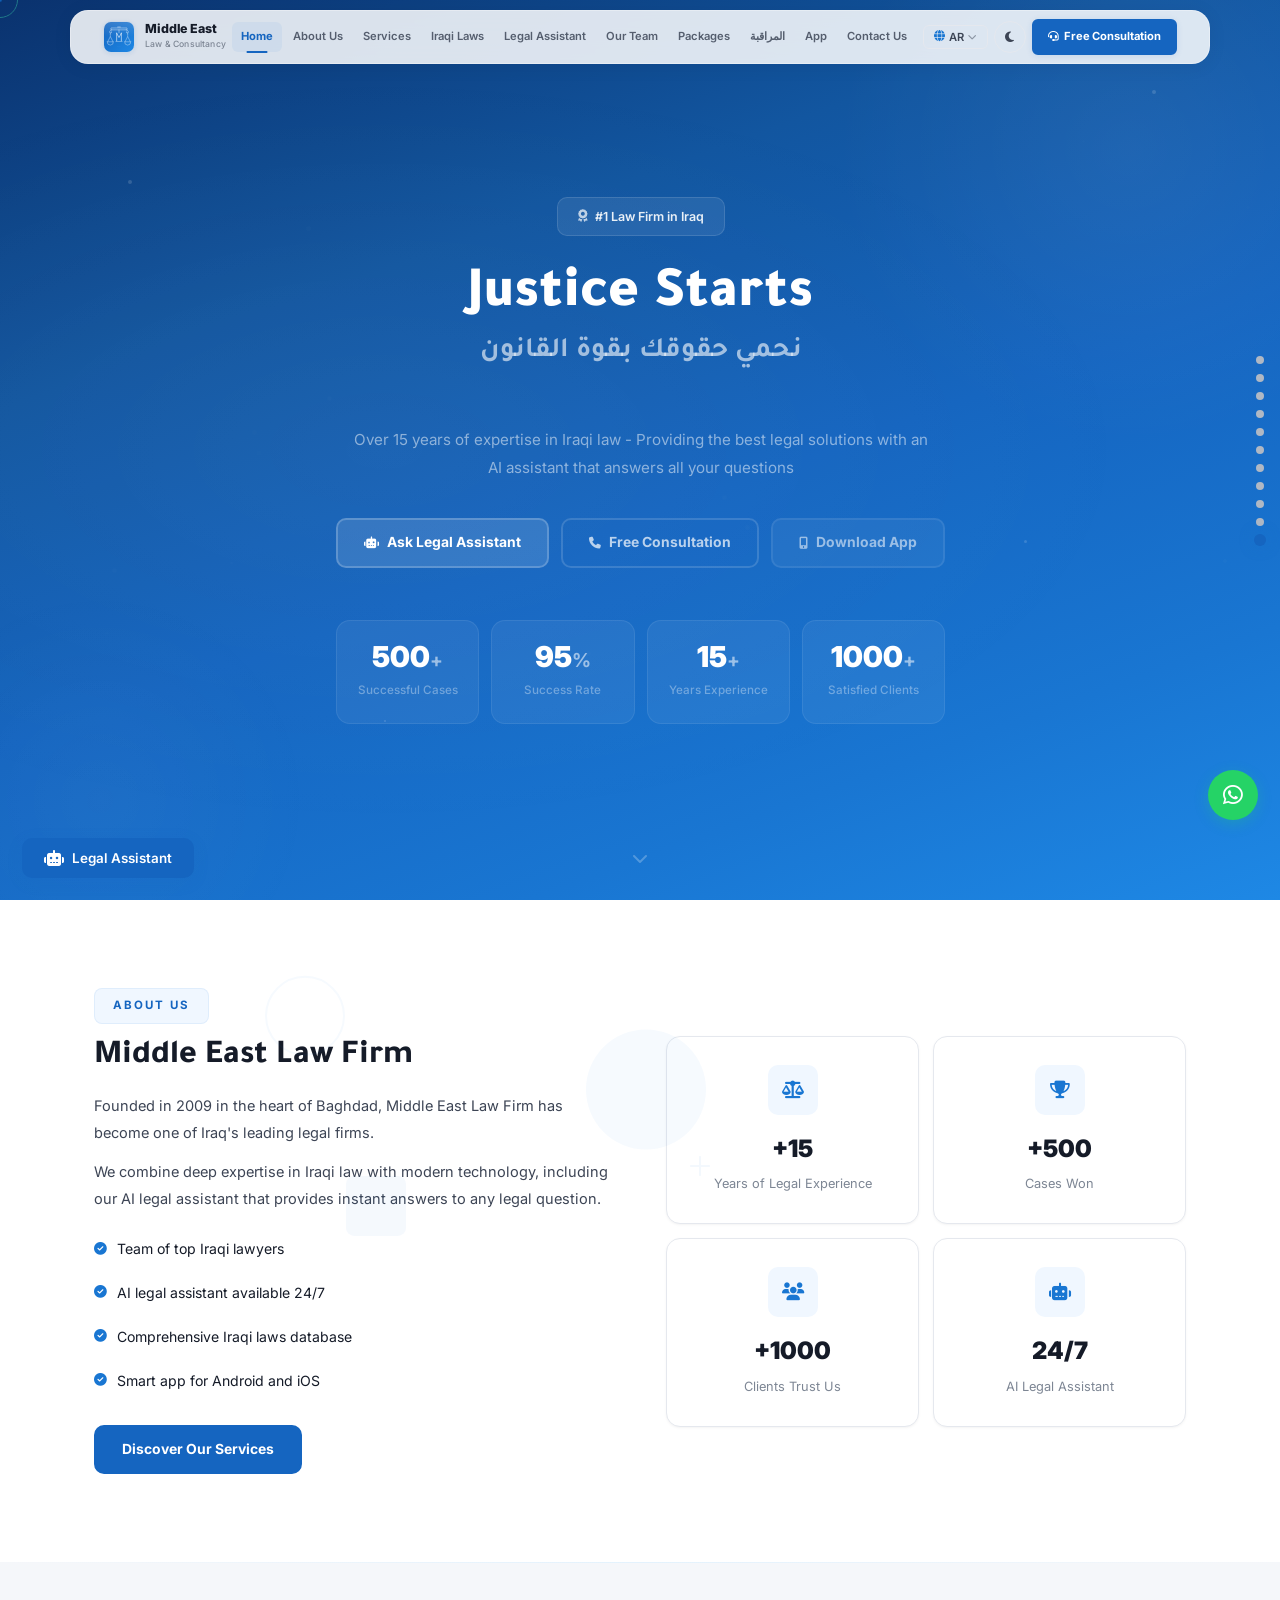
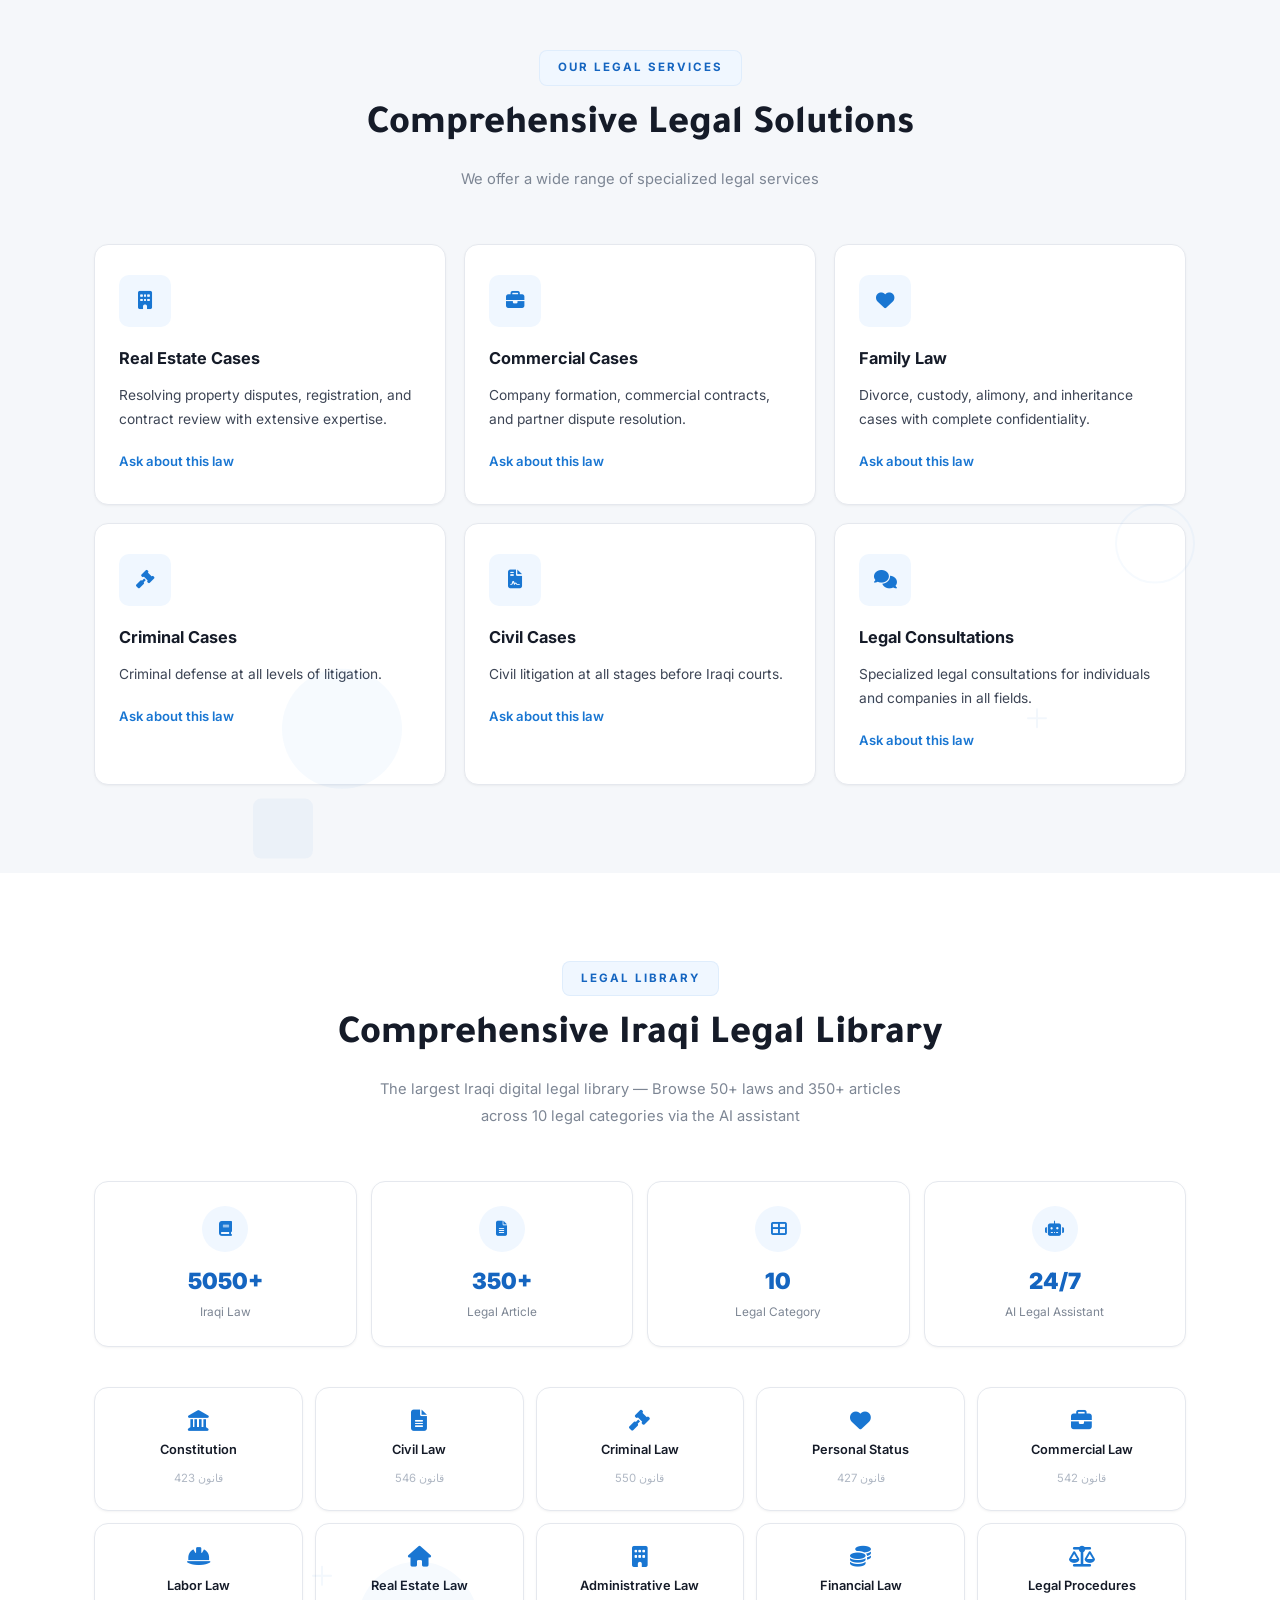
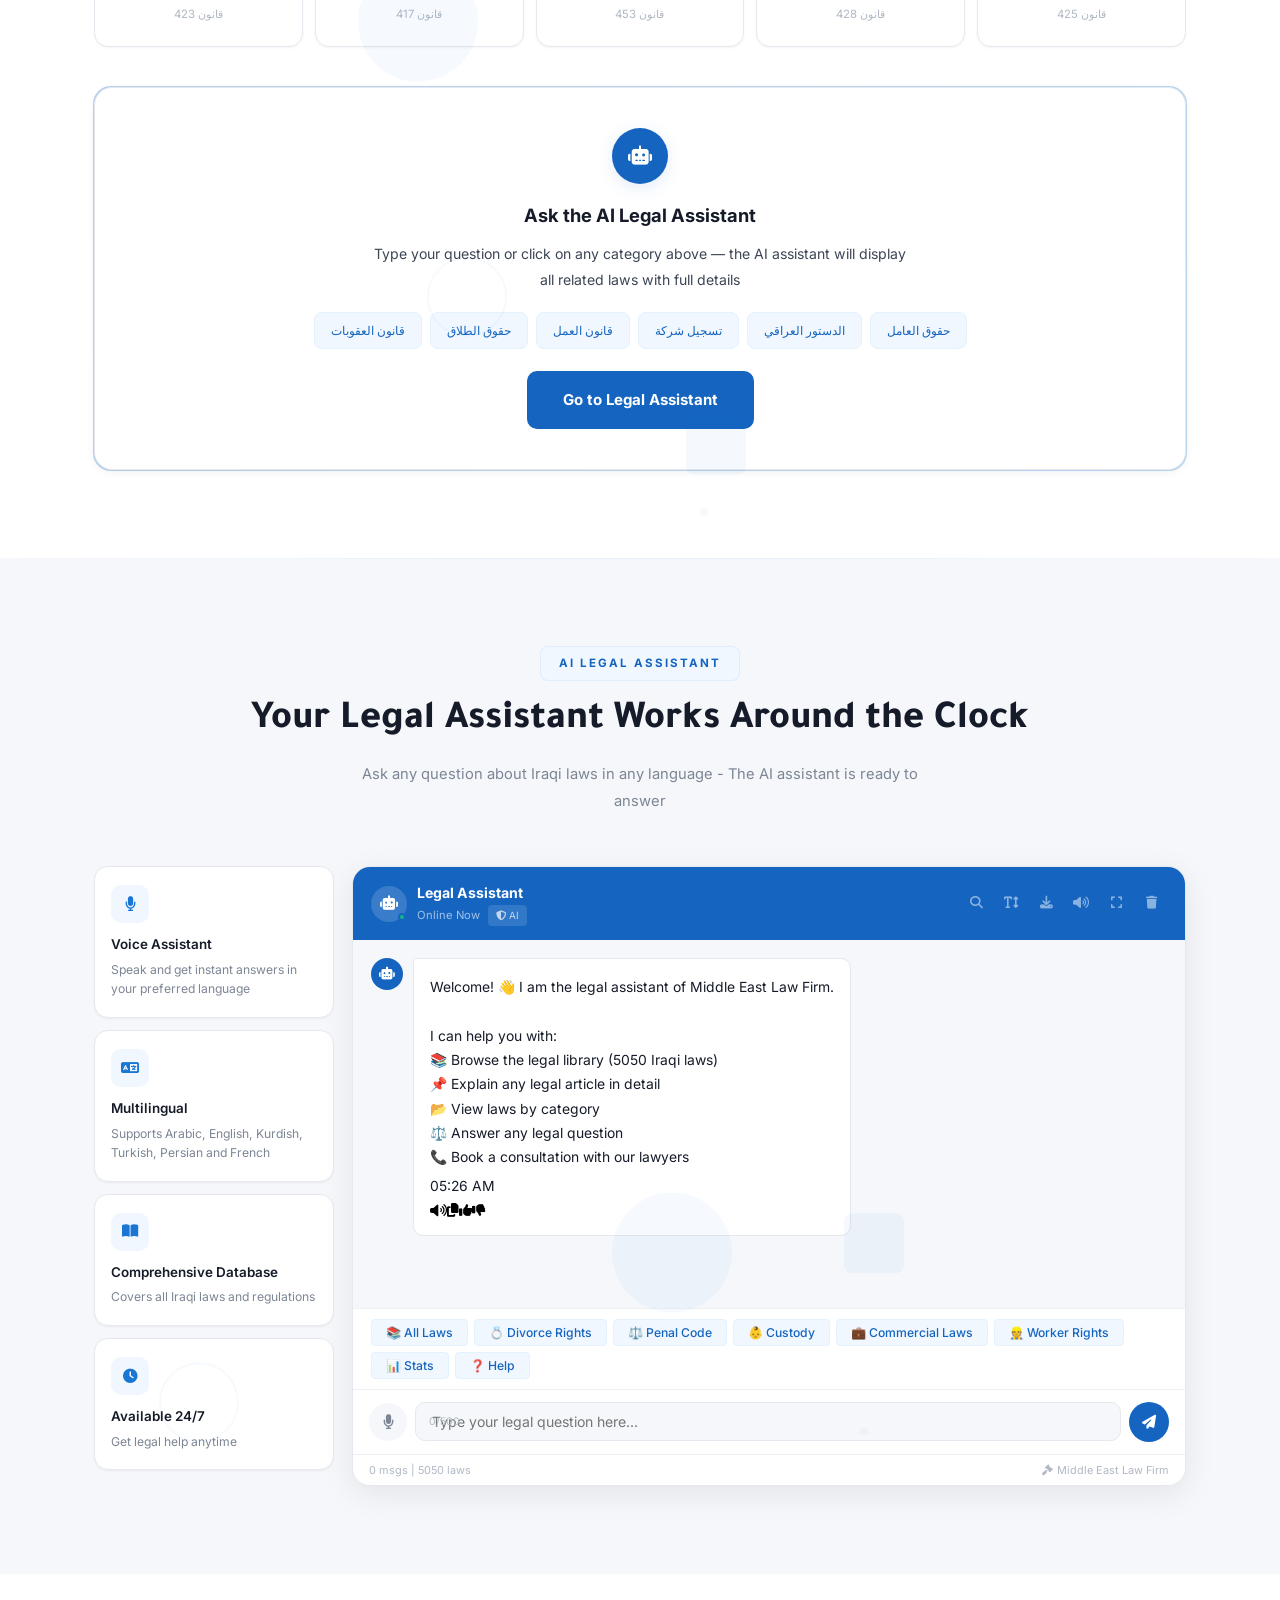
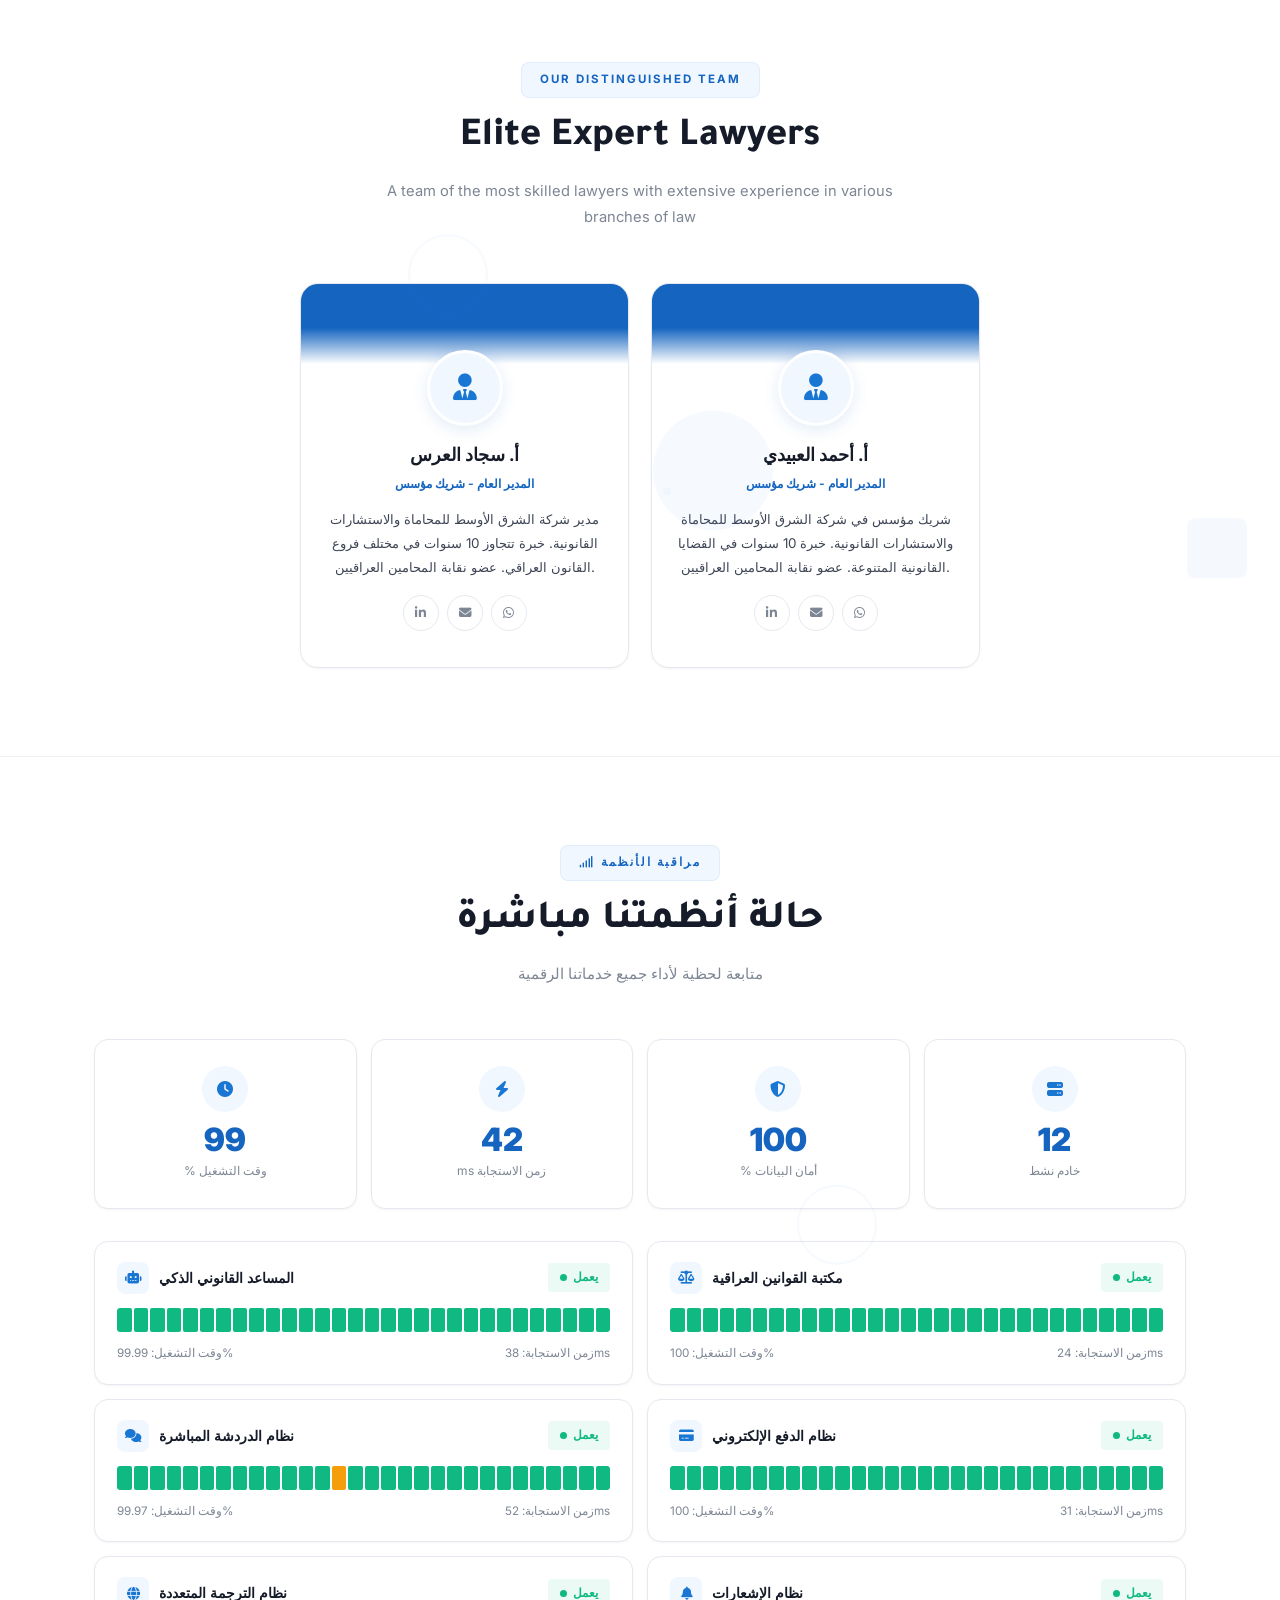
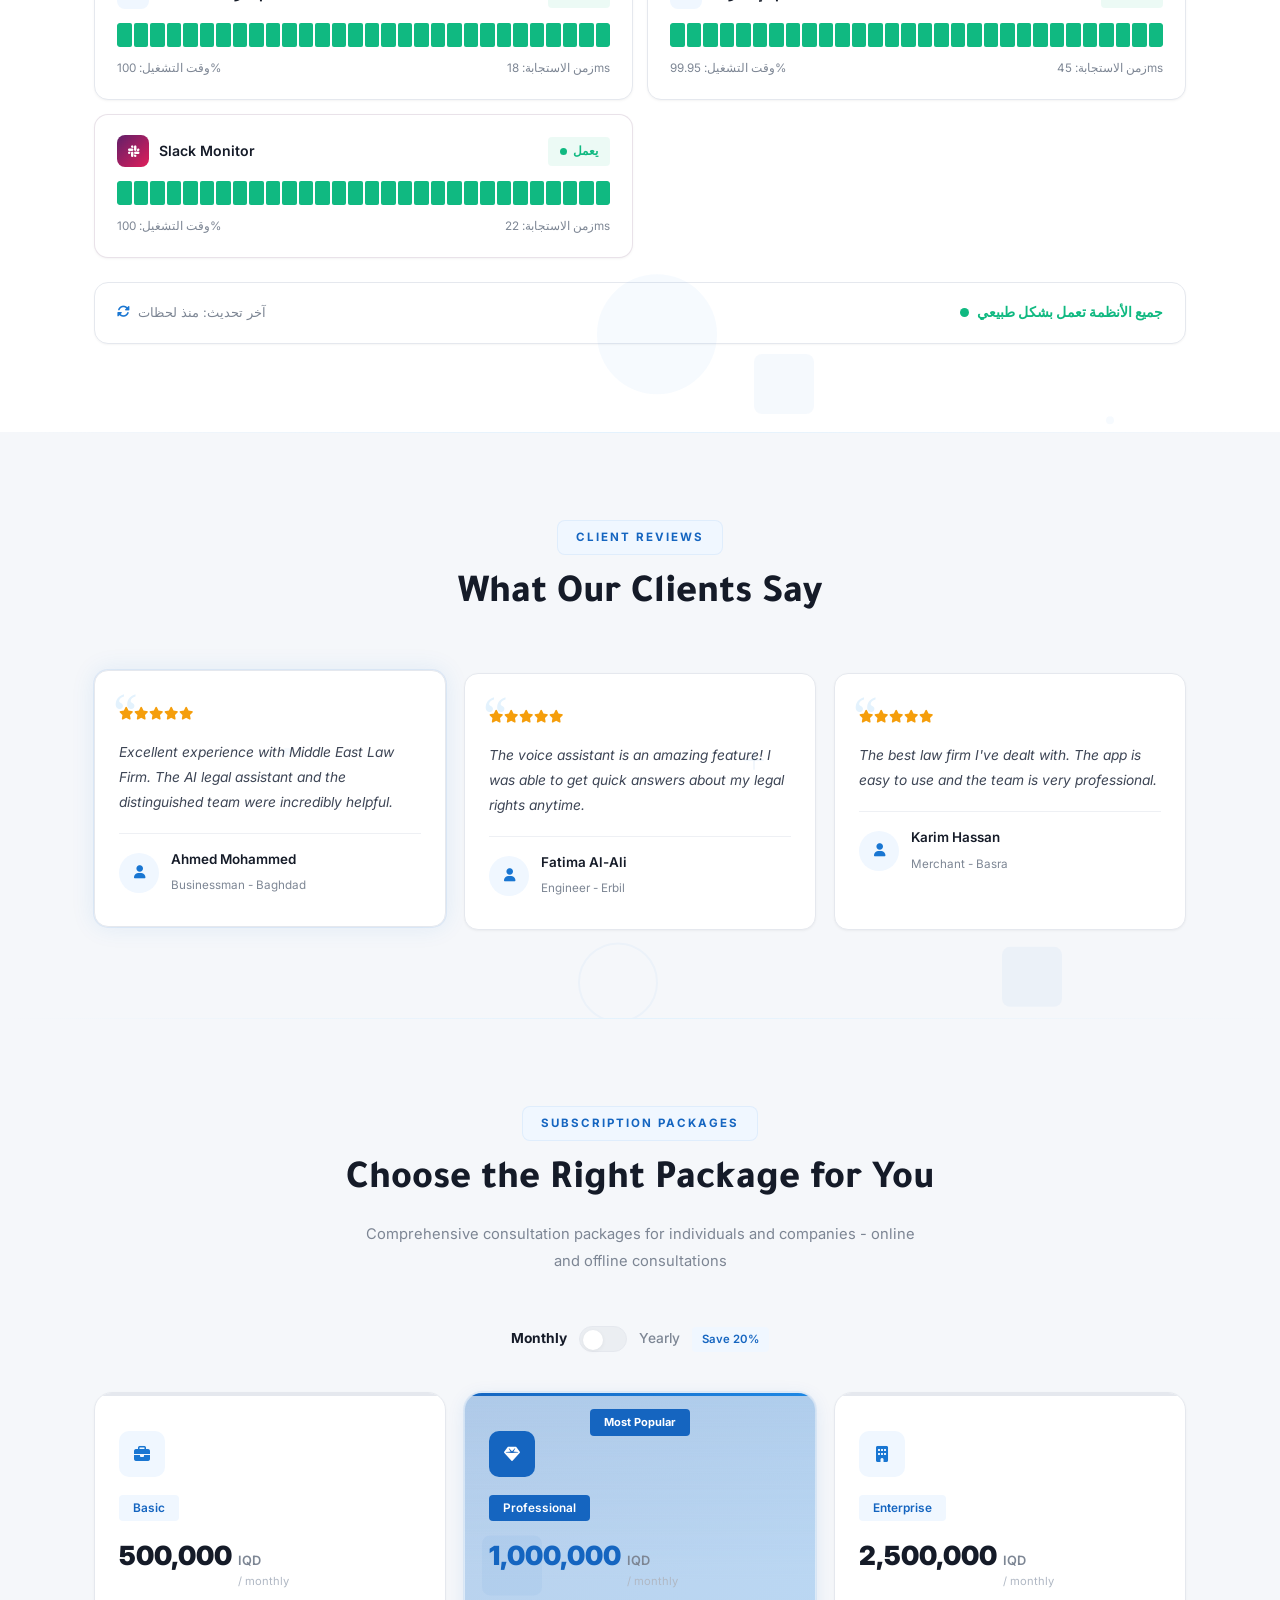
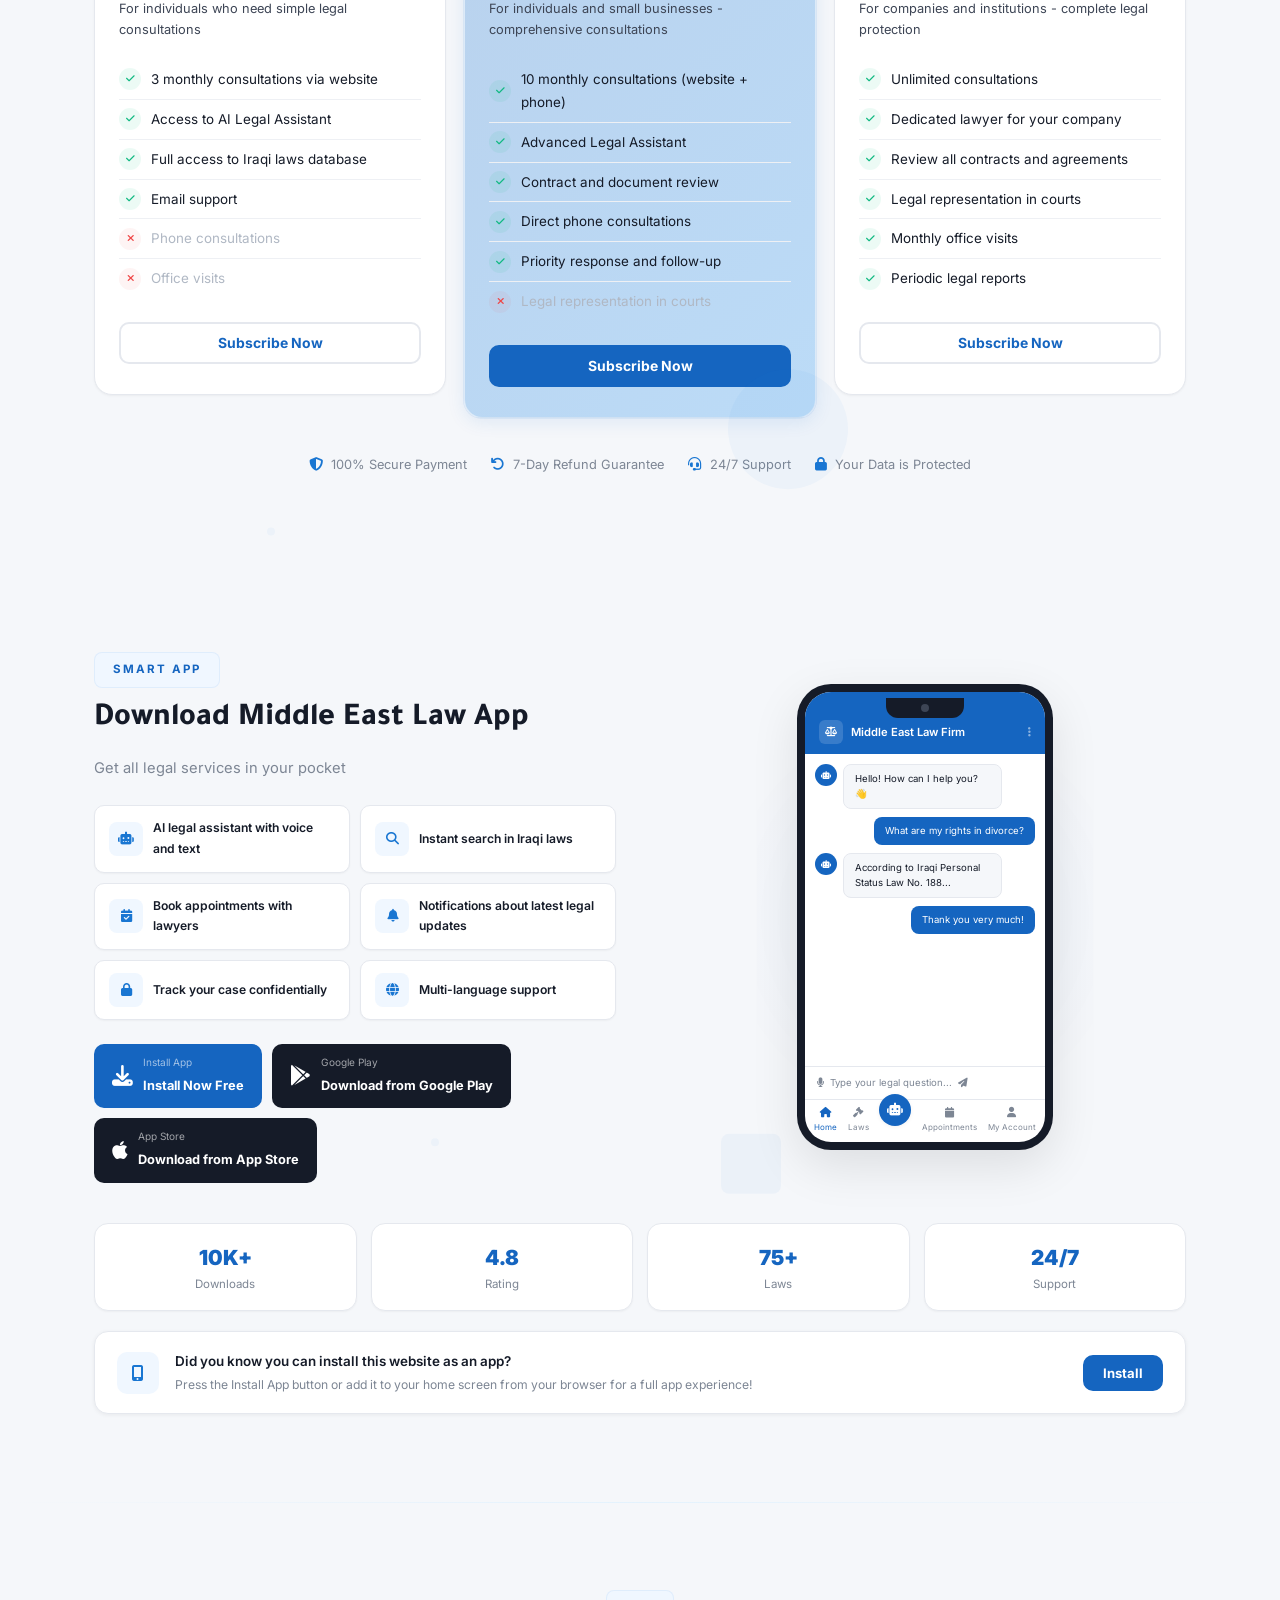
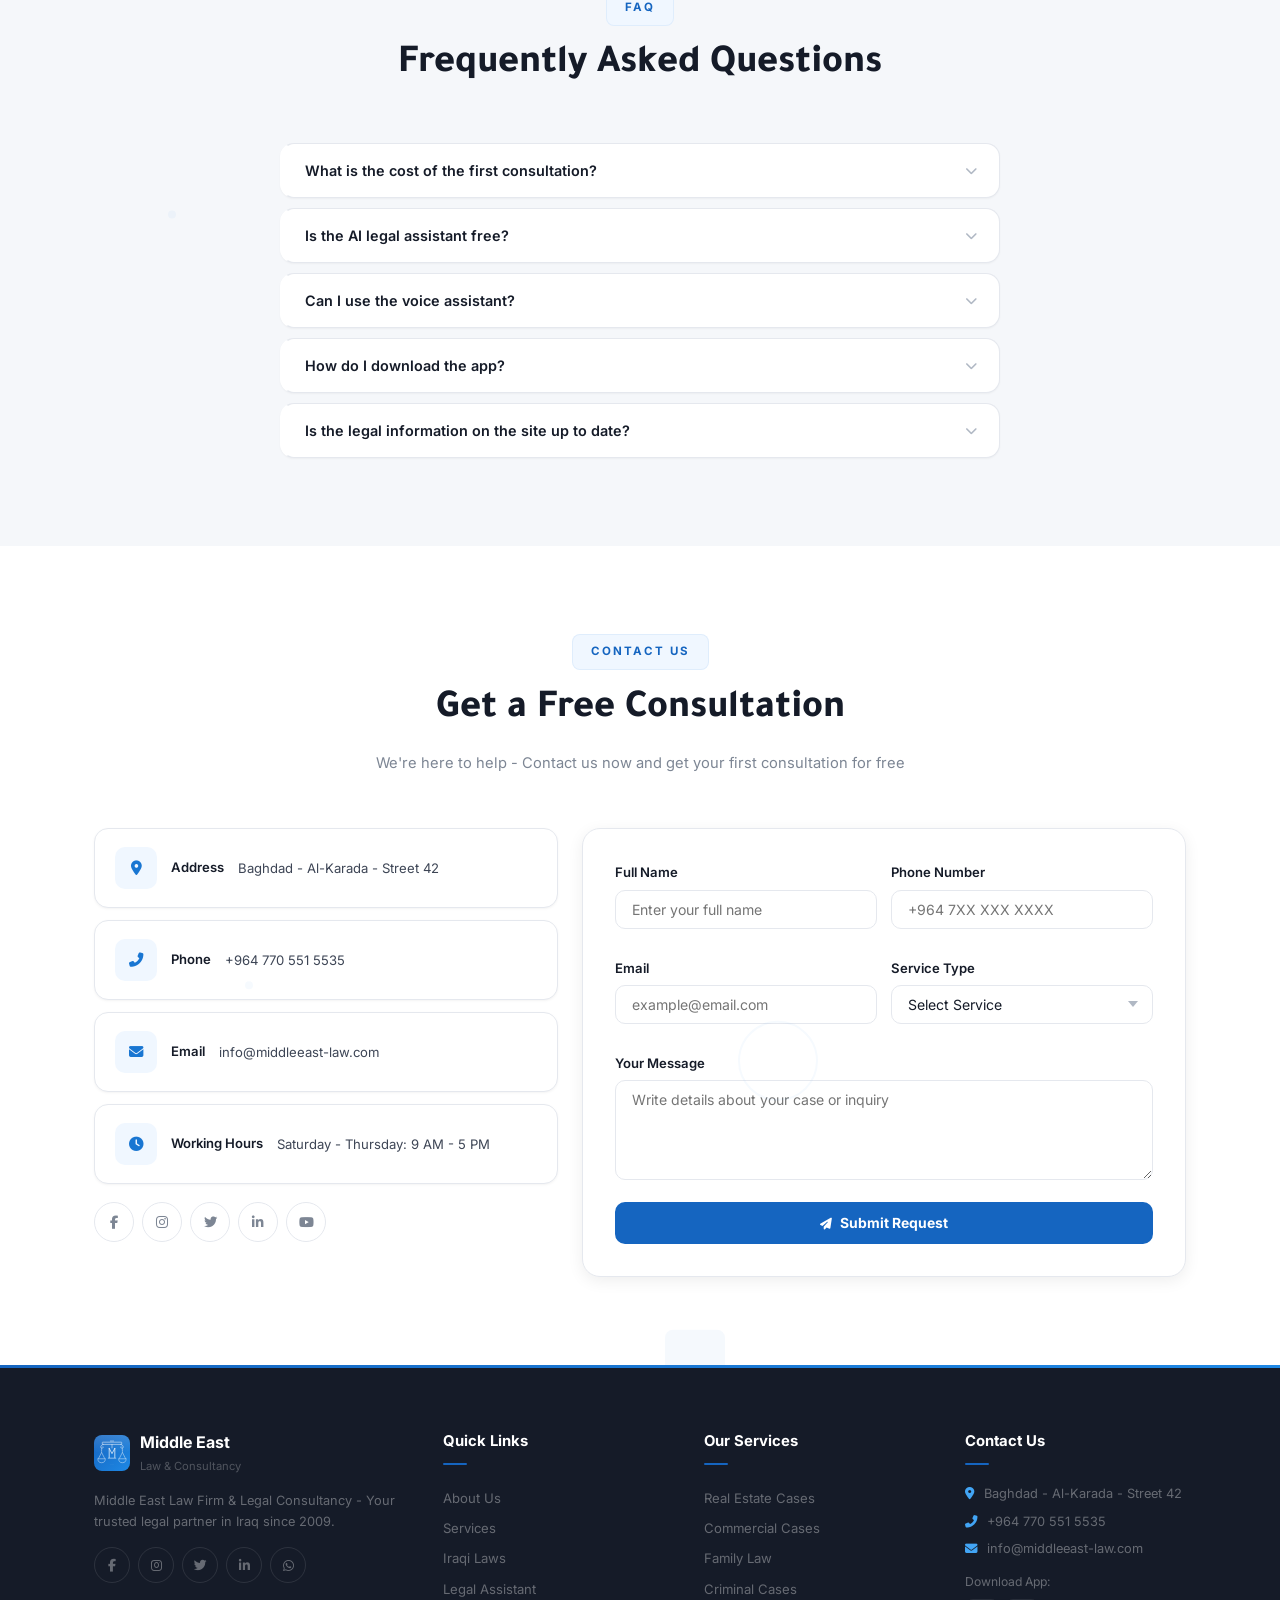
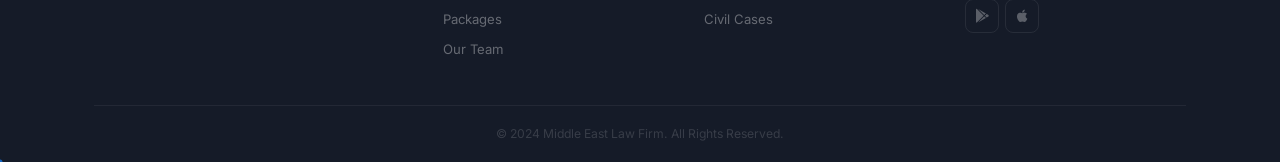
==== commit fef5fd5e: "v43 — complete motion graphics engine: 22 animation systems, canvas mesh, cursor trail, ripple, page" ====
--- a/index.html
+++ b/index.html
@@ -13,13 +13,13 @@
 <link rel="preconnect" href="https://fonts.gstatic.com" crossorigin>
 <link href="https://fonts.googleapis.com/css2?family=Tajawal:wght@300;400;500;700;800;900&family=Inter:wght@300;400;500;600;700;800&display=swap" rel="stylesheet">
 <link rel="stylesheet" href="https://cdnjs.cloudflare.com/ajax/libs/font-awesome/6.5.1/css/all.min.css">
-<link rel="stylesheet" href="style.css?v=42">
+<link rel="stylesheet" href="style.css?v=43">
 <noscript><style>.reveal-up,.reveal-left,.reveal-right{opacity:1!important;transform:none!important}.loader{display:none!important}</style></noscript>
 </head>
 <body>
 <script>
 // Force clear old service worker caches
-if('caches' in window){caches.keys().then(function(k){k.forEach(function(n){if(n!=='me-law-v42')caches.delete(n)})});}
+if('caches' in window){caches.keys().then(function(k){k.forEach(function(n){if(n!=='me-law-v43')caches.delete(n)})});}
 </script>
 
 <!-- ===== LOADER ===== -->
@@ -1073,22 +1073,22 @@
 <!-- ===== TOAST ===== -->
 <div class="toast-container" id="toastContainer"></div>
 
-<script src="laws-data.js?v=42"></script>
-<script src="laws-data-2.js?v=42"></script>
-<script src="laws-data-3.js?v=42"></script>
-<script src="laws-data-4.js?v=42"></script>
-<script src="laws-data-5.js?v=42"></script>
-<script src="laws-data-6.js?v=42"></script>
-<script src="laws-data-7.js?v=42"></script>
-<script src="laws-data-8.js?v=42"></script>
-<script src="laws-data-9.js?v=42"></script>
-<script src="laws-data-10.js?v=42"></script>
-<script src="ai-engine.js?v=42"></script>
-<script src="script.js?v=42"></script>
-<script src="lang-data.js?v=42"></script>
-<script src="language-system.js?v=42"></script>
-<script src="admin-bridge.js?v=42"></script>
-<script src="motion-graphics.js?v=42"></script>
+<script src="laws-data.js?v=43"></script>
+<script src="laws-data-2.js?v=43"></script>
+<script src="laws-data-3.js?v=43"></script>
+<script src="laws-data-4.js?v=43"></script>
+<script src="laws-data-5.js?v=43"></script>
+<script src="laws-data-6.js?v=43"></script>
+<script src="laws-data-7.js?v=43"></script>
+<script src="laws-data-8.js?v=43"></script>
+<script src="laws-data-9.js?v=43"></script>
+<script src="laws-data-10.js?v=43"></script>
+<script src="ai-engine.js?v=43"></script>
+<script src="script.js?v=43"></script>
+<script src="lang-data.js?v=43"></script>
+<script src="language-system.js?v=43"></script>
+<script src="admin-bridge.js?v=43"></script>
+<script src="motion-graphics.js?v=43"></script>
 </body>
 </html>
 
--- a/style.css
+++ b/style.css
@@ -822,18 +822,23 @@
 }
 
 /* ================================================
-   v36 — MOTION GRAPHICS + SLACK MONITOR STYLES
+   v43 — MOTION GRAPHICS + SLACK MONITOR STYLES
+   Complete animation engine
    ================================================ */
 
 /* ===== SCROLL PROGRESS BAR ===== */
-.scroll-progress{position:fixed;top:0;left:0;height:3px;background:var(--gradient-brand);z-index:9999;transition:width 0.1s linear;pointer-events:none;border-radius:0 2px 2px 0}
+.scroll-progress{position:fixed;top:0;left:0;height:3px;background:var(--gradient-brand);z-index:9999;transition:width 0.1s linear,height 0.15s ease;pointer-events:none;border-radius:0 2px 2px 0}
 
 /* ===== MAGNETIC CURSOR ===== */
 .mg-cursor{position:fixed;width:36px;height:36px;border:1.5px solid var(--blue-mid);border-radius:50%;pointer-events:none;z-index:99999;transform:translate(-50%,-50%);transition:width 0.3s var(--ease),height 0.3s var(--ease),border-color 0.3s var(--ease),background 0.3s var(--ease);mix-blend-mode:exclusion}
 .mg-cursor--hover{width:56px;height:56px;border-color:var(--blue-bright);background:rgba(25,118,210,0.06)}
 .mg-cursor-dot{position:fixed;width:5px;height:5px;background:var(--blue);border-radius:50%;pointer-events:none;z-index:99999;transform:translate(-50%,-50%)}
 .mg-cursor-dot--hover{transform:translate(-50%,-50%) scale(0)}
-@media(max-width:1024px){.mg-cursor,.mg-cursor-dot{display:none!important}}
+
+/* ===== CURSOR TRAIL ===== */
+.mg-cursor-trail{position:fixed;border-radius:50%;background:var(--blue-mid);pointer-events:none;z-index:99998;transform:translate(-50%,-50%);transition:opacity 0.3s}
+
+@media(max-width:1024px){.mg-cursor,.mg-cursor-dot,.mg-cursor-trail{display:none!important}}
 
 /* ===== STAGGER ANIMATIONS ===== */
 .stagger-item{opacity:0;transform:translateY(24px);transition:opacity 0.5s var(--ease),transform 0.5s var(--ease);transition-delay:calc(var(--stagger,0) * 0.08s)}
@@ -845,6 +850,11 @@
 .mg-shape--circle{width:120px;height:120px;border-radius:50%;background:var(--blue-mid)}
 .mg-shape--ring{width:80px;height:80px;border-radius:50%;border:2px solid var(--blue-mid)}
 .mg-shape--square{width:60px;height:60px;border-radius:8px;background:var(--blue);transform:rotate(45deg)}
+.mg-shape--dot{width:8px;height:8px;border-radius:50%;background:var(--blue-bright)}
+.mg-shape--cross{width:20px;height:20px;position:relative;opacity:0.05}
+.mg-shape--cross::before,.mg-shape--cross::after{content:'';position:absolute;background:var(--blue-mid);border-radius:2px}
+.mg-shape--cross::before{width:100%;height:2px;top:50%;transform:translateY(-50%)}
+.mg-shape--cross::after{width:2px;height:100%;left:50%;transform:translateX(-50%)}
 @keyframes mgFloat{0%{transform:translateY(0) rotate(0)}25%{transform:translateY(-20px) rotate(8deg)}50%{transform:translateY(-8px) rotate(-4deg)}75%{transform:translateY(-16px) rotate(6deg)}100%{transform:translateY(0) rotate(0)}}
 
 /* ===== TEXT REVEAL ===== */
@@ -961,6 +971,10 @@
 .hero__particle:nth-child(6){top:50%;left:20%;animation-duration:16s;animation-delay:5s;width:6px;height:6px;opacity:0.06}
 @keyframes particleFloat{0%{transform:translateY(0) translateX(0);opacity:0}10%{opacity:1}90%{opacity:1}100%{transform:translateY(-100vh) translateX(20px);opacity:0}}
 
+/* Dynamic JS-injected particles */
+.hero__particle--dynamic{animation:particleDynamic linear infinite}
+@keyframes particleDynamic{0%{transform:translateY(0) translateX(0) scale(0);opacity:0}15%{opacity:0.5;transform:scale(1)}50%{transform:translateY(-50vh) translateX(15px) scale(0.8)}85%{opacity:0.5}100%{transform:translateY(-100vh) translateX(-10px) scale(0);opacity:0}}
+
 /* Section entrance animations */
 .section__head .section__tag{opacity:0;transform:translateY(-10px);transition:opacity 0.5s var(--ease),transform 0.5s var(--ease)}
 .section__head .section__title{opacity:0;transform:translateY(15px);transition:opacity 0.5s var(--ease) 0.1s,transform 0.5s var(--ease) 0.1s}
@@ -988,4 +1002,73 @@
 
 /* Dark mode — Slack Monitor */
 [data-theme="dark"] .monitor-card--slack{border-color:rgba(97,31,105,0.2)}
-[data-theme="dark"] .monitor-card--slack:hover{box-shadow:0 8px 28px rgba(97,31,105,0.15),0 0 0 1px rgba(97,31,105,0.12)}+[data-theme="dark"] .monitor-card--slack:hover{box-shadow:0 8px 28px rgba(97,31,105,0.15),0 0 0 1px rgba(97,31,105,0.12)}
+
+/* ===== V43 COMPLETE MOTION GRAPHICS ===== */
+
+/* ----- BUTTON RIPPLE ----- */
+.btn{position:relative;overflow:hidden}
+.mg-ripple{position:absolute;border-radius:50%;background:rgba(255,255,255,0.2);animation:mgRipple 0.7s ease-out forwards;pointer-events:none;z-index:1}
+@keyframes mgRipple{from{transform:scale(0);opacity:1}to{transform:scale(1);opacity:0}}
+
+/* ----- PAGE LOAD ORCHESTRATION ----- */
+.mg-loading .hero__badge,
+.mg-loading .hero__title,
+.mg-loading .hero__sub,
+.mg-loading .hero__btns,
+.mg-loading .hero__stats{opacity:0;transform:translateY(24px)}
+.mg-hero-enter{animation:mgHeroEnter 0.65s var(--ease) both}
+@keyframes mgHeroEnter{from{opacity:0;transform:translateY(24px)}to{opacity:1;transform:translateY(0)}}
+
+/* ----- CARD SHINE OVERLAY ----- */
+.mg-card-shine{position:absolute;inset:0;pointer-events:none;border-radius:inherit;z-index:1;transition:background 0.2s ease}
+
+/* ----- FLOATING ICON MICRO-ANIMATION ----- */
+.mg-float-icon{animation:mgFloatIcon 4s ease-in-out infinite}
+@keyframes mgFloatIcon{0%,100%{transform:translateY(0)}50%{transform:translateY(-5px)}}
+
+/* ----- SCROLL INDICATOR FADE ----- */
+.hero__scroll{transition:opacity 0.4s var(--ease),transform 0.4s var(--ease)}
+.mg-scroll-hidden{opacity:0!important;transform:translateY(12px)!important;pointer-events:none}
+
+/* ----- SECTION NAVIGATION DOTS ----- */
+.mg-section-nav{position:fixed;right:16px;top:50%;transform:translateY(-50%);display:flex;flex-direction:column;gap:10px;z-index:9998;opacity:0;animation:mgNavFadeIn 1s 2s forwards}
+[dir="rtl"] .mg-section-nav{right:auto;left:16px}
+.mg-section-dot{width:8px;height:8px;border-radius:50%;background:var(--gray-300);cursor:pointer;transition:all 0.3s var(--ease)}
+.mg-section-dot:hover{background:var(--blue-mid);transform:scale(1.4)}
+.mg-section-dot.active{background:var(--blue);transform:scale(1.5);box-shadow:0 0 10px rgba(25,118,210,0.35)}
+@keyframes mgNavFadeIn{from{opacity:0;transform:translateY(-50%) translateX(10px)}to{opacity:1;transform:translateY(-50%) translateX(0)}}
+@media(max-width:1024px){.mg-section-nav{display:none}}
+
+/* ----- TESTIMONIAL GLOW ----- */
+.mg-testi-glow{box-shadow:0 0 24px rgba(25,118,210,0.1),0 0 0 1px rgba(25,118,210,0.08)!important;transform:translateY(-3px);transition:all 0.5s var(--ease)!important}
+
+/* ----- ABOUT FEATURE LINE-DRAW ICONS ----- */
+.mg-line-draw{transition:color 0.3s var(--ease),transform 0.3s var(--ease)}
+.about-feat:hover .mg-line-draw{transform:scale(1.2);color:var(--blue-bright)}
+
+/* ----- ABOUT CARD COUNTER POP ----- */
+.mg-about-counted{animation:mgCountPop 0.6s var(--bounce) forwards}
+@keyframes mgCountPop{0%{transform:scale(0.8);opacity:0.6}50%{transform:scale(1.1)}100%{transform:scale(1);opacity:1}}
+
+/* ----- HERO MOUSE PARALLAX (desktop) ----- */
+@media(min-width:1024px){
+  .hero__content{will-change:transform,opacity}
+  .hero__particles{will-change:transform}
+}
+
+/* ----- HERO CANVAS (animated mesh) ----- */
+.hero__canvas{position:absolute;inset:0;z-index:0;pointer-events:none}
+@media(min-width:1024px){.hero__canvas{pointer-events:auto;cursor:none}}
+
+/* ----- DARK MODE ADJUSTMENTS ----- */
+[data-theme="dark"] .mg-cursor{border-color:var(--blue-bright);mix-blend-mode:normal}
+[data-theme="dark"] .mg-cursor--hover{background:rgba(66,165,245,0.08)}
+[data-theme="dark"] .mg-cursor-trail{background:var(--blue-bright)}
+[data-theme="dark"] .mg-section-dot{background:var(--gray-600)}
+[data-theme="dark"] .mg-section-dot.active{background:var(--blue-bright);box-shadow:0 0 10px rgba(66,165,245,0.3)}
+[data-theme="dark"] .scroll-progress{background:linear-gradient(90deg,var(--blue-mid),var(--blue-bright))}
+[data-theme="dark"] .mg-testi-glow{box-shadow:0 0 24px rgba(66,165,245,0.12),0 0 0 1px rgba(66,165,245,0.1)!important}
+[data-theme="dark"] .mg-shape{opacity:0.02}
+[data-theme="dark"] .hero__particle{background:rgba(66,165,245,0.2)}
+[data-theme="dark"] .hero__particle--dynamic{background:rgba(66,165,245,0.15)}
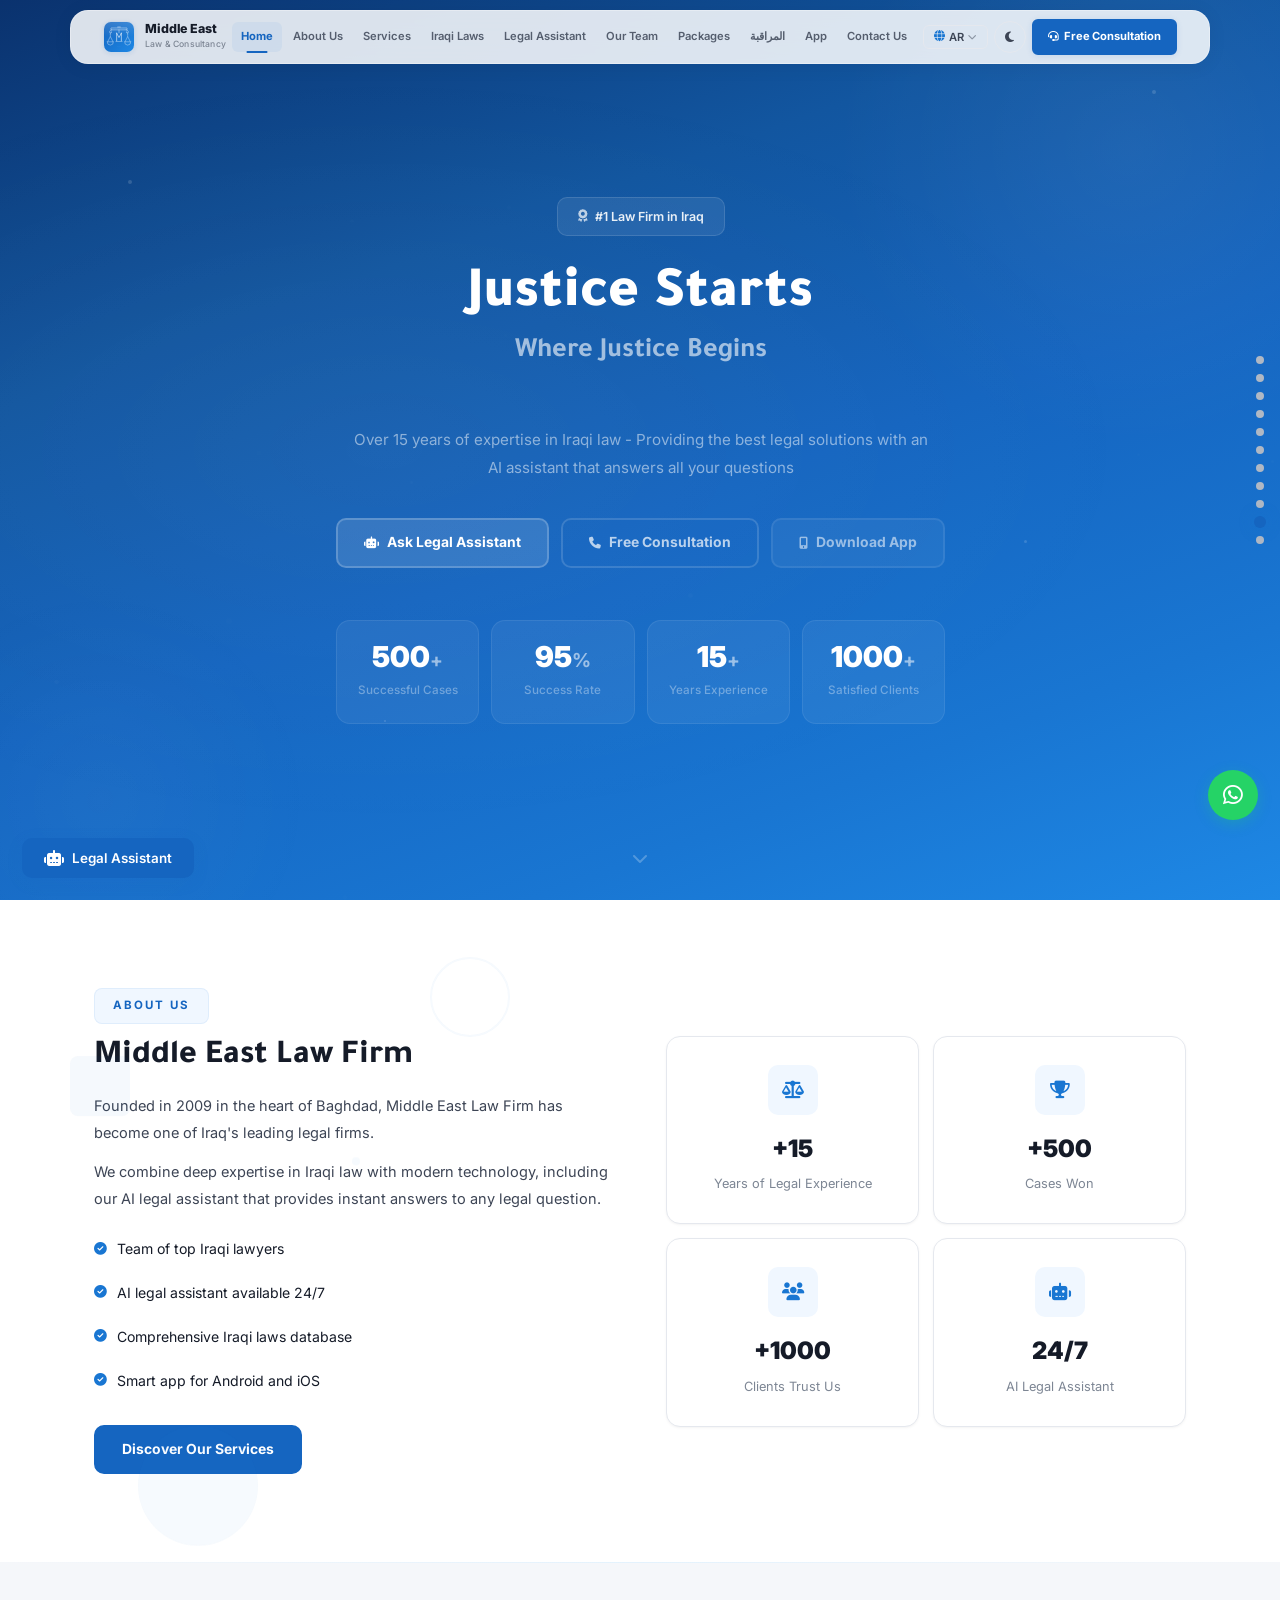
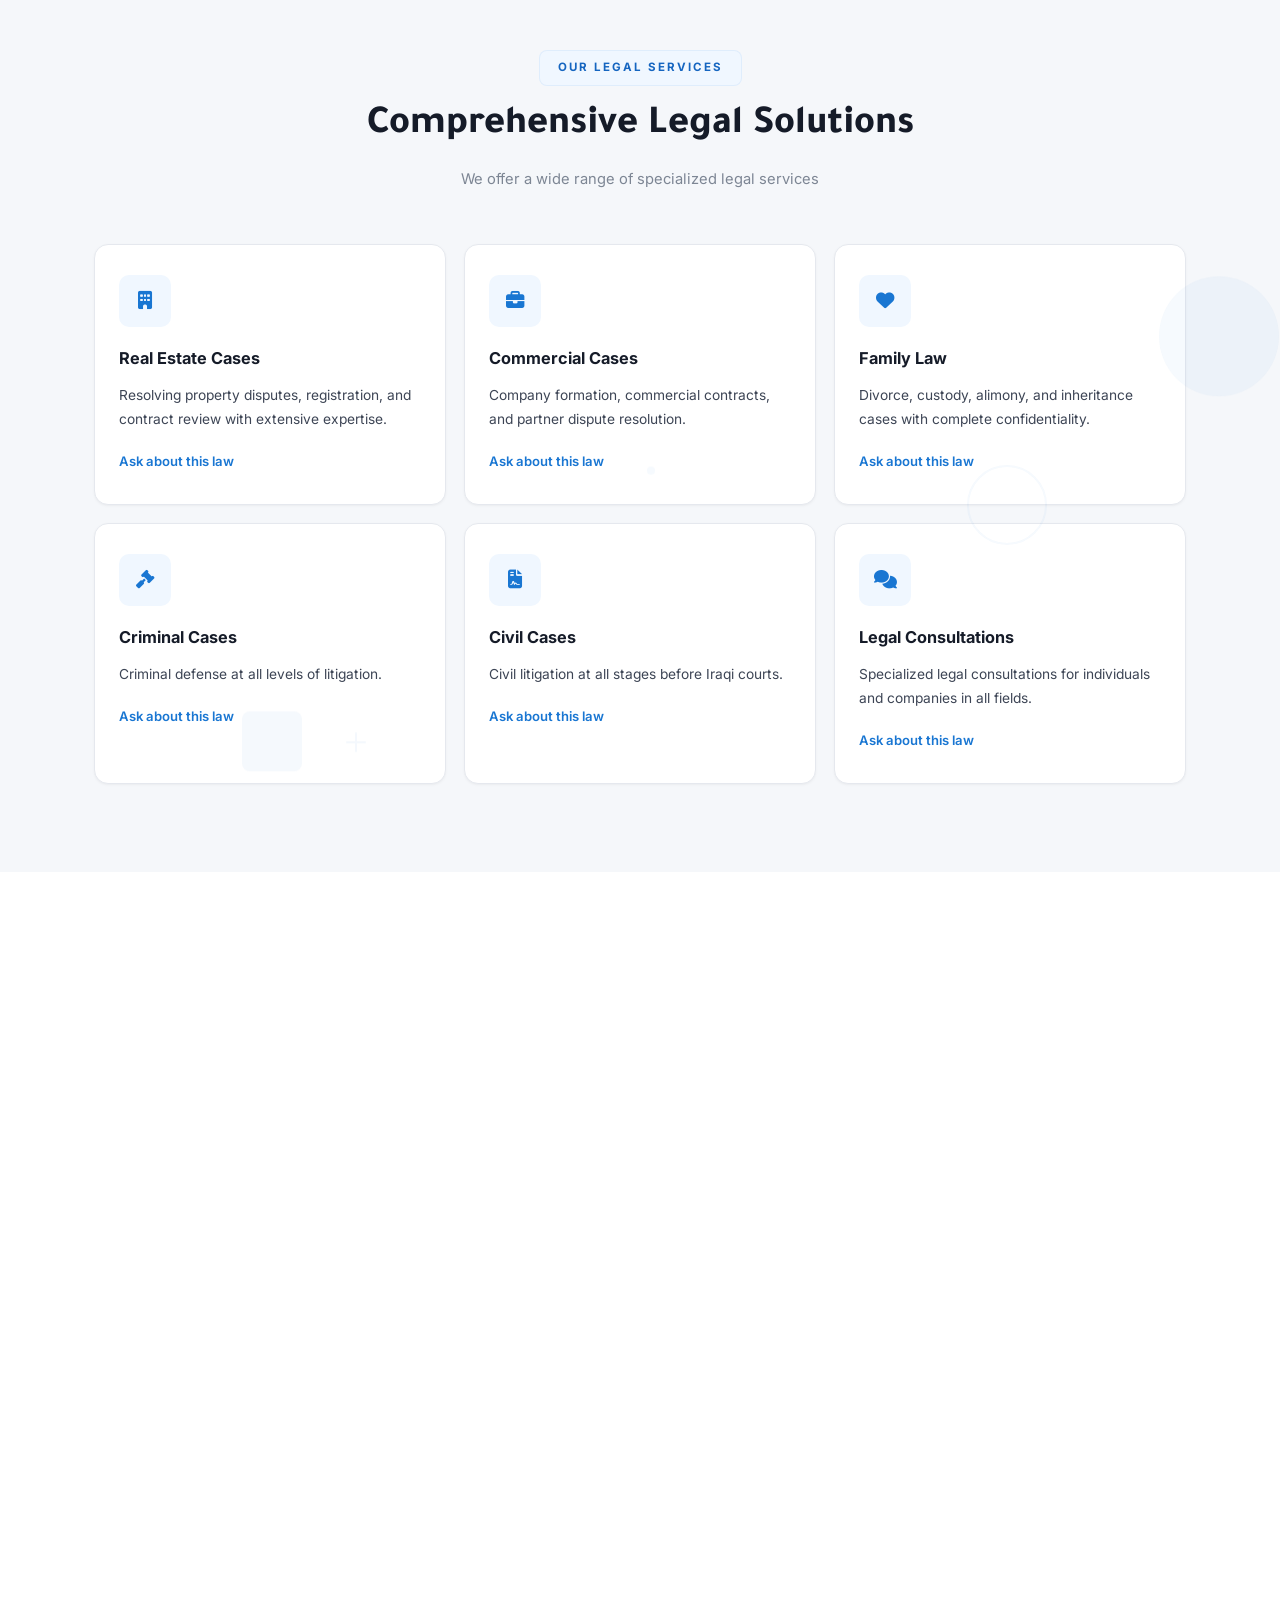
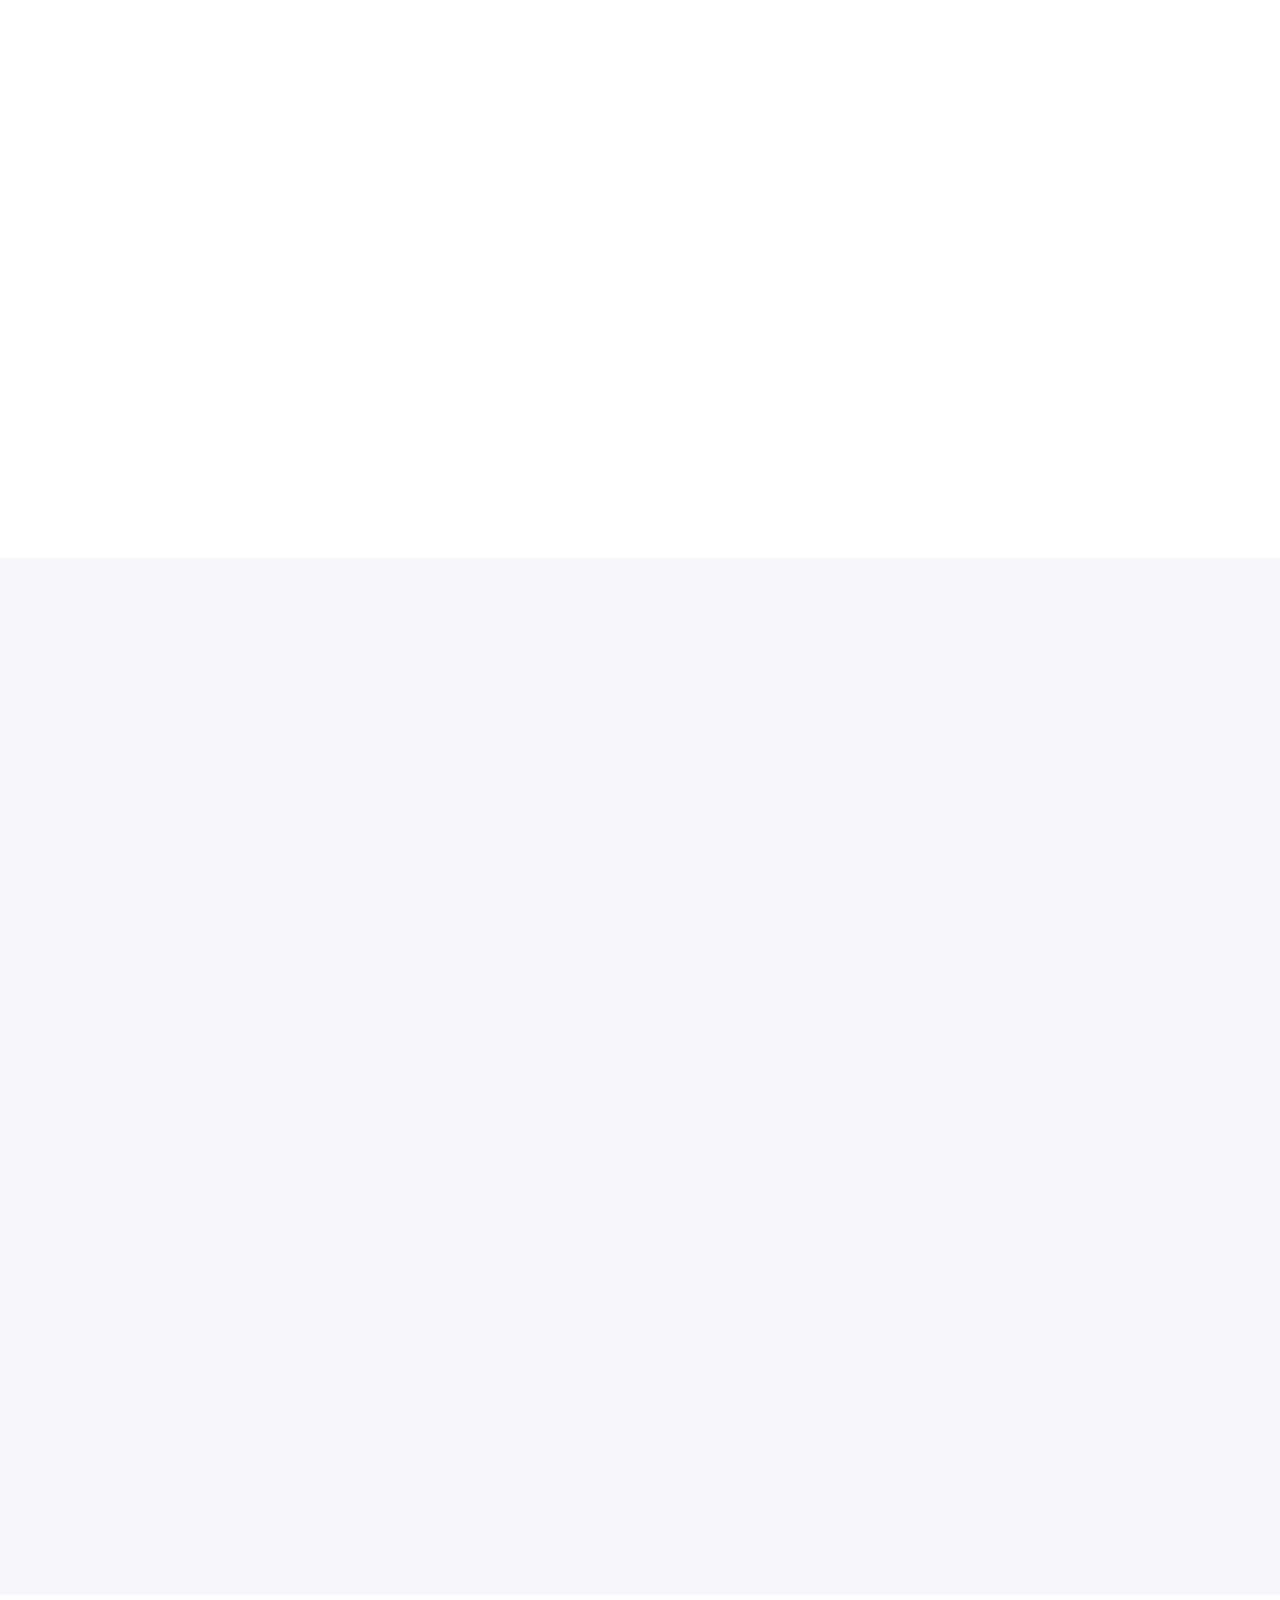
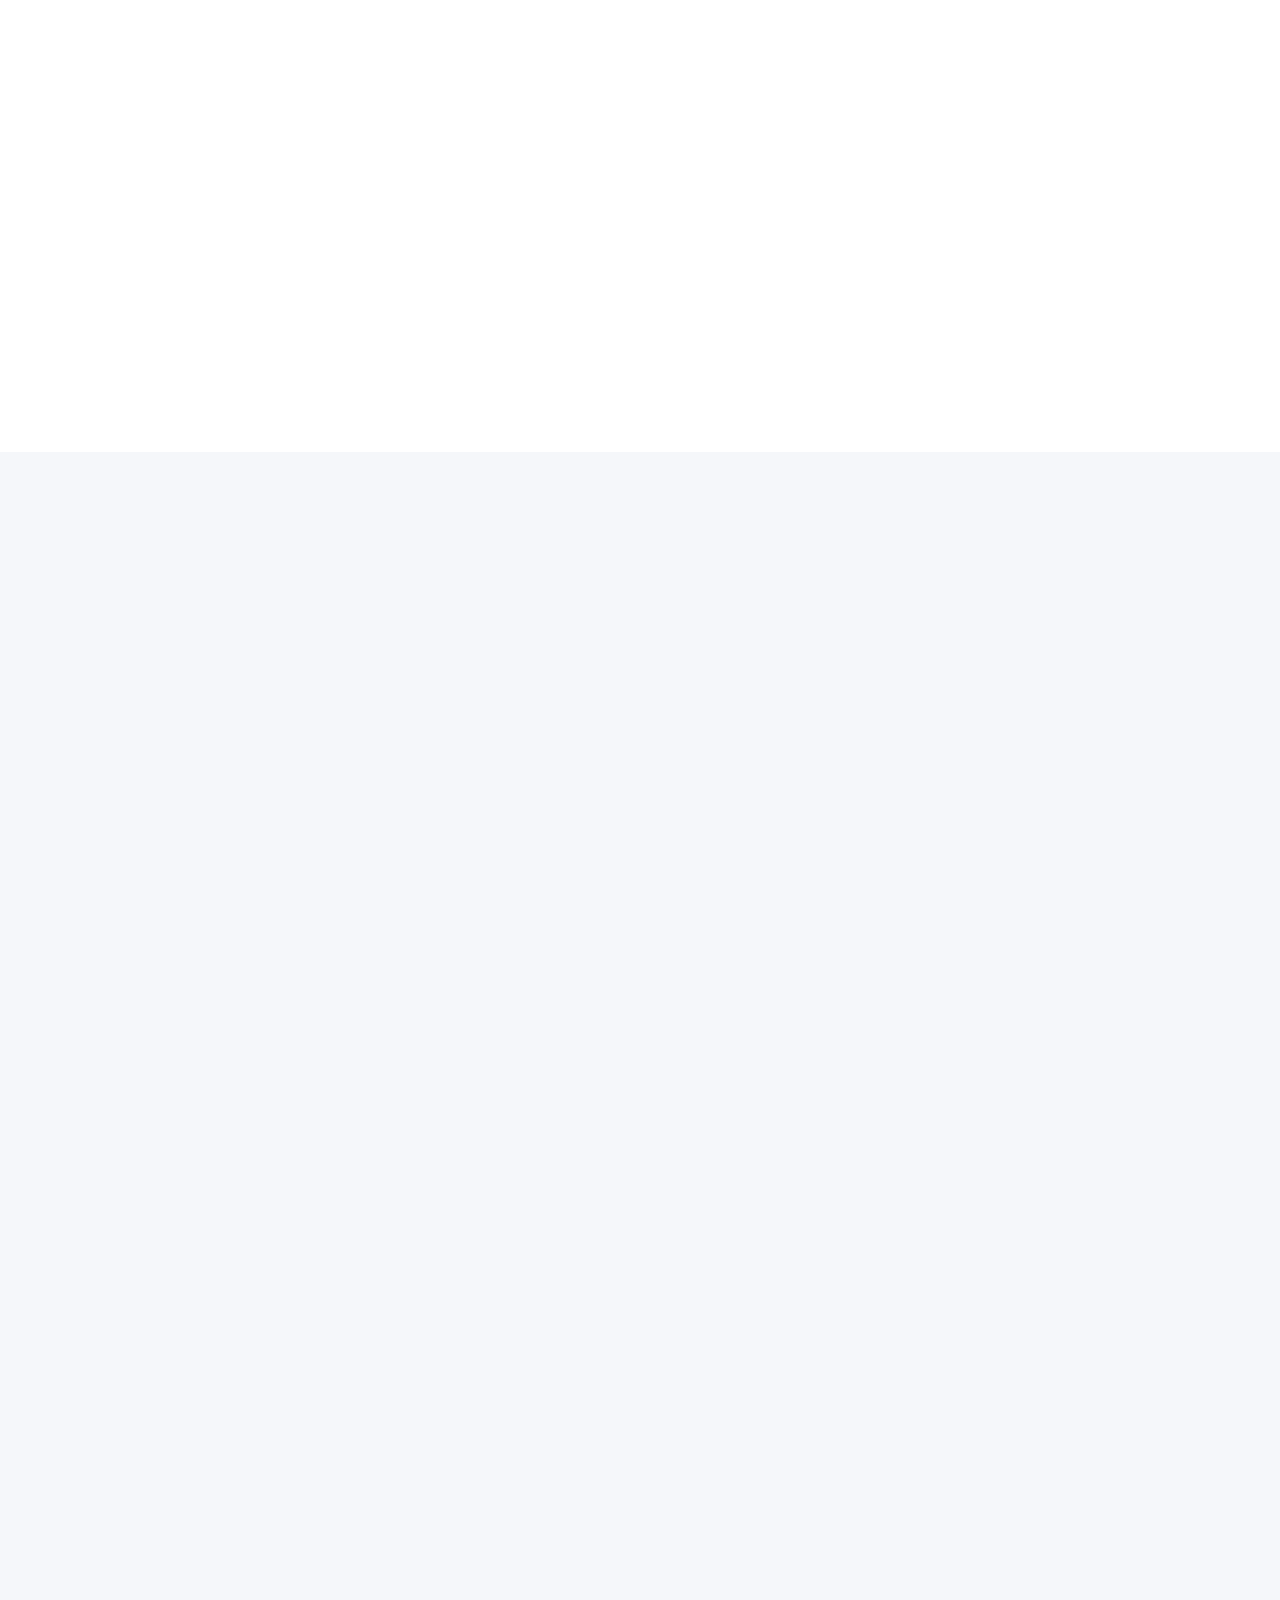
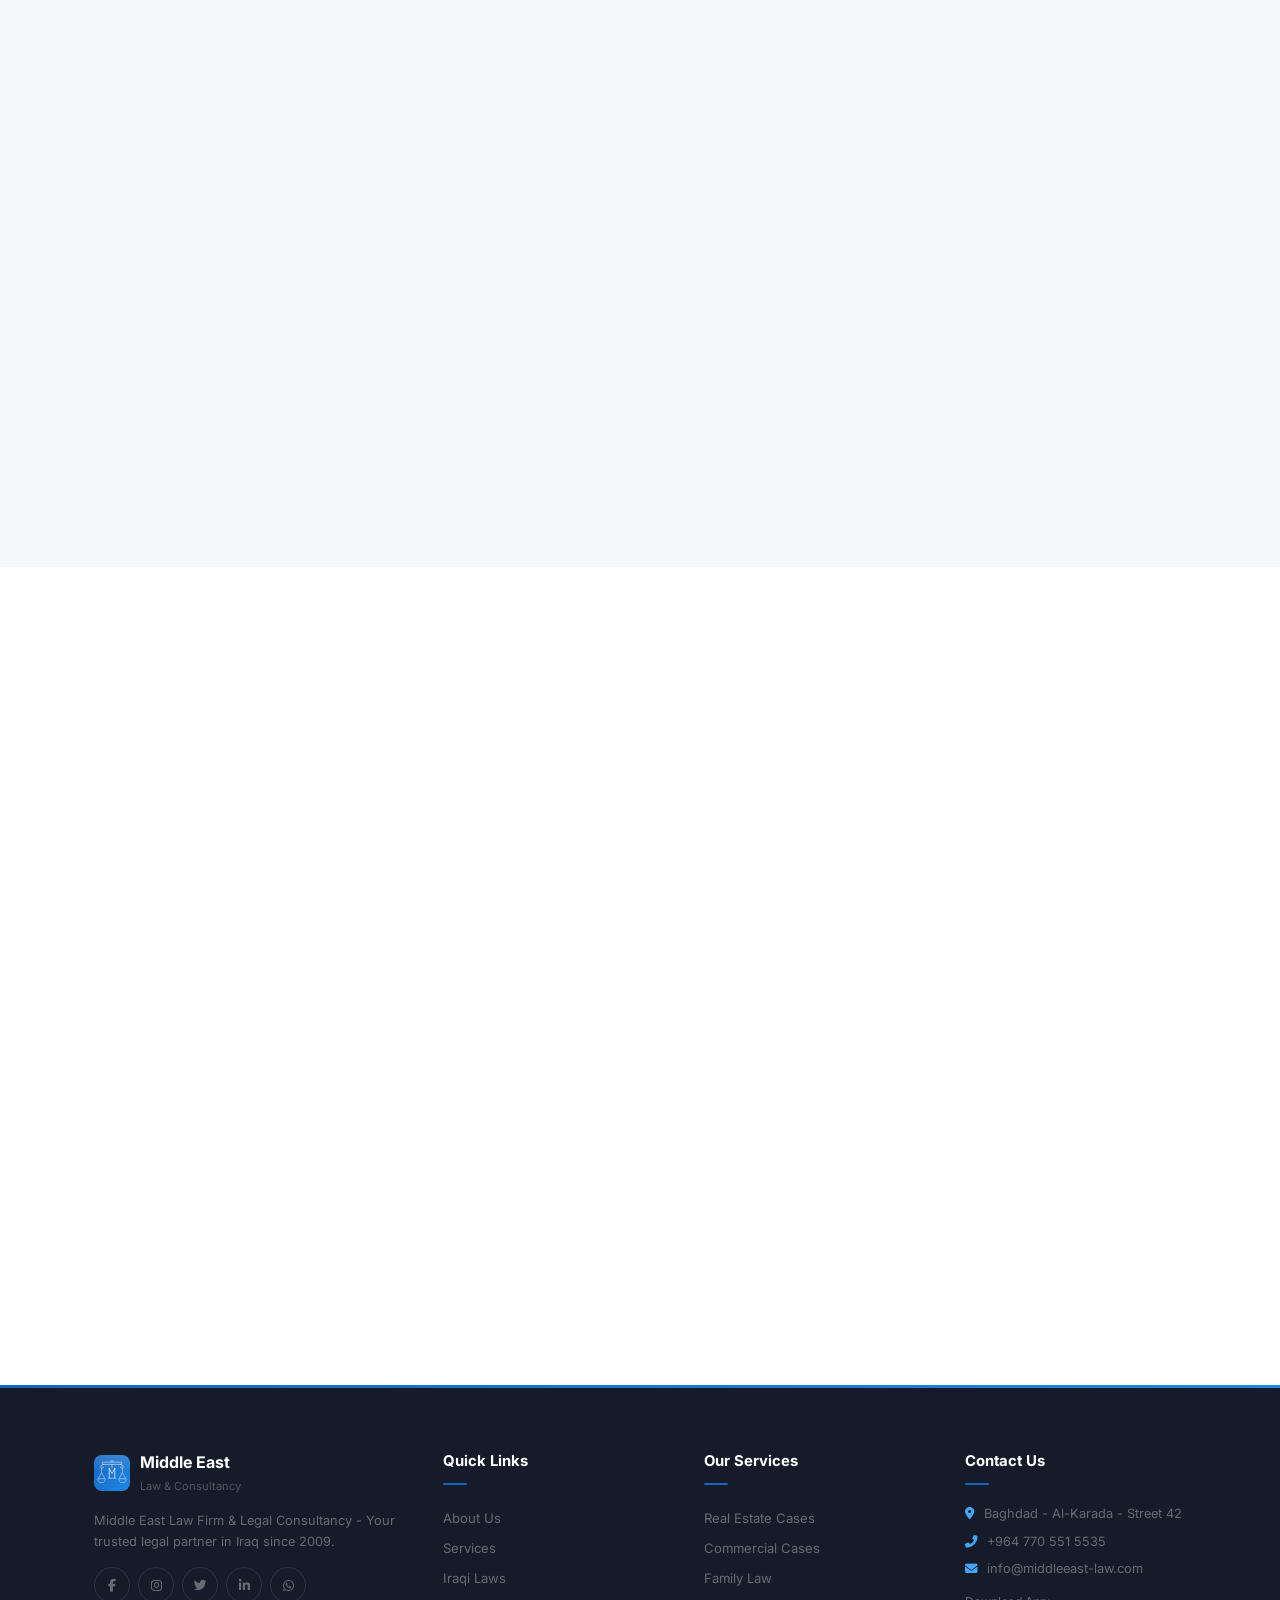
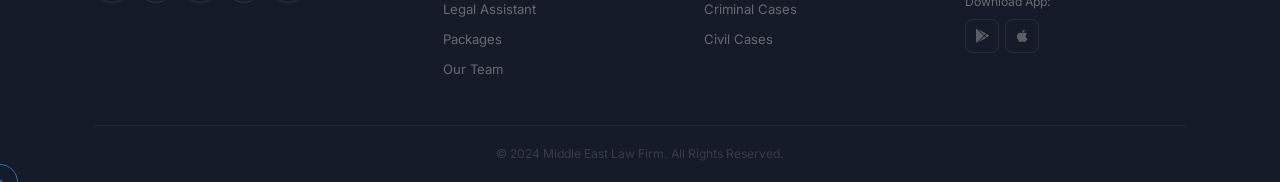
==== commit 3c343994: "v44: Fix hero rotating translations (all 10 langs), redesign AI assistant section CSS, performance o" ====
--- a/index.html
+++ b/index.html
@@ -13,13 +13,13 @@
 <link rel="preconnect" href="https://fonts.gstatic.com" crossorigin>
 <link href="https://fonts.googleapis.com/css2?family=Tajawal:wght@300;400;500;700;800;900&family=Inter:wght@300;400;500;600;700;800&display=swap" rel="stylesheet">
 <link rel="stylesheet" href="https://cdnjs.cloudflare.com/ajax/libs/font-awesome/6.5.1/css/all.min.css">
-<link rel="stylesheet" href="style.css?v=43">
+<link rel="stylesheet" href="style.css?v=44">
 <noscript><style>.reveal-up,.reveal-left,.reveal-right{opacity:1!important;transform:none!important}.loader{display:none!important}</style></noscript>
 </head>
 <body>
 <script>
 // Force clear old service worker caches
-if('caches' in window){caches.keys().then(function(k){k.forEach(function(n){if(n!=='me-law-v43')caches.delete(n)})});}
+if('caches' in window){caches.keys().then(function(k){k.forEach(function(n){if(n!=='me-law-v44')caches.delete(n)})});}
 </script>
 
 <!-- ===== LOADER ===== -->
@@ -101,11 +101,11 @@
       <span data-i18n="hero.titleLine1">شركة الشرق الأوسط</span>
       <span class="hero__rotating-wrap">
         <span class="hero__rotating" id="heroRotating">
-          <span class="hero__rotating-word active">للمحاماة والاستشارات القانونية</span>
-          <span class="hero__rotating-word">حيث تبدأ العدالة</span>
-          <span class="hero__rotating-word">نحمي حقوقك بقوة القانون</span>
-          <span class="hero__rotating-word">خبراء القانون العراقي</span>
-          <span class="hero__rotating-word">شريكك القانوني الموثوق</span>
+          <span class="hero__rotating-word active" data-i18n="hero.rotate1">للمحاماة والاستشارات القانونية</span>
+          <span class="hero__rotating-word" data-i18n="hero.rotate2">حيث تبدأ العدالة</span>
+          <span class="hero__rotating-word" data-i18n="hero.rotate3">نحمي حقوقك بقوة القانون</span>
+          <span class="hero__rotating-word" data-i18n="hero.rotate4">خبراء القانون العراقي</span>
+          <span class="hero__rotating-word" data-i18n="hero.rotate5">شريكك القانوني الموثوق</span>
         </span>
       </span>
     </h1>
@@ -1073,22 +1073,22 @@
 <!-- ===== TOAST ===== -->
 <div class="toast-container" id="toastContainer"></div>
 
-<script src="laws-data.js?v=43"></script>
-<script src="laws-data-2.js?v=43"></script>
-<script src="laws-data-3.js?v=43"></script>
-<script src="laws-data-4.js?v=43"></script>
-<script src="laws-data-5.js?v=43"></script>
-<script src="laws-data-6.js?v=43"></script>
-<script src="laws-data-7.js?v=43"></script>
-<script src="laws-data-8.js?v=43"></script>
-<script src="laws-data-9.js?v=43"></script>
-<script src="laws-data-10.js?v=43"></script>
-<script src="ai-engine.js?v=43"></script>
-<script src="script.js?v=43"></script>
-<script src="lang-data.js?v=43"></script>
-<script src="language-system.js?v=43"></script>
-<script src="admin-bridge.js?v=43"></script>
-<script src="motion-graphics.js?v=43"></script>
+<script src="laws-data.js?v=44"></script>
+<script src="laws-data-2.js?v=44"></script>
+<script src="laws-data-3.js?v=44"></script>
+<script src="laws-data-4.js?v=44"></script>
+<script src="laws-data-5.js?v=44"></script>
+<script src="laws-data-6.js?v=44"></script>
+<script src="laws-data-7.js?v=44"></script>
+<script src="laws-data-8.js?v=44"></script>
+<script src="laws-data-9.js?v=44"></script>
+<script src="laws-data-10.js?v=44"></script>
+<script src="ai-engine.js?v=44"></script>
+<script src="script.js?v=44"></script>
+<script src="lang-data.js?v=44"></script>
+<script src="language-system.js?v=44"></script>
+<script src="admin-bridge.js?v=44"></script>
+<script src="motion-graphics.js?v=44"></script>
 </body>
 </html>
 
--- a/style.css
+++ b/style.css
@@ -1,4 +1,4 @@
-﻿/* ================================================
+/* ================================================
    v42 — PROFESSIONAL BLUE — Law Firm
    Logo: #1565C0 → #1976D2 → #1E88E5
    Modern redesign: floating nav, refined sections, motion graphics
@@ -94,7 +94,7 @@
 
 /* ===== LAYOUT ===== */
 .container{max-width:1140px;margin:0 auto;padding:0 24px}
-.section{padding:88px 0;position:relative}
+.section{padding:88px 0;position:relative;content-visibility:auto;contain-intrinsic-size:auto 600px}
 .section--alt{background:var(--bg-alt)}
 
 /* ===== SECTION HEADS ===== */
@@ -314,48 +314,56 @@
 .library-cta__tag{padding:7px 16px;background:var(--blue-wash);border:1px solid var(--blue-pale);border-radius:var(--radius-sm);font-size:0.78rem;color:var(--blue);cursor:pointer;transition:all 0.3s var(--ease);font-weight:500}
 .library-cta__tag:hover{background:var(--blue);color:#fff;border-color:var(--blue);transform:translateY(-1px)}
 
-/* ===== AI ASSISTANT ===== */
-.assistant-container{display:grid;grid-template-columns:240px 1fr;gap:18px}
-.assistant-features{display:flex;flex-direction:column;gap:12px}
-.asst-feat{padding:18px 16px;background:#fff;border:1px solid var(--border);border-radius:var(--radius-lg);box-shadow:var(--shadow-card);transition:all var(--transition)}
+/* ===== AI ASSISTANT — v44 Redesign ===== */
+.assistant-container{display:grid;grid-template-columns:260px 1fr;gap:20px;align-items:start}
+.assistant-features{display:flex;flex-direction:column;gap:10px;position:sticky;top:90px}
+.asst-feat{padding:18px 16px;background:var(--surface);border:1px solid var(--border);border-radius:var(--radius-lg);box-shadow:var(--shadow-card);transition:all 0.35s var(--ease);position:relative;overflow:hidden}
+.asst-feat::before{content:'';position:absolute;top:0;bottom:0;width:3px;background:var(--gradient-brand);border-radius:0 2px 2px 0;transform:scaleY(0);transition:transform 0.35s var(--ease);transform-origin:center}
+[dir="rtl"] .asst-feat::before{right:0;left:auto;border-radius:2px 0 0 2px}
+[dir="ltr"] .asst-feat::before{left:0;right:auto}
 .asst-feat:hover{box-shadow:var(--shadow-card-hover);transform:translateY(-3px)}
-.asst-feat__icon{width:38px;height:38px;display:flex;align-items:center;justify-content:center;border-radius:var(--radius);background:var(--blue-wash);color:var(--blue-mid);font-size:0.9rem;margin-bottom:10px}
-.asst-feat h4{font-size:0.84rem;font-weight:600;color:var(--gray-800);margin-bottom:4px}
-.asst-feat p{font-size:0.76rem;color:var(--text-muted);line-height:1.6}
-
-/* Chat Box */
-.chat-box{background:#fff;border:1px solid var(--border);border-radius:var(--radius-xl);box-shadow:var(--shadow-lg);display:flex;flex-direction:column;height:620px;overflow:hidden;position:relative}
+.asst-feat:hover::before{transform:scaleY(1)}
+.asst-feat__icon{width:40px;height:40px;display:flex;align-items:center;justify-content:center;border-radius:var(--radius);background:var(--blue-wash);color:var(--blue-mid);font-size:0.92rem;margin-bottom:10px;transition:all 0.3s var(--ease)}
+.asst-feat:hover .asst-feat__icon{background:var(--blue);color:#fff;transform:scale(1.05)}
+.asst-feat h4{font-size:0.84rem;font-weight:700;color:var(--gray-800);margin-bottom:4px}
+.asst-feat p{font-size:0.74rem;color:var(--text-muted);line-height:1.65}
+
+/* Chat Box — redesigned */
+.chat-box{background:var(--surface);border:1px solid var(--border);border-radius:var(--radius-xl);box-shadow:var(--shadow-lg);display:flex;flex-direction:column;height:640px;overflow:hidden;position:relative;transition:box-shadow 0.3s var(--ease)}
+.chat-box:hover{box-shadow:var(--shadow-xl)}
 .chat-fullscreen-close{display:none;position:absolute;top:12px;left:12px;z-index:10;width:32px;height:32px;border-radius:50%;background:rgba(255,255,255,0.1);border:1px solid rgba(255,255,255,0.15);color:#fff;font-size:0.8rem;align-items:center;justify-content:center}
-.chat-header{display:flex;align-items:center;justify-content:space-between;padding:14px 18px;background:var(--blue);color:#fff}
-.chat-header__info{display:flex;align-items:center;gap:10px}
-.chat-avatar{width:36px;height:36px;display:flex;align-items:center;justify-content:center;border-radius:50%;background:rgba(255,255,255,0.15);color:#fff;font-size:0.9rem;position:relative}
-.chat-avatar__pulse{position:absolute;bottom:1px;right:1px;width:8px;height:8px;background:var(--success);border-radius:50%;border:2px solid var(--blue);animation:statusPulse 2s infinite}
-.chat-header__info h4{font-size:0.88rem;font-weight:700}
-.chat-header__meta{display:flex;align-items:center;gap:8px}
-.chat-status{font-size:0.7rem;color:rgba(255,255,255,0.6)}
-.chat-badge{font-size:0.62rem;padding:2px 8px;background:rgba(255,255,255,0.12);border-radius:4px;color:rgba(255,255,255,0.7)}
-.chat-header__actions{display:flex;gap:3px}
-.chat-action{width:32px;height:32px;display:flex;align-items:center;justify-content:center;border-radius:var(--radius-sm);color:rgba(255,255,255,0.5);font-size:0.8rem;transition:all var(--transition)}
-.chat-action:hover{background:rgba(255,255,255,0.12);color:#fff}
-.chat-searchbar{display:flex;align-items:center;gap:8px;padding:8px 16px;border-bottom:1px solid var(--border-light);background:var(--gray-50)}
+.chat-header{display:flex;align-items:center;justify-content:space-between;padding:16px 20px;background:var(--gradient-brand);color:#fff;position:relative;overflow:hidden}
+.chat-header::after{content:'';position:absolute;inset:0;background:radial-gradient(circle at 20% 50%,rgba(255,255,255,0.08) 0%,transparent 60%);pointer-events:none}
+.chat-header__info{display:flex;align-items:center;gap:12px;position:relative;z-index:1}
+.chat-avatar{width:40px;height:40px;display:flex;align-items:center;justify-content:center;border-radius:50%;background:rgba(255,255,255,0.18);color:#fff;font-size:1rem;position:relative;box-shadow:0 2px 8px rgba(0,0,0,0.15)}
+.chat-avatar__pulse{position:absolute;bottom:1px;right:1px;width:9px;height:9px;background:var(--success);border-radius:50%;border:2px solid var(--blue);animation:statusPulse 2s infinite}
+.chat-header__info h4{font-size:0.9rem;font-weight:700;letter-spacing:0.01em}
+.chat-header__meta{display:flex;align-items:center;gap:8px;margin-top:2px}
+.chat-status{font-size:0.7rem;color:rgba(255,255,255,0.7);display:flex;align-items:center;gap:4px}
+.chat-status::before{content:'';width:6px;height:6px;border-radius:50%;background:var(--success);display:inline-block;animation:statusPulse 2s infinite}
+.chat-badge{font-size:0.6rem;padding:2px 8px;background:rgba(255,255,255,0.14);border-radius:4px;color:rgba(255,255,255,0.8);font-weight:600;letter-spacing:0.03em}
+.chat-header__actions{display:flex;gap:4px;position:relative;z-index:1}
+.chat-action{width:33px;height:33px;display:flex;align-items:center;justify-content:center;border-radius:var(--radius-sm);color:rgba(255,255,255,0.5);font-size:0.78rem;transition:all 0.25s var(--ease)}
+.chat-action:hover{background:rgba(255,255,255,0.14);color:#fff;transform:scale(1.08)}
+.chat-searchbar{display:flex;align-items:center;gap:8px;padding:8px 18px;border-bottom:1px solid var(--border-light);background:var(--gray-50)}
 .chat-searchbar i{color:var(--text-muted);font-size:0.85rem}
 .chat-searchbar input{flex:1;border:none;background:transparent;outline:none;font-size:0.86rem;color:var(--text)}
 .chat-searchbar span{font-size:0.72rem;color:var(--text-light)}
 .chat-searchbar button{color:var(--text-muted);font-size:0.85rem}
 
-.chat-messages{flex:1;overflow-y:auto;padding:18px;display:flex;flex-direction:column;gap:14px;background:var(--gray-50)}
-.chat-msg{display:flex;gap:10px;max-width:85%;animation:msgSlideIn 0.3s var(--ease)}
+.chat-messages{flex:1;overflow-y:auto;padding:20px;display:flex;flex-direction:column;gap:16px;background:var(--off-white);scroll-behavior:smooth}
+.chat-msg{display:flex;gap:10px;max-width:82%;animation:msgSlideIn 0.35s var(--ease)}
 .chat-msg--bot{align-self:flex-start}
 .chat-msg--user{align-self:flex-end;flex-direction:row-reverse}
-.chat-msg__avatar{width:32px;height:32px;display:flex;align-items:center;justify-content:center;border-radius:50%;background:var(--blue);color:#fff;font-size:0.8rem;flex-shrink:0}
-.chat-msg--user .chat-msg__avatar{background:var(--gray-200);color:var(--text-secondary)}
-.chat-msg__bubble{padding:12px 16px;border-radius:var(--radius);font-size:0.87rem;line-height:1.75}
-.chat-msg--bot .chat-msg__bubble{background:#fff;border:1px solid var(--border);color:var(--text)}
-[dir="rtl"] .chat-msg--bot .chat-msg__bubble{border-top-right-radius:3px}
-[dir="ltr"] .chat-msg--bot .chat-msg__bubble{border-top-left-radius:3px}
-.chat-msg--user .chat-msg__bubble{background:var(--blue);color:#fff}
-[dir="rtl"] .chat-msg--user .chat-msg__bubble{border-top-left-radius:3px}
-[dir="ltr"] .chat-msg--user .chat-msg__bubble{border-top-right-radius:3px}
+.chat-msg__avatar{width:34px;height:34px;display:flex;align-items:center;justify-content:center;border-radius:50%;background:var(--gradient-brand);color:#fff;font-size:0.82rem;flex-shrink:0;box-shadow:0 2px 6px rgba(21,101,192,0.2)}
+.chat-msg--user .chat-msg__avatar{background:var(--gray-200);color:var(--text-secondary);box-shadow:var(--shadow-sm)}
+.chat-msg__bubble{padding:14px 18px;border-radius:var(--radius-lg);font-size:0.86rem;line-height:1.75;box-shadow:var(--shadow-xs)}
+.chat-msg--bot .chat-msg__bubble{background:var(--surface);border:1px solid var(--border);color:var(--text)}
+[dir="rtl"] .chat-msg--bot .chat-msg__bubble{border-top-right-radius:4px}
+[dir="ltr"] .chat-msg--bot .chat-msg__bubble{border-top-left-radius:4px}
+.chat-msg--user .chat-msg__bubble{background:var(--gradient-brand);color:#fff;border:none}
+[dir="rtl"] .chat-msg--user .chat-msg__bubble{border-top-left-radius:4px}
+[dir="ltr"] .chat-msg--user .chat-msg__bubble{border-top-right-radius:4px}
 .chat-msg__bubble h4{font-weight:700;margin-bottom:6px}
 .chat-msg__bubble p{margin:4px 0}
 .chat-msg__bubble ul,.chat-msg__bubble ol{margin:6px 0;padding-right:18px}
@@ -364,26 +372,27 @@
 .chat-msg__bubble strong{font-weight:700}
 .chat-msg__bubble code{padding:2px 6px;background:var(--gray-50);border-radius:3px;font-size:0.83em}
 .chat-msg--user .chat-msg__bubble code{background:rgba(255,255,255,0.15)}
-.chat-scroll-btn{position:absolute;bottom:80px;left:50%;transform:translateX(-50%);width:34px;height:34px;border-radius:50%;background:#fff;border:1px solid var(--border);box-shadow:var(--shadow-sm);color:var(--text-muted);font-size:0.8rem;display:flex;align-items:center;justify-content:center;z-index:5;cursor:pointer}
-
-.chat-suggestions{display:flex;flex-wrap:wrap;gap:6px;padding:10px 18px;border-top:1px solid var(--border-light);background:#fff}
-.chat-suggestions button{padding:5px 14px;border-radius:4px;font-size:0.76rem;background:var(--blue-wash);border:1px solid var(--blue-pale);color:var(--blue);cursor:pointer;transition:all var(--transition);font-weight:500}
-.chat-suggestions button:hover{background:var(--blue);color:#fff;border-color:var(--blue)}
-
-.chat-input{display:flex;align-items:center;gap:8px;padding:12px 16px;border-top:1px solid var(--border-light);background:#fff}
-.chat-input__voice{width:38px;height:38px;display:flex;align-items:center;justify-content:center;border-radius:50%;background:var(--gray-50);color:var(--text-muted);font-size:0.9rem;transition:all var(--transition);flex-shrink:0;border:1px solid transparent}
-.chat-input__voice:hover,.chat-input__voice.active{background:var(--blue);color:#fff}
+.chat-scroll-btn{position:absolute;bottom:80px;left:50%;transform:translateX(-50%);width:36px;height:36px;border-radius:50%;background:var(--surface);border:1px solid var(--border);box-shadow:var(--shadow-md);color:var(--text-muted);font-size:0.8rem;display:flex;align-items:center;justify-content:center;z-index:5;cursor:pointer;transition:all 0.25s var(--ease)}
+.chat-scroll-btn:hover{background:var(--blue);color:#fff;border-color:var(--blue)}
+
+.chat-suggestions{display:flex;flex-wrap:wrap;gap:6px;padding:10px 20px;border-top:1px solid var(--border-light);background:var(--surface)}
+.chat-suggestions button{padding:6px 14px;border-radius:var(--radius-sm);font-size:0.74rem;background:var(--blue-wash);border:1px solid var(--blue-pale);color:var(--blue);cursor:pointer;transition:all 0.25s var(--ease);font-weight:500}
+.chat-suggestions button:hover{background:var(--blue);color:#fff;border-color:var(--blue);transform:translateY(-1px)}
+
+.chat-input{display:flex;align-items:center;gap:8px;padding:14px 18px;border-top:1px solid var(--border-light);background:var(--surface)}
+.chat-input__voice{width:40px;height:40px;display:flex;align-items:center;justify-content:center;border-radius:50%;background:var(--gray-50);color:var(--text-muted);font-size:0.9rem;transition:all 0.25s var(--ease);flex-shrink:0;border:1px solid var(--border)}
+.chat-input__voice:hover,.chat-input__voice.active{background:var(--blue);color:#fff;border-color:var(--blue);box-shadow:0 2px 8px rgba(21,101,192,0.2)}
 .chat-input__wrap{flex:1;position:relative}
-.chat-input__wrap input{width:100%;padding:10px 16px;border:1.5px solid var(--border);border-radius:var(--radius);background:var(--gray-50);font-size:0.88rem;color:var(--text);outline:none;transition:all var(--transition)}
+.chat-input__wrap input{width:100%;padding:11px 16px;border:1.5px solid var(--border);border-radius:var(--radius);background:var(--off-white);font-size:0.88rem;color:var(--text);outline:none;transition:all 0.25s var(--ease)}
 [dir="rtl"] .chat-input__wrap input{padding-left:50px;padding-right:16px}
 [dir="ltr"] .chat-input__wrap input{padding-right:50px;padding-left:16px}
-.chat-input__wrap input:focus{border-color:var(--blue-light);box-shadow:0 0 0 3px rgba(25,118,210,0.06);background:#fff}
+.chat-input__wrap input:focus{border-color:var(--blue-light);box-shadow:0 0 0 3px rgba(25,118,210,0.06);background:var(--surface)}
 .chat-input__counter{position:absolute;top:50%;right:14px;transform:translateY(-50%);font-size:0.65rem;color:var(--text-light)}
 [dir="ltr"] .chat-input__counter{right:auto;left:14px}
-.chat-input__send{width:40px;height:40px;display:flex;align-items:center;justify-content:center;border-radius:50%;background:var(--blue);color:#fff;font-size:0.88rem;transition:all var(--transition);flex-shrink:0}
-.chat-input__send:hover{background:var(--blue-deep);transform:scale(1.05)}
-
-.voice-indicator{padding:18px;text-align:center;background:var(--gray-50);border-top:1px solid var(--border-light)}
+.chat-input__send{width:42px;height:42px;display:flex;align-items:center;justify-content:center;border-radius:50%;background:var(--gradient-brand);color:#fff;font-size:0.88rem;transition:all 0.25s var(--ease);flex-shrink:0;box-shadow:0 2px 8px rgba(21,101,192,0.2)}
+.chat-input__send:hover{transform:scale(1.08);box-shadow:0 4px 14px rgba(21,101,192,0.3)}
+
+.voice-indicator{padding:20px;text-align:center;background:var(--off-white);border-top:1px solid var(--border-light)}
 .voice-wave{display:flex;align-items:center;justify-content:center;gap:4px;height:32px;margin-bottom:8px}
 .voice-wave span{width:3px;background:var(--blue-mid);border-radius:2px;animation:voiceWave 0.6s ease-in-out infinite alternate}
 .voice-wave span:nth-child(1){height:12px;animation-delay:0s}
@@ -392,12 +401,24 @@
 .voice-wave span:nth-child(4){height:20px;animation-delay:0.3s}
 .voice-wave span:nth-child(5){height:12px;animation-delay:0.4s}
 .voice-indicator p{font-size:0.8rem;color:var(--text-muted)}
-.voice-stop{margin-top:10px;padding:6px 18px;border-radius:4px;background:var(--danger);color:#fff;font-size:0.8rem}
-.chat-footer{display:flex;align-items:center;justify-content:space-between;padding:6px 16px;font-size:0.68rem;color:var(--text-light);border-top:1px solid var(--border-light);background:#fff;border-radius:0 0 var(--radius-xl) var(--radius-xl)}
-.chat-footer__brand{display:flex;align-items:center;gap:4px}
+.voice-stop{margin-top:10px;padding:6px 18px;border-radius:var(--radius-sm);background:var(--danger);color:#fff;font-size:0.8rem;transition:all 0.25s var(--ease)}
+.voice-stop:hover{transform:scale(1.04)}
+.chat-footer{display:flex;align-items:center;justify-content:space-between;padding:8px 18px;font-size:0.68rem;color:var(--text-light);border-top:1px solid var(--border-light);background:var(--surface);border-radius:0 0 var(--radius-xl) var(--radius-xl)}
+.chat-footer__brand{display:flex;align-items:center;gap:4px;font-weight:500}
 .chat-box.fullscreen{position:fixed;inset:0;z-index:9998;border-radius:0;height:100vh;border:none}
 .chat-box.fullscreen .chat-header{border-radius:0}
 .chat-box.fullscreen .chat-footer{border-radius:0}
+
+/* AI Assistant dark mode */
+[data-theme="dark"] .chat-box{border-color:var(--border)}
+[data-theme="dark"] .chat-messages{background:var(--gray-800)}
+[data-theme="dark"] .chat-msg--bot .chat-msg__bubble{background:var(--surface);border-color:var(--border)}
+[data-theme="dark"] .chat-header::after{background:radial-gradient(circle at 20% 50%,rgba(255,255,255,0.04) 0%,transparent 60%)}
+[data-theme="dark"] .asst-feat{background:var(--surface);border-color:var(--border)}
+
+/* AI Assistant responsive */
+@media(max-width:900px){.assistant-container{grid-template-columns:1fr}.assistant-features{flex-direction:row;overflow-x:auto;gap:10px;position:static;padding-bottom:4px;-webkit-overflow-scrolling:touch}.asst-feat{min-width:180px;flex-shrink:0}}
+@media(max-width:600px){.chat-box{height:520px}.chat-header__actions{gap:2px}.chat-action{width:30px;height:30px;font-size:0.72rem}}
 .chat-box.fullscreen .chat-fullscreen-close{display:flex}
 
 /* ===== TEAM ===== */
@@ -846,7 +867,7 @@
 
 /* ===== PARALLAX FLOATING SHAPES ===== */
 .mg-shapes{position:absolute;inset:0;pointer-events:none;z-index:0;overflow:hidden}
-.mg-shape{position:absolute;opacity:0.04;animation:mgFloat linear infinite}
+.mg-shape{position:absolute;opacity:0.04;animation:mgFloat linear infinite;will-change:transform;contain:layout style}
 .mg-shape--circle{width:120px;height:120px;border-radius:50%;background:var(--blue-mid)}
 .mg-shape--ring{width:80px;height:80px;border-radius:50%;border:2px solid var(--blue-mid)}
 .mg-shape--square{width:60px;height:60px;border-radius:8px;background:var(--blue);transform:rotate(45deg)}
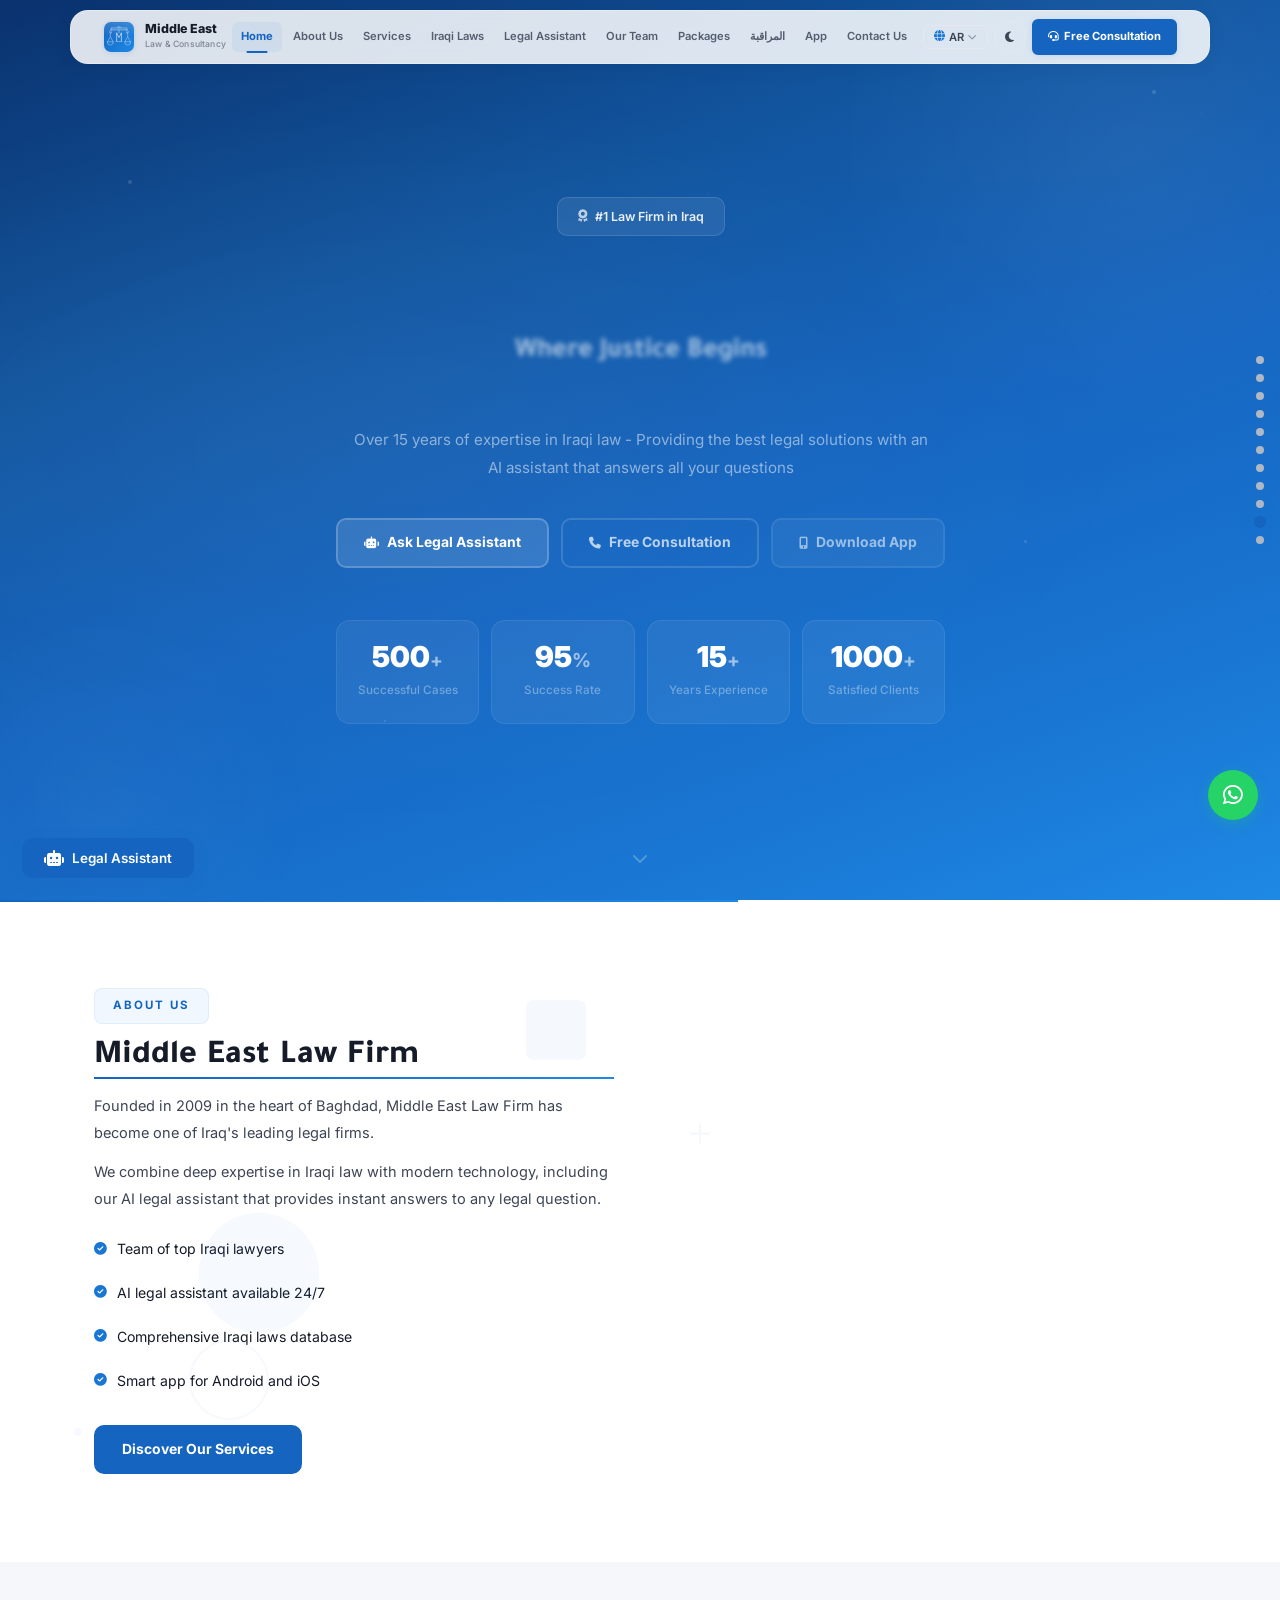
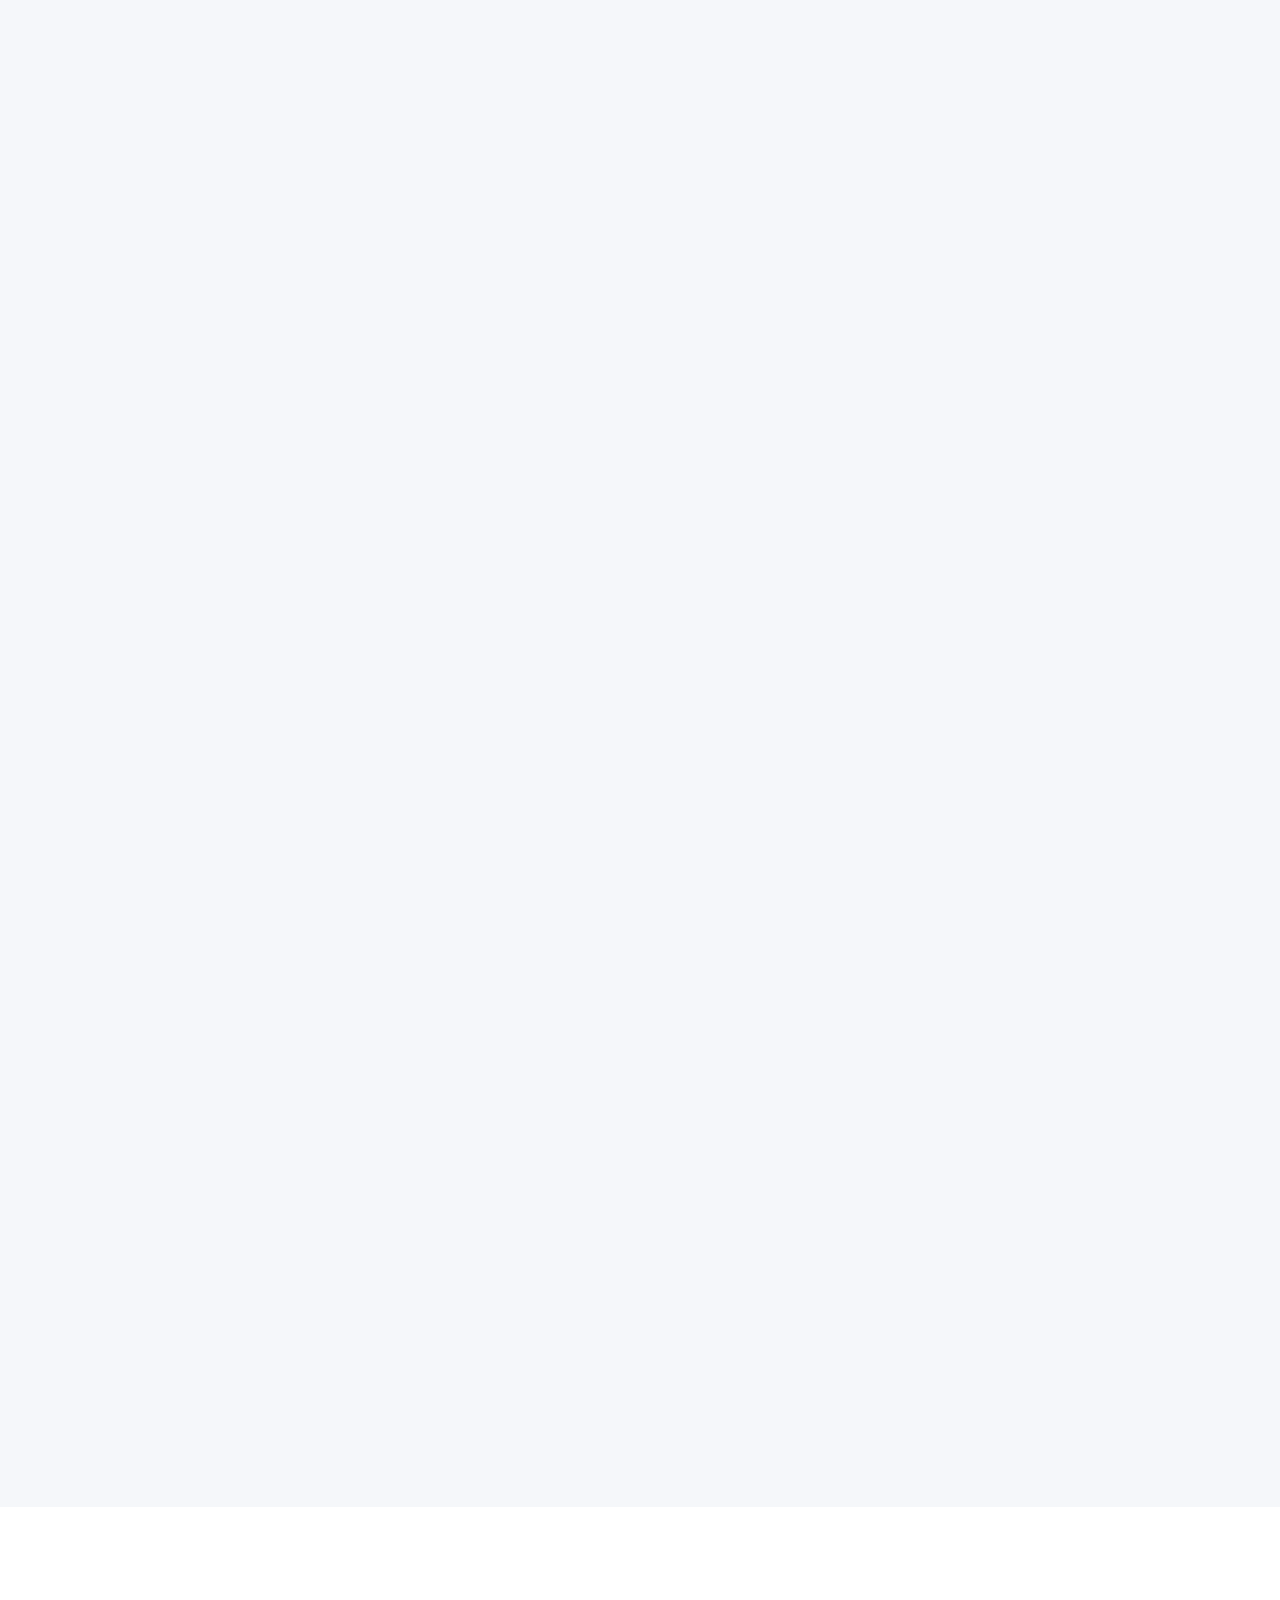
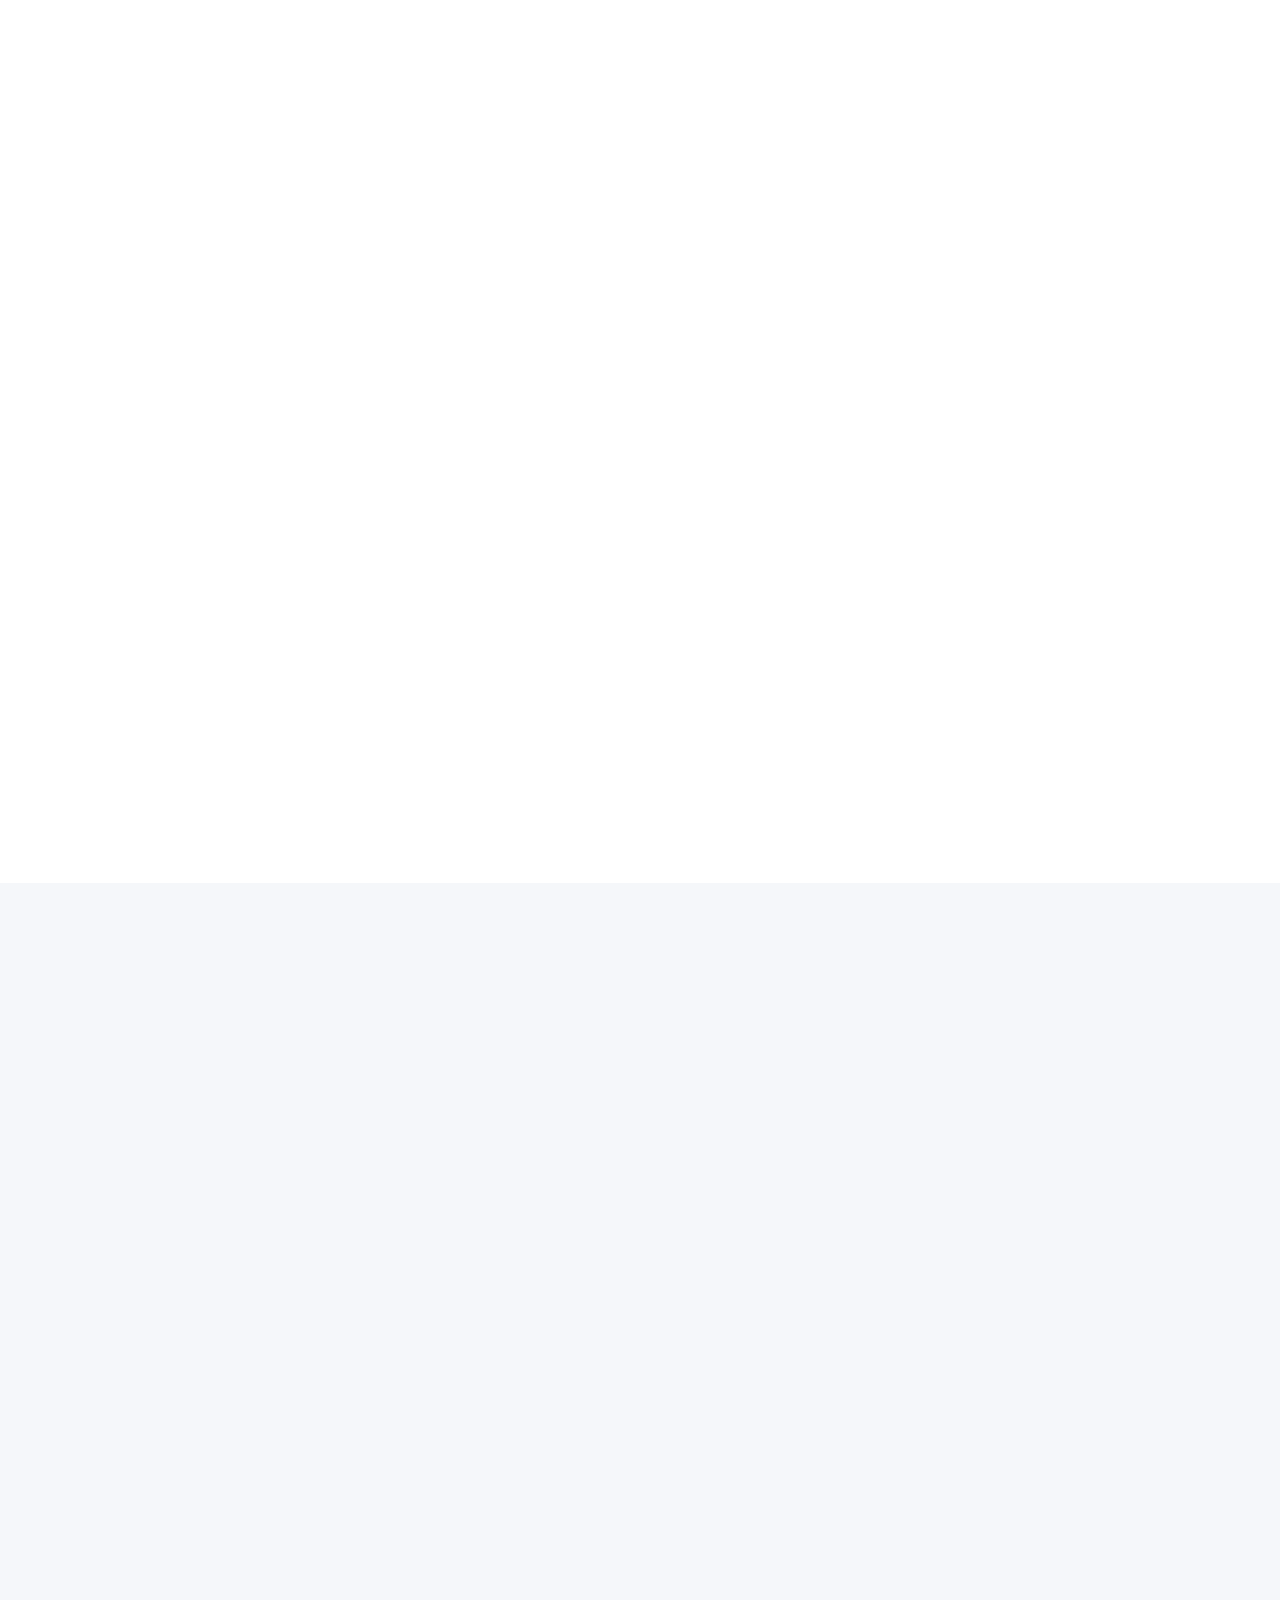
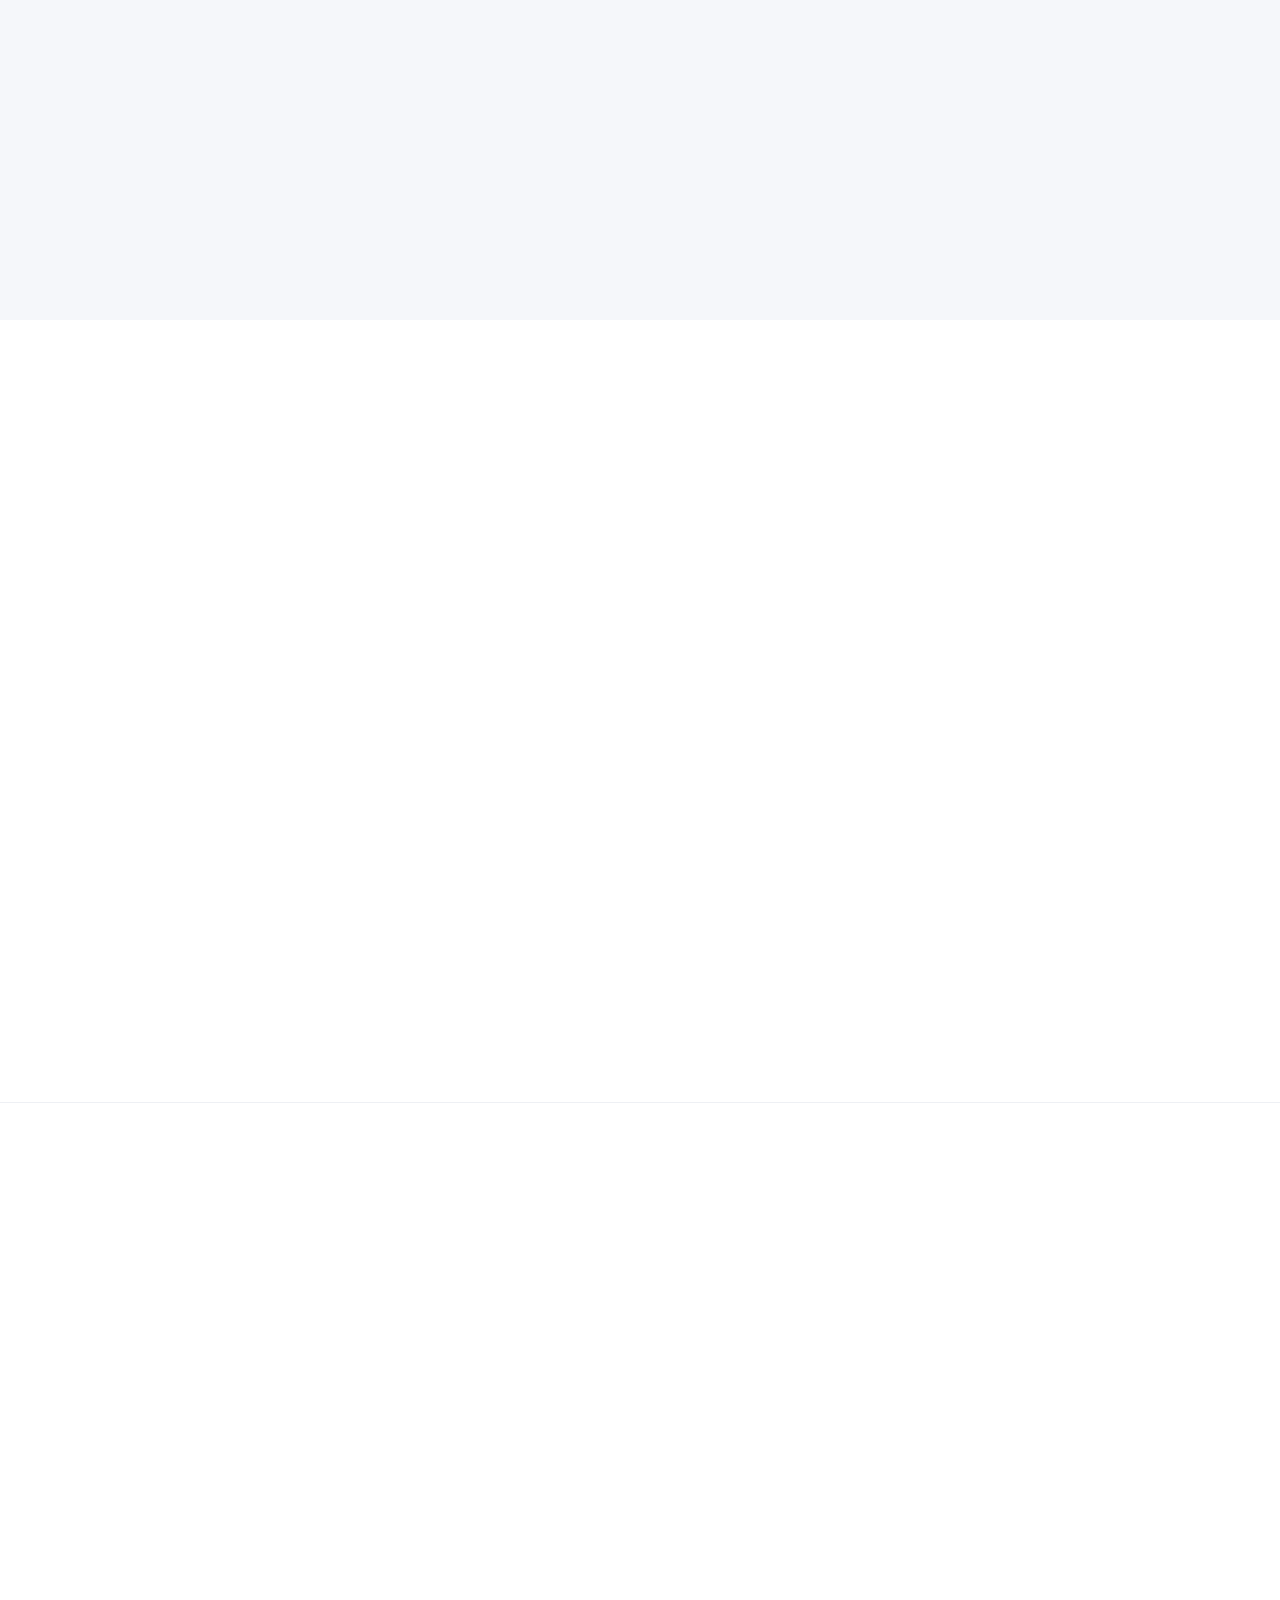
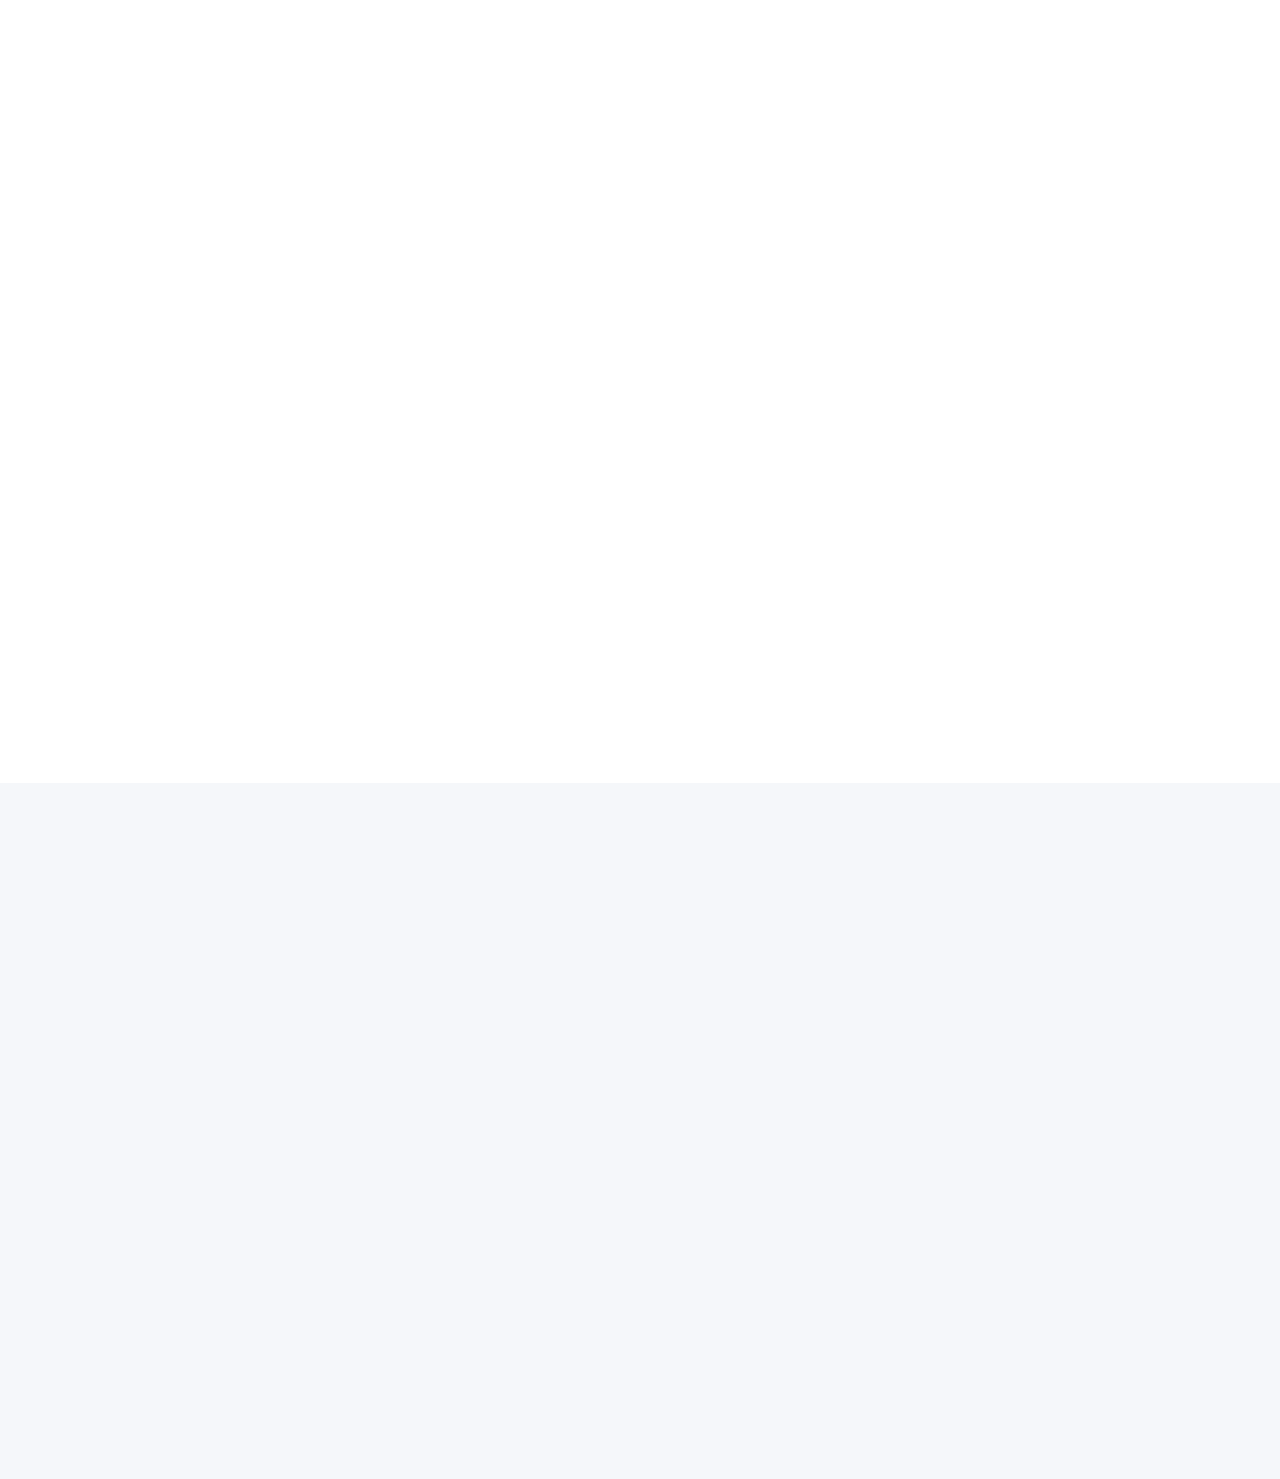
==== commit 071f656a: "v45: Complete premium motion graphics engine — 20+ new animation systems (split text reveal, section" ====
--- a/index.html
+++ b/index.html
@@ -13,13 +13,14 @@
 <link rel="preconnect" href="https://fonts.gstatic.com" crossorigin>
 <link href="https://fonts.googleapis.com/css2?family=Tajawal:wght@300;400;500;700;800;900&family=Inter:wght@300;400;500;600;700;800&display=swap" rel="stylesheet">
 <link rel="stylesheet" href="https://cdnjs.cloudflare.com/ajax/libs/font-awesome/6.5.1/css/all.min.css">
-<link rel="stylesheet" href="style.css?v=44">
+<link rel="stylesheet" href="style.css?v=45">
+<link rel="stylesheet" href="animations.css?v=45">
 <noscript><style>.reveal-up,.reveal-left,.reveal-right{opacity:1!important;transform:none!important}.loader{display:none!important}</style></noscript>
 </head>
 <body>
 <script>
 // Force clear old service worker caches
-if('caches' in window){caches.keys().then(function(k){k.forEach(function(n){if(n!=='me-law-v44')caches.delete(n)})});}
+if('caches' in window){caches.keys().then(function(k){k.forEach(function(n){if(n!=='me-law-v45')caches.delete(n)})});}
 </script>
 
 <!-- ===== LOADER ===== -->
@@ -1073,22 +1074,23 @@
 <!-- ===== TOAST ===== -->
 <div class="toast-container" id="toastContainer"></div>
 
-<script src="laws-data.js?v=44"></script>
-<script src="laws-data-2.js?v=44"></script>
-<script src="laws-data-3.js?v=44"></script>
-<script src="laws-data-4.js?v=44"></script>
-<script src="laws-data-5.js?v=44"></script>
-<script src="laws-data-6.js?v=44"></script>
-<script src="laws-data-7.js?v=44"></script>
-<script src="laws-data-8.js?v=44"></script>
-<script src="laws-data-9.js?v=44"></script>
-<script src="laws-data-10.js?v=44"></script>
-<script src="ai-engine.js?v=44"></script>
-<script src="script.js?v=44"></script>
-<script src="lang-data.js?v=44"></script>
-<script src="language-system.js?v=44"></script>
-<script src="admin-bridge.js?v=44"></script>
-<script src="motion-graphics.js?v=44"></script>
+<script src="laws-data.js?v=45"></script>
+<script src="laws-data-2.js?v=45"></script>
+<script src="laws-data-3.js?v=45"></script>
+<script src="laws-data-4.js?v=45"></script>
+<script src="laws-data-5.js?v=45"></script>
+<script src="laws-data-6.js?v=45"></script>
+<script src="laws-data-7.js?v=45"></script>
+<script src="laws-data-8.js?v=45"></script>
+<script src="laws-data-9.js?v=45"></script>
+<script src="laws-data-10.js?v=45"></script>
+<script src="ai-engine.js?v=45"></script>
+<script src="script.js?v=45"></script>
+<script src="lang-data.js?v=45"></script>
+<script src="language-system.js?v=45"></script>
+<script src="admin-bridge.js?v=45"></script>
+<script src="motion-graphics.js?v=45"></script>
+<script src="premium-motion.js?v=45"></script>
 </body>
 </html>
 
--- a/animations.css
+++ b/animations.css
@@ -0,0 +1,155 @@
+/* ================================================
+   v45 — PREMIUM MOTION GRAPHICS CSS
+   Cinematic animated-video experience
+   ================================================ */
+
+/* ===== 1. SPLIT TEXT REVEAL — word/char animation ===== */
+.mg-split-word{display:inline-block;overflow:hidden;vertical-align:top}
+.mg-split-char{display:inline-block;opacity:0;transform:translateY(100%) rotateX(-80deg);transition:opacity 0.5s var(--ease),transform 0.5s var(--ease);transform-origin:bottom}
+.mg-split-space{display:inline-block;width:0.3em}
+.mg-split-revealed .mg-split-char{opacity:1;transform:translateY(0) rotateX(0)}
+
+/* ===== 2. SECTION WIPE REVEALS ===== */
+.mg-wipe{clip-path:inset(0 100% 0 0);transition:clip-path 0.9s cubic-bezier(0.77,0,0.175,1)}
+[dir="rtl"] .mg-wipe{clip-path:inset(0 0 0 100%)}
+.mg-wipe--visible{clip-path:inset(0 0 0 0)}
+.mg-wipe--up{clip-path:inset(100% 0 0 0)}
+.mg-wipe--up.mg-wipe--visible{clip-path:inset(0 0 0 0)}
+.mg-wipe--center{clip-path:inset(0 50% 0 50%)}
+.mg-wipe--center.mg-wipe--visible{clip-path:inset(0 0 0 0)}
+
+/* ===== 3. SCROLL-LINKED PROGRESS LINE PER SECTION ===== */
+.mg-section-line{position:absolute;top:0;left:0;height:2px;width:0;background:var(--gradient-brand);z-index:2;transition:none;pointer-events:none}
+[dir="rtl"] .mg-section-line{left:auto;right:0}
+
+/* ===== 4. SVG DRAW ANIMATION ===== */
+.mg-svg-draw{stroke-dasharray:var(--path-length,300);stroke-dashoffset:var(--path-length,300);transition:stroke-dashoffset 1.2s cubic-bezier(0.65,0,0.35,1);fill:none;stroke:var(--blue-mid);stroke-width:2;stroke-linecap:round;stroke-linejoin:round}
+.mg-svg-drawn{stroke-dashoffset:0}
+
+/* ===== 5. CINEMATIC HERO ENTRANCE ===== */
+.mg-cinema-enter{opacity:0;transform:scale(0.92) translateY(30px);filter:blur(8px);transition:all 1s cubic-bezier(0.16,1,0.3,1)}
+.mg-cinema-visible{opacity:1;transform:scale(1) translateY(0);filter:blur(0)}
+
+/* ===== 6. 3D CARD STACK / PERSPECTIVE ===== */
+.mg-3d-space{perspective:1200px;perspective-origin:50% 50%}
+.mg-3d-card{transform-style:preserve-3d;transform:rotateY(0) rotateX(0);transition:transform 0.5s var(--ease);backface-visibility:hidden}
+.mg-3d-card:hover{transform:rotateY(5deg) rotateX(-3deg) translateZ(20px)}
+.mg-3d-card__back{position:absolute;inset:0;backface-visibility:hidden;transform:rotateY(180deg);border-radius:inherit}
+
+/* ===== 7. ANIMATED GRADIENT TEXT ===== */
+.mg-gradient-text{background:linear-gradient(135deg,var(--blue),var(--blue-bright),#42a5f5,var(--blue));background-size:300% 300%;-webkit-background-clip:text;background-clip:text;-webkit-text-fill-color:transparent;animation:mgGradientText 6s ease infinite}
+@keyframes mgGradientText{0%{background-position:0% 50%}50%{background-position:100% 50%}100%{background-position:0% 50%}}
+
+/* ===== 8. ELASTIC BUTTON PRESS ===== */
+.mg-elastic{transition:transform 0.4s cubic-bezier(0.34,1.56,0.64,1)}
+.mg-elastic:active{transform:scale(0.93)}
+
+/* ===== 9. SCROLL VELOCITY BLUR ===== */
+.mg-velocity-blur{transition:filter 0.15s ease-out}
+
+/* ===== 10. ANIMATED COUNTER BARS (data viz) ===== */
+.mg-bar{height:6px;background:var(--gray-100);border-radius:3px;overflow:hidden;position:relative}
+.mg-bar__fill{height:100%;background:var(--gradient-brand);border-radius:3px;width:0;transition:width 1.8s cubic-bezier(0.16,1,0.3,1)}
+.mg-bar--animated .mg-bar__fill{width:var(--bar-pct,0%)}
+
+/* ===== 11. FLOATING LABEL ANIMATION ===== */
+.mg-float-label{opacity:0;transform:translateY(12px);transition:opacity 0.4s var(--ease),transform 0.4s var(--ease)}
+.mg-float-visible{opacity:1;transform:translateY(0)}
+
+/* ===== 12. PARALLAX DEPTH LAYERS ===== */
+.mg-depth-1{--depth:0.02}
+.mg-depth-2{--depth:0.04}
+.mg-depth-3{--depth:0.06}
+.mg-depth-4{--depth:0.08}
+
+/* ===== 13. MORPHING BLOB BACKGROUND ===== */
+.mg-blob{position:absolute;width:300px;height:300px;border-radius:50%;filter:blur(60px);opacity:0.06;animation:mgBlobMorph 12s ease-in-out infinite alternate;pointer-events:none;z-index:0}
+.mg-blob--blue{background:var(--blue)}
+.mg-blob--accent{background:var(--blue-bright)}
+.mg-blob--2{animation-delay:-4s;animation-duration:15s}
+.mg-blob--3{animation-delay:-8s;animation-duration:18s}
+@keyframes mgBlobMorph{
+  0%{border-radius:50% 50% 50% 50% / 50% 50% 50% 50%;transform:translate(0,0) scale(1)}
+  25%{border-radius:60% 40% 55% 45% / 45% 55% 40% 60%;transform:translate(20px,-15px) scale(1.05)}
+  50%{border-radius:40% 60% 45% 55% / 55% 45% 60% 40%;transform:translate(-15px,20px) scale(0.95)}
+  75%{border-radius:55% 45% 40% 60% / 40% 60% 55% 45%;transform:translate(10px,10px) scale(1.02)}
+  100%{border-radius:50% 50% 50% 50% / 50% 50% 50% 50%;transform:translate(0,0) scale(1)}
+}
+
+/* ===== 14. HOVER GLOW RING ===== */
+.mg-glow-ring{position:relative}
+.mg-glow-ring::after{content:'';position:absolute;inset:-4px;border-radius:inherit;border:2px solid transparent;transition:border-color 0.4s var(--ease),box-shadow 0.4s var(--ease);pointer-events:none}
+.mg-glow-ring:hover::after{border-color:rgba(25,118,210,0.15);box-shadow:0 0 20px rgba(25,118,210,0.08)}
+
+/* ===== 15. SCROLL-TRIGGERED NUMBER FLIP ===== */
+.mg-num-flip{display:inline-flex;overflow:hidden;height:1.2em;line-height:1.2em}
+.mg-num-digit{display:inline-block;animation:mgNumFlip 0.6s var(--ease) forwards}
+@keyframes mgNumFlip{from{transform:translateY(100%);opacity:0}to{transform:translateY(0);opacity:1}}
+
+/* ===== 16. SMOOTH SCALE ENTRANCE ===== */
+.mg-scale-in{opacity:0;transform:scale(0.85);transition:opacity 0.6s var(--ease),transform 0.6s var(--ease)}
+.mg-scale-visible{opacity:1;transform:scale(1)}
+
+/* ===== 17. ROTATING BORDER ===== */
+.mg-rotate-border{position:relative;overflow:hidden;z-index:0}
+.mg-rotate-border::before{content:'';position:absolute;inset:-2px;background:conic-gradient(from 0deg,var(--blue),var(--blue-bright),var(--blue-mid),var(--blue));animation:mgRotateBorder 4s linear infinite;z-index:-1;border-radius:inherit}
+.mg-rotate-border::after{content:'';position:absolute;inset:2px;background:var(--surface);border-radius:inherit;z-index:-1}
+@keyframes mgRotateBorder{to{transform:rotate(360deg)}}
+
+/* ===== 18. TYPEWRITER CURSOR BLINK ===== */
+.mg-typewriter-cursor{border-right:2px solid var(--blue);animation:mgCursorBlink 0.8s step-end infinite}
+@keyframes mgCursorBlink{0%,100%{border-color:var(--blue)}50%{border-color:transparent}}
+
+/* ===== 19. PARALLAX IMAGE FRAME ===== */
+.mg-parallax-frame{overflow:hidden;border-radius:var(--radius-lg)}
+.mg-parallax-frame img{transition:transform 0.1s linear;will-change:transform}
+
+/* ===== 20. STAGGER SLIDE FROM SIDES ===== */
+.mg-slide-left{opacity:0;transform:translateX(-40px);transition:opacity 0.6s var(--ease),transform 0.6s var(--ease)}
+.mg-slide-right{opacity:0;transform:translateX(40px);transition:opacity 0.6s var(--ease),transform 0.6s var(--ease)}
+.mg-slide-visible{opacity:1;transform:translateX(0)}
+
+/* ===== 21. HOVER CARD SHINE SWEEP ===== */
+.mg-shine-sweep{position:relative;overflow:hidden}
+.mg-shine-sweep::before{content:'';position:absolute;top:0;left:-75%;width:50%;height:100%;background:linear-gradient(90deg,transparent,rgba(255,255,255,0.06),transparent);transform:skewX(-25deg);transition:left 0.6s var(--ease);pointer-events:none;z-index:1}
+.mg-shine-sweep:hover::before{left:125%}
+
+/* ===== 22. FADE & BLUR ENTRANCE ===== */
+.mg-fade-blur{opacity:0;filter:blur(10px);transform:translateY(15px);transition:opacity 0.7s var(--ease),filter 0.7s var(--ease),transform 0.7s var(--ease)}
+.mg-fade-blur-visible{opacity:1;filter:blur(0);transform:translateY(0)}
+
+/* ===== 23. PULSE RING (status indicators) ===== */
+.mg-pulse-ring{position:relative}
+.mg-pulse-ring::before{content:'';position:absolute;inset:-6px;border-radius:50%;border:2px solid var(--blue);opacity:0;animation:mgPulseRing 2s ease-out infinite}
+@keyframes mgPulseRing{0%{transform:scale(0.8);opacity:0.6}100%{transform:scale(1.4);opacity:0}}
+
+/* ===== 24. HORIZONTAL SCROLL SECTION ===== */
+.mg-hscroll{overflow:hidden;position:relative}
+.mg-hscroll__track{display:flex;gap:20px;transition:transform 0.1s linear;will-change:transform}
+
+/* ===== 25. SMOOTH REVEAL LINE ===== */
+.mg-reveal-line{position:relative}
+.mg-reveal-line::after{content:'';position:absolute;bottom:0;left:0;width:100%;height:2px;background:var(--gradient-brand);transform:scaleX(0);transform-origin:left;transition:transform 0.8s cubic-bezier(0.65,0,0.35,1)}
+[dir="rtl"] .mg-reveal-line::after{transform-origin:right}
+.mg-reveal-line--visible::after{transform:scaleX(1)}
+
+/* ===== DARK MODE ===== */
+[data-theme="dark"] .mg-blob{opacity:0.03}
+[data-theme="dark"] .mg-bar{background:var(--gray-700)}
+[data-theme="dark"] .mg-glow-ring:hover::after{border-color:rgba(66,165,245,0.2);box-shadow:0 0 20px rgba(66,165,245,0.1)}
+[data-theme="dark"] .mg-shine-sweep::before{background:linear-gradient(90deg,transparent,rgba(255,255,255,0.03),transparent)}
+
+/* ===== REDUCE MOTION (a11y) ===== */
+@media(prefers-reduced-motion:reduce){
+  .mg-split-char,.mg-wipe,.mg-cinema-enter,.mg-3d-card,.mg-elastic,.mg-bar__fill,
+  .mg-float-label,.mg-blob,.mg-scale-in,.mg-fade-blur,.mg-slide-left,.mg-slide-right,
+  .mg-shine-sweep::before,.mg-reveal-line::after,.mg-gradient-text{
+    animation:none!important;transition:none!important;opacity:1!important;transform:none!important;filter:none!important;clip-path:none!important
+  }
+}
+
+/* ===== RESPONSIVE ===== */
+@media(max-width:768px){
+  .mg-blob{width:200px;height:200px;filter:blur(40px)}
+  .mg-3d-card:hover{transform:none}
+}
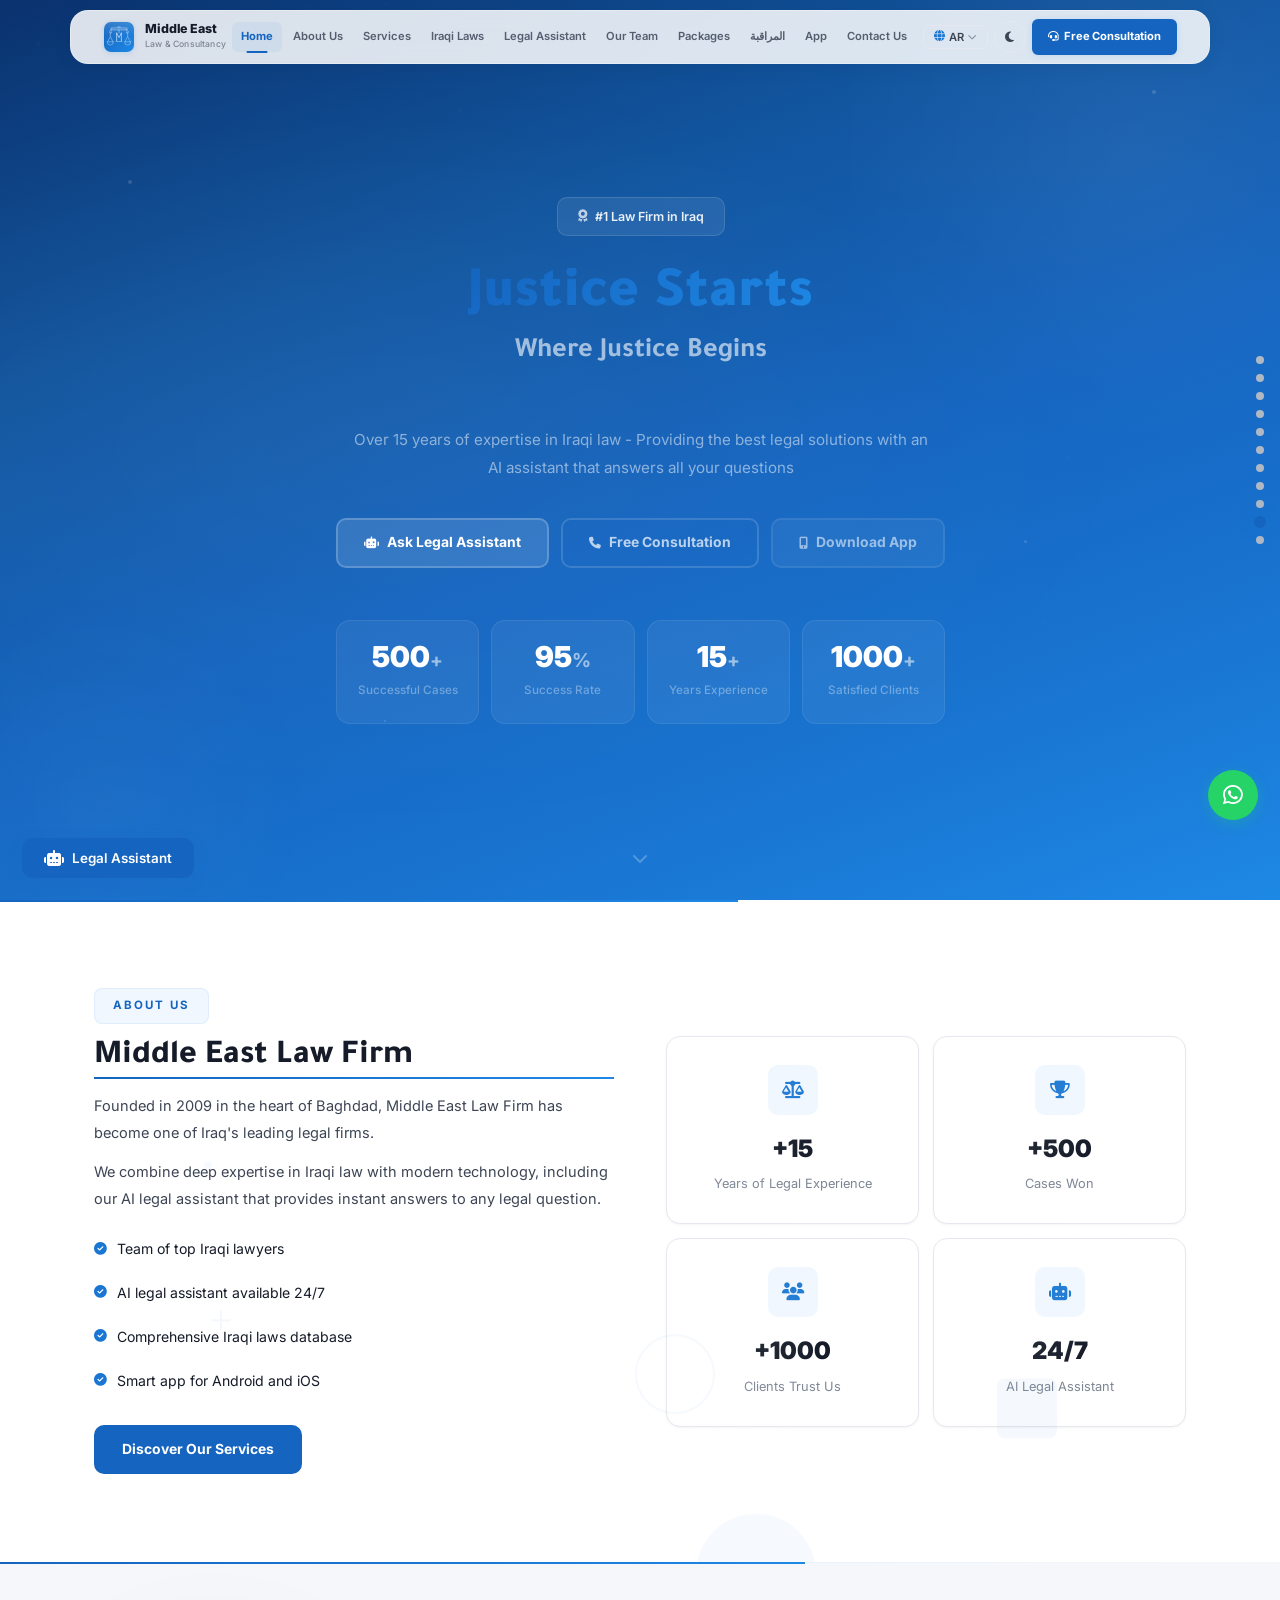
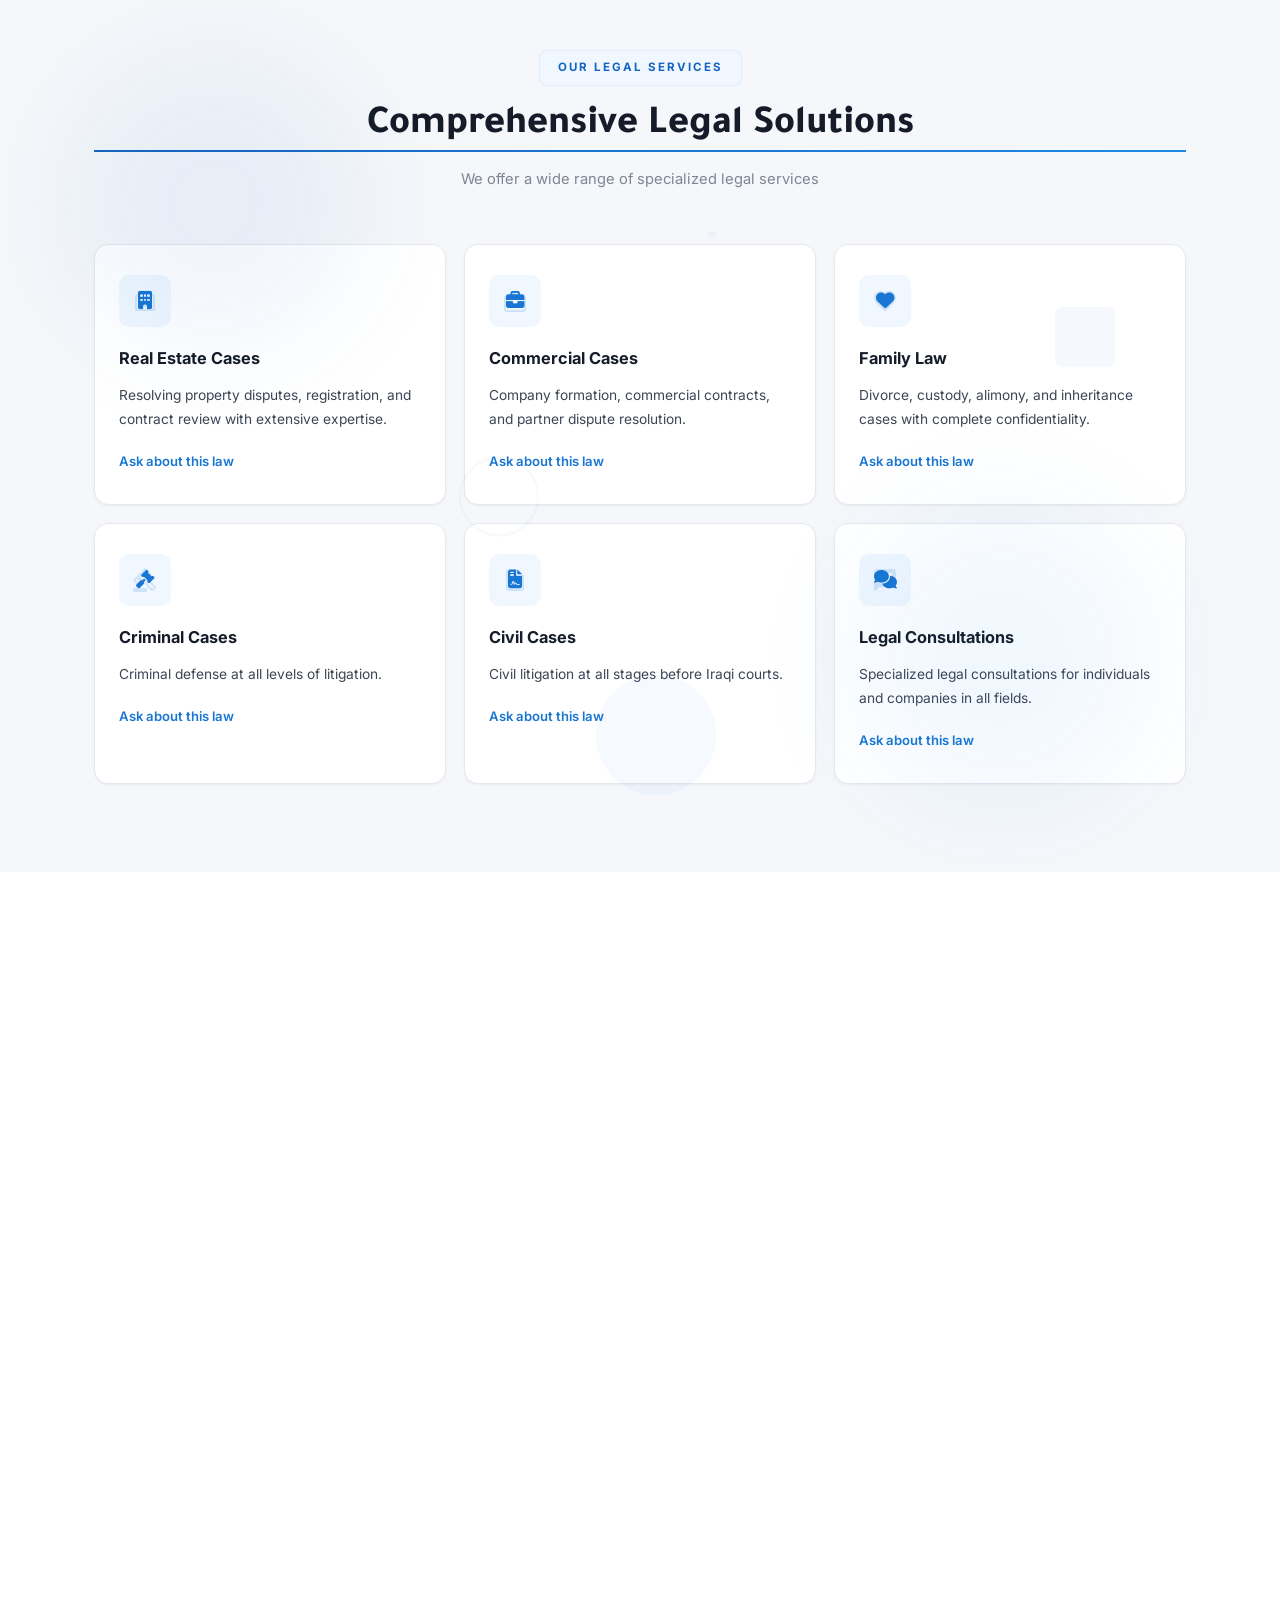
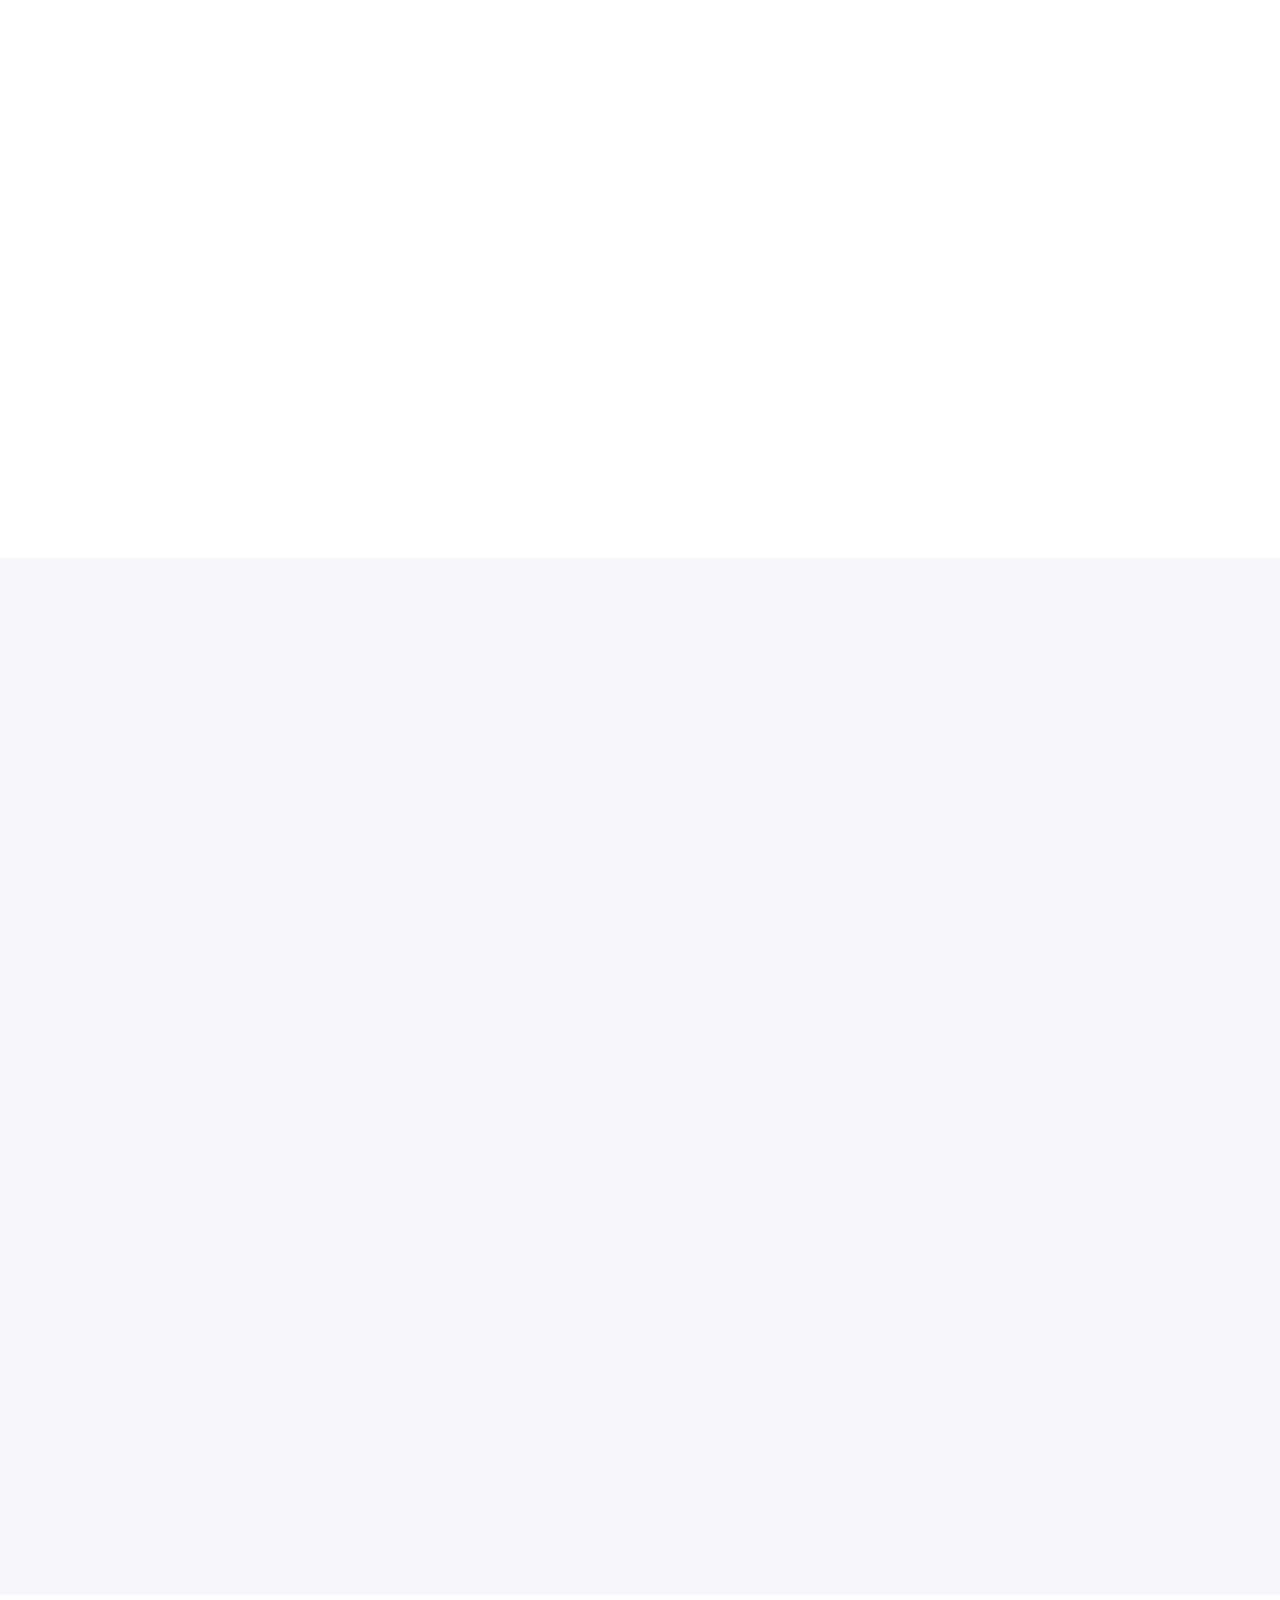
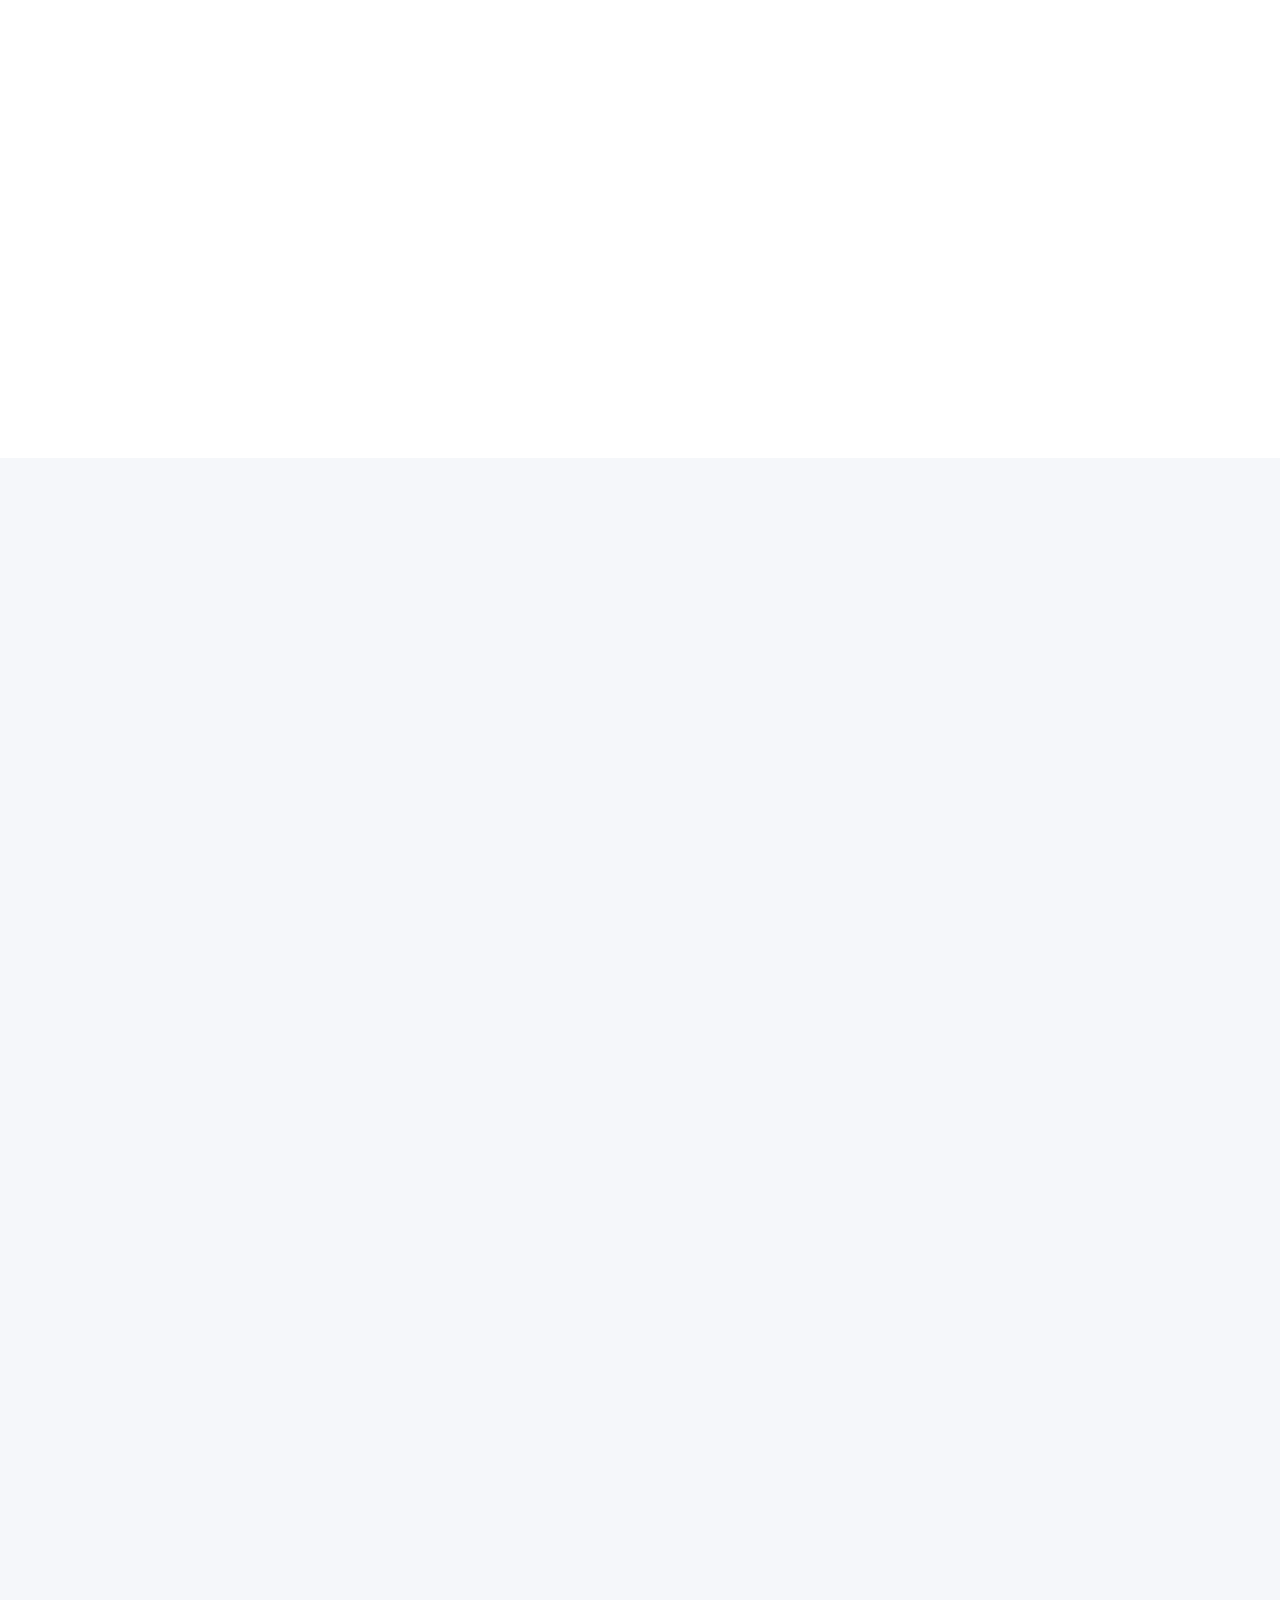
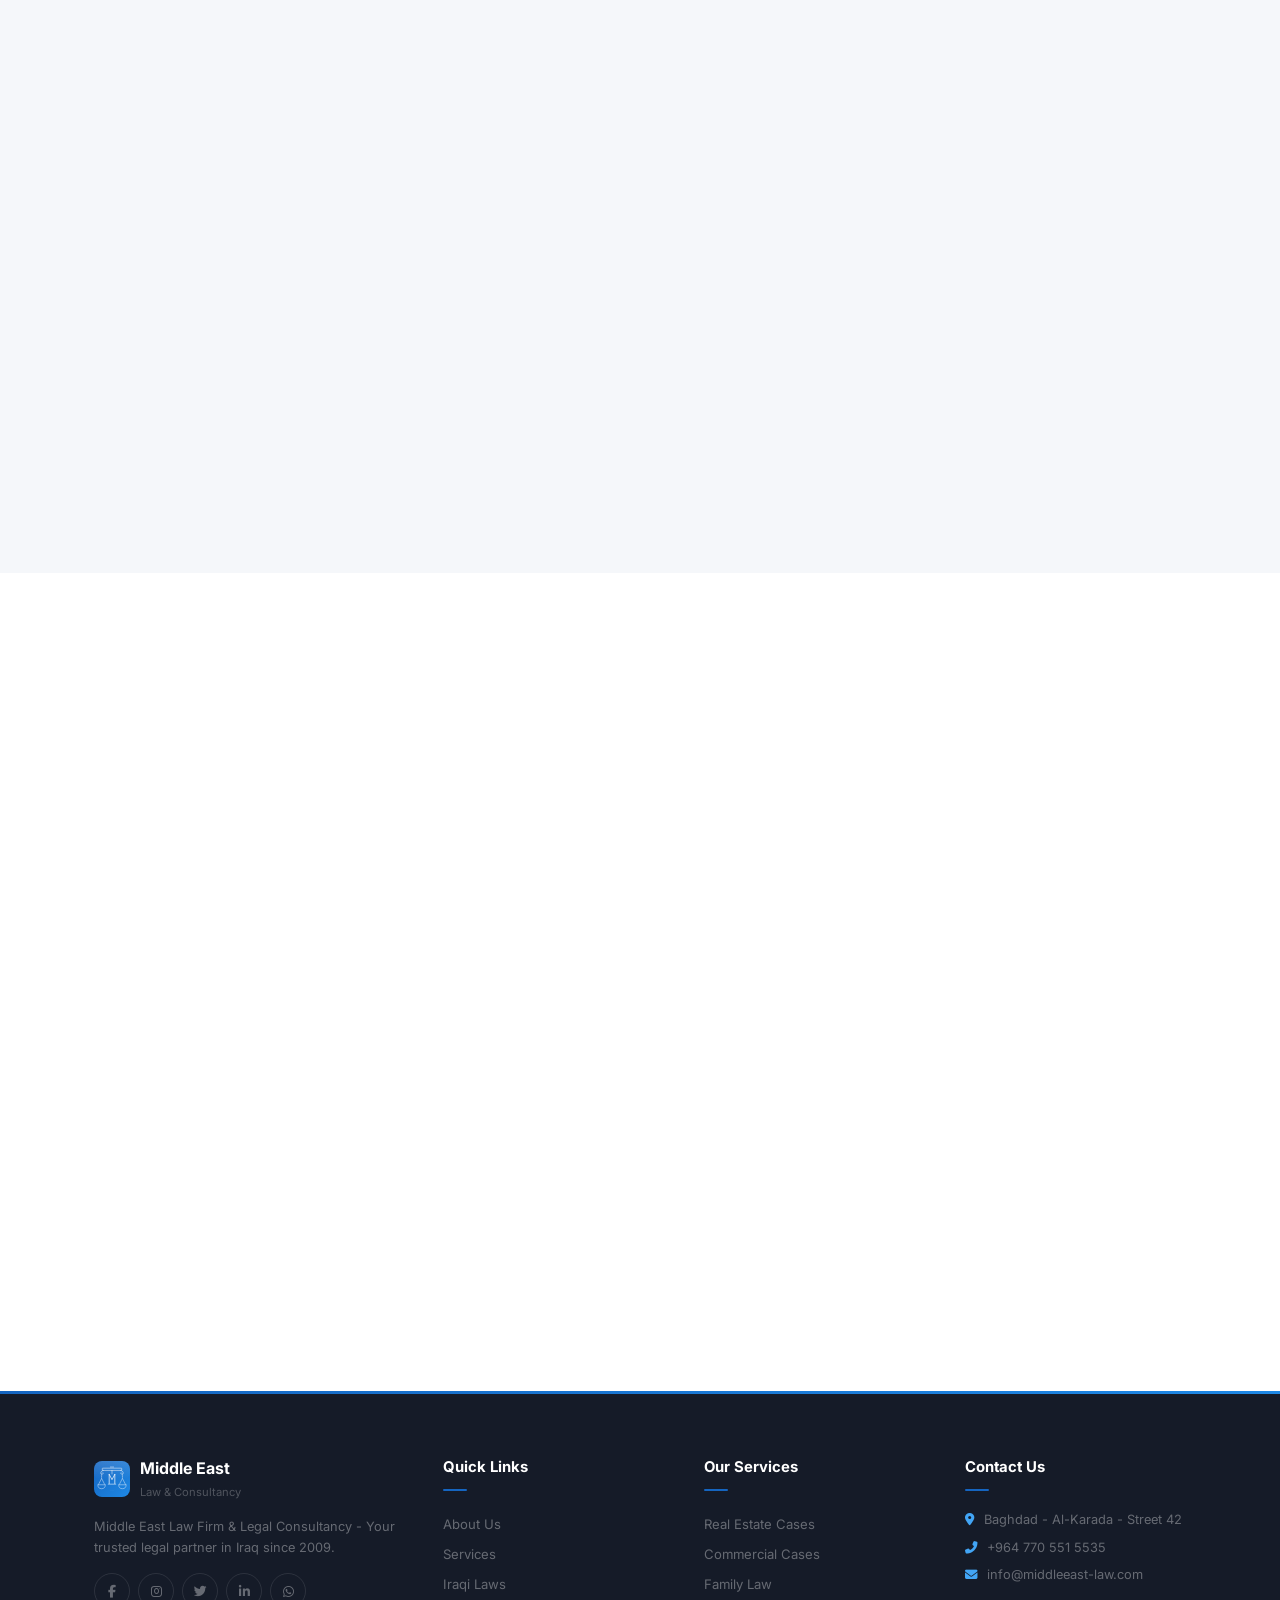
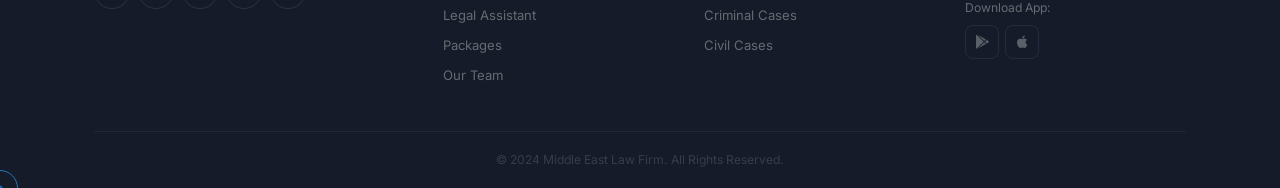
==== commit 2b83e265: "v46: fix display issues - remove conflicting animation systems from premium-motion.js and animations" ====
--- a/index.html
+++ b/index.html
@@ -13,14 +13,14 @@
 <link rel="preconnect" href="https://fonts.gstatic.com" crossorigin>
 <link href="https://fonts.googleapis.com/css2?family=Tajawal:wght@300;400;500;700;800;900&family=Inter:wght@300;400;500;600;700;800&display=swap" rel="stylesheet">
 <link rel="stylesheet" href="https://cdnjs.cloudflare.com/ajax/libs/font-awesome/6.5.1/css/all.min.css">
-<link rel="stylesheet" href="style.css?v=45">
-<link rel="stylesheet" href="animations.css?v=45">
+<link rel="stylesheet" href="style.css?v=46">
+<link rel="stylesheet" href="animations.css?v=46">
 <noscript><style>.reveal-up,.reveal-left,.reveal-right{opacity:1!important;transform:none!important}.loader{display:none!important}</style></noscript>
 </head>
 <body>
 <script>
 // Force clear old service worker caches
-if('caches' in window){caches.keys().then(function(k){k.forEach(function(n){if(n!=='me-law-v45')caches.delete(n)})});}
+if('caches' in window){caches.keys().then(function(k){k.forEach(function(n){if(n!=='me-law-v46')caches.delete(n)})});}
 </script>
 
 <!-- ===== LOADER ===== -->
@@ -1074,23 +1074,23 @@
 <!-- ===== TOAST ===== -->
 <div class="toast-container" id="toastContainer"></div>
 
-<script src="laws-data.js?v=45"></script>
-<script src="laws-data-2.js?v=45"></script>
-<script src="laws-data-3.js?v=45"></script>
-<script src="laws-data-4.js?v=45"></script>
-<script src="laws-data-5.js?v=45"></script>
-<script src="laws-data-6.js?v=45"></script>
-<script src="laws-data-7.js?v=45"></script>
-<script src="laws-data-8.js?v=45"></script>
-<script src="laws-data-9.js?v=45"></script>
-<script src="laws-data-10.js?v=45"></script>
-<script src="ai-engine.js?v=45"></script>
-<script src="script.js?v=45"></script>
-<script src="lang-data.js?v=45"></script>
-<script src="language-system.js?v=45"></script>
-<script src="admin-bridge.js?v=45"></script>
-<script src="motion-graphics.js?v=45"></script>
-<script src="premium-motion.js?v=45"></script>
+<script src="laws-data.js?v=46"></script>
+<script src="laws-data-2.js?v=46"></script>
+<script src="laws-data-3.js?v=46"></script>
+<script src="laws-data-4.js?v=46"></script>
+<script src="laws-data-5.js?v=46"></script>
+<script src="laws-data-6.js?v=46"></script>
+<script src="laws-data-7.js?v=46"></script>
+<script src="laws-data-8.js?v=46"></script>
+<script src="laws-data-9.js?v=46"></script>
+<script src="laws-data-10.js?v=46"></script>
+<script src="ai-engine.js?v=46"></script>
+<script src="script.js?v=46"></script>
+<script src="lang-data.js?v=46"></script>
+<script src="language-system.js?v=46"></script>
+<script src="admin-bridge.js?v=46"></script>
+<script src="motion-graphics.js?v=46"></script>
+<script src="premium-motion.js?v=46"></script>
 </body>
 </html>
 
--- a/animations.css
+++ b/animations.css
@@ -1,68 +1,30 @@
 /* ================================================
-   v45 — PREMIUM MOTION GRAPHICS CSS
-   Cinematic animated-video experience
+   v45 - PREMIUM MOTION GRAPHICS CSS
+   Non-destructive visual enhancements
    ================================================ */
 
-/* ===== 1. SPLIT TEXT REVEAL — word/char animation ===== */
-.mg-split-word{display:inline-block;overflow:hidden;vertical-align:top}
-.mg-split-char{display:inline-block;opacity:0;transform:translateY(100%) rotateX(-80deg);transition:opacity 0.5s var(--ease),transform 0.5s var(--ease);transform-origin:bottom}
-.mg-split-space{display:inline-block;width:0.3em}
-.mg-split-revealed .mg-split-char{opacity:1;transform:translateY(0) rotateX(0)}
-
-/* ===== 2. SECTION WIPE REVEALS ===== */
-.mg-wipe{clip-path:inset(0 100% 0 0);transition:clip-path 0.9s cubic-bezier(0.77,0,0.175,1)}
-[dir="rtl"] .mg-wipe{clip-path:inset(0 0 0 100%)}
-.mg-wipe--visible{clip-path:inset(0 0 0 0)}
-.mg-wipe--up{clip-path:inset(100% 0 0 0)}
-.mg-wipe--up.mg-wipe--visible{clip-path:inset(0 0 0 0)}
-.mg-wipe--center{clip-path:inset(0 50% 0 50%)}
-.mg-wipe--center.mg-wipe--visible{clip-path:inset(0 0 0 0)}
-
-/* ===== 3. SCROLL-LINKED PROGRESS LINE PER SECTION ===== */
+/* ===== 1. SCROLL-LINKED PROGRESS LINE PER SECTION ===== */
 .mg-section-line{position:absolute;top:0;left:0;height:2px;width:0;background:var(--gradient-brand);z-index:2;transition:none;pointer-events:none}
 [dir="rtl"] .mg-section-line{left:auto;right:0}
 
-/* ===== 4. SVG DRAW ANIMATION ===== */
+/* ===== 2. SVG DRAW ANIMATION ===== */
 .mg-svg-draw{stroke-dasharray:var(--path-length,300);stroke-dashoffset:var(--path-length,300);transition:stroke-dashoffset 1.2s cubic-bezier(0.65,0,0.35,1);fill:none;stroke:var(--blue-mid);stroke-width:2;stroke-linecap:round;stroke-linejoin:round}
 .mg-svg-drawn{stroke-dashoffset:0}
 
-/* ===== 5. CINEMATIC HERO ENTRANCE ===== */
-.mg-cinema-enter{opacity:0;transform:scale(0.92) translateY(30px);filter:blur(8px);transition:all 1s cubic-bezier(0.16,1,0.3,1)}
-.mg-cinema-visible{opacity:1;transform:scale(1) translateY(0);filter:blur(0)}
-
-/* ===== 6. 3D CARD STACK / PERSPECTIVE ===== */
-.mg-3d-space{perspective:1200px;perspective-origin:50% 50%}
-.mg-3d-card{transform-style:preserve-3d;transform:rotateY(0) rotateX(0);transition:transform 0.5s var(--ease);backface-visibility:hidden}
-.mg-3d-card:hover{transform:rotateY(5deg) rotateX(-3deg) translateZ(20px)}
-.mg-3d-card__back{position:absolute;inset:0;backface-visibility:hidden;transform:rotateY(180deg);border-radius:inherit}
-
-/* ===== 7. ANIMATED GRADIENT TEXT ===== */
+/* ===== 3. ANIMATED GRADIENT TEXT ===== */
 .mg-gradient-text{background:linear-gradient(135deg,var(--blue),var(--blue-bright),#42a5f5,var(--blue));background-size:300% 300%;-webkit-background-clip:text;background-clip:text;-webkit-text-fill-color:transparent;animation:mgGradientText 6s ease infinite}
 @keyframes mgGradientText{0%{background-position:0% 50%}50%{background-position:100% 50%}100%{background-position:0% 50%}}
 
-/* ===== 8. ELASTIC BUTTON PRESS ===== */
+/* ===== 4. ELASTIC BUTTON PRESS ===== */
 .mg-elastic{transition:transform 0.4s cubic-bezier(0.34,1.56,0.64,1)}
 .mg-elastic:active{transform:scale(0.93)}
 
-/* ===== 9. SCROLL VELOCITY BLUR ===== */
-.mg-velocity-blur{transition:filter 0.15s ease-out}
-
-/* ===== 10. ANIMATED COUNTER BARS (data viz) ===== */
+/* ===== 5. ANIMATED COUNTER BARS (data viz) ===== */
 .mg-bar{height:6px;background:var(--gray-100);border-radius:3px;overflow:hidden;position:relative}
 .mg-bar__fill{height:100%;background:var(--gradient-brand);border-radius:3px;width:0;transition:width 1.8s cubic-bezier(0.16,1,0.3,1)}
 .mg-bar--animated .mg-bar__fill{width:var(--bar-pct,0%)}
 
-/* ===== 11. FLOATING LABEL ANIMATION ===== */
-.mg-float-label{opacity:0;transform:translateY(12px);transition:opacity 0.4s var(--ease),transform 0.4s var(--ease)}
-.mg-float-visible{opacity:1;transform:translateY(0)}
-
-/* ===== 12. PARALLAX DEPTH LAYERS ===== */
-.mg-depth-1{--depth:0.02}
-.mg-depth-2{--depth:0.04}
-.mg-depth-3{--depth:0.06}
-.mg-depth-4{--depth:0.08}
-
-/* ===== 13. MORPHING BLOB BACKGROUND ===== */
+/* ===== 6. MORPHING BLOB BACKGROUND ===== */
 .mg-blob{position:absolute;width:300px;height:300px;border-radius:50%;filter:blur(60px);opacity:0.06;animation:mgBlobMorph 12s ease-in-out infinite alternate;pointer-events:none;z-index:0}
 .mg-blob--blue{background:var(--blue)}
 .mg-blob--accent{background:var(--blue-bright)}
@@ -76,58 +38,22 @@
   100%{border-radius:50% 50% 50% 50% / 50% 50% 50% 50%;transform:translate(0,0) scale(1)}
 }
 
-/* ===== 14. HOVER GLOW RING ===== */
+/* ===== 7. HOVER GLOW RING ===== */
 .mg-glow-ring{position:relative}
 .mg-glow-ring::after{content:'';position:absolute;inset:-4px;border-radius:inherit;border:2px solid transparent;transition:border-color 0.4s var(--ease),box-shadow 0.4s var(--ease);pointer-events:none}
 .mg-glow-ring:hover::after{border-color:rgba(25,118,210,0.15);box-shadow:0 0 20px rgba(25,118,210,0.08)}
 
-/* ===== 15. SCROLL-TRIGGERED NUMBER FLIP ===== */
-.mg-num-flip{display:inline-flex;overflow:hidden;height:1.2em;line-height:1.2em}
-.mg-num-digit{display:inline-block;animation:mgNumFlip 0.6s var(--ease) forwards}
-@keyframes mgNumFlip{from{transform:translateY(100%);opacity:0}to{transform:translateY(0);opacity:1}}
-
-/* ===== 16. SMOOTH SCALE ENTRANCE ===== */
-.mg-scale-in{opacity:0;transform:scale(0.85);transition:opacity 0.6s var(--ease),transform 0.6s var(--ease)}
-.mg-scale-visible{opacity:1;transform:scale(1)}
-
-/* ===== 17. ROTATING BORDER ===== */
-.mg-rotate-border{position:relative;overflow:hidden;z-index:0}
-.mg-rotate-border::before{content:'';position:absolute;inset:-2px;background:conic-gradient(from 0deg,var(--blue),var(--blue-bright),var(--blue-mid),var(--blue));animation:mgRotateBorder 4s linear infinite;z-index:-1;border-radius:inherit}
-.mg-rotate-border::after{content:'';position:absolute;inset:2px;background:var(--surface);border-radius:inherit;z-index:-1}
-@keyframes mgRotateBorder{to{transform:rotate(360deg)}}
-
-/* ===== 18. TYPEWRITER CURSOR BLINK ===== */
-.mg-typewriter-cursor{border-right:2px solid var(--blue);animation:mgCursorBlink 0.8s step-end infinite}
-@keyframes mgCursorBlink{0%,100%{border-color:var(--blue)}50%{border-color:transparent}}
-
-/* ===== 19. PARALLAX IMAGE FRAME ===== */
-.mg-parallax-frame{overflow:hidden;border-radius:var(--radius-lg)}
-.mg-parallax-frame img{transition:transform 0.1s linear;will-change:transform}
-
-/* ===== 20. STAGGER SLIDE FROM SIDES ===== */
-.mg-slide-left{opacity:0;transform:translateX(-40px);transition:opacity 0.6s var(--ease),transform 0.6s var(--ease)}
-.mg-slide-right{opacity:0;transform:translateX(40px);transition:opacity 0.6s var(--ease),transform 0.6s var(--ease)}
-.mg-slide-visible{opacity:1;transform:translateX(0)}
-
-/* ===== 21. HOVER CARD SHINE SWEEP ===== */
+/* ===== 8. HOVER CARD SHINE SWEEP ===== */
 .mg-shine-sweep{position:relative;overflow:hidden}
 .mg-shine-sweep::before{content:'';position:absolute;top:0;left:-75%;width:50%;height:100%;background:linear-gradient(90deg,transparent,rgba(255,255,255,0.06),transparent);transform:skewX(-25deg);transition:left 0.6s var(--ease);pointer-events:none;z-index:1}
 .mg-shine-sweep:hover::before{left:125%}
 
-/* ===== 22. FADE & BLUR ENTRANCE ===== */
-.mg-fade-blur{opacity:0;filter:blur(10px);transform:translateY(15px);transition:opacity 0.7s var(--ease),filter 0.7s var(--ease),transform 0.7s var(--ease)}
-.mg-fade-blur-visible{opacity:1;filter:blur(0);transform:translateY(0)}
-
-/* ===== 23. PULSE RING (status indicators) ===== */
+/* ===== 9. PULSE RING (status indicators) ===== */
 .mg-pulse-ring{position:relative}
 .mg-pulse-ring::before{content:'';position:absolute;inset:-6px;border-radius:50%;border:2px solid var(--blue);opacity:0;animation:mgPulseRing 2s ease-out infinite}
 @keyframes mgPulseRing{0%{transform:scale(0.8);opacity:0.6}100%{transform:scale(1.4);opacity:0}}
 
-/* ===== 24. HORIZONTAL SCROLL SECTION ===== */
-.mg-hscroll{overflow:hidden;position:relative}
-.mg-hscroll__track{display:flex;gap:20px;transition:transform 0.1s linear;will-change:transform}
-
-/* ===== 25. SMOOTH REVEAL LINE ===== */
+/* ===== 10. SMOOTH REVEAL LINE ===== */
 .mg-reveal-line{position:relative}
 .mg-reveal-line::after{content:'';position:absolute;bottom:0;left:0;width:100%;height:2px;background:var(--gradient-brand);transform:scaleX(0);transform-origin:left;transition:transform 0.8s cubic-bezier(0.65,0,0.35,1)}
 [dir="rtl"] .mg-reveal-line::after{transform-origin:right}
@@ -141,15 +67,13 @@
 
 /* ===== REDUCE MOTION (a11y) ===== */
 @media(prefers-reduced-motion:reduce){
-  .mg-split-char,.mg-wipe,.mg-cinema-enter,.mg-3d-card,.mg-elastic,.mg-bar__fill,
-  .mg-float-label,.mg-blob,.mg-scale-in,.mg-fade-blur,.mg-slide-left,.mg-slide-right,
-  .mg-shine-sweep::before,.mg-reveal-line::after,.mg-gradient-text{
-    animation:none!important;transition:none!important;opacity:1!important;transform:none!important;filter:none!important;clip-path:none!important
+  .mg-blob,.mg-elastic,.mg-bar__fill,.mg-gradient-text,
+  .mg-shine-sweep::before,.mg-reveal-line::after{
+    animation:none!important;transition:none!important
   }
 }
 
 /* ===== RESPONSIVE ===== */
 @media(max-width:768px){
   .mg-blob{width:200px;height:200px;filter:blur(40px)}
-  .mg-3d-card:hover{transform:none}
-}
+}
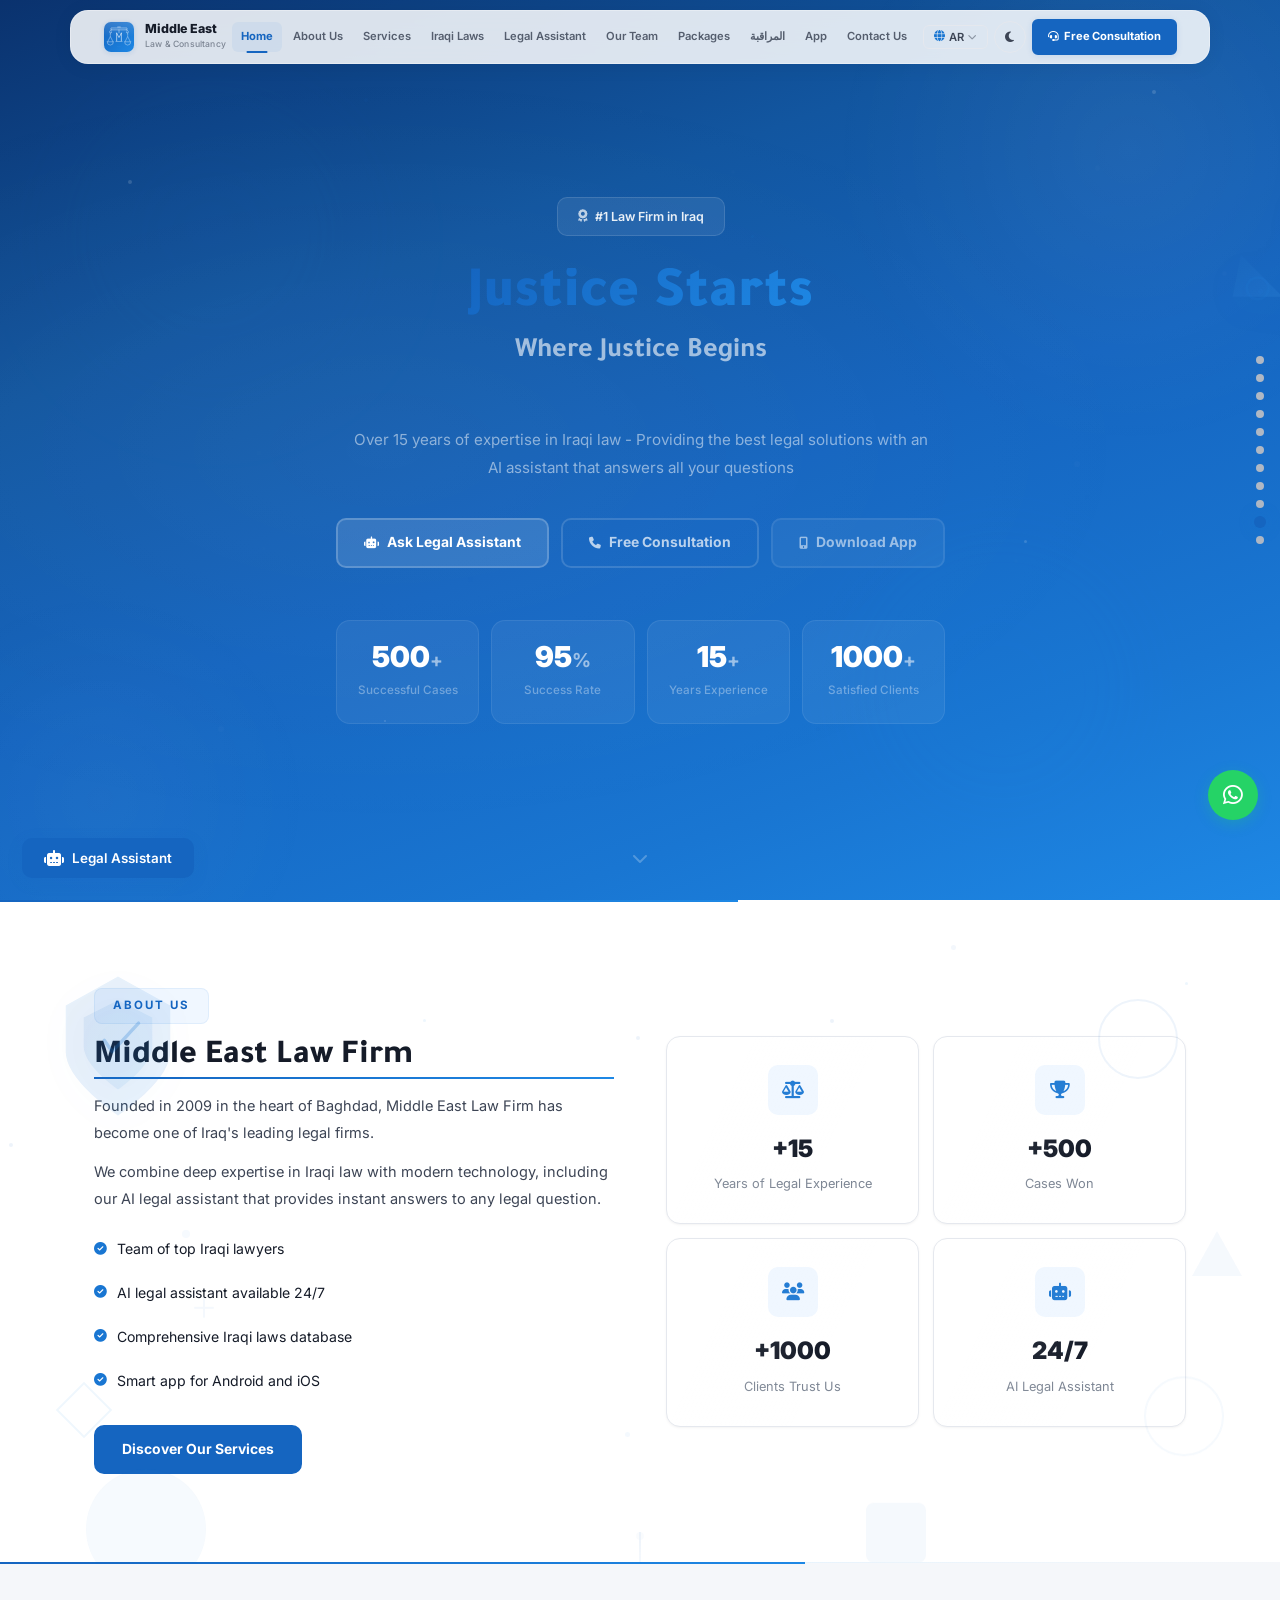
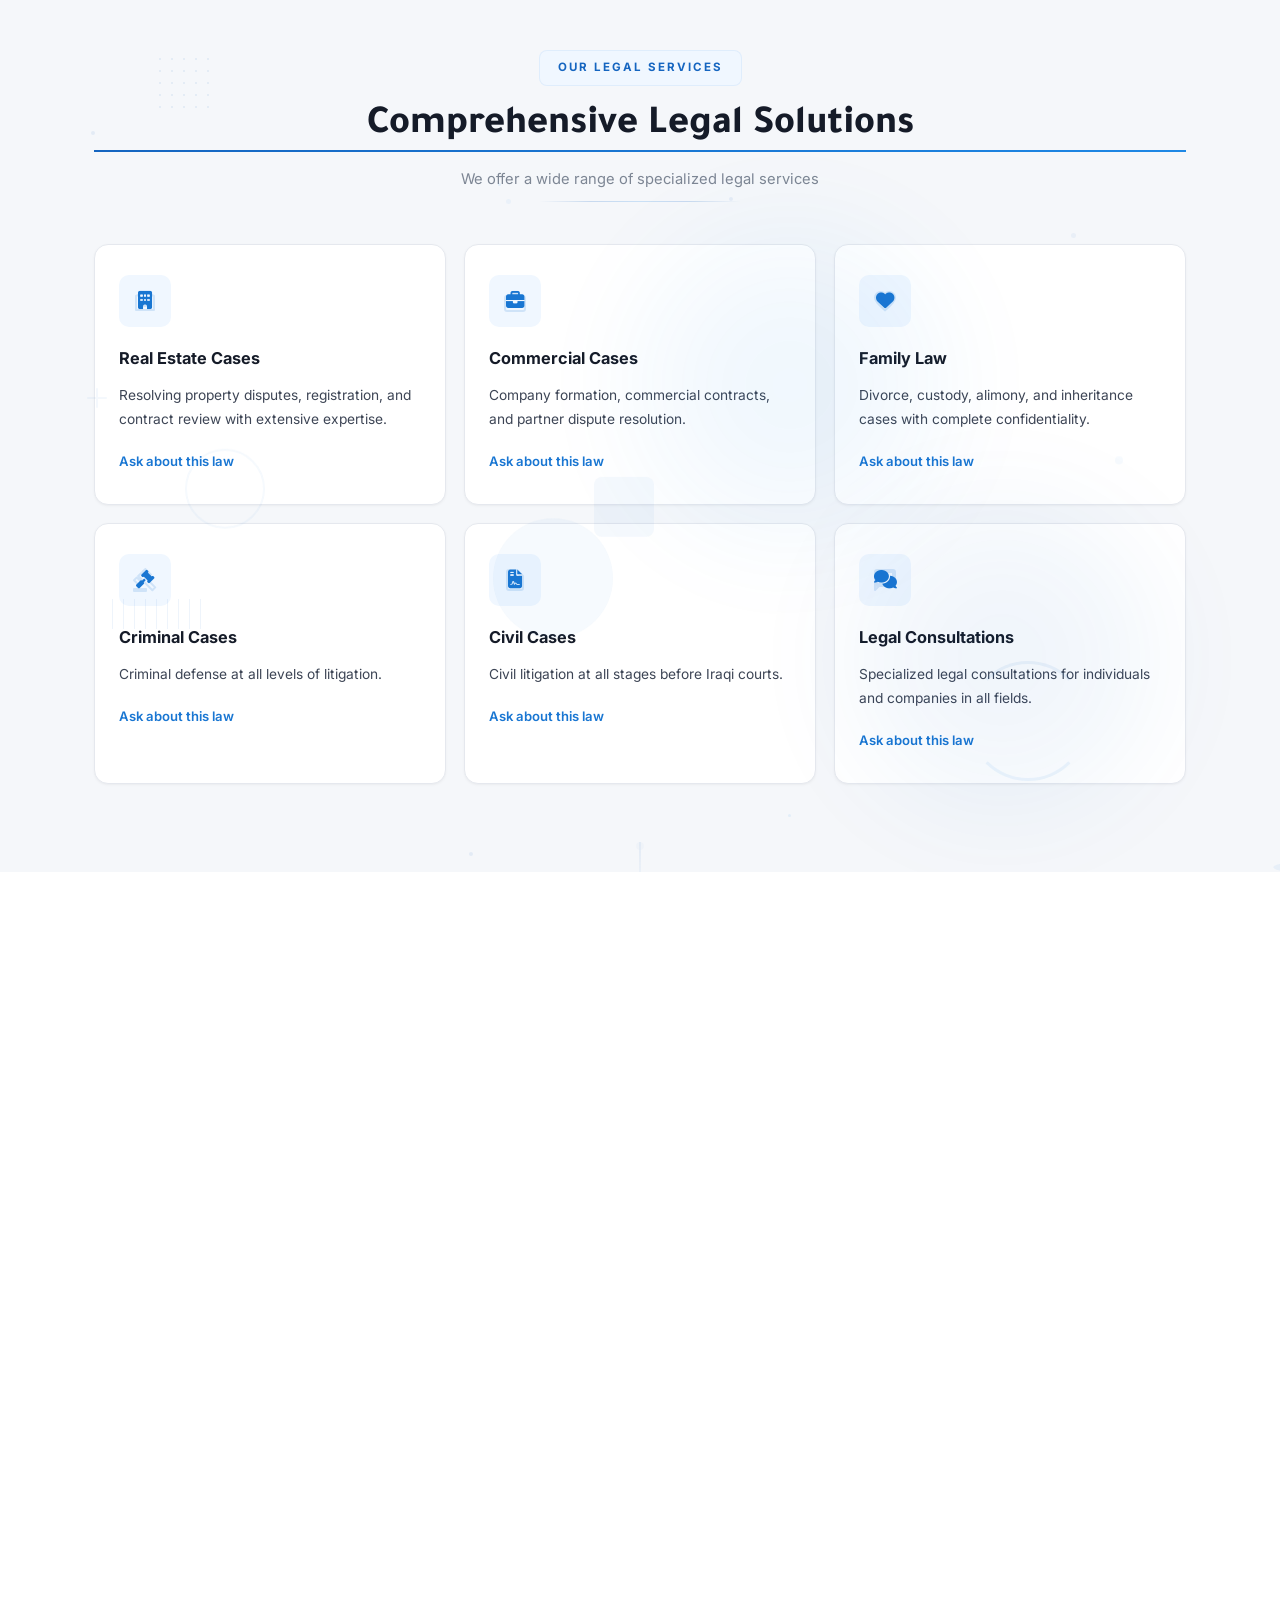
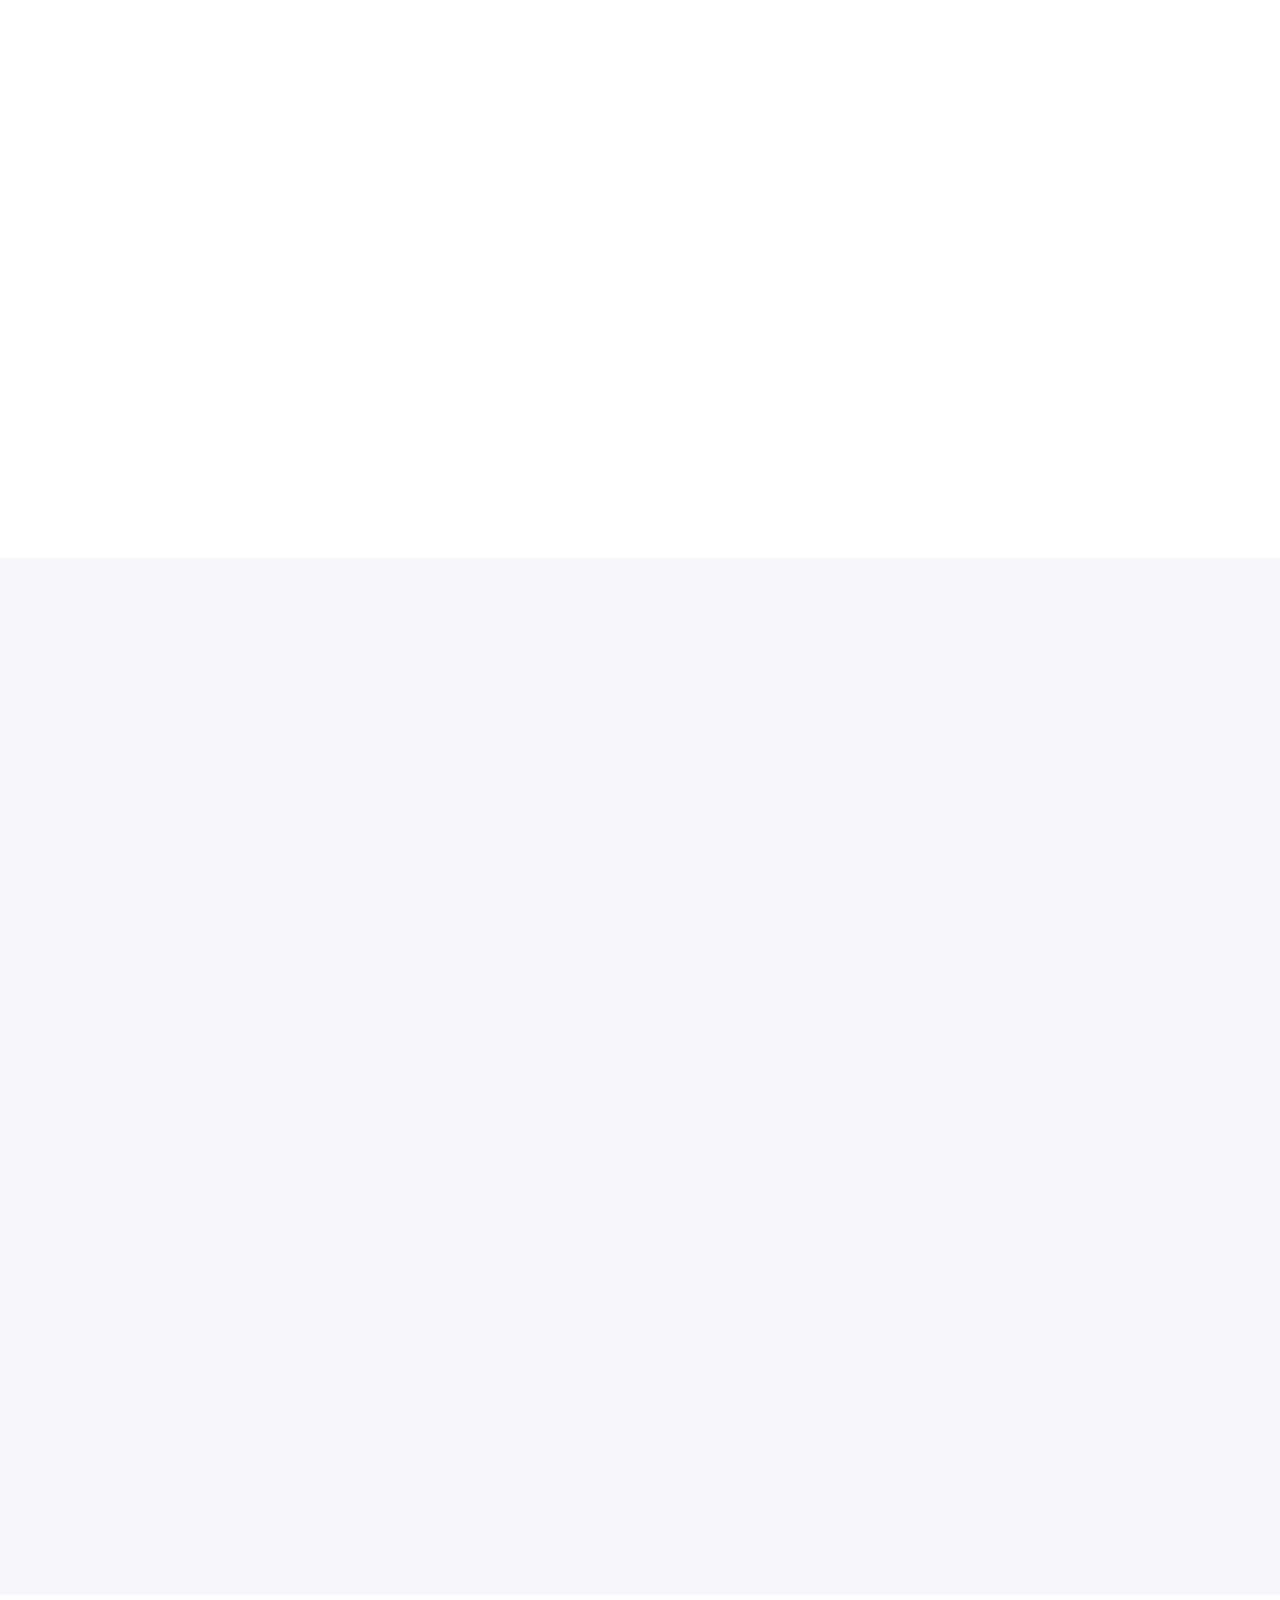
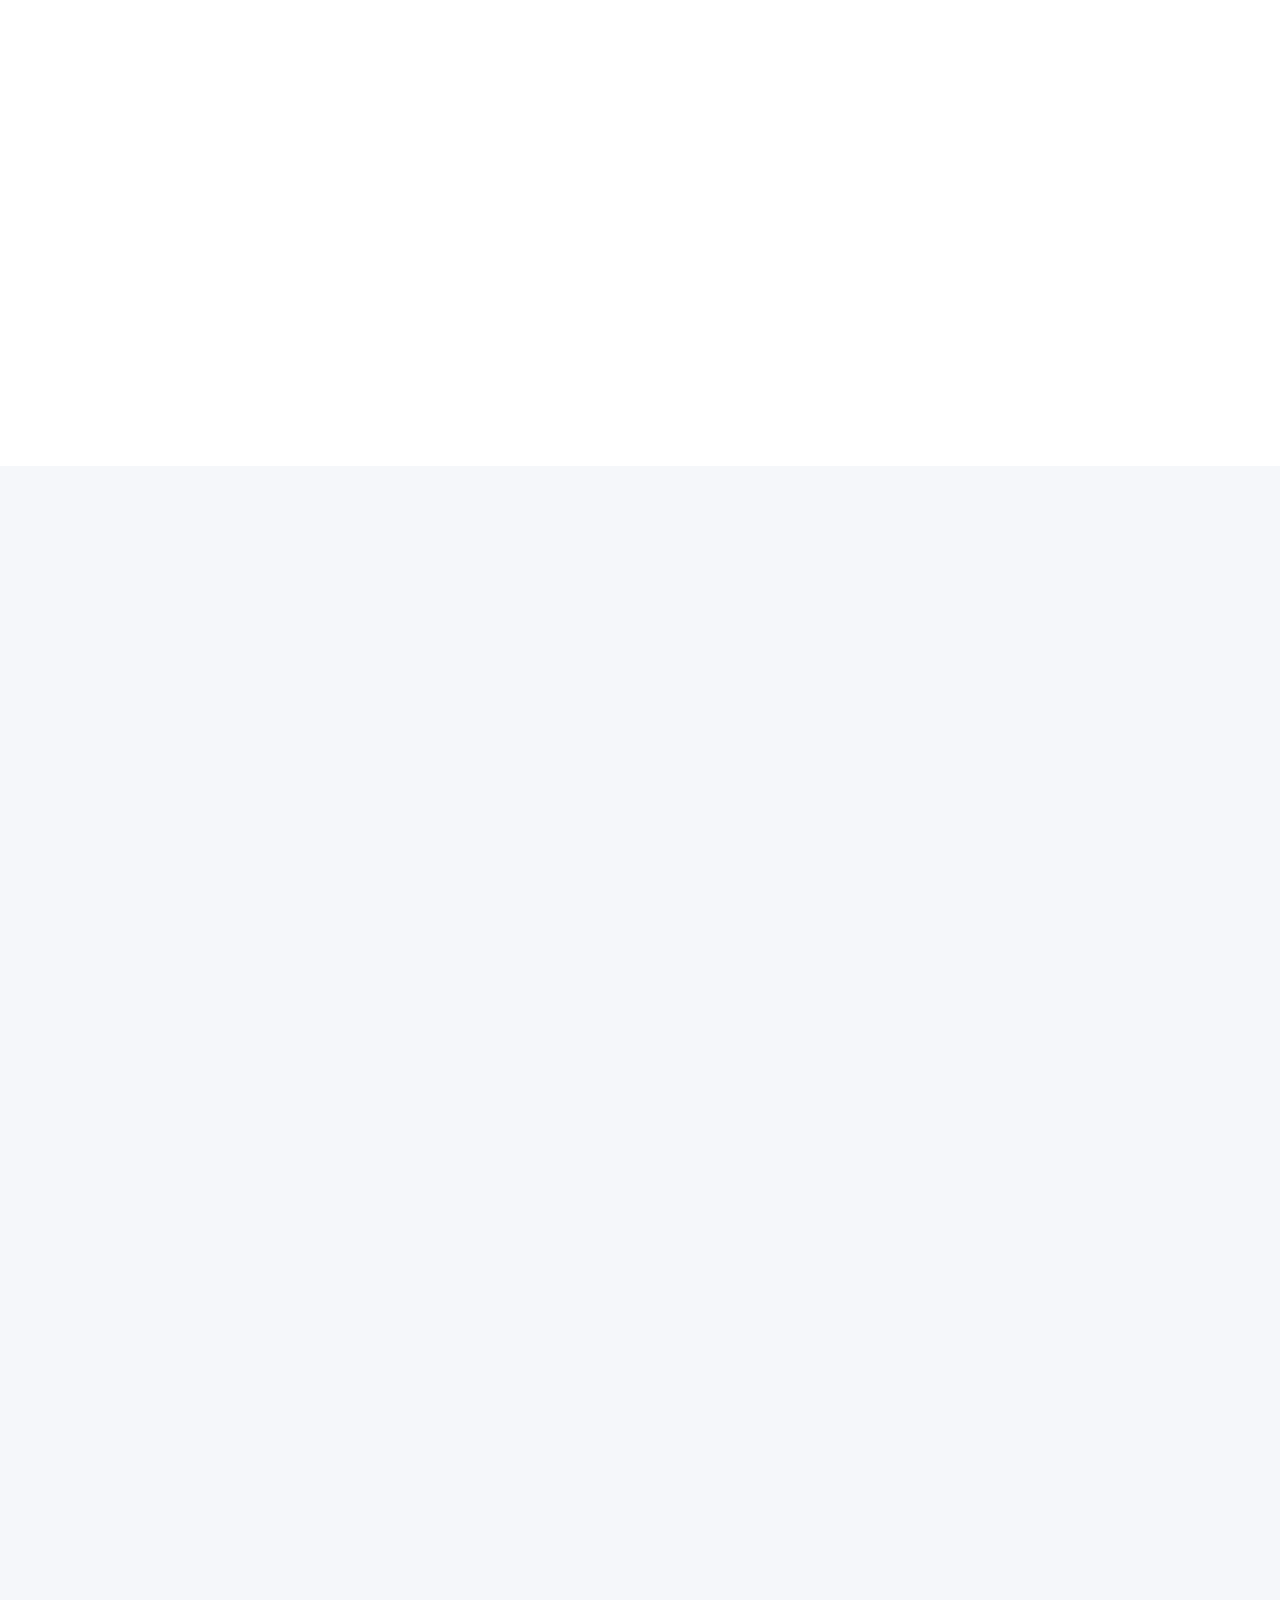
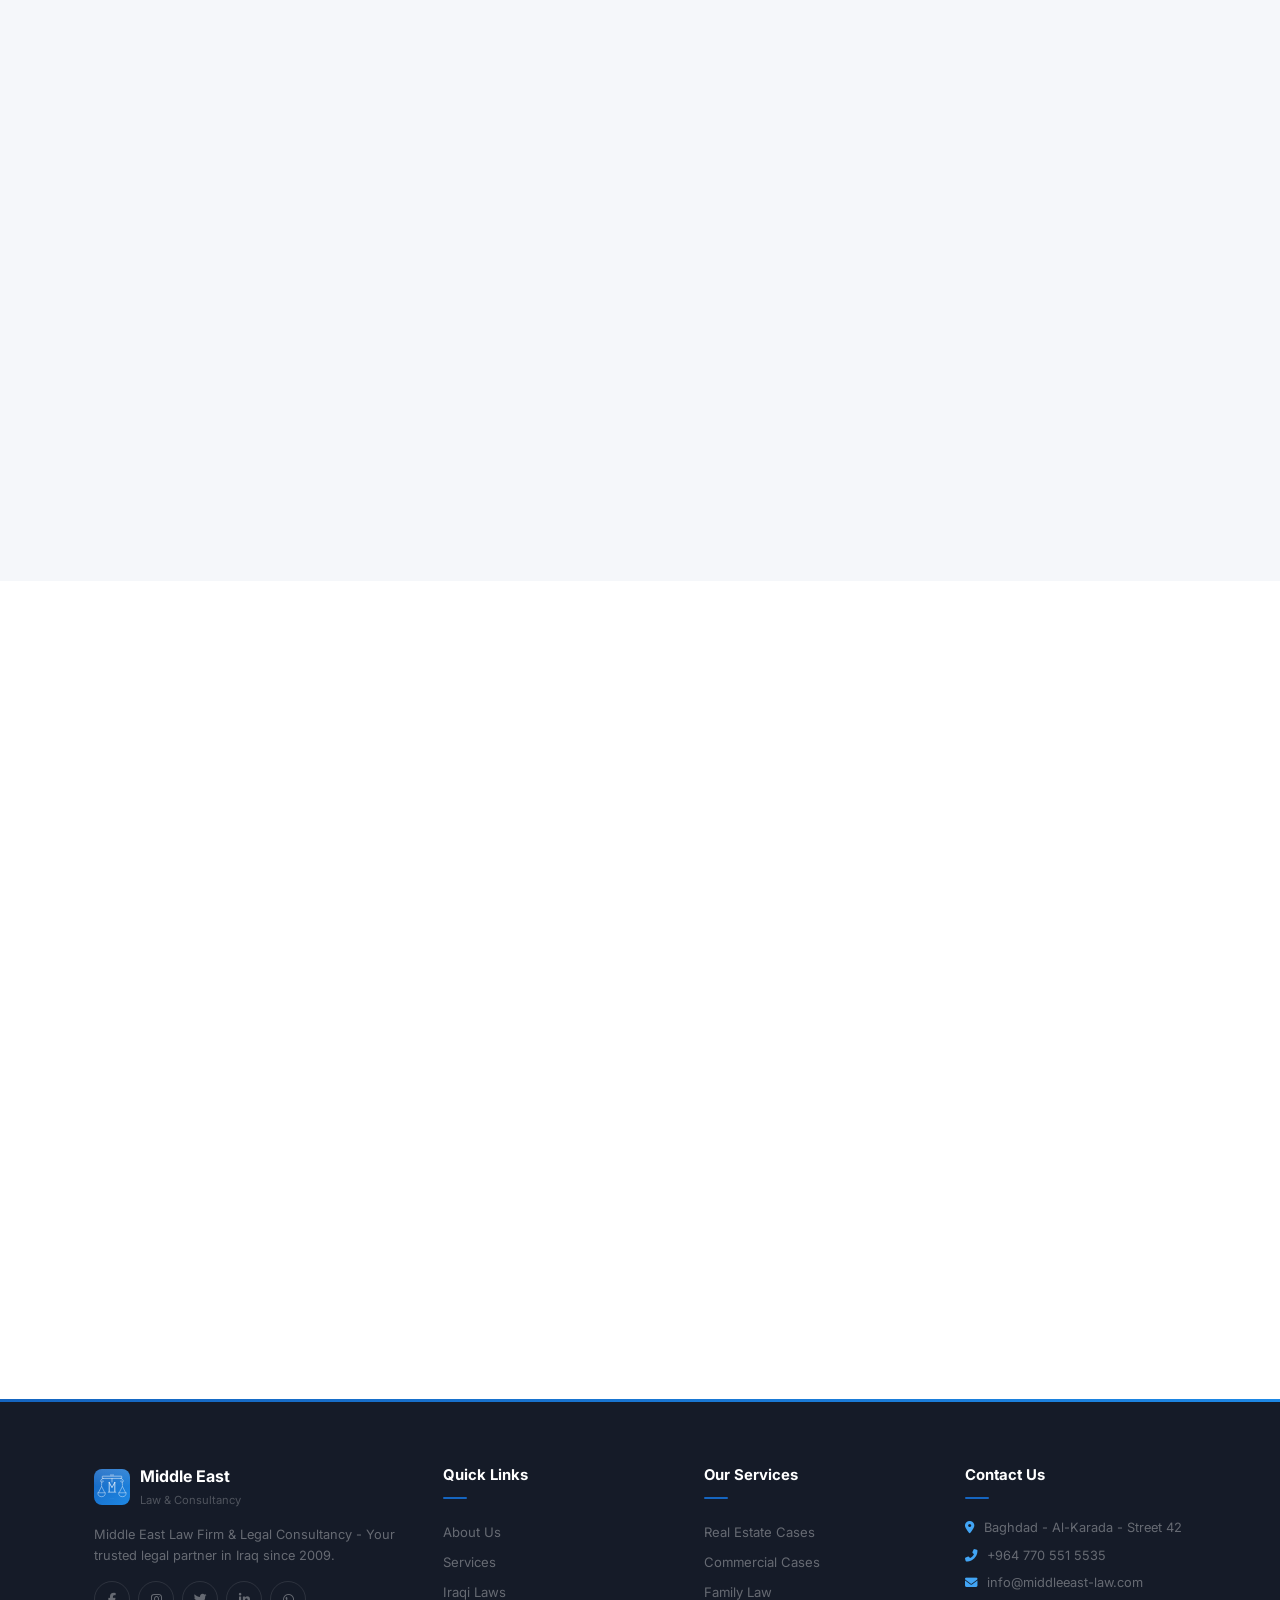
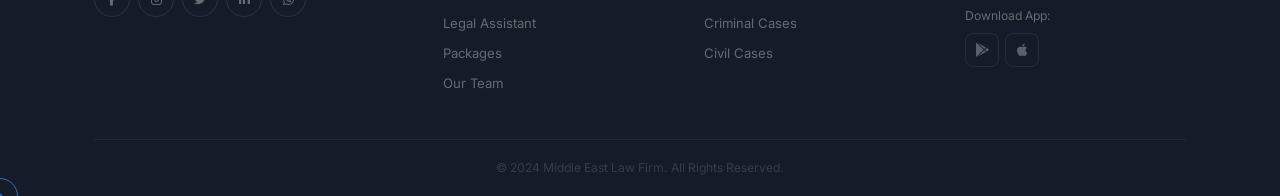
==== commit 38391f07: "v47: complete motion graphics + 3D animated illustrations for all sections" ====
--- a/index.html
+++ b/index.html
@@ -13,14 +13,14 @@
 <link rel="preconnect" href="https://fonts.gstatic.com" crossorigin>
 <link href="https://fonts.googleapis.com/css2?family=Tajawal:wght@300;400;500;700;800;900&family=Inter:wght@300;400;500;600;700;800&display=swap" rel="stylesheet">
 <link rel="stylesheet" href="https://cdnjs.cloudflare.com/ajax/libs/font-awesome/6.5.1/css/all.min.css">
-<link rel="stylesheet" href="style.css?v=46">
-<link rel="stylesheet" href="animations.css?v=46">
+<link rel="stylesheet" href="style.css?v=47">
+<link rel="stylesheet" href="animations.css?v=47">
 <noscript><style>.reveal-up,.reveal-left,.reveal-right{opacity:1!important;transform:none!important}.loader{display:none!important}</style></noscript>
 </head>
 <body>
 <script>
 // Force clear old service worker caches
-if('caches' in window){caches.keys().then(function(k){k.forEach(function(n){if(n!=='me-law-v46')caches.delete(n)})});}
+if('caches' in window){caches.keys().then(function(k){k.forEach(function(n){if(n!=='me-law-v47')caches.delete(n)})});}
 </script>
 
 <!-- ===== LOADER ===== -->
@@ -1074,23 +1074,23 @@
 <!-- ===== TOAST ===== -->
 <div class="toast-container" id="toastContainer"></div>
 
-<script src="laws-data.js?v=46"></script>
-<script src="laws-data-2.js?v=46"></script>
-<script src="laws-data-3.js?v=46"></script>
-<script src="laws-data-4.js?v=46"></script>
-<script src="laws-data-5.js?v=46"></script>
-<script src="laws-data-6.js?v=46"></script>
-<script src="laws-data-7.js?v=46"></script>
-<script src="laws-data-8.js?v=46"></script>
-<script src="laws-data-9.js?v=46"></script>
-<script src="laws-data-10.js?v=46"></script>
-<script src="ai-engine.js?v=46"></script>
-<script src="script.js?v=46"></script>
-<script src="lang-data.js?v=46"></script>
-<script src="language-system.js?v=46"></script>
-<script src="admin-bridge.js?v=46"></script>
-<script src="motion-graphics.js?v=46"></script>
-<script src="premium-motion.js?v=46"></script>
+<script src="laws-data.js?v=47"></script>
+<script src="laws-data-2.js?v=47"></script>
+<script src="laws-data-3.js?v=47"></script>
+<script src="laws-data-4.js?v=47"></script>
+<script src="laws-data-5.js?v=47"></script>
+<script src="laws-data-6.js?v=47"></script>
+<script src="laws-data-7.js?v=47"></script>
+<script src="laws-data-8.js?v=47"></script>
+<script src="laws-data-9.js?v=47"></script>
+<script src="laws-data-10.js?v=47"></script>
+<script src="ai-engine.js?v=47"></script>
+<script src="script.js?v=47"></script>
+<script src="lang-data.js?v=47"></script>
+<script src="language-system.js?v=47"></script>
+<script src="admin-bridge.js?v=47"></script>
+<script src="motion-graphics.js?v=47"></script>
+<script src="premium-motion.js?v=47"></script>
 </body>
 </html>
 
--- a/animations.css
+++ b/animations.css
@@ -1,74 +1,237 @@
 /* ================================================
-   v45 - PREMIUM MOTION GRAPHICS CSS
-   Non-destructive visual enhancements
+   v47 - PREMIUM MOTION GRAPHICS + 3D ILLUSTRATIONS CSS
+   Cinematic visual enhancements - Non-destructive
+   RULE: Never set opacity:0 on existing elements
    ================================================ */
 
-/* ===== 1. SCROLL-LINKED PROGRESS LINE PER SECTION ===== */
+/* ===== EXISTING v46 - SECTION PROGRESS LINE ===== */
 .mg-section-line{position:absolute;top:0;left:0;height:2px;width:0;background:var(--gradient-brand);z-index:2;transition:none;pointer-events:none}
 [dir="rtl"] .mg-section-line{left:auto;right:0}
 
-/* ===== 2. SVG DRAW ANIMATION ===== */
+/* ===== SVG DRAW ANIMATION ===== */
 .mg-svg-draw{stroke-dasharray:var(--path-length,300);stroke-dashoffset:var(--path-length,300);transition:stroke-dashoffset 1.2s cubic-bezier(0.65,0,0.35,1);fill:none;stroke:var(--blue-mid);stroke-width:2;stroke-linecap:round;stroke-linejoin:round}
 .mg-svg-drawn{stroke-dashoffset:0}
 
-/* ===== 3. ANIMATED GRADIENT TEXT ===== */
+/* ===== ANIMATED GRADIENT TEXT ===== */
 .mg-gradient-text{background:linear-gradient(135deg,var(--blue),var(--blue-bright),#42a5f5,var(--blue));background-size:300% 300%;-webkit-background-clip:text;background-clip:text;-webkit-text-fill-color:transparent;animation:mgGradientText 6s ease infinite}
 @keyframes mgGradientText{0%{background-position:0% 50%}50%{background-position:100% 50%}100%{background-position:0% 50%}}
 
-/* ===== 4. ELASTIC BUTTON PRESS ===== */
+/* ===== ELASTIC BUTTON ===== */
 .mg-elastic{transition:transform 0.4s cubic-bezier(0.34,1.56,0.64,1)}
 .mg-elastic:active{transform:scale(0.93)}
 
-/* ===== 5. ANIMATED COUNTER BARS (data viz) ===== */
-.mg-bar{height:6px;background:var(--gray-100);border-radius:3px;overflow:hidden;position:relative}
+/* ===== COUNTER BARS ===== */
+.mg-bar{height:6px;background:var(--gray-100);border-radius:3px;overflow:hidden;position:relative;margin-top:8px}
 .mg-bar__fill{height:100%;background:var(--gradient-brand);border-radius:3px;width:0;transition:width 1.8s cubic-bezier(0.16,1,0.3,1)}
 .mg-bar--animated .mg-bar__fill{width:var(--bar-pct,0%)}
 
-/* ===== 6. MORPHING BLOB BACKGROUND ===== */
+/* ===== MORPHING BLOB ===== */
 .mg-blob{position:absolute;width:300px;height:300px;border-radius:50%;filter:blur(60px);opacity:0.06;animation:mgBlobMorph 12s ease-in-out infinite alternate;pointer-events:none;z-index:0}
 .mg-blob--blue{background:var(--blue)}
 .mg-blob--accent{background:var(--blue-bright)}
 .mg-blob--2{animation-delay:-4s;animation-duration:15s}
 .mg-blob--3{animation-delay:-8s;animation-duration:18s}
 @keyframes mgBlobMorph{
-  0%{border-radius:50% 50% 50% 50% / 50% 50% 50% 50%;transform:translate(0,0) scale(1)}
-  25%{border-radius:60% 40% 55% 45% / 45% 55% 40% 60%;transform:translate(20px,-15px) scale(1.05)}
-  50%{border-radius:40% 60% 45% 55% / 55% 45% 60% 40%;transform:translate(-15px,20px) scale(0.95)}
-  75%{border-radius:55% 45% 40% 60% / 40% 60% 55% 45%;transform:translate(10px,10px) scale(1.02)}
-  100%{border-radius:50% 50% 50% 50% / 50% 50% 50% 50%;transform:translate(0,0) scale(1)}
-}
-
-/* ===== 7. HOVER GLOW RING ===== */
+  0%{border-radius:50% 50% 50% 50%/50% 50% 50% 50%;transform:translate(0,0) scale(1)}
+  25%{border-radius:60% 40% 55% 45%/45% 55% 40% 60%;transform:translate(20px,-15px) scale(1.05)}
+  50%{border-radius:40% 60% 45% 55%/55% 45% 60% 40%;transform:translate(-15px,20px) scale(0.95)}
+  75%{border-radius:55% 45% 40% 60%/40% 60% 55% 45%;transform:translate(10px,10px) scale(1.02)}
+  100%{border-radius:50% 50% 50% 50%/50% 50% 50% 50%;transform:translate(0,0) scale(1)}
+}
+
+/* ===== GLOW RING ===== */
 .mg-glow-ring{position:relative}
 .mg-glow-ring::after{content:'';position:absolute;inset:-4px;border-radius:inherit;border:2px solid transparent;transition:border-color 0.4s var(--ease),box-shadow 0.4s var(--ease);pointer-events:none}
 .mg-glow-ring:hover::after{border-color:rgba(25,118,210,0.15);box-shadow:0 0 20px rgba(25,118,210,0.08)}
 
-/* ===== 8. HOVER CARD SHINE SWEEP ===== */
+/* ===== SHINE SWEEP ===== */
 .mg-shine-sweep{position:relative;overflow:hidden}
 .mg-shine-sweep::before{content:'';position:absolute;top:0;left:-75%;width:50%;height:100%;background:linear-gradient(90deg,transparent,rgba(255,255,255,0.06),transparent);transform:skewX(-25deg);transition:left 0.6s var(--ease);pointer-events:none;z-index:1}
 .mg-shine-sweep:hover::before{left:125%}
 
-/* ===== 9. PULSE RING (status indicators) ===== */
+/* ===== PULSE RING ===== */
 .mg-pulse-ring{position:relative}
 .mg-pulse-ring::before{content:'';position:absolute;inset:-6px;border-radius:50%;border:2px solid var(--blue);opacity:0;animation:mgPulseRing 2s ease-out infinite}
 @keyframes mgPulseRing{0%{transform:scale(0.8);opacity:0.6}100%{transform:scale(1.4);opacity:0}}
 
-/* ===== 10. SMOOTH REVEAL LINE ===== */
+/* ===== REVEAL LINE ===== */
 .mg-reveal-line{position:relative}
 .mg-reveal-line::after{content:'';position:absolute;bottom:0;left:0;width:100%;height:2px;background:var(--gradient-brand);transform:scaleX(0);transform-origin:left;transition:transform 0.8s cubic-bezier(0.65,0,0.35,1)}
 [dir="rtl"] .mg-reveal-line::after{transform-origin:right}
 .mg-reveal-line--visible::after{transform:scaleX(1)}
+
+/* ================================================
+   NEW v47 — MOTION GRAPHICS PER SECTION
+   ================================================ */
+
+/* ===== PARTICLE FIELD — floating dots per section ===== */
+.mg-particle-field{position:absolute;inset:0;pointer-events:none;overflow:hidden;z-index:0}
+.mg-particle{position:absolute;width:4px;height:4px;border-radius:50%;background:var(--blue);opacity:0.08;animation:mgParticleFloat 18s linear infinite}
+.mg-particle:nth-child(2n){background:var(--blue-bright);animation-duration:22s;animation-delay:-5s;width:3px;height:3px}
+.mg-particle:nth-child(3n){animation-duration:25s;animation-delay:-10s;width:5px;height:5px;opacity:0.05}
+@keyframes mgParticleFloat{
+  0%{transform:translate(0,0) rotate(0deg)}
+  25%{transform:translate(30px,-60px) rotate(90deg)}
+  50%{transform:translate(-20px,-120px) rotate(180deg)}
+  75%{transform:translate(50px,-60px) rotate(270deg)}
+  100%{transform:translate(0,0) rotate(360deg)}
+}
+
+/* ===== ANIMATED BORDER GRADIENT — cards ===== */
+.mg-border-anim{position:relative;z-index:0}
+.mg-border-anim::before{content:'';position:absolute;inset:-1px;padding:1px;border-radius:inherit;background:linear-gradient(var(--mg-angle,0deg),transparent 40%,var(--blue) 50%,transparent 60%);-webkit-mask:linear-gradient(#fff 0 0) content-box,linear-gradient(#fff 0 0);-webkit-mask-composite:xor;mask-composite:exclude;pointer-events:none;animation:mgBorderSpin 4s linear infinite}
+@keyframes mgBorderSpin{to{--mg-angle:360deg}}
+@property --mg-angle{syntax:'<angle>';inherits:false;initial-value:0deg}
+
+/* ===== FLOATING GEOMETRIC DECORATIONS ===== */
+.mg-geo{position:absolute;pointer-events:none;z-index:0;opacity:0.07}
+.mg-geo--circle{width:80px;height:80px;border:2px solid var(--blue);border-radius:50%;animation:mgGeoFloat 16s ease-in-out infinite alternate}
+.mg-geo--diamond{width:40px;height:40px;border:2px solid var(--blue-bright);transform:rotate(45deg);animation:mgGeoFloat 20s ease-in-out infinite alternate-reverse}
+.mg-geo--triangle{width:0;height:0;border-left:25px solid transparent;border-right:25px solid transparent;border-bottom:45px solid var(--blue);opacity:0.04;animation:mgGeoFloat 18s ease-in-out infinite alternate}
+.mg-geo--dots{width:60px;height:60px;background-image:radial-gradient(circle,var(--blue) 1.5px,transparent 1.5px);background-size:12px 12px;animation:mgGeoFloat 22s ease-in-out infinite alternate-reverse}
+.mg-geo--ring{width:120px;height:120px;border:3px solid transparent;border-top-color:var(--blue);border-bottom-color:var(--blue-bright);border-radius:50%;animation:mgGeoSpin 12s linear infinite}
+.mg-geo--wave{width:100px;height:30px;overflow:hidden}
+.mg-geo--wave::before{content:'';display:block;width:200%;height:100%;background:repeating-linear-gradient(90deg,transparent,transparent 10px,var(--blue) 10px,var(--blue) 11px);animation:mgWaveMove 3s linear infinite}
+@keyframes mgGeoFloat{
+  0%{transform:translateY(0) rotate(0deg)}
+  100%{transform:translateY(-30px) rotate(15deg)}
+}
+@keyframes mgGeoSpin{to{transform:rotate(360deg)}}
+@keyframes mgWaveMove{to{transform:translateX(-50%)}}
+
+/* ===== SECTION ACCENT LINES ===== */
+.mg-accent-line{position:absolute;pointer-events:none;z-index:0}
+.mg-accent-line--h{width:120px;height:1px;background:linear-gradient(90deg,transparent,var(--blue),transparent);opacity:0.15}
+.mg-accent-line--v{width:1px;height:80px;background:linear-gradient(180deg,transparent,var(--blue),transparent);opacity:0.15}
+.mg-accent-line--glow{width:200px;height:1px;background:linear-gradient(90deg,transparent,var(--blue),var(--blue-bright),var(--blue),transparent);opacity:0.2;animation:mgAccentPulse 3s ease-in-out infinite alternate}
+@keyframes mgAccentPulse{0%{opacity:0.1;width:200px}100%{opacity:0.25;width:260px}}
+
+/* ===== CARD TILT ENHANCEMENT ===== */
+.mg-tilt-glow{position:absolute;inset:0;border-radius:inherit;pointer-events:none;background:radial-gradient(circle at var(--mx,50%) var(--my,50%),rgba(25,118,210,0.08) 0%,transparent 60%);opacity:0;transition:opacity 0.3s ease}
+.mg-tilt-glow--active{opacity:1}
+
+/* ===== ANIMATED CORNER BRACKETS ===== */
+.mg-corners{position:relative}
+.mg-corners::before,.mg-corners::after{content:'';position:absolute;width:20px;height:20px;pointer-events:none;opacity:0.15;transition:opacity 0.3s ease}
+.mg-corners::before{top:-2px;left:-2px;border-top:2px solid var(--blue);border-left:2px solid var(--blue)}
+.mg-corners::after{bottom:-2px;right:-2px;border-bottom:2px solid var(--blue-bright);border-right:2px solid var(--blue-bright)}
+[dir="rtl"] .mg-corners::before{left:auto;right:-2px;border-left:none;border-right:2px solid var(--blue)}
+[dir="rtl"] .mg-corners::after{right:auto;left:-2px;border-right:none;border-left:2px solid var(--blue-bright)}
+.mg-corners:hover::before,.mg-corners:hover::after{opacity:0.4}
+
+/* ===== TYPING INDICATOR DOTS ===== */
+.mg-typing{display:inline-flex;gap:4px;padding:4px 8px}
+.mg-typing__dot{width:6px;height:6px;background:var(--blue);border-radius:50%;animation:mgTypingBounce 1.4s ease-in-out infinite}
+.mg-typing__dot:nth-child(2){animation-delay:0.2s}
+.mg-typing__dot:nth-child(3){animation-delay:0.4s}
+@keyframes mgTypingBounce{0%,60%,100%{transform:translateY(0)}30%{transform:translateY(-8px)}}
+
+/* ================================================
+   3D SVG ILLUSTRATIONS PER SECTION
+   ================================================ */
+.mg-illust{position:absolute;pointer-events:none;z-index:0}
+.mg-illust svg{width:100%;height:100%}
+.mg-illust--float{animation:mgIllustFloat 8s ease-in-out infinite alternate}
+.mg-illust--spin{animation:mgIllustSpin 20s linear infinite}
+.mg-illust--pulse{animation:mgIllustPulse 4s ease-in-out infinite}
+.mg-illust--swing{animation:mgIllustSwing 6s ease-in-out infinite alternate}
+@keyframes mgIllustFloat{
+  0%{transform:translateY(0) rotateX(0) rotateY(0)}
+  50%{transform:translateY(-15px) rotateX(5deg) rotateY(-5deg)}
+  100%{transform:translateY(5px) rotateX(-3deg) rotateY(3deg)}
+}
+@keyframes mgIllustSpin{to{transform:rotateY(360deg)}}
+@keyframes mgIllustPulse{
+  0%,100%{transform:scale(1);opacity:0.12}
+  50%{transform:scale(1.08);opacity:0.18}
+}
+@keyframes mgIllustSwing{
+  0%{transform:rotate(-8deg) translateY(0)}
+  100%{transform:rotate(8deg) translateY(-10px)}
+}
+
+/* 3D perspective container */
+.mg-3d-scene{perspective:800px;position:absolute;pointer-events:none;z-index:0}
+.mg-3d-obj{transform-style:preserve-3d;animation:mg3dRotate 15s ease-in-out infinite alternate}
+@keyframes mg3dRotate{
+  0%{transform:rotateX(0) rotateY(0) rotateZ(0)}
+  25%{transform:rotateX(10deg) rotateY(15deg) rotateZ(5deg)}
+  50%{transform:rotateX(-5deg) rotateY(-10deg) rotateZ(-3deg)}
+  75%{transform:rotateX(8deg) rotateY(-5deg) rotateZ(2deg)}
+  100%{transform:rotateX(0) rotateY(0) rotateZ(0)}
+}
+
+/* ===== HERO 3D FLOATING SCALES ===== */
+.mg-3d-scales{width:200px;height:200px}
+.mg-3d-scales svg{filter:drop-shadow(0 8px 24px rgba(21,101,192,0.15))}
+
+/* ===== SERVICES 3D GAVEL ===== */
+.mg-3d-gavel{width:150px;height:150px}
+.mg-3d-gavel svg{filter:drop-shadow(0 4px 16px rgba(21,101,192,0.12))}
+
+/* ===== ABOUT 3D SHIELD ===== */
+.mg-3d-shield{width:160px;height:160px}
+.mg-3d-shield svg{filter:drop-shadow(0 6px 20px rgba(21,101,192,0.12))}
+
+/* ===== LAWS 3D BOOK ===== */
+.mg-3d-book{width:140px;height:140px}
+.mg-3d-book svg{filter:drop-shadow(0 6px 18px rgba(21,101,192,0.12))}
+
+/* ===== TEAM 3D PEOPLE ===== */
+.mg-3d-people{width:130px;height:130px}
+.mg-3d-people svg{filter:drop-shadow(0 4px 14px rgba(21,101,192,0.1))}
+
+/* ===== PRICING 3D GEM ===== */
+.mg-3d-gem{width:120px;height:120px}
+.mg-3d-gem svg{filter:drop-shadow(0 4px 16px rgba(21,101,192,0.15))}
+
+/* ===== FAQ 3D QUESTION ===== */
+.mg-3d-question{width:110px;height:110px}
+.mg-3d-question svg{filter:drop-shadow(0 4px 12px rgba(21,101,192,0.1))}
+
+/* ===== CONTACT 3D ENVELOPE ===== */
+.mg-3d-envelope{width:140px;height:140px}
+.mg-3d-envelope svg{filter:drop-shadow(0 4px 16px rgba(21,101,192,0.12))}
+
+/* ===== MONITOR 3D SERVER ===== */
+.mg-3d-server{width:130px;height:130px}
+.mg-3d-server svg{filter:drop-shadow(0 4px 14px rgba(21,101,192,0.12))}
+
+/* ===== TESTI 3D STAR ===== */
+.mg-3d-star{width:100px;height:100px}
+.mg-3d-star svg{filter:drop-shadow(0 4px 12px rgba(255,193,7,0.2))}
+
+/* ===== APP 3D PHONE ===== */
+.mg-3d-phone{width:120px;height:160px}
+.mg-3d-phone svg{filter:drop-shadow(0 6px 20px rgba(21,101,192,0.15))}
+
+/* ===== ASSISTANT 3D ROBOT ===== */
+.mg-3d-robot{width:130px;height:130px}
+.mg-3d-robot svg{filter:drop-shadow(0 6px 18px rgba(21,101,192,0.15))}
+
+/* ===== ANIMATED CONNECTOR LINES between sections ===== */
+.mg-connector{position:absolute;bottom:-30px;left:50%;transform:translateX(-50%);width:2px;height:60px;background:linear-gradient(180deg,var(--blue),transparent);opacity:0.08;z-index:1;pointer-events:none}
+.mg-connector::before{content:'';position:absolute;top:0;left:50%;transform:translateX(-50%);width:8px;height:8px;border-radius:50%;background:var(--blue);opacity:0.3;animation:mgConnectorPulse 2s ease-in-out infinite}
+@keyframes mgConnectorPulse{0%,100%{transform:translateX(-50%) scale(1);opacity:0.3}50%{transform:translateX(-50%) scale(1.5);opacity:0.6}}
 
 /* ===== DARK MODE ===== */
 [data-theme="dark"] .mg-blob{opacity:0.03}
 [data-theme="dark"] .mg-bar{background:var(--gray-700)}
 [data-theme="dark"] .mg-glow-ring:hover::after{border-color:rgba(66,165,245,0.2);box-shadow:0 0 20px rgba(66,165,245,0.1)}
 [data-theme="dark"] .mg-shine-sweep::before{background:linear-gradient(90deg,transparent,rgba(255,255,255,0.03),transparent)}
-
-/* ===== REDUCE MOTION (a11y) ===== */
+[data-theme="dark"] .mg-particle{opacity:0.04}
+[data-theme="dark"] .mg-geo{opacity:0.04}
+[data-theme="dark"] .mg-illust svg{opacity:0.6}
+[data-theme="dark"] .mg-accent-line--glow{opacity:0.1}
+[data-theme="dark"] .mg-connector{opacity:0.04}
+
+/* ===== REDUCE MOTION ===== */
 @media(prefers-reduced-motion:reduce){
   .mg-blob,.mg-elastic,.mg-bar__fill,.mg-gradient-text,
-  .mg-shine-sweep::before,.mg-reveal-line::after{
+  .mg-shine-sweep::before,.mg-reveal-line::after,
+  .mg-particle,.mg-geo,.mg-illust,.mg-3d-obj,
+  .mg-border-anim::before,.mg-typing__dot,
+  .mg-connector::before,.mg-accent-line--glow{
     animation:none!important;transition:none!important
   }
 }
@@ -76,4 +239,11 @@
 /* ===== RESPONSIVE ===== */
 @media(max-width:768px){
   .mg-blob{width:200px;height:200px;filter:blur(40px)}
+  .mg-illust,.mg-3d-scene{display:none}
+  .mg-geo{display:none}
+  .mg-particle-field .mg-particle:nth-child(n+6){display:none}
+  .mg-connector{display:none}
+}
+@media(max-width:1024px) and (min-width:769px){
+  .mg-illust,.mg-3d-scene{transform:scale(0.7);opacity:0.06}
 }
